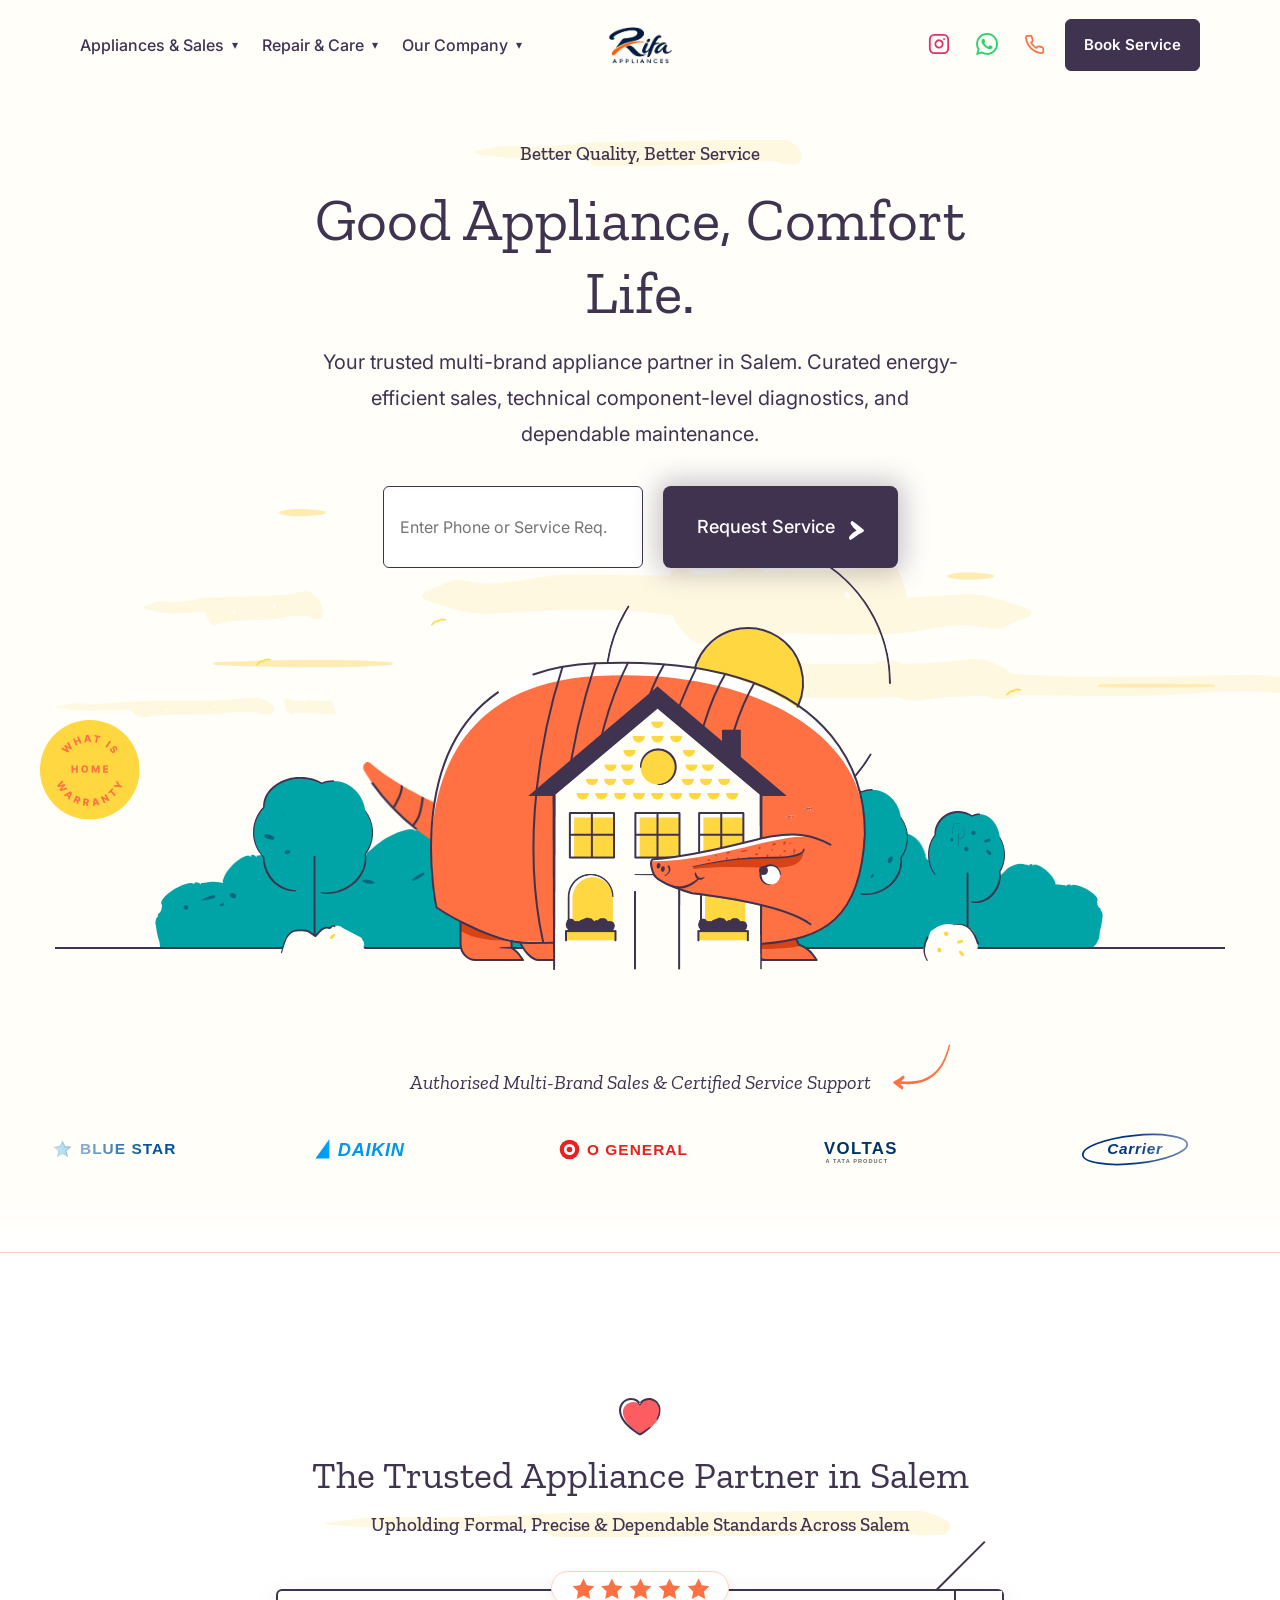
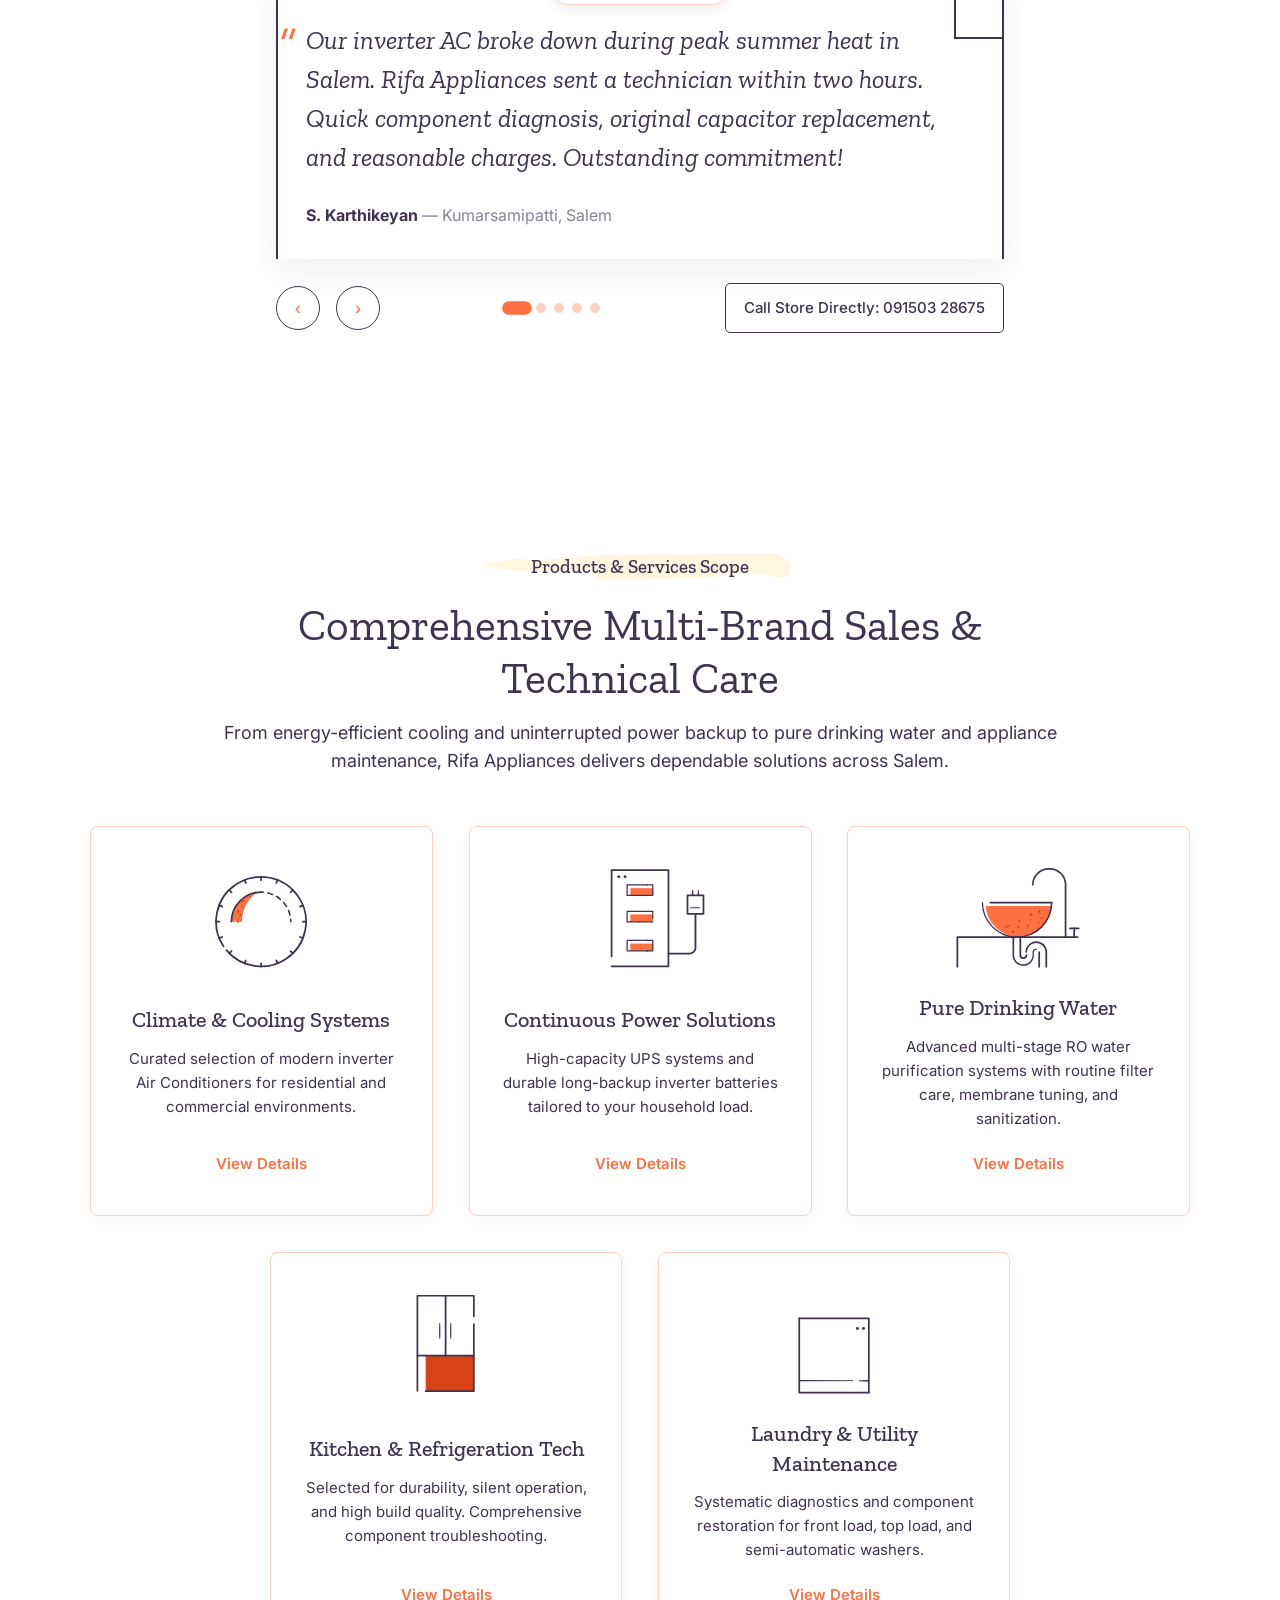
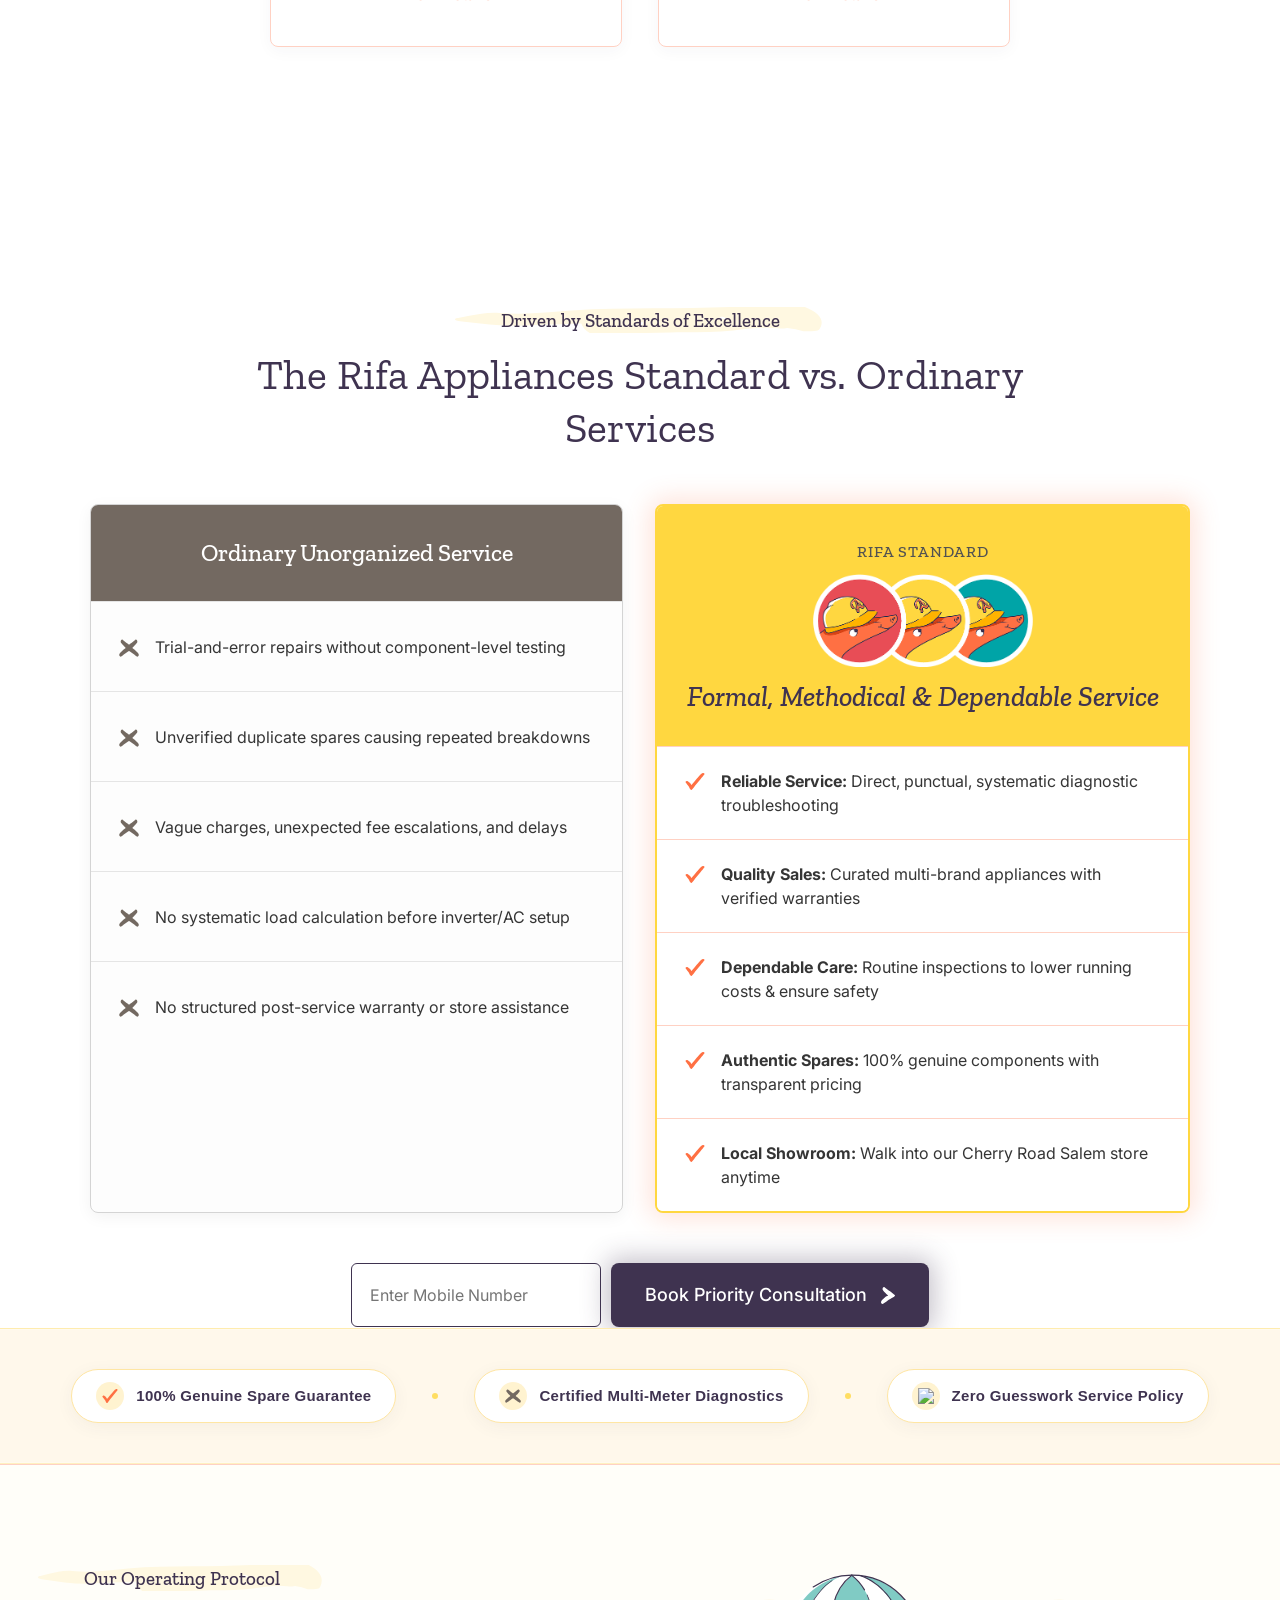
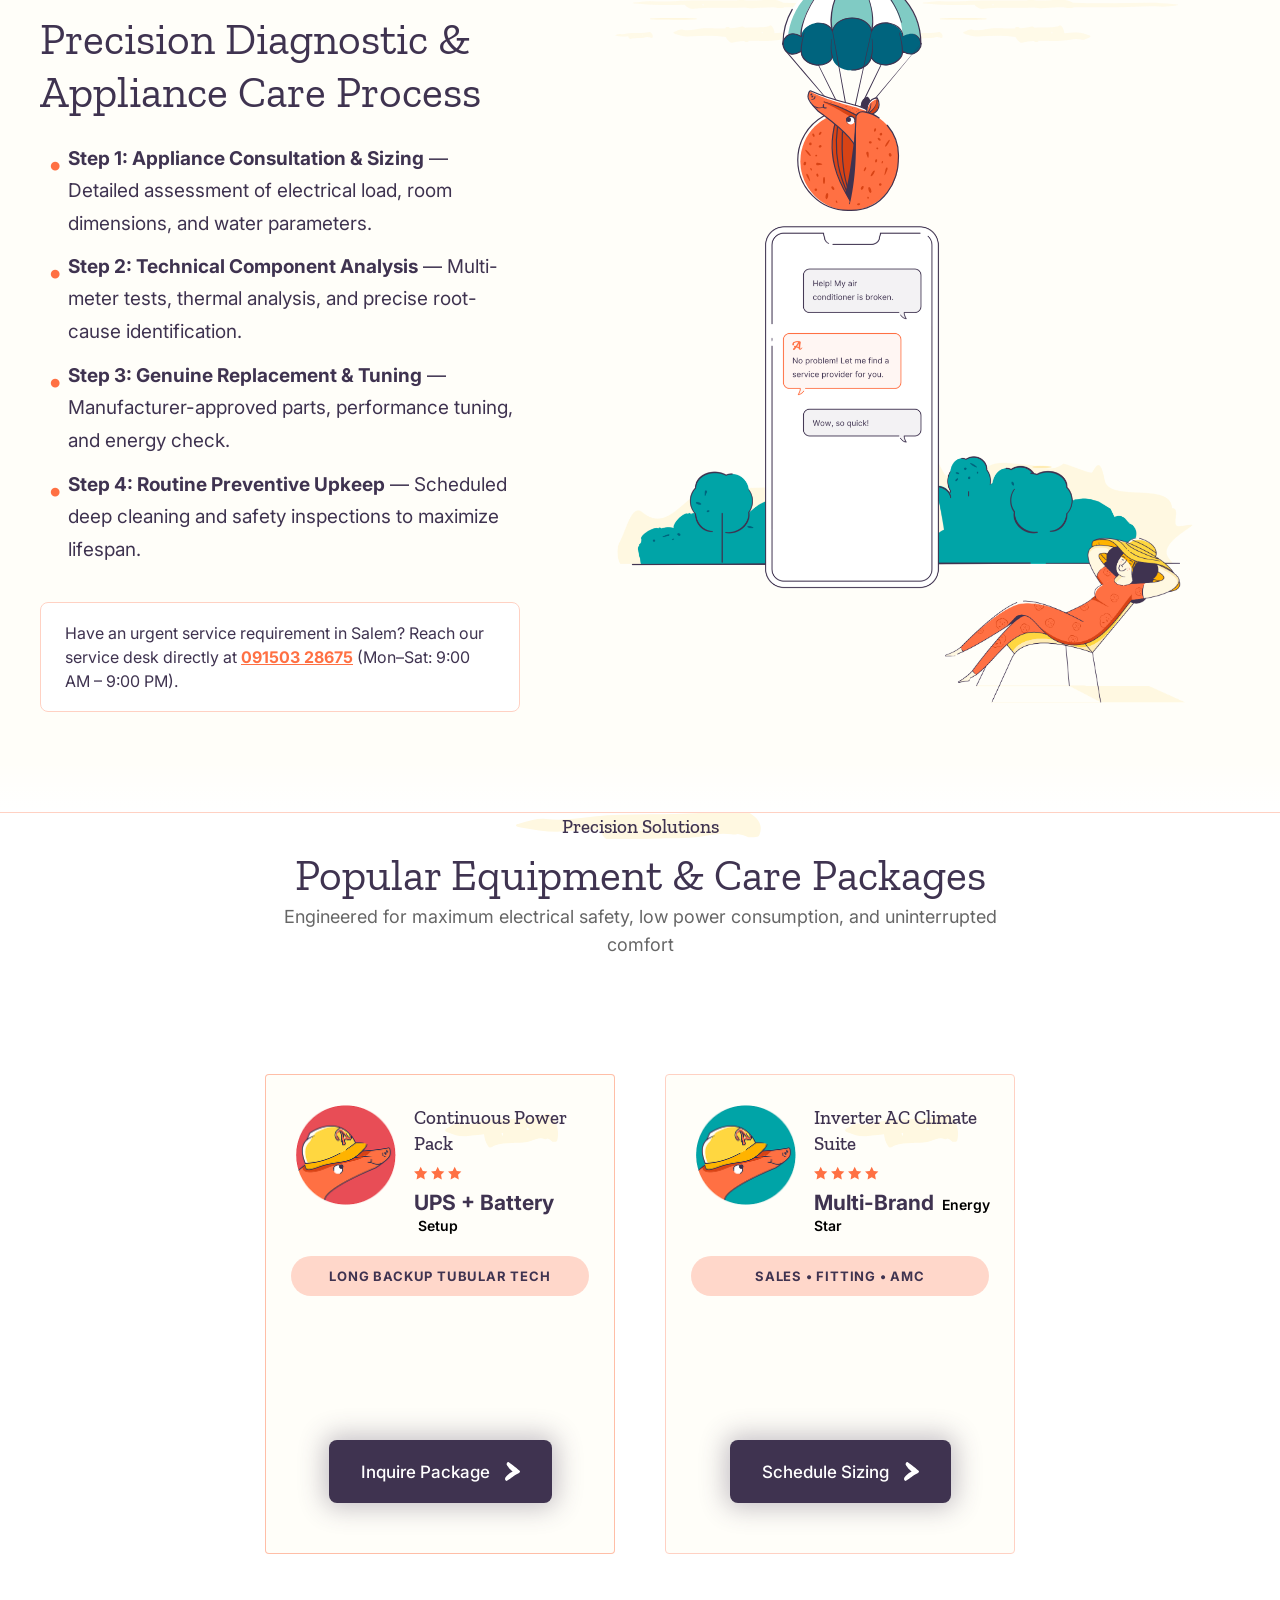
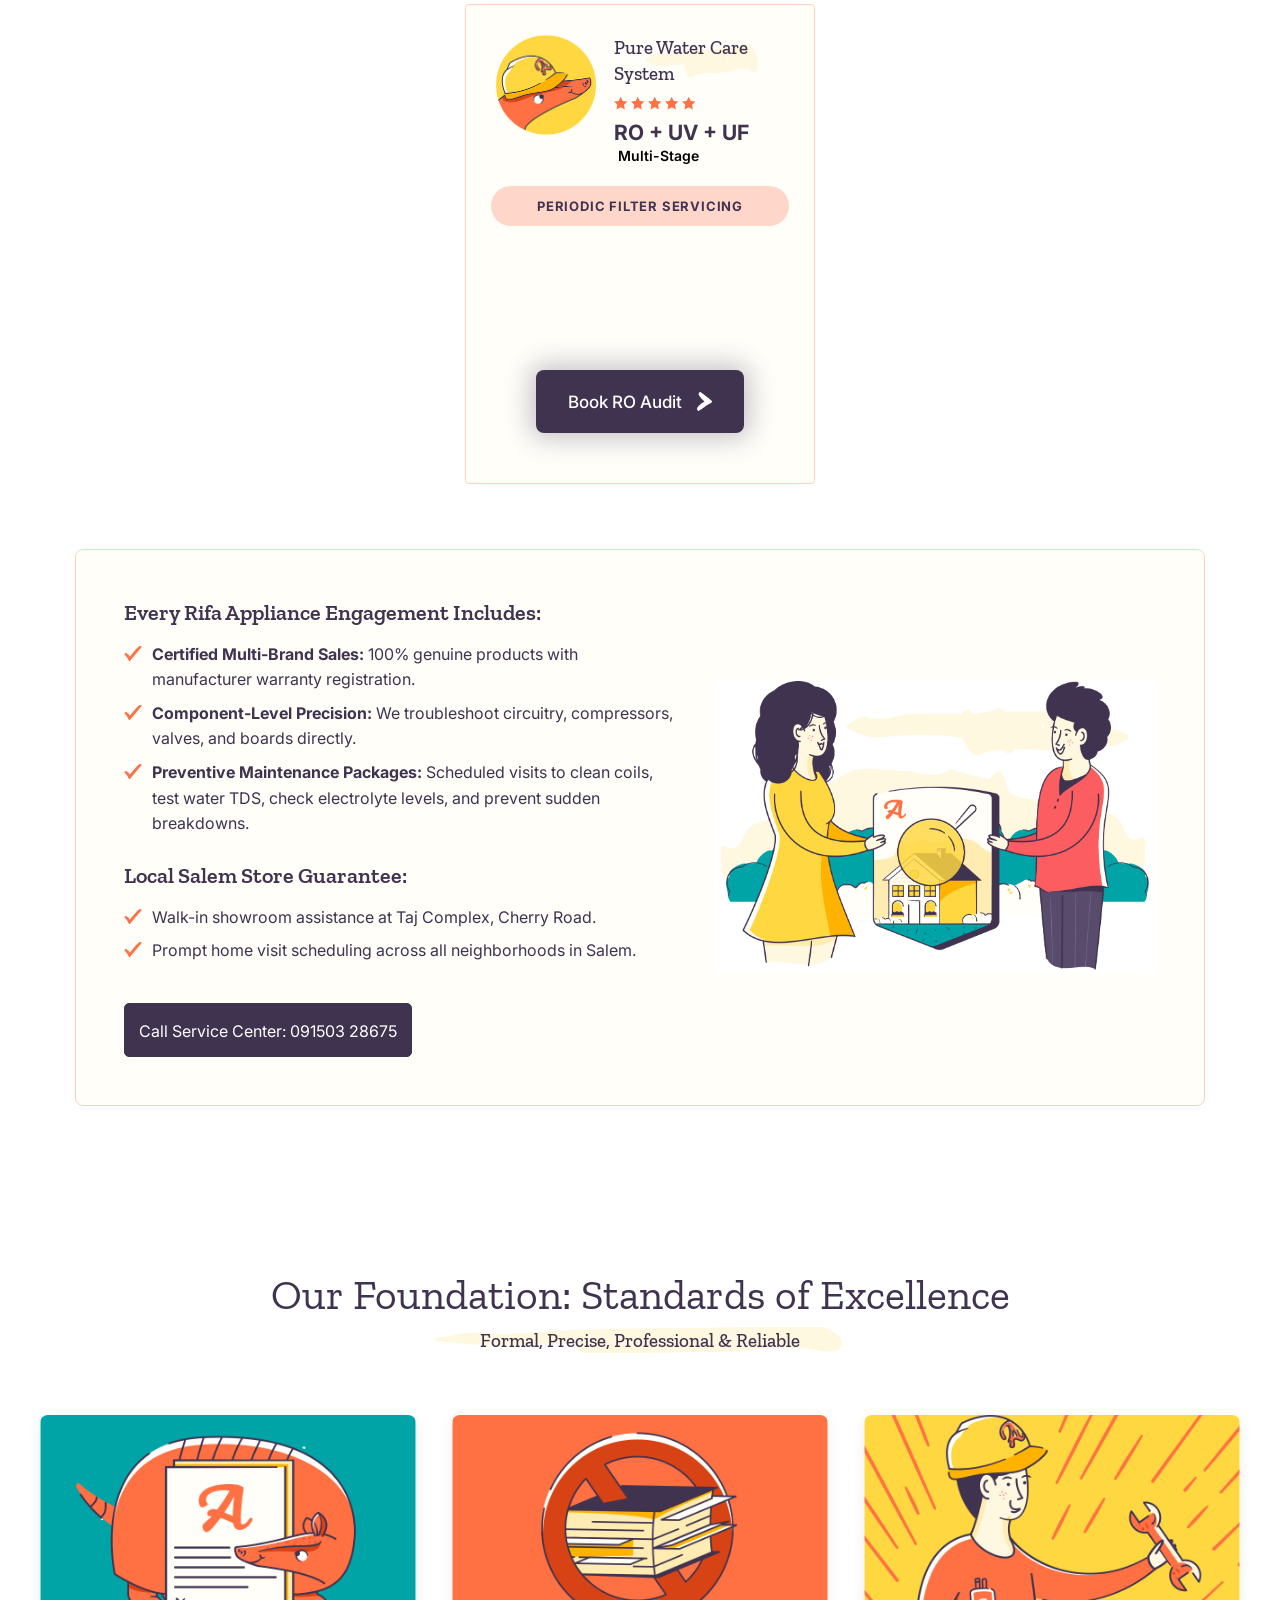
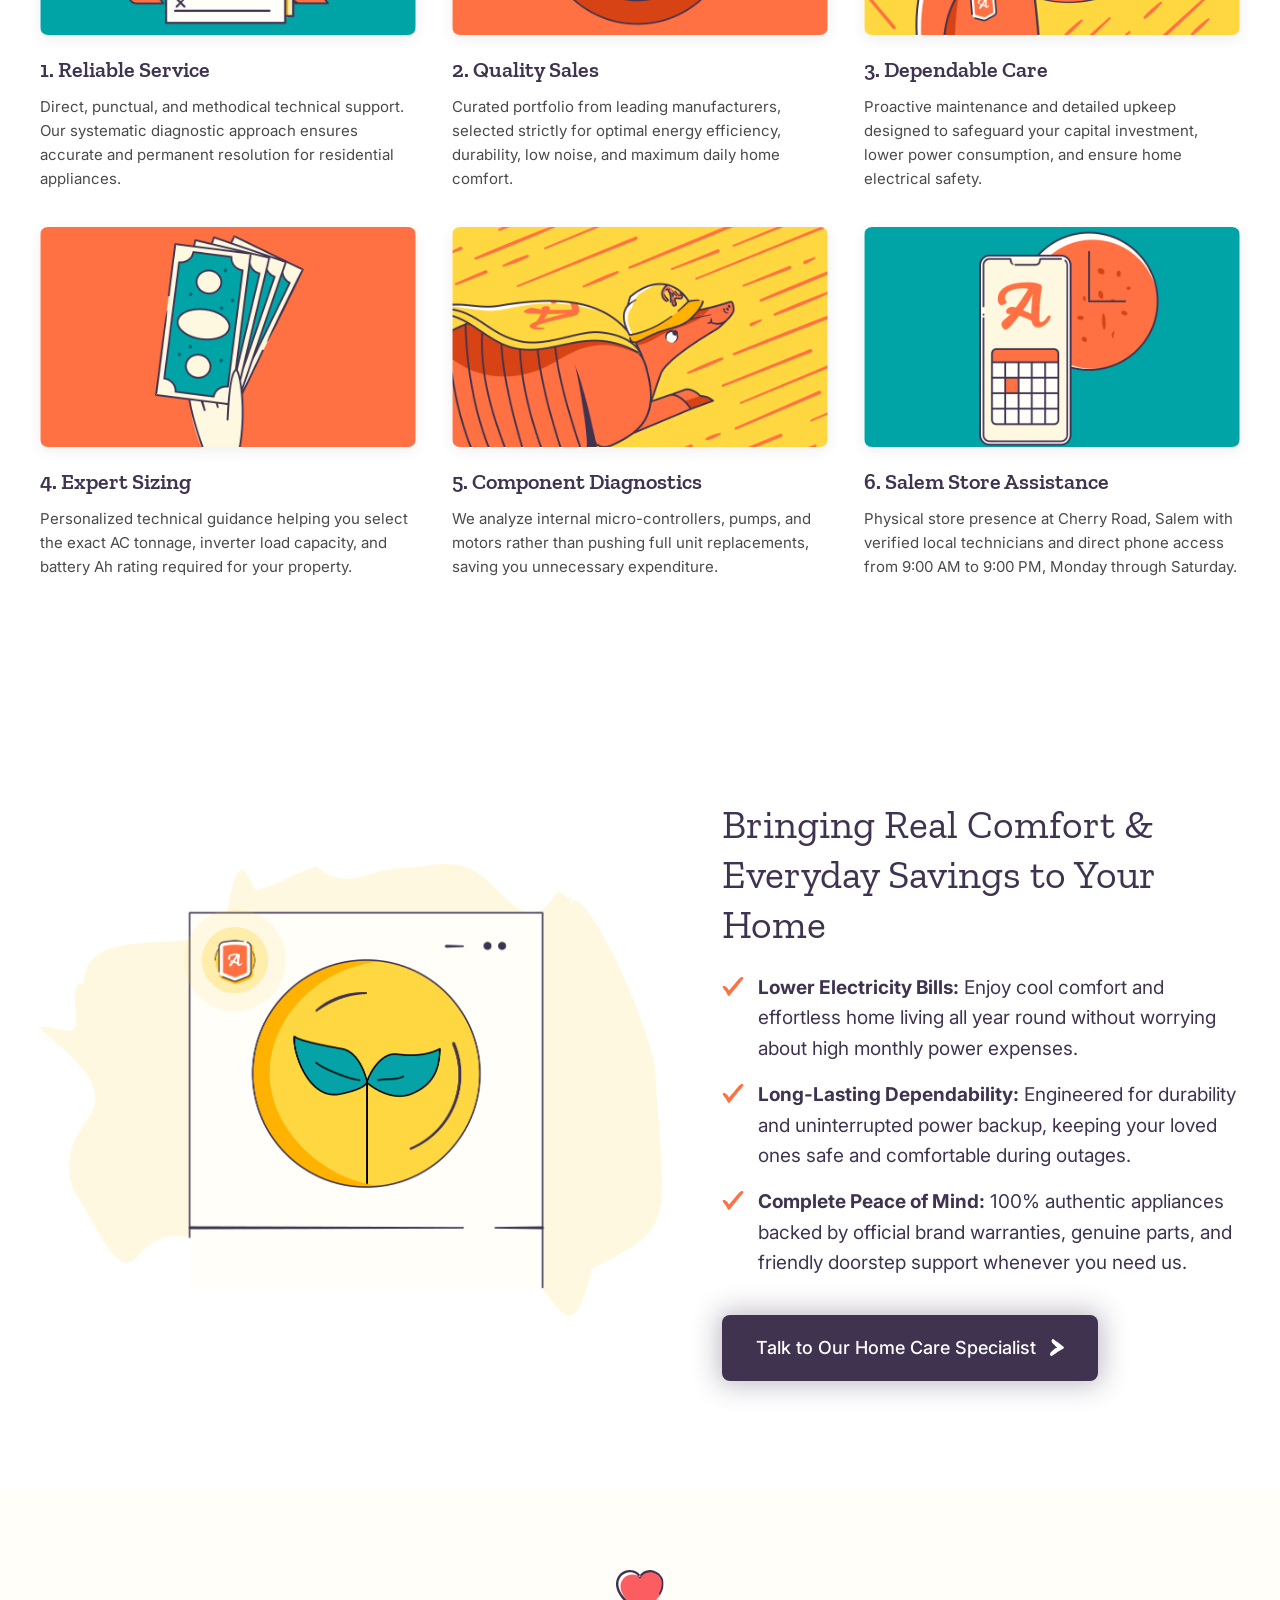
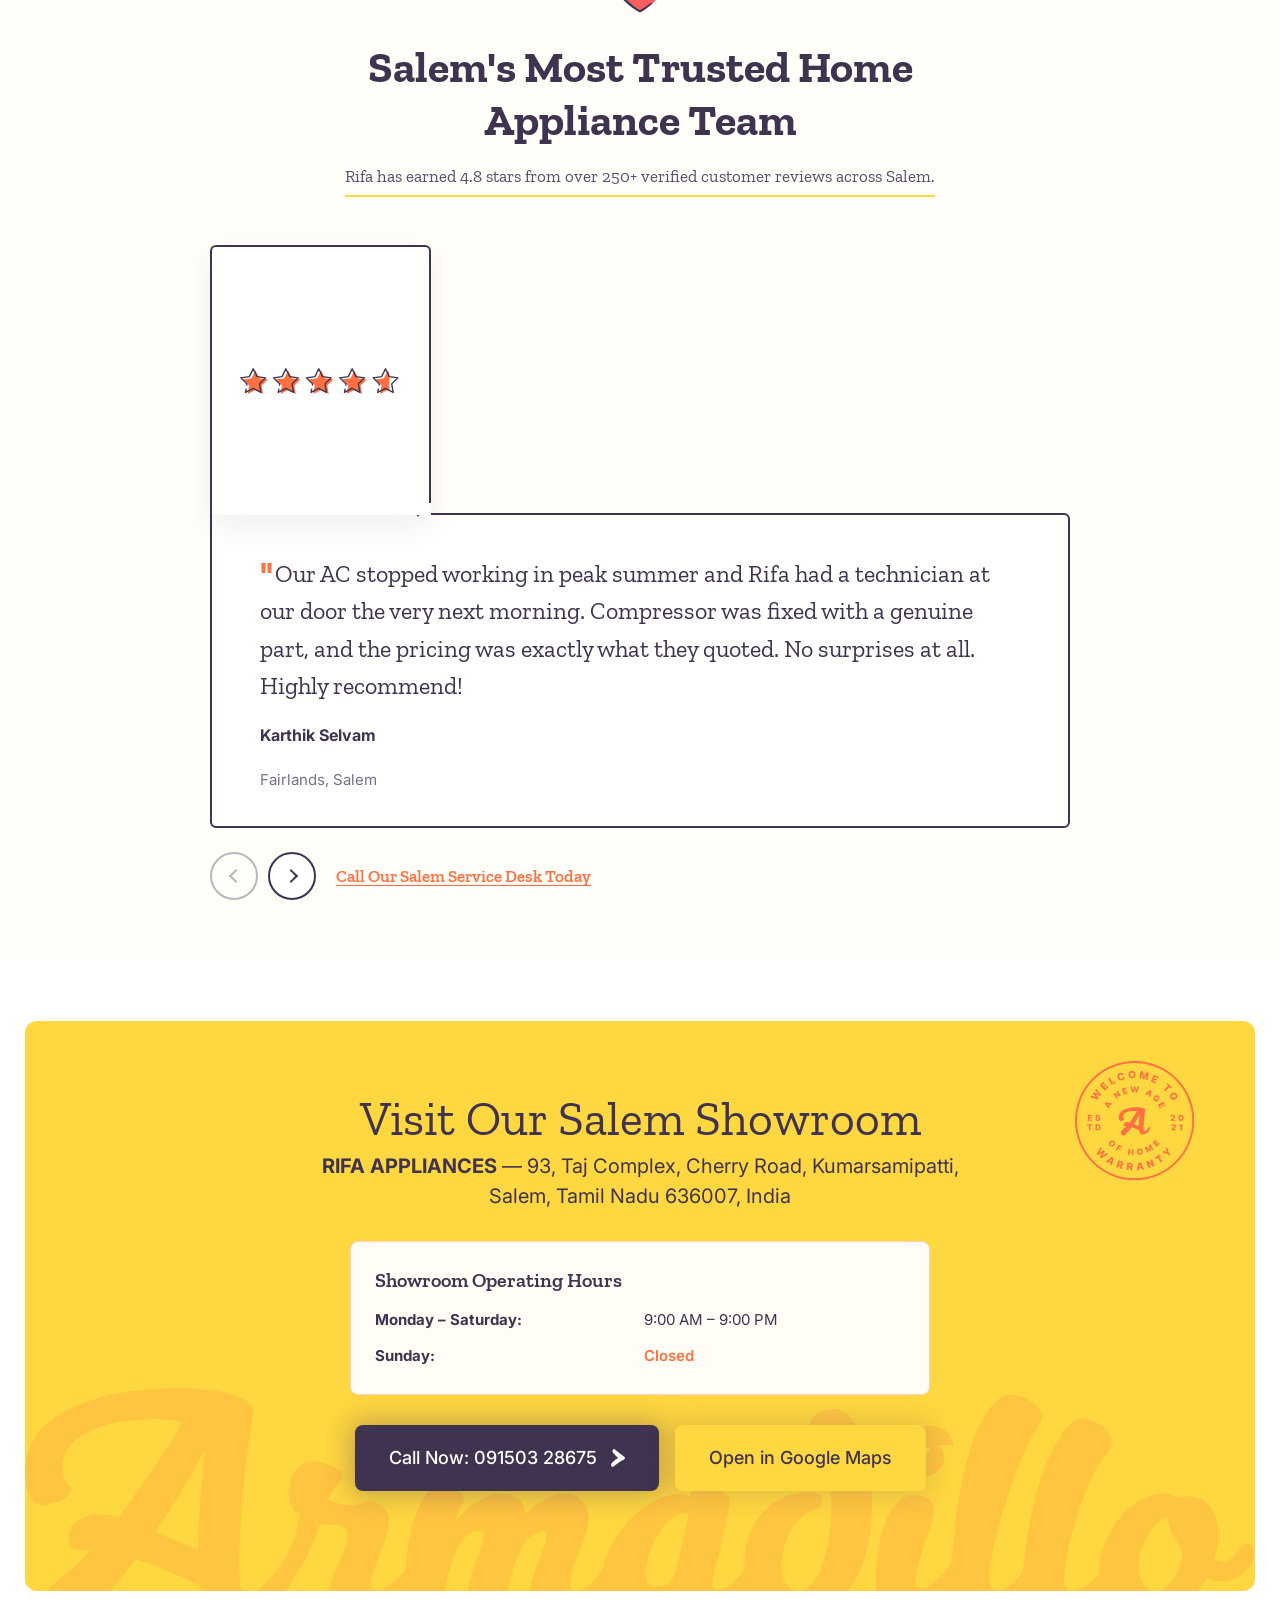
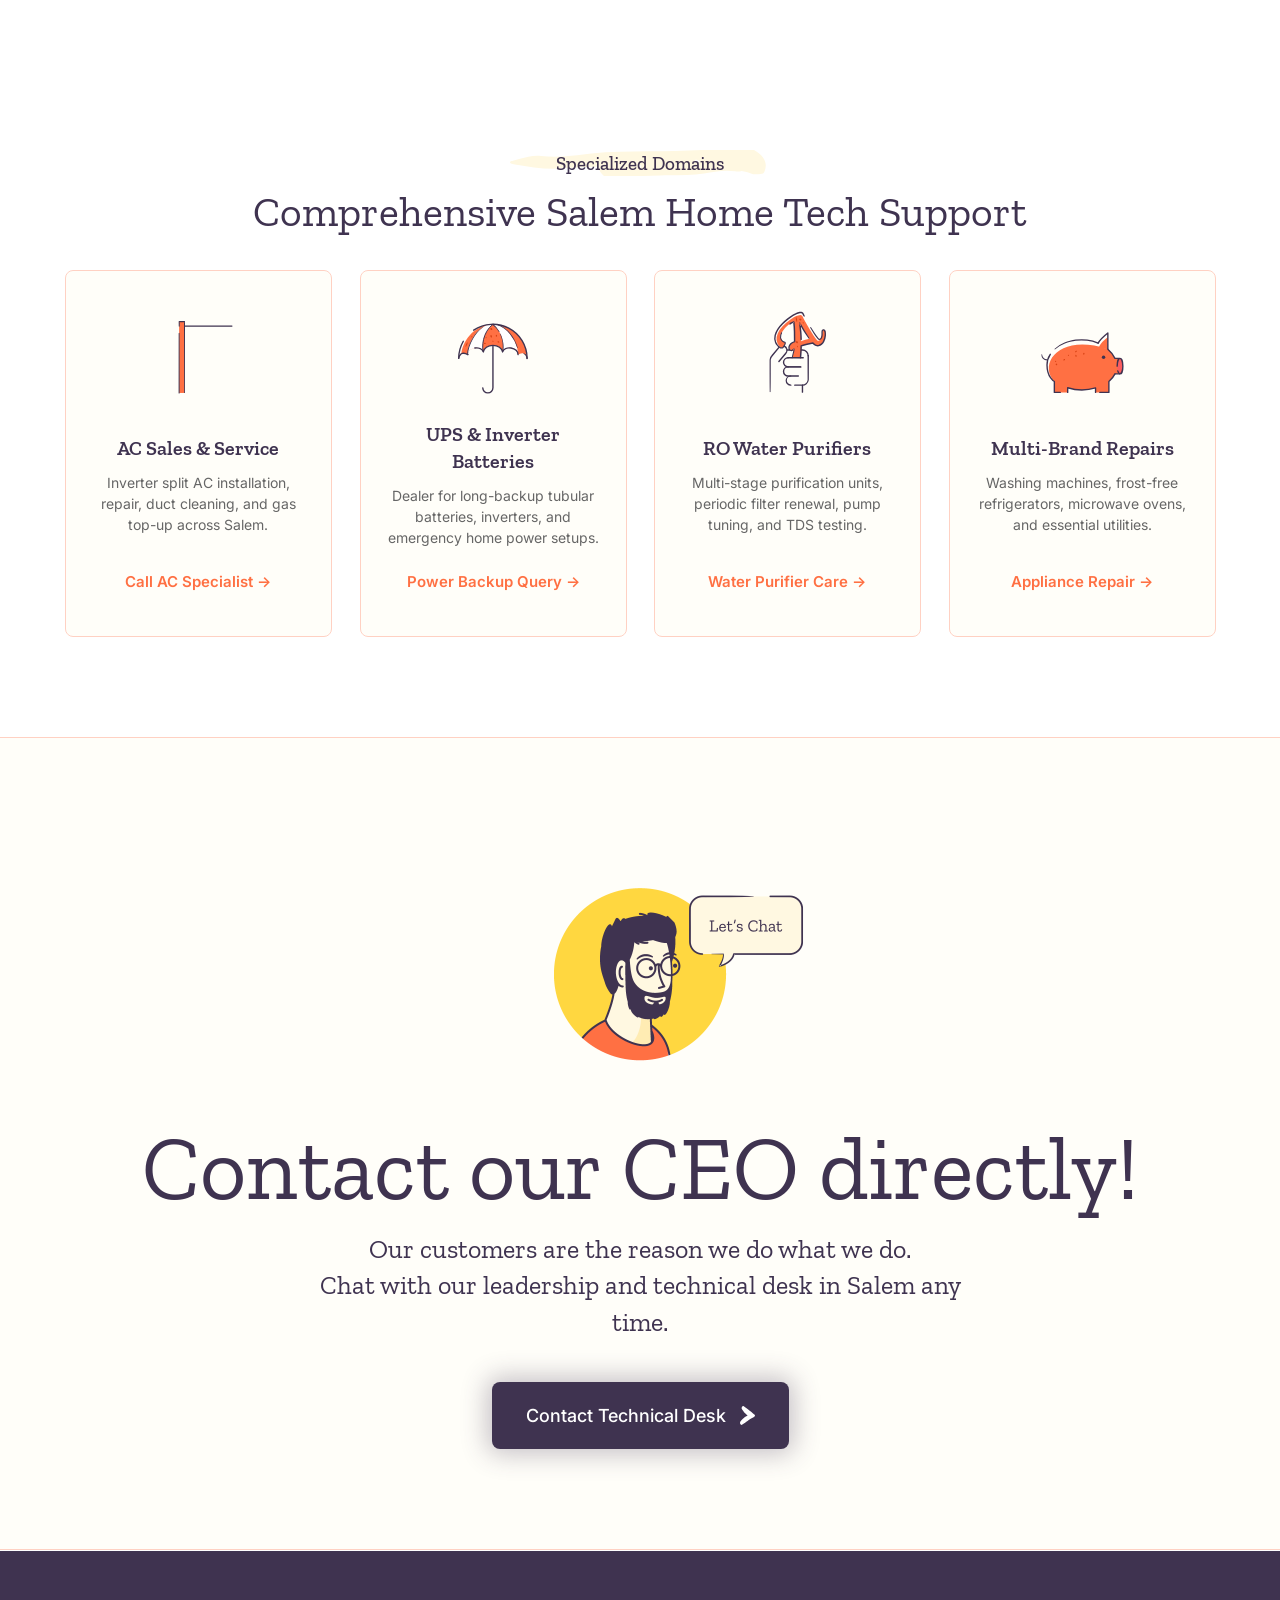
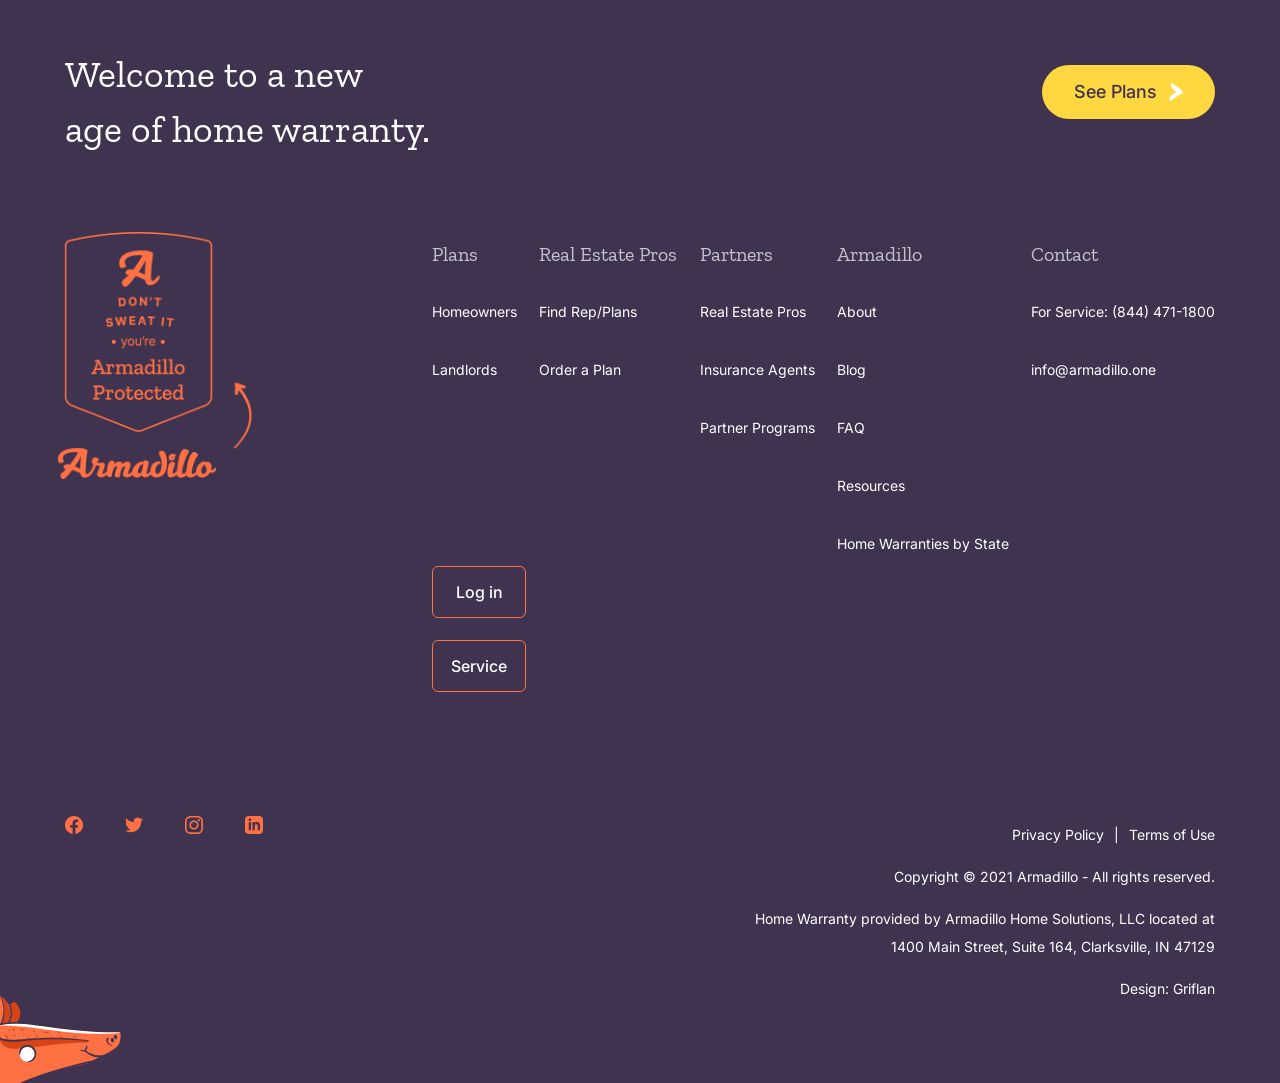
==== index.html @ e0434dd0 "Add Rifa Appliances website Co-authored-by: Copilot <223556219+Copilot@users.noreply.github.com>" ====
<!DOCTYPE html>
<html lang="en">

<head>
  <meta charset="utf-8">
  <meta name="viewport" content="width=device-width, initial-scale=1.0">
  <title>Rifa Appliances | Better Quality, Better Service &mdash; Sales, Repair & Maintenance Salem</title>
  <meta name="description"
    content="Rifa Appliances Salem: Multi-Brand Air Conditioners, UPS & Inverters, Inverter Batteries, RO Water Purification Systems sales, precision diagnostics, and preventive maintenance.">
  <meta name="keywords"
    content="Home appliances Salem, AC sales and service Salem, UPS battery dealer Salem, RO water purifier service Salem, multi-brand appliance repair Salem">
  <link rel="stylesheet" href="armadillo.css">
  <link rel="icon" type="image/png" href="assets/Navy and Orange RA Logo.png">
</head>

<body id="page-home-2" class="home">

  <!-- ================= 1. HEADER ================= -->
  <header role="banner" id="globalHeader" class="global hasSticky">
    <div class="sticky-bar"></div>
    <div class="header-inner">
      <!-- LEFT: MAIN NAVIGATION -->
      <nav class="main-menu" aria-label="Main Navigation">
        <ul class="top-nav-list">
          <li class="hasSub">
            <a href="#offerings" class="top-nav-link">Appliances &amp; Sales</a>
            <nav class="subnav">
              <div class="subnav-inner">
                <ul class="subnav-grid">
                  <li>
                    <h4>Air Conditioners</h4>
                    <p>Inverter ACs for residential &amp; commercial cooling.</p>
                    <a href="#cooling" class="subnav-hit" aria-label="Air Conditioners"></a>
                  </li>
                  <li>
                    <h4>UPS &amp; Inverters</h4>
                    <p>Continuous backup solutions &amp; durable batteries.</p>
                    <a href="#power" class="subnav-hit" aria-label="UPS and Inverters"></a>
                  </li>
                  <li>
                    <h4>RO Water Purifiers</h4>
                    <p>Multi-stage purification &amp; genuine filter care.</p>
                    <a href="#water" class="subnav-hit" aria-label="RO Water Purifiers"></a>
                  </li>
                  <li>
                    <h4>All-Brand Home Tech</h4>
                    <p>High-efficiency kitchen &amp; home electrical appliances.</p>
                    <a href="#home-appliances" class="subnav-hit" aria-label="All-Brand Home Tech"></a>
                  </li>
                </ul>
              </div>
            </nav>
          </li>

          <li class="hasSub">
            <a href="#services" class="top-nav-link">Repair &amp; Care</a>
            <nav class="subnav">
              <div class="subnav-inner">
                <ul class="subnav-grid">
                  <li>
                    <h4>Technical Diagnostics</h4>
                    <p>Component-level troubleshooting for all brands.</p>
                    <a href="#diagnostics" class="subnav-hit" aria-label="Technical Diagnostics"></a>
                  </li>
                  <li>
                    <h4>Preventive Care Packages</h4>
                    <p>Routine service, inspection &amp; safety tuning.</p>
                    <a href="#maintenance" class="subnav-hit" aria-label="Preventive Care Packages"></a>
                  </li>
                  <li>
                    <h4>Capacity &amp; Load Sizing</h4>
                    <p>Personalized guidance for home energy efficiency.</p>
                    <a href="#consultation" class="subnav-hit" aria-label="Capacity and Load Sizing"></a>
                  </li>
                </ul>
              </div>
            </nav>
          </li>

          <li class="hasSub">
            <a href="#our-standards" class="top-nav-link">Our Company</a>
            <nav class="subnav">
              <div class="subnav-inner">
                <ul class="subnav-grid">
                  <li>
                    <h4>Standards of Excellence</h4>
                    <p>Formal, precise, professional, and reliable service.</p>
                    <a href="#our-standards" class="subnav-hit" aria-label="Standards of Excellence"></a>
                  </li>
                  <li>
                    <h4>Salem Showroom &amp; Hours</h4>
                    <p>93, Taj Complex, Cherry Road &bull; Mon&ndash;Sat 9AM&ndash;9PM.</p>
                    <a href="#store-location" class="subnav-hit" aria-label="Salem Showroom & Hours"></a>
                  </li>
                  <li>
                    <h4>Contact Technical Desk</h4>
                    <p>Direct phone support at 091503 28675.</p>
                    <a href="#contact" class="subnav-hit" aria-label="Contact Technical Desk"></a>
                  </li>
                </ul>
              </div>
            </nav>
          </li>
        </ul>
      </nav>

      <!-- CENTER: BRAND LOGO -->
      <div class="logo-main sized">
        <a href="#page-home-2" aria-label="Rifa Appliances Home">
          <img src="assets/Rifa Appliances Logo with Orange Swoosh.png" alt="Rifa Appliances" class="logo-img">
        </a>
      </div>

      <!-- RIGHT: CTA MENU & BUTTONS -->
      <div class="cta-menu">
        <nav aria-label="Quick Actions">
          <ul class="cta-nav-list">
            <li>
              <a href="https://instagram.com/rifaappliances" target="_blank" rel="noopener noreferrer" class="nav-contact-item nav-item-insta" title="Instagram: @rifaappliances" aria-label="Instagram">
                <svg width="22" height="22" viewBox="0 0 24 24" fill="none" stroke="currentColor" stroke-width="2" stroke-linecap="round" stroke-linejoin="round">
                  <rect x="2" y="2" width="20" height="20" rx="5" ry="5"></rect>
                  <path d="M16 11.37A4 4 0 1 1 12.63 8 4 4 0 0 1 16 11.37z"></path>
                  <line x1="17.5" y1="6.5" x2="17.51" y2="6.5"></line>
                </svg>
              </a>
            </li>
            <li>
              <a href="https://wa.me/919150328675" target="_blank" rel="noopener noreferrer" class="nav-contact-item nav-item-whatsapp" title="WhatsApp: +91 91503 28675" aria-label="WhatsApp">
                <svg width="22" height="22" viewBox="0 0 24 24" fill="currentColor">
                  <path d="M.057 24l1.687-6.163c-1.041-1.804-1.588-3.849-1.587-5.946.003-6.556 5.338-11.891 11.893-11.891 3.181.001 6.167 1.24 8.413 3.488 2.245 2.248 3.481 5.236 3.48 8.414-.003 6.557-5.338 11.892-11.893 11.892-1.99-.001-3.951-.5-5.688-1.448l-6.305 1.654zm6.597-3.807c1.676.995 3.276 1.591 5.392 1.592 5.448 0 9.886-4.434 9.889-9.885.002-5.462-4.415-9.89-9.881-9.892-5.452 0-9.887 4.434-9.889 9.884-.001 2.225.651 3.891 1.746 5.634l-.999 3.648 3.742-.981zm11.387-5.464c-.074-.124-.272-.198-.57-.347-.297-.149-1.758-.868-2.031-.967-.272-.099-.47-.149-.669.149-.198.297-.768.967-.941 1.165-.173.198-.347.223-.644.074-.297-.149-1.255-.462-2.39-1.475-.883-.788-1.48-1.761-1.653-2.059-.173-.297-.018-.458.13-.606.134-.133.297-.347.446-.521.151-.172.2-.296.3-.495.099-.198.05-.372-.025-.521-.075-.148-.669-1.611-.916-2.206-.242-.579-.487-.501-.669-.51l-.57-.01c-.198 0-.52.074-.792.372s-1.04 1.016-1.04 2.479 1.065 2.876 1.213 3.074c.149.198 2.095 3.2 5.076 4.487.709.306 1.263.489 1.694.626.712.226 1.36.194 1.872.118.571-.085 1.758-.719 2.006-1.413.248-.695.248-1.29.173-1.414z"/>
                </svg>
              </a>
            </li>
            <li>
              <a href="tel:09150328675" class="nav-contact-item nav-item-phone" title="Call Direct: 091503 28675" aria-label="Phone">
                <svg width="21" height="21" viewBox="0 0 24 24" fill="none" stroke="currentColor" stroke-width="2" stroke-linecap="round" stroke-linejoin="round">
                  <path d="M22 16.92v3a2 2 0 0 1-2.18 2 19.79 19.79 0 0 1-8.63-3.07 19.5 19.5 0 0 1-6-6 19.79 19.79 0 0 1-3.07-8.67A2 2 0 0 1 4.11 2h3a2 2 0 0 1 2 1.72 12.84 12.84 0 0 0 .7 2.81 2 2 0 0 1-.45 2.11L8.09 9.91a16 16 0 0 0 6 6l1.27-1.27a2 2 0 0 1 2.11-.45 12.84 12.84 0 0 0 2.81.7A2 2 0 0 1 22 16.92z"></path>
                </svg>
              </a>
            </li>
            <li>
              <a href="#booking-form" class="box-btn rev">Book Service</a>
            </li>
          </ul>
        </nav>
      </div>

      <!-- HAMBURGER MENU BUTTON -->
      <button class="mobile-menu-btn" aria-label="Open mobile menu">
        <img src="assets/asset-051.svg" alt="menu" width="28" height="20">
      </button>
    </div>
  </header>

  <!-- SIDE FLOATING CTA -->
  <div class="side-cta-badge open-warranty-modal" title="View Store Hours &amp; Location">
    <img src="assets/asset-049.svg" alt="Rifa Appliances Storefront Info">
  </div>

  <main role="main">

    <!-- ================= 2. SECTION: HERO ================= -->
    <section id="home-hero" class="yellowbg hasAnim hasOpen on">
      <div class="contentContainer wide">
        <header class="hero-text hero-text--homepage"
          style="text-align: center; max-width: 650px; margin: 0 auto 20px; position: relative; z-index: 5;">
          <div class="h4-ribbon" style="margin-bottom: 16px;"><span>Better Quality, Better Service</span></div>
          <h1 class="hasBreak nobr font-heading" style="margin-bottom: 15px;">Good Appliance, Comfort Life.</h1>
          <h2 class="hasBreak nobr" style="font: 400 20px / 1.8 'Inter', sans-serif; margin-bottom: 24px;">Your trusted
            multi-brand appliance partner in Salem. Curated energy-efficient sales, technical component-level
            diagnostics, and dependable maintenance.</h2>
          <form class="hero-form quote-form" id="booking-form" method="GET"
            style="padding: 10px 0 0 0; display: inline-flex; align-items: center; justify-content: center; gap: 8px;">
            <input class="cta-text-input cta-text-input--narrow input" type="text" name="phoneOrQuery"
              aria-label="Enter Phone or Service Req." placeholder="Enter Phone or Service Req." required
              autocomplete="off"
              style="width: 260px; height: 82px; border: 1px solid #3f3350; border-radius: 6px; padding: 12px 16px; font-size: 16px; background-color: #ffffff; color: #3f3350; line-height: 82px; box-sizing: border-box; text-align: left;">
            <button type="submit" class="cta-btn cta-btn--narrow"
              style="height: 82px; display: inline-flex; align-items: center; justify-content: center; padding: 0 34px; border-radius: 8px; background-color: #3f3350; color: #ffffff; font-size: 18px; border: none; cursor: pointer; box-shadow: 0 0 26px 5px rgba(63, 51, 80, 0.3);">
              <span>Request Service</span>
              <span class="icon arr" style="margin-left: 14px; display: inline-flex; align-items: center;">
                <img src="assets/asset-052.svg" alt="chevron-right" width="15" height="19">
              </span>
            </button>
          </form>
        </header>

        <!-- EXACT ORIGINAL HERO SCENERY COMPONENT -->
        <div class="image-wrap hasScale">
          <img src="assets/asset-061.png" class="spacer sizer" alt="home hero spacer" fetchpriority="high" width="1170"
            height="520">
          <div class="background willScale">

            <div class="clouds">
              <div class="cloud-mover part"><img src="assets/asset-063.svg" alt="hero clouds" width="2600" height="226">
              </div>
            </div>
            <div class="reveal-wrap">
              <div class="sun part">
                <div class="sunglow-base"></div>
                <div class="sunglow" data-num="1">
                  <div></div>
                </div>
                <div class="sunglow" data-num="2">
                  <div></div>
                </div>
                <img src="assets/hero-sun.svg" class="spacer" alt="hero sun" width="286" height="286">
              </div>
              <div class="bird part" data-num="1">
                <div class="inner">
                  <div class="arm part lt"><img src="assets/hero-birdL.svg" alt="hero birdL" width="8" height="5"></div>
                  <div class="arm part rt"><img src="assets/hero-birdL.svg" alt="hero birdL" width="9" height="8"></div>
                </div>
              </div>
              <div class="bird part" data-num="2">
                <div class="inner">
                  <div class="arm part lt"><img src="assets/hero-birdL.svg" alt="hero birdL" width="9" height="6"></div>
                  <div class="arm part rt"><img src="assets/hero-birdL.svg" alt="hero birdL" width="9" height="7"></div>
                </div>
              </div>
              <div class="bird part" data-num="3">
                <div class="inner">
                  <div class="arm part lt"><img src="assets/hero-birdL.svg" alt="hero birdL" width="9" height="7"></div>
                  <div class="arm part rt"><img src="assets/hero-birdL.svg" alt="hero birdL" width="9" height="6"></div>
                </div>
              </div>
              <div class="bush part" data-num="1"><img src="assets/hero-bush1@2x.png" alt="hero bush1" width="393"
                  height="158"></div>
              <div class="bush part" data-num="2"><img src="assets/hero-bush2@2x.png" alt="hero bush2" width="322"
                  height="141"></div>
              <div class="tree part" data-num="3">
                <img src="assets/hero-tree3.svg" alt="hero tree3" width="77" height="136">
                <div class="leaf part" data-num="2">
                  <div class="inner"><img src="assets/hero-tree3.svg" alt="hero leaf2" width="13" height="8"></div>
                </div>
              </div>
              <div class="tree part" data-num="1">
                <img src="assets/hero-tree1.svg" alt="hero tree1" width="120" height="173">
                <div class="leaf part" data-num="1">
                  <div class="inner"><img src="assets/hero-tree1.svg" alt="hero leaf1" width="5" height="12"></div>
                </div>
              </div>
              <div class="tree part" data-num="2"><img src="assets/hero-tree2.svg" alt="hero tree2" width="109"
                  height="109"></div>
              <div class="ground">
                <div class="ground-line"></div>
              </div>
              <div class="frbush part" data-num="1"><img src="assets/hero-wbush1.svg" alt="hero wbush1" width="84"
                  height="61"></div>
              <div class="frbush part" data-num="2"><img src="assets/hero-wbush2.svg" alt="hero wbush2" width="56"
                  height="48"></div>
              <div class="armadillo part" data-num="1">
                <div class="tail part"><img src="assets/hero-tail.svg" alt="hero tail" width="307" height="244"></div>
                <img src="assets/hero-armadillo-body.svg" class="spacer" alt="hero armadillo body" width="500" height="300">
              </div>
              <div class="house part"><img src="assets/hero-house@2x.png" alt="hero house" width="259" height="284"></div>
              <div class="armadillo part" data-num="2">
                <div class="earL part"><img src="assets/hero-armadillo-head.svg" alt="earL" width="24" height="35"></div>
                <img src="assets/hero-armadillo-head.svg" class="spacer" alt="hero armadillo head" width="500" height="300">
                <div class="earR part"><img src="assets/hero-armadillo-head.svg" alt="earR" width="29" height="46"></div>
                <div class="eye-wrap">
                  <div class="eye"></div>
                </div>
              </div>
              <div class="ground-cover"></div>
            </div>
          </div>
        </div>

        <!-- TRUSTED BRANDS & MEDIA MARQUEE -->
        <div class="feature-logos feature-logos-2 hasAnim" id="anim0">
          <div class="logos-title">
            <span>
              <p>Authorised Multi-Brand Sales &amp; Certified Service Support</p>
              <img src="assets/asset-079.svg" class="arr" alt="arrow curve 2" width="58" height="46">
            </span>
          </div>
        </div>

        <div class="hero-logos-container">
          <div class="hero-logos-marq">
            <div class="logo-item"><img src="assets/brand-bluestar.svg" alt="Blue Star" class="marquee-logo" style="height:35px;" width="180" height="35"></div>
            <div class="logo-item"><img src="assets/brand-daikin.svg" alt="Daikin" class="marquee-logo" style="height:35px;" width="180" height="35"></div>
            <div class="logo-item"><img src="assets/brand-ogeneral.svg" alt="O General" class="marquee-logo" style="height:35px;" width="180" height="35"></div>
            <div class="logo-item"><img src="assets/brand-voltas.svg" alt="Voltas" class="marquee-logo" style="height:35px;" width="180" height="35"></div>
            <div class="logo-item"><img src="assets/brand-carrier.svg" alt="Carrier" class="marquee-logo" style="height:35px;" width="180" height="35"></div>
            <div class="logo-item"><img src="assets/brand-luminous.svg" alt="Luminous" class="marquee-logo" style="height:35px;" width="180" height="35"></div>
            <div class="logo-item"><img src="assets/brand-vguard.svg" alt="V-Guard" class="marquee-logo" style="height:35px;" width="180" height="35"></div>
            <div class="logo-item"><img src="assets/brand-amaron.svg" alt="Amaron" class="marquee-logo" style="height:35px;" width="180" height="35"></div>
            <div class="logo-item"><img src="assets/brand-exide.svg" alt="Exide" class="marquee-logo" style="height:35px;" width="180" height="35"></div>
            <div class="logo-item"><img src="assets/brand-kent.svg" alt="Kent Mineral RO" class="marquee-logo" style="height:35px;" width="180" height="35"></div>
          </div>
          <div class="hero-logos-marq">
            <div class="logo-item"><img src="assets/brand-bluestar.svg" alt="Blue Star" class="marquee-logo" style="height:35px;" width="180" height="35"></div>
            <div class="logo-item"><img src="assets/brand-daikin.svg" alt="Daikin" class="marquee-logo" style="height:35px;" width="180" height="35"></div>
            <div class="logo-item"><img src="assets/brand-ogeneral.svg" alt="O General" class="marquee-logo" style="height:35px;" width="180" height="35"></div>
            <div class="logo-item"><img src="assets/brand-voltas.svg" alt="Voltas" class="marquee-logo" style="height:35px;" width="180" height="35"></div>
            <div class="logo-item"><img src="assets/brand-carrier.svg" alt="Carrier" class="marquee-logo" style="height:35px;" width="180" height="35"></div>
            <div class="logo-item"><img src="assets/brand-luminous.svg" alt="Luminous" class="marquee-logo" style="height:35px;" width="180" height="35"></div>
            <div class="logo-item"><img src="assets/brand-vguard.svg" alt="V-Guard" class="marquee-logo" style="height:35px;" width="180" height="35"></div>
            <div class="logo-item"><img src="assets/brand-amaron.svg" alt="Amaron" class="marquee-logo" style="height:35px;" width="180" height="35"></div>
            <div class="logo-item"><img src="assets/brand-exide.svg" alt="Exide" class="marquee-logo" style="height:35px;" width="180" height="35"></div>
            <div class="logo-item"><img src="assets/brand-kent.svg" alt="Kent Mineral RO" class="marquee-logo" style="height:35px;" width="180" height="35"></div>
          </div>
        </div>
      </div>
    </section>

    <!-- ================= 3. SECTION: TESTIMONIALS & TRUST ================= -->
    <section id="testimonials" class="hasModSlider">
      <div class="contentContainer">
        <div class="testimonials-header">
          <img src="assets/asset-090.svg" class="heart-icon" alt="Heart ornament" width="41" height="37">
          <h2 class="font-heading">The Trusted Appliance Partner in Salem</h2>
          <div class="h4-ribbon">
            <span>Upholding Formal, Precise &amp; Dependable Standards Across Salem</span>
          </div>
        </div>

        <div class="quote-slider-box">
          <div class="star-rating-pill">
            <svg width="140" height="24" viewBox="0 0 161 27" fill="none">
              <path fill-rule="evenodd" clip-rule="evenodd"
                d="M11.6 10.3L3.1 11.5L9.3 17.6L7.8 26.1L15.5 22.1L23.2 26.1L21.7 17.6L27.9 11.5L19.3 10.3L15.5 2.5L11.6 10.3Z"
                fill="#FF7043"></path>
              <path fill-rule="evenodd" clip-rule="evenodd"
                d="M44.3 10.3L35.8 11.5L42 17.6L40.5 26.1L48.2 22.1L55.9 26.1L54.4 17.6L60.6 11.5L52 10.3L48.2 2.5L44.3 10.3Z"
                fill="#FF7043"></path>
              <path fill-rule="evenodd" clip-rule="evenodd"
                d="M77.2 10.3L68.6 11.5L74.8 17.6L73.4 26.1L81.1 22.1L88.7 26.1L87.3 17.6L93.5 11.5L84.9 10.3L81.1 2.5L77.2 10.3Z"
                fill="#FF7043"></path>
              <path fill-rule="evenodd" clip-rule="evenodd"
                d="M110.6 10.3L102 11.5L108.2 17.6L106.7 26.1L114.4 22.1L122.1 26.1L120.6 17.6L126.8 11.5L118.3 10.3L114.4 2.5L110.6 10.3Z"
                fill="#FF7043"></path>
              <path fill-rule="evenodd" clip-rule="evenodd"
                d="M143.9 10.3L135.4 11.5L141.6 17.6L140.1 26.1L147.8 22.1L155.5 26.1L154 17.6L160.2 11.5L151.6 10.3L147.8 2.5L143.9 10.3Z"
                fill="#FF7043"></path>
            </svg>
          </div>

          <div class="quote-frame">
            <div class="notch-corner"></div>

            <div class="quote-item active">
              <blockquote>Our inverter AC broke down during peak summer heat in Salem. Rifa Appliances sent a technician
                within two hours. Quick component diagnosis, original capacitor replacement, and reasonable charges.
                Outstanding commitment!</blockquote>
              <div class="quote-byline">S. Karthikeyan <span>&mdash; Kumarsamipatti, Salem</span></div>
            </div>

            <div class="quote-item">
              <blockquote>Purchased our home UPS and dual inverter batteries from Rifa Appliances. The team calculated
                our exact connected electrical load and provided the perfect backup setup. Professional delivery and
                installation.</blockquote>
              <div class="quote-byline">Dr. V. Meenakshi <span>&mdash; Cherry Road, Salem</span></div>
            </div>

            <div class="quote-item">
              <blockquote>Enrolled in their annual RO Water Purifier preventive maintenance package. Regular filter
                replacements, membrane cleaning, and water quality testing done systematically on schedule. Highly
                reliable care!</blockquote>
              <div class="quote-byline">M. Rajesh Kumar <span>&mdash; Hasthampatti, Salem</span></div>
            </div>

            <div class="quote-item">
              <blockquote>Rifa Appliances is our first call whenever our home appliances require attention.
                Straightforward diagnostics, zero unnecessary parts replacement, and polite technicians who know their
                craft thoroughly.</blockquote>
              <div class="quote-byline">Anand &amp; Priya <span>&mdash; Fairlands, Salem</span></div>
            </div>

            <div class="quote-item">
              <blockquote>Transparent pricing, genuine multi-brand stock, and prompt post-sales support right here in
                Salem. Their direct contact number is always answered promptly. 5 stars for authentic service!
              </blockquote>
              <div class="quote-byline">K. Subramanian <span>&mdash; Alagapuram, Salem</span></div>
            </div>
          </div>

          <div class="slider-bottom-bar">
            <div class="slider-arrows">
              <button class="slider-arrow-btn prev" aria-label="Previous quote">&lsaquo;</button>
              <button class="slider-arrow-btn next" aria-label="Next quote">&rsaquo;</button>
            </div>

            <div class="slider-dots">
              <span class="slider-dot active"></span>
              <span class="slider-dot"></span>
              <span class="slider-dot"></span>
              <span class="slider-dot"></span>
              <span class="slider-dot"></span>
            </div>

            <a href="tel:09150328675" class="slider-action-link">Call Store Directly: 091503 28675</a>
          </div>
        </div>
      </div>
    </section>

    <!-- ================= 4. SECTION: CORE PRODUCT & SERVICE OFFERINGS ================= -->
    <section id="offerings" class="hasIcons hasAnim">
      <div class="contentContainer">
        <div class="offerings-header">
          <div class="h4-ribbon"><span>Products &amp; Services Scope</span></div>
          <h2 class="font-heading">Comprehensive Multi-Brand Sales &amp; Technical Care</h2>
          <p>From energy-efficient cooling and uninterrupted power backup to pure drinking water and appliance
            maintenance, Rifa Appliances delivers dependable solutions across Salem.</p>
        </div>

        <div class="offerings-grid">
          <!-- CARD 1: CLIMATE & COOLING -->
          <div class="offering-card" id="cooling">
            <div class="offering-icon">
              <img src="assets/asset-091.svg" alt="Air Conditioners Salem" width="130" height="95">
            </div>
            <div>
              <h3>Climate &amp; Cooling Systems</h3>
              <p>Curated selection of modern inverter Air Conditioners for residential and commercial environments.</p>
            </div>
            <div>
              <a href="#" class="card-learn-toggle">View Details</a>
            </div>

            <div class="card-hover-checklist">
              <button class="close-checklist">&times;</button>
              <div>
                <h3>Cooling Capabilities</h3>
                <ul>
                  <li>Inverter Split &amp; Window AC Sales</li>
                  <li>Precise Room Capacity Sizing</li>
                  <li>PCB &amp; Compressor Diagnostics</li>
                  <li>Refrigerant Leak Test &amp; Gas Charging</li>
                  <li>Deep Coil Chemical Jet Cleaning</li>
                </ul>
              </div>
              <a href="tel:09150328675" class="cta-btn" style="padding: 14px 20px; font-size: 15px;">Inquire AC
                Sales</a>
            </div>
          </div>

          <!-- CARD 2: CONTINUOUS POWER -->
          <div class="offering-card" id="power">
            <div class="offering-icon">
              <img src="assets/asset-093.svg" alt="UPS & Inverter Batteries Salem" width="130" height="95">
            </div>
            <div>
              <h3>Continuous Power Solutions</h3>
              <p>High-capacity UPS systems and durable long-backup inverter batteries tailored to your household load.
              </p>
            </div>
            <div>
              <a href="#" class="card-learn-toggle">View Details</a>
            </div>

            <div class="card-hover-checklist">
              <button class="close-checklist">&times;</button>
              <div>
                <h3>Power Backup Scope</h3>
                <ul>
                  <li>Pure Sine Wave Home Inverters</li>
                  <li>Tubular Long-Backup Batteries</li>
                  <li>Load Calculation &amp; Sizing</li>
                  <li>Inverter Charging Circuit Repair</li>
                  <li>Battery Gravity &amp; Acid Health Checks</li>
                </ul>
              </div>
              <a href="tel:09150328675" class="cta-btn" style="padding: 14px 20px; font-size: 15px;">Book Power
                Audit</a>
            </div>
          </div>

          <!-- CARD 3: RO WATER PURIFICATION -->
          <div class="offering-card" id="water">
            <div class="offering-icon">
              <img src="assets/asset-097.svg" alt="RO Water Purifiers Salem" width="130" height="95">
            </div>
            <div>
              <h3>Pure Drinking Water</h3>
              <p>Advanced multi-stage RO water purification systems with routine filter care, membrane tuning, and
                sanitization.</p>
            </div>
            <div>
              <a href="#" class="card-learn-toggle">View Details</a>
            </div>

            <div class="card-hover-checklist">
              <button class="close-checklist">&times;</button>
              <div>
                <h3>Water Purification Scope</h3>
                <ul>
                  <li>Multi-Stage RO+UV+UF Systems</li>
                  <li>TDS Analysis &amp; Mineral Cartridge Setup</li>
                  <li>Booster Pump &amp; SMPS Replacement</li>
                  <li>Original Carbon &amp; Sediment Filters</li>
                  <li>Scheduled Filter Care &amp; Sanitization</li>
                </ul>
              </div>
              <a href="tel:09150328675" class="cta-btn" style="padding: 14px 20px; font-size: 15px;">Book RO Service</a>
            </div>
          </div>
        </div>

        <div class="offerings-grid bottom-row">
          <!-- CARD 4: REFRIGERATION & KITCHEN TECH -->
          <div class="offering-card" id="home-appliances">
            <div class="offering-icon">
              <img src="assets/asset-099.svg" alt="Kitchen Appliances Salem" width="130" height="95">
            </div>
            <div>
              <h3>Kitchen &amp; Refrigeration Tech</h3>
              <p>Selected for durability, silent operation, and high build quality. Comprehensive component
                troubleshooting.</p>
            </div>
            <div>
              <a href="#" class="card-learn-toggle">View Details</a>
            </div>

            <div class="card-hover-checklist">
              <button class="close-checklist">&times;</button>
              <div>
                <h3>Kitchen Equipment Care</h3>
                <ul>
                  <li>Single &amp; Double Door Refrigerators</li>
                  <li>Inverter Frost-Free Tech Repairs</li>
                  <li>Built-in Ovens &amp; Microwaves</li>
                  <li>Thermostat &amp; Relay Replacement</li>
                  <li>High-Efficiency Daily Utilities</li>
                </ul>
              </div>
              <a href="tel:09150328675" class="cta-btn" style="padding: 14px 20px; font-size: 15px;">Request
                Inspection</a>
            </div>
          </div>

          <!-- CARD 5: LAUNDRY & UTILITY SYSTEMS -->
          <div class="offering-card" id="maintenance">
            <div class="offering-icon">
              <img src="assets/asset-101.svg" alt="Washing Machine Care Salem" width="130" height="95">
            </div>
            <div>
              <h3>Laundry &amp; Utility Maintenance</h3>
              <p>Systematic diagnostics and component restoration for front load, top load, and semi-automatic washers.
              </p>
            </div>
            <div>
              <a href="#" class="card-learn-toggle">View Details</a>
            </div>

            <div class="card-hover-checklist">
              <button class="close-checklist">&times;</button>
              <div>
                <h3>Laundry Care Scope</h3>
                <ul>
                  <li>Motor &amp; Drum Bearing Restoration</li>
                  <li>Drain Pump &amp; Inlet Valve Replacement</li>
                  <li>Control Board (PCB) Repair</li>
                  <li>Deep Drum De-scaling &amp; Sanitization</li>
                  <li>Vibration Dampening &amp; Leveling</li>
                </ul>
              </div>
              <a href="tel:09150328675" class="cta-btn" style="padding: 14px 20px; font-size: 15px;">Book Washer
                Repair</a>
            </div>
          </div>
        </div>
      </div>
    </section>

    <!-- ================= 5. SECTION: OUR FOUNDATION & DIFFERENCE ================= -->
    <section id="our-standards" class="hasAnim hasIcons">
      <div class="contentContainer">
        <div class="comparison-header">
          <div class="h4-ribbon"><span>Driven by Standards of Excellence</span></div>
          <h2 class="font-heading" style="margin-top: 14px;">The Rifa Appliances Standard vs. Ordinary Services</h2>
        </div>

        <div class="comparison-tables-flex">
          <!-- ORDINARY SERVICES -->
          <div class="compare-column">
            <div class="compare-th traditional">
              <h3 style="color: #ffffff; font-size: 24px;">Ordinary Unorganized Service</h3>
            </div>
            <div class="compare-row">
              <p class="bullet-x">Trial-and-error repairs without component-level testing</p>
            </div>
            <div class="compare-row">
              <p class="bullet-x">Unverified duplicate spares causing repeated breakdowns</p>
            </div>
            <div class="compare-row">
              <p class="bullet-x">Vague charges, unexpected fee escalations, and delays</p>
            </div>
            <div class="compare-row">
              <p class="bullet-x">No systematic load calculation before inverter/AC setup</p>
            </div>
            <div class="compare-row">
              <p class="bullet-x">No structured post-service warranty or store assistance</p>
            </div>
          </div>

          <!-- RIFA APPLIANCES -->
          <div class="compare-column armadillo-column">
            <div class="compare-th armadillo">
              <div class="armadillo-badge">Rifa Standard</div>
              <img src="assets/asset-103.png" alt="Rifa Appliances Standards" class="armadillo-mascot-img">
              <h3>Formal, Methodical &amp; Dependable Service</h3>
            </div>
            <div class="compare-row">
              <p class="bullet-check"><strong>Reliable Service:</strong> Direct, punctual, systematic diagnostic
                troubleshooting</p>
            </div>
            <div class="compare-row">
              <p class="bullet-check"><strong>Quality Sales:</strong> Curated multi-brand appliances with verified
                warranties</p>
            </div>
            <div class="compare-row">
              <p class="bullet-check"><strong>Dependable Care:</strong> Routine inspections to lower running costs &amp;
                ensure safety</p>
            </div>
            <div class="compare-row">
              <p class="bullet-check"><strong>Authentic Spares:</strong> 100% genuine components with transparent
                pricing</p>
            </div>
            <div class="compare-row">
              <p class="bullet-check"><strong>Local Showroom:</strong> Walk into our Cherry Road Salem store anytime</p>
            </div>
          </div>
        </div>

        <div class="compare-cta-center">
          <form class="hero-quote-form quote-form">
            <input class="input" type="text" name="phoneOrQuery" placeholder="Enter Mobile Number" pattern="[0-9]{10}"
              maxlength="10" required autocomplete="off" style="width: 250px;">
            <button type="submit" class="cta-btn">
              <span>Book Priority Consultation</span>
              <span class="arr-icon"><img src="assets/asset-052.svg" alt="&rarr;" width="14" height="18"></span>
            </button>
          </form>
        </div>
      </div>
    </section>

    <!-- ================= 5.5 SECTION: BRAND TRANSITION & PROTOCOL BRIDGE ================= -->
    <section class="section-transition-bridge hasAnim" aria-hidden="false">
      <div class="bridge-wave-top">
        <svg viewBox="0 0 1440 68" fill="none" xmlns="http://www.w3.org/2000/svg" preserveAspectRatio="none">
          <path d="M0,0 C320,55 720,70 1120,40 C1280,28 1380,12 1440,0 L1440,68 L0,68 Z" fill="#fffef9"></path>
        </svg>
      </div>
      <div class="contentContainer wide">
        <div class="bridge-inner">
          <div class="bridge-pill">
            <span class="bridge-pill-icon"><img src="assets/asset-001.svg" alt="Certified" width="20" height="20"></span>
            <span class="bridge-pill-text">100% Genuine Spare Guarantee</span>
          </div>
          <div class="bridge-divider-dot"></div>
          <div class="bridge-pill">
            <span class="bridge-pill-icon"><img src="assets/asset-002.svg" alt="Direct Response" width="20" height="20"></span>
            <span class="bridge-pill-text">Certified Multi-Meter Diagnostics</span>
          </div>
          <div class="bridge-divider-dot"></div>
          <div class="bridge-pill">
            <span class="bridge-pill-icon"><img src="assets/asset-003.svg" alt="Transparent" width="20" height="20"></span>
            <span class="bridge-pill-text">Zero Guesswork Service Policy</span>
          </div>
        </div>
      </div>
      <div class="bridge-wave-bottom">
        <svg viewBox="0 0 1440 60" fill="none" xmlns="http://www.w3.org/2000/svg" preserveAspectRatio="none">
          <path d="M0,0 L1440,0 C1320,40 1020,58 720,56 C420,54 120,32 0,10 Z" fill="#fffef9"></path>
        </svg>
      </div>
    </section>

    <!-- ================= 6. SECTION: HOW WE OPERATE ================= -->
    <section id="home-how" class="yellowbg hasAnim">
      <div class="contentContainer wide">
        <div class="how-container">
          <div class="how-text-side">
            <div class="h4-ribbon"><span>Our Operating Protocol</span></div>
            <h2 class="font-heading">Precision Diagnostic &amp; Appliance Care Process</h2>
            <div class="how-points-list">
              <p><strong>Step 1: Appliance Consultation &amp; Sizing</strong> &mdash; Detailed assessment of electrical load,
                room dimensions, and water parameters.</p>
              <p><strong>Step 2: Technical Component Analysis</strong> &mdash; Multi-meter tests, thermal analysis, and
                precise root-cause identification.</p>
              <p><strong>Step 3: Genuine Replacement &amp; Tuning</strong> &mdash; Manufacturer-approved parts, performance
                tuning, and energy check.</p>
              <p><strong>Step 4: Routine Preventive Upkeep</strong> &mdash; Scheduled deep cleaning and safety inspections to
                maximize lifespan.</p>
            </div>
            <div class="how-phone-callout">
              Have an urgent service requirement in Salem? Reach our service desk directly at <a
                href="tel:09150328675">091503 28675</a> (Mon&ndash;Sat: 9:00 AM &ndash; 9:00 PM).
            </div>
          </div>

          <div class="how-illustration-side">
            <img src="assets/asset-106.svg" class="how-clouds" alt="Clouds">
            <div class="parachute-armadillo">
              <div class="chute">
                <img src="assets/asset-107.svg" alt="Rifa Rapid Response" width="172" height="292">
                <div class="eye-wrap">
                  <div class="inner">
                    <div class="eye"></div>
                  </div>
                </div>
              </div>
            </div>
            <img src="assets/home-how-base@2x.png" class="spacer sp-e1 how-base-landscape" alt="home how base" width="768" height="794">
            <img src="assets/asset-109.png" class="how-girl" alt="Customer Support">
          </div>
        </div>
      </div>
    </section>

    <!-- ================= 7. SECTION: CORE PRODUCT PACKAGES ================= -->
    <section id="choose_the_plan_module">
      <div class="contentContainer">
        <div class="choose-step-header">
          <div class="h4-ribbon"><span>Precision Solutions</span></div>
          <h2 class="font-heading">Popular Equipment &amp; Care Packages</h2>
          <p>Engineered for maximum electrical safety, low power consumption, and uninterrupted comfort</p>
        </div>

        <div class="plans_module_cards sp-e1">
          <!-- CARD 1: CONTINUOUS POWER PACK -->
          <div class="plan_card sp-e2">
            <div class="plan_card_header sp-e3">
              <div class="plan_card_header_icon sp-e4">
                <img src="assets/asset-111.png" alt="Inverter &amp; Battery Package" class="sp-e5" width="100" height="100">
              </div>
              <div class="plan_card_header_name sp-e6">
                <h3 class="h4 plan_card_header_name_title hasBreak sp-e7">
                  <span class="plan_card_header_name_title_text sp-e8">Continuous Power Pack</span>
                  <svg width="114" height="35" viewBox="0 0 114 35" fill="none" xmlns="http://www.w3.org/2000/svg" class="sp-e9">
                    <path fill-rule="evenodd" clip-rule="evenodd" d="M58.0633 19.4346L56.9345 19.4556C56.8284 19.4586 56.7217 19.4606 56.615 19.4636C56.7531 20.6126 56.9057 21.5836 57.3043 21.9286C58.2058 22.7076 58.0463 21.1206 58.0633 19.4346M81.7148 16.7036L82.4995 16.6076C82.9873 16.5446 83.4751 16.4806 83.9635 16.4136C83.7306 15.3696 83.445 14.5256 82.8856 14.1946C81.6991 13.4926 81.647 14.4836 81.6884 15.8826L81.6966 16.1336C81.7029 16.3196 81.7098 16.5096 81.7148 16.7036M42.6777 31.9266C40.6418 28.5236 39.422 24.8546 39.0473 20.6396C34.9184 21.0536 30.7926 21.5416 26.6669 22.0526L23.3108 22.4726C22.7508 22.5426 22.1914 22.6146 21.6321 22.6846C15.407 23.4716 8.77958 21.0796 2.31912 18.6556C-0.659059 17.5386 0.0566076 16.1276 0.830658 15.3916L0.907874 15.3206C1.12697 15.1246 1.34104 14.9856 1.46848 14.9256C2.25069 14.5526 3.026 14.1096 3.79942 13.6436L4.57347 13.1716C7.53972 11.3536 10.5198 9.46159 13.8734 10.3256C21.6528 12.3276 28.9501 9.68159 36.059 7.95459C44.357 5.93859 52.6123 6.05459 60.9718 5.75559C72.3609 5.34859 83.9101 5.35959 94.9364 2.70259C99.0559 1.70859 102.056 -2.26541 106.474 2.72659C112.093 9.07559 114.157 16.2456 112.492 25.6436C112.072 28.0186 111.626 28.3306 107.431 28.3626C105.892 26.7536 104.211 25.7486 102.432 25.1036C101.48 25.6246 100.504 25.8496 99.4803 25.4666C94.7512 23.6956 90.2419 25.9976 85.8625 27.4966C80.7499 29.2456 75.6994 29.1256 70.578 29.3696C69.9132 29.4016 69.2478 29.4296 68.5823 29.4566L66.5835 29.5386C60.9171 29.7746 55.2376 30.1076 49.7389 31.9726C47.2015 32.8336 45.2993 36.3106 42.6777 31.9266" fill="#FFF8E1" class="sp-e10"></path>
                  </svg>
                </h3>
                <div class="plan_card_header_stars sp-e11">
                  <svg width="14" height="14" viewBox="0 0 14 14" fill="none" xmlns="http://www.w3.org/2000/svg" class="sp-e12">
                    <path fill-rule="evenodd" clip-rule="evenodd" d="M6.70508 11.2402L2.59058 13.4034L3.37638 8.82179L0.0476825 5.57712L4.64783 4.90867L6.70508 0.740234L8.76233 4.90867L13.3625 5.57712L10.0338 8.82179L10.8196 13.4034L6.70508 11.2402Z" fill="#FF7043" class="sp-e13"></path>
                  </svg>
                  <svg width="14" height="14" viewBox="0 0 14 14" fill="none" xmlns="http://www.w3.org/2000/svg" class="sp-e12">
                    <path fill-rule="evenodd" clip-rule="evenodd" d="M6.70508 11.2402L2.59058 13.4034L3.37638 8.82179L0.0476825 5.57712L4.64783 4.90867L6.70508 0.740234L8.76233 4.90867L13.3625 5.57712L10.0338 8.82179L10.8196 13.4034L6.70508 11.2402Z" fill="#FF7043" class="sp-e13"></path>
                  </svg>
                  <svg width="14" height="14" viewBox="0 0 14 14" fill="none" xmlns="http://www.w3.org/2000/svg" class="sp-e12">
                    <path fill-rule="evenodd" clip-rule="evenodd" d="M6.70508 11.2402L2.59058 13.4034L3.37638 8.82179L0.0476825 5.57712L4.64783 4.90867L6.70508 0.740234L8.76233 4.90867L13.3625 5.57712L10.0338 8.82179L10.8196 13.4034L6.70508 11.2402Z" fill="#FF7043" class="sp-e13"></path>
                  </svg>
                </div>
                <div class="plan_card_header_price sp-e14">
                  <span class="plan_card_header_price_value sp-e15">UPS + Battery</span>
                  <span class="plan_card_header_price_label sp-e16">Setup</span>
                </div>
              </div>
            </div>
            <div class="plan_card_coverage sp-e17">
              <div class="plan_card_coverage-item sp-e18">
                <p class="sp-e19">Long Backup Tubular Tech</p>
              </div>
            </div>
            <div class="plan_card_content sp-e20">
              <div class="plan_card_content_list sp-e21"></div>
            </div>
            <div class="plan_card_footer sp-e22">
              <div class="plan_card_footer_cta sp-e23">
                <a href="tel:09150328675" class="cta-btn sp-e24">
                  <span class="sp-e25">Inquire Package</span>
                  <span class="icon arr sp-e26"><img src="assets/chevron-right.svg" alt="chevron-right" class="sp-e27" width="15" height="19"></span>
                </a>
              </div>
            </div>
          </div>

          <!-- CARD 2: INVERTER AC CLIMATE SUITE -->
          <div class="plan_card sp-e2">
            <div class="plan_card_header sp-e3">
              <div class="plan_card_header_icon sp-e4">
                <img src="assets/asset-112.png" alt="Inverter AC Package" class="sp-e5" width="100" height="100">
              </div>
              <div class="plan_card_header_name sp-e28">
                <h3 class="h4 plan_card_header_name_title hasBreak sp-e29">
                  <span class="plan_card_header_name_title_text sp-e8">Inverter AC Climate Suite</span>
                  <svg width="114" height="35" viewBox="0 0 114 35" fill="none" xmlns="http://www.w3.org/2000/svg" class="sp-e30">
                    <path fill-rule="evenodd" clip-rule="evenodd" d="M58.0633 19.4346L56.9345 19.4556C56.8284 19.4586 56.7217 19.4606 56.615 19.4636C56.7531 20.6126 56.9057 21.5836 57.3043 21.9286C58.2058 22.7076 58.0463 21.1206 58.0633 19.4346M81.7148 16.7036L82.4995 16.6076C82.9873 16.5446 83.4751 16.4806 83.9635 16.4136C83.7306 15.3696 83.445 14.5256 82.8856 14.1946C81.6991 13.4926 81.647 14.4836 81.6884 15.8826L81.6966 16.1336C81.7029 16.3196 81.7098 16.5096 81.7148 16.7036M42.6777 31.9266C40.6418 28.5236 39.422 24.8546 39.0473 20.6396C34.9184 21.0536 30.7926 21.5416 26.6669 22.0526L23.3108 22.4726C22.7508 22.5426 22.1914 22.6146 21.6321 22.6846C15.407 23.4716 8.77958 21.0796 2.31912 18.6556C-0.659059 17.5386 0.0566076 16.1276 0.830658 15.3916L0.907874 15.3206C1.12697 15.1246 1.34104 14.9856 1.46848 14.9256C2.25069 14.5526 3.026 14.1096 3.79942 13.6436L4.57347 13.1716C7.53972 11.3536 10.5198 9.46159 13.8734 10.3256C21.6528 12.3276 28.9501 9.68159 36.059 7.95459C44.357 5.93859 52.6123 6.05459 60.9718 5.75559C72.3609 5.34859 83.9101 5.35959 94.9364 2.70259C99.0559 1.70859 102.056 -2.26541 106.474 2.72659C112.093 9.07559 114.157 16.2456 112.492 25.6436C112.072 28.0186 111.626 28.3306 107.431 28.3626C105.892 26.7536 104.211 25.7486 102.432 25.1036C101.48 25.6246 100.504 25.8496 99.4803 25.4666C94.7512 23.6956 90.2419 25.9976 85.8625 27.4966C80.7499 29.2456 75.6994 29.1256 70.578 29.3696C69.9132 29.4016 69.2478 29.4296 68.5823 29.4566L66.5835 29.5386C60.9171 29.7746 55.2376 30.1076 49.7389 31.9726C47.2015 32.8336 45.2993 36.3106 42.6777 31.9266" fill="#FFF8E1" class="sp-e10"></path>
                  </svg>
                </h3>
                <div class="plan_card_header_stars sp-e31">
                  <svg width="14" height="14" viewBox="0 0 14 14" fill="none" xmlns="http://www.w3.org/2000/svg" class="sp-e12">
                    <path fill-rule="evenodd" clip-rule="evenodd" d="M6.70508 11.2402L2.59058 13.4034L3.37638 8.82179L0.0476825 5.57712L4.64783 4.90867L6.70508 0.740234L8.76233 4.90867L13.3625 5.57712L10.0338 8.82179L10.8196 13.4034L6.70508 11.2402Z" fill="#FF7043" class="sp-e13"></path>
                  </svg>
                  <svg width="14" height="14" viewBox="0 0 14 14" fill="none" xmlns="http://www.w3.org/2000/svg" class="sp-e12">
                    <path fill-rule="evenodd" clip-rule="evenodd" d="M6.70508 11.2402L2.59058 13.4034L3.37638 8.82179L0.0476825 5.57712L4.64783 4.90867L6.70508 0.740234L8.76233 4.90867L13.3625 5.57712L10.0338 8.82179L10.8196 13.4034L6.70508 11.2402Z" fill="#FF7043" class="sp-e13"></path>
                  </svg>
                  <svg width="14" height="14" viewBox="0 0 14 14" fill="none" xmlns="http://www.w3.org/2000/svg" class="sp-e12">
                    <path fill-rule="evenodd" clip-rule="evenodd" d="M6.70508 11.2402L2.59058 13.4034L3.37638 8.82179L0.0476825 5.57712L4.64783 4.90867L6.70508 0.740234L8.76233 4.90867L13.3625 5.57712L10.0338 8.82179L10.8196 13.4034L6.70508 11.2402Z" fill="#FF7043" class="sp-e13"></path>
                  </svg>
                  <svg width="14" height="14" viewBox="0 0 14 14" fill="none" xmlns="http://www.w3.org/2000/svg" class="sp-e12">
                    <path fill-rule="evenodd" clip-rule="evenodd" d="M6.70508 11.2402L2.59058 13.4034L3.37638 8.82179L0.0476825 5.57712L4.64783 4.90867L6.70508 0.740234L8.76233 4.90867L13.3625 5.57712L10.0338 8.82179L10.8196 13.4034L6.70508 11.2402Z" fill="#FF7043" class="sp-e13"></path>
                  </svg>
                </div>
                <div class="plan_card_header_price sp-e32">
                  <span class="plan_card_header_price_value sp-e15">Multi-Brand</span>
                  <span class="plan_card_header_price_label sp-e16">Energy Star</span>
                </div>
              </div>
            </div>
            <div class="plan_card_coverage sp-e17">
              <div class="plan_card_coverage-item sp-e18">
                <p class="sp-e19">Sales &bull; Fitting &bull; AMC</p>
              </div>
            </div>
            <div class="plan_card_content sp-e20">
              <div class="plan_card_content_list sp-e21"></div>
            </div>
            <div class="plan_card_footer sp-e22">
              <div class="plan_card_footer_cta sp-e23">
                <a href="tel:09150328675" class="cta-btn sp-e24">
                  <span class="sp-e25">Schedule Sizing</span>
                  <span class="icon arr sp-e26"><img src="assets/chevron-right.svg" alt="chevron-right" class="sp-e27" width="15" height="19"></span>
                </a>
              </div>
            </div>
          </div>

          <!-- CARD 3: PURE WATER CARE SYSTEM -->
          <div class="plan_card sp-e2">
            <div class="plan_card_header sp-e3">
              <div class="plan_card_header_icon sp-e4">
                <img src="assets/asset-113.png" alt="RO Water Purifier Package" class="sp-e5" width="100" height="100">
              </div>
              <div class="plan_card_header_name sp-e33">
                <h3 class="h4 plan_card_header_name_title hasBreak sp-e34">
                  <span class="plan_card_header_name_title_text sp-e8">Pure Water Care System</span>
                  <svg width="114" height="35" viewBox="0 0 114 35" fill="none" xmlns="http://www.w3.org/2000/svg" class="sp-e35">
                    <path fill-rule="evenodd" clip-rule="evenodd" d="M58.0633 19.4346L56.9345 19.4556C56.8284 19.4586 56.7217 19.4606 56.615 19.4636C56.7531 20.6126 56.9057 21.5836 57.3043 21.9286C58.2058 22.7076 58.0463 21.1206 58.0633 19.4346M81.7148 16.7036L82.4995 16.6076C82.9873 16.5446 83.4751 16.4806 83.9635 16.4136C83.7306 15.3696 83.445 14.5256 82.8856 14.1946C81.6991 13.4926 81.647 14.4836 81.6884 15.8826L81.6966 16.1336C81.7029 16.3196 81.7098 16.5096 81.7148 16.7036M42.6777 31.9266C40.6418 28.5236 39.422 24.8546 39.0473 20.6396C34.9184 21.0536 30.7926 21.5416 26.6669 22.0526L23.3108 22.4726C22.7508 22.5426 22.1914 22.6146 21.6321 22.6846C15.407 23.4716 8.77958 21.0796 2.31912 18.6556C-0.659059 17.5386 0.0566076 16.1276 0.830658 15.3916L0.907874 15.3206C1.12697 15.1246 1.34104 14.9856 1.46848 14.9256C2.25069 14.5526 3.026 14.1096 3.79942 13.6436L4.57347 13.1716C7.53972 11.3536 10.5198 9.46159 13.8734 10.3256C21.6528 12.3276 28.9501 9.68159 36.059 7.95459C44.357 5.93859 52.6123 6.05459 60.9718 5.75559C72.3609 5.34859 83.9101 5.35959 94.9364 2.70259C99.0559 1.70859 102.056 -2.26541 106.474 2.72659C112.093 9.07559 114.157 16.2456 112.492 25.6436C112.072 28.0186 111.626 28.3306 107.431 28.3626C105.892 26.7536 104.211 25.7486 102.432 25.1036C101.48 25.6246 100.504 25.8496 99.4803 25.4666C94.7512 23.6956 90.2419 25.9976 85.8625 27.4966C80.7499 29.2456 75.6994 29.1256 70.578 29.3696C69.9132 29.4016 69.2478 29.4296 68.5823 29.4566L66.5835 29.5386C60.9171 29.7746 55.2376 30.1076 49.7389 31.9726C47.2015 32.8336 45.2993 36.3106 42.6777 31.9266" fill="#FFF8E1" class="sp-e10"></path>
                  </svg>
                </h3>
                <div class="plan_card_header_stars sp-e36">
                  <svg width="14" height="14" viewBox="0 0 14 14" fill="none" xmlns="http://www.w3.org/2000/svg" class="sp-e12">
                    <path fill-rule="evenodd" clip-rule="evenodd" d="M6.70508 11.2402L2.59058 13.4034L3.37638 8.82179L0.0476825 5.57712L4.64783 4.90867L6.70508 0.740234L8.76233 4.90867L13.3625 5.57712L10.0338 8.82179L10.8196 13.4034L6.70508 11.2402Z" fill="#FF7043" class="sp-e13"></path>
                  </svg>
                  <svg width="14" height="14" viewBox="0 0 14 14" fill="none" xmlns="http://www.w3.org/2000/svg" class="sp-e12">
                    <path fill-rule="evenodd" clip-rule="evenodd" d="M6.70508 11.2402L2.59058 13.4034L3.37638 8.82179L0.0476825 5.57712L4.64783 4.90867L6.70508 0.740234L8.76233 4.90867L13.3625 5.57712L10.0338 8.82179L10.8196 13.4034L6.70508 11.2402Z" fill="#FF7043" class="sp-e13"></path>
                  </svg>
                  <svg width="14" height="14" viewBox="0 0 14 14" fill="none" xmlns="http://www.w3.org/2000/svg" class="sp-e12">
                    <path fill-rule="evenodd" clip-rule="evenodd" d="M6.70508 11.2402L2.59058 13.4034L3.37638 8.82179L0.0476825 5.57712L4.64783 4.90867L6.70508 0.740234L8.76233 4.90867L13.3625 5.57712L10.0338 8.82179L10.8196 13.4034L6.70508 11.2402Z" fill="#FF7043" class="sp-e13"></path>
                  </svg>
                  <svg width="14" height="14" viewBox="0 0 14 14" fill="none" xmlns="http://www.w3.org/2000/svg" class="sp-e12">
                    <path fill-rule="evenodd" clip-rule="evenodd" d="M6.70508 11.2402L2.59058 13.4034L3.37638 8.82179L0.0476825 5.57712L4.64783 4.90867L6.70508 0.740234L8.76233 4.90867L13.3625 5.57712L10.0338 8.82179L10.8196 13.4034L6.70508 11.2402Z" fill="#FF7043" class="sp-e13"></path>
                  </svg>
                  <svg width="14" height="14" viewBox="0 0 14 14" fill="none" xmlns="http://www.w3.org/2000/svg" class="sp-e12">
                    <path fill-rule="evenodd" clip-rule="evenodd" d="M6.70508 11.2402L2.59058 13.4034L3.37638 8.82179L0.0476825 5.57712L4.64783 4.90867L6.70508 0.740234L8.76233 4.90867L13.3625 5.57712L10.0338 8.82179L10.8196 13.4034L6.70508 11.2402Z" fill="#FF7043" class="sp-e13"></path>
                  </svg>
                </div>
                <div class="plan_card_header_price sp-e37">
                  <span class="plan_card_header_price_value sp-e15">RO + UV + UF</span>
                  <span class="plan_card_header_price_label sp-e16">Multi-Stage</span>
                </div>
              </div>
            </div>
            <div class="plan_card_coverage sp-e17">
              <div class="plan_card_coverage-item sp-e18">
                <p class="sp-e19">Periodic Filter Servicing</p>
              </div>
            </div>
            <div class="plan_card_content sp-e20">
              <div class="plan_card_content_list sp-e21"></div>
            </div>
            <div class="plan_card_footer sp-e22">
              <div class="plan_card_footer_cta sp-e23">
                <a href="tel:09150328675" class="cta-btn sp-e24">
                  <span class="sp-e25">Book RO Audit</span>
                  <span class="icon arr sp-e26"><img src="assets/chevron-right.svg" alt="chevron-right" class="sp-e27" width="15" height="19"></span>
                </a>
              </div>
            </div>
          </div>
        </div>

        <!-- ALL EQUIPMENT INCLUDES -->
        <div class="all-plans-include-box">
          <div class="all-plans-content">
            <h3 class="font-heading">Every Rifa Appliance Engagement Includes:</h3>
            <ul>
              <li><strong>Certified Multi-Brand Sales:</strong> 100% genuine products with manufacturer warranty
                registration.</li>
              <li><strong>Component-Level Precision:</strong> We troubleshoot circuitry, compressors, valves, and boards
                directly.</li>
              <li><strong>Preventive Maintenance Packages:</strong> Scheduled visits to clean coils, test water TDS,
                check electrolyte levels, and prevent sudden breakdowns.</li>
            </ul>

            <h3 class="font-heading">Local Salem Store Guarantee:</h3>
            <ul>
              <li>Walk-in showroom assistance at Taj Complex, Cherry Road.</li>
              <li>Prompt home visit scheduling across all neighborhoods in Salem.</li>
            </ul>

            <a href="tel:09150328675" class="button-style-2" style="margin-top: 15px;">Call Service Center: 091503
              28675</a>
          </div>

          <div class="all-plans-image">
            <img src="assets/asset-114.png" alt="Rifa Appliances Core Standards">
          </div>
        </div>
      </div>
    </section>

    <!-- ================= 8. SECTION: WHY RIFA APPLIANCES (6 CORE PILLARS) ================= -->
    <section id="home-why">
      <div class="contentContainer wide">
        <div class="why-header">
          <h2 class="font-heading">Our Foundation: Standards of Excellence</h2>
          <div class="h4-ribbon"><span>Formal, Precise, Professional &amp; Reliable</span></div>
        </div>

        <div class="why-cards-grid">
          <div class="why-card">
            <div class="why-card-img"><img src="assets/asset-115.png" alt="Reliable Service"></div>
            <h3 class="font-heading">1. Reliable Service</h3>
            <p>Direct, punctual, and methodical technical support. Our systematic diagnostic approach ensures accurate
              and permanent resolution for residential appliances.</p>
          </div>

          <div class="why-card">
            <div class="why-card-img"><img src="assets/asset-116.png" alt="Quality Sales"></div>
            <h3 class="font-heading">2. Quality Sales</h3>
            <p>Curated portfolio from leading manufacturers, selected strictly for optimal energy efficiency,
              durability, low noise, and maximum daily home comfort.</p>
          </div>

          <div class="why-card">
            <div class="why-card-img"><img src="assets/asset-117.png" alt="Dependable Care"></div>
            <h3 class="font-heading">3. Dependable Care</h3>
            <p>Proactive maintenance and detailed upkeep designed to safeguard your capital investment, lower power
              consumption, and ensure home electrical safety.</p>
          </div>

          <div class="why-card">
            <div class="why-card-img"><img src="assets/asset-118.png" alt="Consultation and Sizing"></div>
            <h3 class="font-heading">4. Expert Sizing</h3>
            <p>Personalized technical guidance helping you select the exact AC tonnage, inverter load capacity, and
              battery Ah rating required for your property.</p>
          </div>

          <div class="why-card">
            <div class="why-card-img"><img src="assets/asset-119.png" alt="Component Diagnostics"></div>
            <h3 class="font-heading">5. Component Diagnostics</h3>
            <p>We analyze internal micro-controllers, pumps, and motors rather than pushing full unit replacements,
              saving you unnecessary expenditure.</p>
          </div>

          <div class="why-card">
            <div class="why-card-img"><img src="assets/asset-120.png" alt="Local Showroom Assistance"></div>
            <h3 class="font-heading">6. Salem Store Assistance</h3>
            <p>Physical store presence at Cherry Road, Salem with verified local technicians and direct phone access
              from 9:00 AM to 9:00 PM, Monday through Saturday.</p>
          </div>
        </div>
      </div>
    </section>

    <!-- ================= 9. SECTION: ENERGY EFFICIENCY INCENTIVE ================= -->
    <section id="home-green-incentive">
      <div class="contentContainer wide">
        <div class="green-incentive-box">
          <div class="green-incentive-img">
            <img src="assets/asset-121.png" alt="Multi-Brand Energy-Efficient Appliance Sales">
          </div>

          <div class="green-incentive-text">
            <h2 class="font-heading">Bringing Real Comfort &amp; Everyday Savings to Your Home</h2>
            <ul>
              <li><strong>Lower Electricity Bills:</strong> Enjoy cool comfort and effortless home living all year round without worrying about high monthly power expenses.</li>
              <li><strong>Long-Lasting Dependability:</strong> Engineered for durability and uninterrupted power backup, keeping your loved ones safe and comfortable during outages.</li>
              <li><strong>Complete Peace of Mind:</strong> 100% authentic appliances backed by official brand warranties, genuine parts, and friendly doorstep support whenever you need us.</li>
            </ul>
            <a href="tel:09150328675" class="cta-btn">
              <span>Talk to Our Home Care Specialist</span>
              <span class="arr-icon"><img src="assets/asset-052.svg" alt="&rarr;" width="14" height="18"></span>
            </a>
          </div>
        </div>
      </div>
    </section>

    <!-- ================= 9.5. SECTION: CUSTOMER TESTIMONIALS ================= -->
    <section id="home-testimonials">
      <div class="contentContainer">
        <div class="testimonials-landing">
          <div class="testimonials-landing-icon">
            <img src="assets/ornament-heart.svg" alt="ornament heart">
          </div>
          <h2 class="hasBreak">Salem's Most Trusted Home Appliance Team</h2>
          <h3 class="hasLine h4"><span>Rifa has earned 4.8 stars from over 250+ verified customer reviews across Salem.</span></h3>
        </div>

        <div class="quote-slider-wrap" data-width="728" data-gap="95" data-gap-mob="30">
          <div class="frame-wrap">
            <div class="quote-frame">
              <div class="full-stars">
                <svg width="161" height="27" viewBox="0 0 161 27" fill="none" xmlns="http://www.w3.org/2000/svg">
                  <path fill-rule="evenodd" clip-rule="evenodd" d="M11.6387 10.2719L3.05371 11.5186L9.26636 17.5748L7.79987 26.1244L15.4775 22.0879L23.1567 26.1244L21.6902 17.5748L27.9014 11.5186L19.3178 10.2719L15.4775 2.49243L11.6387 10.2719Z" fill="#FF7043"></path>
                  <path d="M6.77763 17.0502L6.97828 15.8832L0.765625 9.8269L9.35062 8.58024L13.1894 0.800781L17.0298 8.58024L25.6148 9.8269L19.4021 15.8832L20.8686 24.4328L13.1894 20.3962L5.51179 24.4328L6.06799 21.1855" stroke="#3F3350" stroke-width="1.366" stroke-linecap="round" stroke-linejoin="round"></path>
                  <path fill-rule="evenodd" clip-rule="evenodd" d="M44.3457 10.2719L35.7607 11.5186L41.9734 17.5748L40.5054 26.1244L48.1846 22.0879L55.8637 26.1244L54.3972 17.5748L60.6084 11.5186L52.0249 10.2719L48.1846 2.49243L44.3457 10.2719Z" fill="#FF7043"></path>
                  <path d="M39.4847 17.0502L39.6853 15.8832L33.4727 9.8269L42.0577 8.58024L45.8965 0.800781L49.7368 8.58024L58.3218 9.8269L52.1091 15.8832L53.5756 24.4328L45.8965 20.3962L38.2188 24.4328L38.775 21.1855" stroke="#3F3350" stroke-width="1.366" stroke-linecap="round" stroke-linejoin="round"></path>
                  <path fill-rule="evenodd" clip-rule="evenodd" d="M77.2159 10.2719L68.6309 11.5186L74.842 17.5748L73.3755 26.1244L81.0547 22.0879L88.7338 26.1244L87.2659 17.5748L93.4785 11.5186L84.8935 10.2719L81.0547 2.49243L77.2159 10.2719Z" fill="#FF7043"></path>
                  <path d="M72.3558 17.0502L72.5564 15.8832L66.3438 9.8269L74.9287 8.58024L78.7676 0.800781L82.6079 8.58024L91.1929 9.8269L84.9802 15.8832L86.4467 24.4328L78.7676 20.3962L71.0899 24.4328L71.6461 21.1855" stroke="#3F3350" stroke-width="1.366" stroke-linecap="round" stroke-linejoin="round"></path>
                  <path fill-rule="evenodd" clip-rule="evenodd" d="M110.578 10.2719L101.993 11.5186L108.206 17.5748L106.738 26.1244L114.417 22.0879L122.096 26.1244L120.63 17.5748L126.841 11.5186L118.257 10.2719L114.417 2.49243L110.578 10.2719Z" fill="#FF7043"></path>
                  <path d="M105.717 17.0502L105.918 15.8832L99.7051 9.8269L108.29 8.58024L112.129 0.800781L115.969 8.58024L124.554 9.8269L118.342 15.8832L119.808 24.4328L112.129 20.3962L104.451 24.4328L105.007 21.1855" stroke="#3F3350" stroke-width="1.366" stroke-linecap="round" stroke-linejoin="round"></path>
                  <path fill-rule="evenodd" clip-rule="evenodd" d="M143.939 10.2719L135.355 11.5186L141.567 17.5748L140.1 26.1244L147.779 22.0879L155.457 26.1244L153.99 17.5748L160.203 11.5186L151.618 10.2719L147.779 2.49243L143.939 10.2719Z" fill="#FF7043"></path>
                  <rect x="149.375" y="2.28687" width="11.2637" height="24.53" fill="white"></rect>
                  <path d="M139.079 17.0502L139.28 15.8832L133.067 9.8269L141.652 8.58024L145.491 0.800781L149.332 8.58024L157.917 9.8269L151.704 15.8832L153.17 24.4328L145.491 20.3962L137.814 24.4328L138.37 21.1855" stroke="#3F3350" stroke-width="1.366" stroke-linecap="round" stroke-linejoin="round"></path>
                </svg>
              </div>
              <div class="line-bot"></div>
              <div class="right-cover"></div>
              <div class="notch">
                <div class="line-diag"></div>
              </div>
            </div>
          </div>

          <div class="quote-slider mod-slider" id="mod-swiper">
            <div class="quote-slide mod-slide on" data-num="0">
              <div class="quote-contents">
                <div class="txt">
                  <blockquote><span class="openq">"</span>Our AC stopped working in peak summer and Rifa had a technician at our door the very next morning. Compressor was fixed with a genuine part, and the pricing was exactly what they quoted. No surprises at all. Highly recommend!</blockquote>
                  <div class="byline"><p><strong>Karthik Selvam</strong><br>Fairlands, Salem</p></div>
                </div>
              </div>
            </div>
            <div class="quote-slide mod-slide" data-num="1">
              <div class="quote-contents">
                <div class="txt">
                  <blockquote><span class="openq">"</span>Bought an inverter AC and a UPS battery set from Rifa. They did a proper load calculation before recommending the tonnage and battery capacity &mdash; something no other dealer in Salem bothered to do. Professional and thorough.</blockquote>
                  <div class="byline"><p><strong>Priya Mohan</strong><br>Shevapet, Salem</p></div>
                </div>
              </div>
            </div>
            <div class="quote-slide mod-slide" data-num="2">
              <div class="quote-contents">
                <div class="txt">
                  <blockquote><span class="openq">"</span>My RO water purifier had a TDS issue for months. Other services changed parts randomly and charged heavily. Rifa ran a proper diagnostic, replaced the membrane and SMPS with original components, and it works perfectly now.</blockquote>
                  <div class="byline"><p><strong>Vijayalakshmi R.</strong><br>Suramangalam, Salem</p></div>
                </div>
              </div>
            </div>
            <div class="quote-slide mod-slide" data-num="3">
              <div class="quote-contents">
                <div class="txt">
                  <blockquote><span class="openq">"</span>Excellent service and communication throughout. The technician explained every step before starting. The bill was transparent with a proper breakdown. This is how home service should be done.</blockquote>
                  <div class="byline"><p><strong>Murugesan P.</strong><br>Ammapet, Salem</p></div>
                </div>
              </div>
            </div>
            <div class="quote-slide mod-slide" data-num="4">
              <div class="quote-contents">
                <div class="txt">
                  <blockquote><span class="openq">"</span>Rifa's preventive maintenance visit for our inverter battery extended its life by at least two more years. They tested electrolyte levels, cleaned the terminals, and gave us a servicing schedule going forward. Outstanding care.</blockquote>
                  <div class="byline"><p><strong>Anand Kumar</strong><br>Hasthampatti, Salem</p></div>
                </div>
              </div>
            </div>
            <div class="quote-slide mod-slide" data-num="5">
              <div class="quote-contents">
                <div class="txt">
                  <blockquote><span class="openq">"</span>Walked into the Cherry Road showroom without an appointment and was attended to immediately. Got expert advice on the right washing machine for our usage. Delivered, installed, and demo done same day. 5 stars!</blockquote>
                  <div class="byline"><p><strong>Deepa Ravichandran</strong><br>Swarnapuri, Salem</p></div>
                </div>
              </div>
            </div>
          </div>
        </div>

        <div class="slide-controls slide-controls-2">
          <div class="slide-controls-inner">
            <div class="arrow-btn left off" id="quote-prev">
              <div class="icon icon-chevron-left"></div>
            </div>
            <div class="arrow-btn right" id="quote-next">
              <div class="icon icon-chevron-right"></div>
            </div>
          </div>
          <div class="slide-link">
            <a href="tel:09150328675" class="slide-link-inner">Call Our Salem Service Desk Today</a>
          </div>
        </div>
      </div>
    </section>

    <!-- ================= 10. SECTION: SHOWROOM & LOCATION BANNER ================= -->

    <section id="store-location" style="padding: 60px 0;">
      <div class="contentContainer wide">
        <div class="big-cta-banner">
          <img src="assets/asset-123.svg" class="big-cta-watermark" alt="Rifa Appliances Watermark">
          <img src="assets/asset-124.svg" class="big-cta-seal" alt="Certified Standards">

          <div class="big-cta-content">
            <h2 class="font-heading">Visit Our Salem Showroom</h2>
            <p><strong>RIFA APPLIANCES</strong> &mdash; 93, Taj Complex, Cherry Road, Kumarsamipatti, Salem, Tamil Nadu
              636007, India</p>

            <div
              style="background: rgba(255,255,255,0.95); border-radius: 8px; padding: 24px; margin: 24px auto 30px; max-width: 580px; text-align: left; border: 1px solid #ffd1c3; color: #3f3350;">
              <h4
                style="font-family:'Zilla Slab',serif; font-size: 20px; font-weight: 600; margin-bottom: 12px; color:#3f3350;">
                Showroom Operating Hours</h4>
              <div style="display: grid; grid-template-columns: 1fr 1fr; gap: 8px; font-size: 15px;">
                <div><strong>Monday &ndash; Saturday:</strong></div>
                <div>9:00 AM &ndash; 9:00 PM</div>
                <div><strong>Sunday:</strong></div>
                <div style="color: #ff7043; font-weight: 600;">Closed</div>
              </div>
            </div>

            <div style="display: flex; gap: 16px; justify-content: center; flex-wrap: wrap;">
              <a href="tel:09150328675" class="cta-btn" style="background-color: #3f3350;">
                <span>Call Now: 091503 28675</span>
                <span class="arr-icon"><img src="assets/asset-052.svg" alt="&rarr;" width="14" height="18"></span>
              </a>
              <a href="https://maps.google.com/?q=RIFA+APPLIANCES+93+Taj+Complex+Cherry+Road+Kumarsamipatti+Salem+Tamil+Nadu+636007"
                target="_blank" rel="noopener noreferrer" class="cta-btn cta-btn-yellow">
                <span>Open in Google Maps</span>
              </a>
            </div>
          </div>
        </div>
      </div>
    </section>

    <!-- ================= 11. SECTION: TARGET DOMAINS & SPECIALIZATIONS ================= -->
    <section id="home-partners" class="hasIcons hasAnim">
      <div class="contentContainer">
        <div class="partners-header">
          <div class="h4-ribbon"><span>Specialized Domains</span></div>
          <h2 class="font-heading">Comprehensive Salem Home Tech Support</h2>
        </div>

        <div class="partners-grid">
          <div class="partner-box">
            <div class="partner-icon"><img src="assets/asset-043.svg" alt="AC Sales & Service Salem"></div>
            <div>
              <h3 class="font-heading">AC Sales &amp; Service</h3>
              <p>Inverter split AC installation, repair, duct cleaning, and gas top-up across Salem.</p>
            </div>
            <a href="tel:09150328675">Call AC Specialist &rarr;</a>
          </div>

          <div class="partner-box">
            <div class="partner-icon"><img src="assets/asset-040.svg" alt="UPS Battery Dealer Salem"></div>
            <div>
              <h3 class="font-heading">UPS &amp; Inverter Batteries</h3>
              <p>Dealer for long-backup tubular batteries, inverters, and emergency home power setups.</p>
            </div>
            <a href="tel:09150328675">Power Backup Query &rarr;</a>
          </div>

          <div class="partner-box">
            <div class="partner-icon"><img src="assets/asset-045.svg" alt="RO Water Purifier Service"></div>
            <div>
              <h3 class="font-heading">RO Water Purifiers</h3>
              <p>Multi-stage purification units, periodic filter renewal, pump tuning, and TDS testing.</p>
            </div>
            <a href="tel:09150328675">Water Purifier Care &rarr;</a>
          </div>

          <div class="partner-box">
            <div class="partner-icon"><img src="assets/asset-046.svg" alt="Multi-Brand Appliance Repair"></div>
            <div>
              <h3 class="font-heading">Multi-Brand Repairs</h3>
              <p>Washing machines, frost-free refrigerators, microwave ovens, and essential utilities.</p>
            </div>
            <a href="tel:09150328675">Appliance Repair &rarr;</a>
          </div>
        </div>
      </div>
    </section>

    <!-- ================= 12. SECTION: DIRECT STORE CONTACT ================= -->
    <section id="home-chat" class="hasAnim on">
      <div class="contentContainer">
        <header>
          <div class="person">
            <img src="assets/asset-125.png" class="spacer" alt="ceo person" width="173" height="173">
            <div class="chat-bubble part"><img src="assets/asset-126.png" alt="ceo chat" width="134" height="129"></div>
          </div>
          <h2>Contact our CEO directly!</h2>
          <p class="hasBreak nobr">Our customers are the reason we do what we do. <br>
            Chat with our leadership and technical desk in Salem any time.</p>
          <a href="tel:09150328675" class="cta-btn">
            <span>Contact Technical Desk</span>
            <span class="icon arr"><img src="assets/asset-052.svg" alt="chevron-right" width="15" height="19"></span>
          </a>
        </header>
      </div>
    </section>

  </main>

  <!-- ================= 13. FOOTER ================= -->
  <!-- ================= 13. FOOTER ================= -->
  <footer id="globalFooter" class="global">
    <div class="contentContainer">
      <div class="row callout">
        <div class="lockup mob"><img src="assets/asset-127.png" alt="Don't sweat it you're Armadillo protected" class="spacer" width="221" height="256"></div>
        <nav class="social-links mob">
          <ul>
            <li><a href="https://www.facebook.com/Armadillo-Home-112894610991056" target="_blank" rel="noopener noreferrer" aria-label="fa-facebook"><span class="icon fa fa-facebook"><svg width="18" height="18" viewBox="0 0 24 24" fill="currentColor"><path d="M24 12.073c0-6.627-5.373-12-12-12s-12 5.373-12 12c0 5.99 4.388 10.954 10.125 11.854v-8.385H7.078v-3.47h3.047V9.43c0-3.007 1.792-4.669 4.533-4.669 1.312 0 2.686.235 2.686.235v2.953H15.83c-1.491 0-1.956.925-1.956 1.874v2.25h3.328l-.532 3.47h-2.796v8.385C19.612 23.027 24 18.062 24 12.073z"/></svg></span></a></li>
            <li><a href="https://twitter.com/Armadillo_Home" target="_blank" rel="noopener noreferrer" aria-label="fa-twitter"><span class="icon fa fa-twitter"><svg width="18" height="18" viewBox="0 0 24 24" fill="currentColor"><path d="M23.953 4.57a10 10 0 01-2.825.775 4.958 4.958 0 002.163-2.723c-.951.555-2.005.959-3.127 1.184a4.92 4.92 0 00-8.384 4.482C7.69 8.095 4.067 6.13 1.64 3.162a4.822 4.822 0 00-.666 2.475c0 1.71.87 3.213 2.188 4.096a4.904 4.904 0 01-2.228-.616v.06a4.923 4.923 0 003.946 4.827 4.996 4.996 0 01-2.212.085 4.936 4.936 0 004.604 3.417 9.867 9.867 0 01-6.102 2.105c-.39 0-.779-.023-1.17-.067a13.995 13.995 0 007.557 2.209c9.053 0 13.998-7.496 13.998-13.985 0-.21 0-.42-.015-.63A9.936 9.936 0 0024 4.59z"/></svg></span></a></li>
            <li><a href="https://www.instagram.com/armadillo_home/" target="_blank" rel="noopener noreferrer" aria-label="fa-instagram"><span class="icon fa fa-instagram"><svg width="18" height="18" viewBox="0 0 24 24" fill="currentColor"><path d="M12 2.163c3.204 0 3.584.012 4.85.07 3.252.148 4.771 1.691 4.919 4.919.058 1.265.069 1.645.069 4.849 0 3.205-.012 3.584-.069 4.849-.149 3.225-1.664 4.771-4.919 4.919-1.266.058-1.644.07-4.85.07-3.204 0-3.584-.012-4.849-.07-3.26-.149-4.771-1.699-4.919-4.92-.058-1.265-.07-1.644-.07-4.849 0-3.204.013-3.583.07-4.849.149-3.227 1.664-4.771 4.919-4.919 1.266-.057 1.645-.069 4.849-.069zm0-2.163c-3.259 0-3.667.014-4.947.072-4.358.2-6.78 2.618-6.98 6.98-.059 1.281-.073 1.689-.073 4.948 0 3.259.014 3.668.072 4.948.2 4.358 2.618 6.78 6.98 6.98 1.281.058 1.689.072 4.948.072 3.259 0 3.668-.014 4.948-.072 4.354-.2 6.782-2.618 6.979-6.98.059-1.28.073-1.689.073-4.948 0-3.259-.014-3.667-.072-4.947-.196-4.354-2.617-6.78-6.979-6.98-1.281-.059-1.69-.073-4.949-.073zm0 5.838c-3.403 0-6.162 2.759-6.162 6.162s2.759 6.163 6.162 6.163 6.162-2.759 6.162-6.163c0-3.403-2.759-6.162-6.162-6.162zm0 10.162c-2.209 0-4-1.79-4-4 0-2.209 1.791-4 4-4s4 1.791 4 4c0 2.21-1.791 4-4 4zm6.406-11.845c-.796 0-1.441.645-1.441 1.44s.645 1.44 1.441 1.44c.795 0 1.439-.645 1.439-1.44s-.644-1.44-1.439-1.44z"/></svg></span></a></li>
            <li><a href="https://www.linkedin.com/company/armadillohome" target="_blank" rel="noopener noreferrer" aria-label="fa-linkedin"><span class="icon fa fa-linkedin"><svg width="18" height="18" viewBox="0 0 24 24" fill="currentColor"><path d="M19 0h-14c-2.761 0-5 2.239-5 5v14c0 2.761 2.239 5 5 5h14c2.762 0 5-2.239 5-5v-14c0-2.761-2.238-5-5-5zm-11 19h-3v-11h3v11zm-1.5-12.268c-.966 0-1.75-.79-1.75-1.764s.784-1.764 1.75-1.764 1.75.79 1.75 1.764-.783 1.764-1.75 1.764zm13.5 12.268h-3v-5.604c0-3.368-4-3.113-4 0v5.604h-3v-11h3v1.765c1.396-2.586 7-2.777 7 2.476v6.759z"/></svg></span></a></li>
          </ul>
        </nav>
        <h2>Welcome to a new <br>
          age of home warranty.</h2>
        <a href="#choose_the_plan_module" class="cta-btn"><span>See Plans</span>
          <span class="icon arr"><img src="assets/asset-052.svg" alt="&rarr;" width="14" height="18"></span></a>
      </div>
      <div class="row main">
        <div class="col left"><img src="assets/asset-127.png" alt="Don't sweat it you're Armadillo protected" class="spacer lockup dsk" width="221" height="256"></div>
        <div class="col right menu">
          <div class="col" data-num="1">
            <nav>
              <ul>
                <li class="title">Plans</li>
                <li><a href="#choose_the_plan_module">Homeowners</a></li>
                <li><a href="#choose_the_plan_module">Landlords</a></li>
              </ul>
            </nav>
          </div>
          <div class="col" data-num="2">
            <nav>
              <ul>
                <li class="title">Real Estate Pros</li>
                <li><a href="#our-standards">Find Rep/Plans</a></li>
                <li><a href="#booking-form">Order a Plan</a></li>
              </ul>
            </nav>
          </div>
          <div class="col" data-num="3">
            <nav>
              <ul>
                <li class="title">Partners</li>
                <li><a href="#partners">Real Estate Pros</a></li>
                <li><a href="#partners">Insurance Agents</a></li>
                <li><a href="#partners">Partner Programs</a></li>
              </ul>
            </nav>
          </div>
          <div class="col" data-num="4">
            <nav>
              <ul>
                <li class="title">Armadillo</li>
                <li><a href="#our-standards">About</a></li>
                <li><a href="#offerings">Blog</a></li>
                <li><a href="#warrantyModal" class="open-warranty-modal">FAQ</a></li>
                <li><a href="#home-how">Resources</a></li>
                <li><a href="#choose_the_plan_module">Home Warranties by State</a></li>
              </ul>
            </nav>
          </div>
          <div class="col" data-num="5">
            <nav>
              <ul>
                <li class="title">Contact</li>
                <li><a href="tel:09150328675">For Service: (844) 471-1800</a></li>
                <li><a href="mailto:info@armadillo.one">info@armadillo.one</a></li>
              </ul>
            </nav>
          </div>
          <div class="col ctas">
            <nav>
              <ul>
                <li><a href="#booking-form" class="box-btn">Log in</a></li>
                <li><a href="tel:09150328675" class="box-btn">Service</a></li>
              </ul>
            </nav>
          </div>
        </div>
      </div>
      <div class="row social">
        <div class="col left">
          <nav class="social-links dsk">
            <ul>
              <li><a href="https://www.facebook.com/Armadillo-Home-112894610991056" target="_blank" rel="noopener noreferrer" aria-label="fa-facebook"><span class="icon fa fa-facebook"><svg width="18" height="18" viewBox="0 0 24 24" fill="currentColor"><path d="M24 12.073c0-6.627-5.373-12-12-12s-12 5.373-12 12c0 5.99 4.388 10.954 10.125 11.854v-8.385H7.078v-3.47h3.047V9.43c0-3.007 1.792-4.669 4.533-4.669 1.312 0 2.686.235 2.686.235v2.953H15.83c-1.491 0-1.956.925-1.956 1.874v2.25h3.328l-.532 3.47h-2.796v8.385C19.612 23.027 24 18.062 24 12.073z"/></svg></span></a></li>
              <li><a href="https://twitter.com/Armadillo_Home" target="_blank" rel="noopener noreferrer" aria-label="fa-twitter"><span class="icon fa fa-twitter"><svg width="18" height="18" viewBox="0 0 24 24" fill="currentColor"><path d="M23.953 4.57a10 10 0 01-2.825.775 4.958 4.958 0 002.163-2.723c-.951.555-2.005.959-3.127 1.184a4.92 4.92 0 00-8.384 4.482C7.69 8.095 4.067 6.13 1.64 3.162a4.822 4.822 0 00-.666 2.475c0 1.71.87 3.213 2.188 4.096a4.904 4.904 0 01-2.228-.616v.06a4.923 4.923 0 003.946 4.827 4.996 4.996 0 01-2.212.085 4.936 4.936 0 004.604 3.417 9.867 9.867 0 01-6.102 2.105c-.39 0-.779-.023-1.17-.067a13.995 13.995 0 007.557 2.209c9.053 0 13.998-7.496 13.998-13.985 0-.21 0-.42-.015-.63A9.936 9.936 0 0024 4.59z"/></svg></span></a></li>
              <li><a href="https://www.instagram.com/armadillo_home/" target="_blank" rel="noopener noreferrer" aria-label="fa-instagram"><span class="icon fa fa-instagram"><svg width="18" height="18" viewBox="0 0 24 24" fill="currentColor"><path d="M12 2.163c3.204 0 3.584.012 4.85.07 3.252.148 4.771 1.691 4.919 4.919.058 1.265.069 1.645.069 4.849 0 3.205-.012 3.584-.069 4.849-.149 3.225-1.664 4.771-4.919 4.919-1.266.058-1.644.07-4.85.07-3.204 0-3.584-.012-4.849-.07-3.26-.149-4.771-1.699-4.919-4.92-.058-1.265-.07-1.644-.07-4.849 0-3.204.013-3.583.07-4.849.149-3.227 1.664-4.771 4.919-4.919 1.266-.057 1.645-.069 4.849-.069zm0-2.163c-3.259 0-3.667.014-4.947.072-4.358.2-6.78 2.618-6.98 6.98-.059 1.281-.073 1.689-.073 4.948 0 3.259.014 3.668.072 4.948.2 4.358 2.618 6.78 6.98 6.98 1.281.058 1.689.072 4.948.072 3.259 0 3.668-.014 4.948-.072 4.354-.2 6.782-2.618 6.979-6.98.059-1.28.073-1.689.073-4.948 0-3.259-.014-3.667-.072-4.947-.196-4.354-2.617-6.78-6.979-6.98-1.281-.059-1.69-.073-4.949-.073zm0 5.838c-3.403 0-6.162 2.759-6.162 6.162s2.759 6.163 6.162 6.163 6.162-2.759 6.162-6.163c0-3.403-2.759-6.162-6.162-6.162zm0 10.162c-2.209 0-4-1.79-4-4 0-2.209 1.791-4 4-4s4 1.791 4 4c0 2.21-1.791 4-4 4zm6.406-11.845c-.796 0-1.441.645-1.441 1.44s.645 1.44 1.441 1.44c.795 0 1.439-.645 1.439-1.44s-.644-1.44-1.439-1.44z"/></svg></span></a></li>
              <li><a href="https://www.linkedin.com/company/armadillohome" target="_blank" rel="noopener noreferrer" aria-label="fa-linkedin"><span class="icon fa fa-linkedin"><svg width="18" height="18" viewBox="0 0 24 24" fill="currentColor"><path d="M19 0h-14c-2.761 0-5 2.239-5 5v14c0 2.761 2.239 5 5 5h14c2.762 0 5-2.239 5-5v-14c0-2.761-2.238-5-5-5zm-11 19h-3v-11h3v11zm-1.5-12.268c-.966 0-1.75-.79-1.75-1.764s.784-1.764 1.75-1.764 1.75.79 1.75 1.764-.783 1.764-1.75 1.764zm13.5 12.268h-3v-5.604c0-3.368-4-3.113-4 0v5.604h-3v-11h3v1.765c1.396-2.586 7-2.777 7 2.476v6.759z"/></svg></span></a></li>
            </ul>
          </nav>
        </div>
        <div class="col right legal">
          <p class="links">
            <a href="https://www.armadillo.one/privacy-policy/" target="_blank" rel="noopener noreferrer">Privacy Policy</a><span class="vdiv">|</span><a href="https://www.armadillo.one/terms-of-use/" target="_blank" rel="noopener noreferrer">Terms of Use</a>
          </p>
          <p>Copyright &copy; 2021 Armadillo - All rights reserved.</p>
          <p>Home Warranty provided by Armadillo Home Solutions, LLC located at 1400 Main Street, Suite 164, Clarksville, IN 47129</p>
          <p>Design: <a href="https://griflan.com" target="_blank" rel="noopener noreferrer">Griflan</a></p>
        </div>
      </div>
    </div>
    <div id="footer-armadillo" class="armadillo-wrap hasAnim hasArmadillo">
      <div class="armadillo lt part">
        <div class="earL part"><img src="assets/asset-128.svg" alt="earL solid" width="32" height="25"></div>
        <img src="assets/asset-129.svg" class="spacer" alt="footer armadillo" width="184" height="200">
        <div class="earR part"><img src="assets/asset-056.svg" class="flipX" alt="earR" width="40" height="30"></div>
        <div class="eye-wrap">
          <div class="inner">
            <div class="eye"></div>
          </div>
        </div>
      </div>
    </div>
  </footer>

  <!-- ================= 14. MODAL: STOREFRONT & SERVICE INFO ================= -->
  <div id="warrantyModal" class="modal-overlay">
    <div class="modal-card">
      <button class="modal-close-btn" aria-label="Close modal">&times;</button>
      <header>
        <h2 class="font-heading">RIFA APPLIANCES &mdash; Salem Showroom</h2>
        <p><strong>Tagline:</strong> Better Quality, Better Service &bull; <em>Good Appliance, Comfort Life</em></p>
        <p style="margin-top: 8px;">We uphold formal, precise, and dependable standards across every home service
          engagement and appliance sale.</p>
      </header>

      <div class="modal-comparison-grid">
        <div class="modal-comp-item">
          <img src="assets/asset-130.png" alt="Showroom Location">
          <div>
            <h4 class="font-heading">Storefront &amp; Location</h4>
            <p><strong>Address:</strong> RIFA APPLIANCES, 93, Taj Complex, Cherry Road, Kumarsamipatti, Salem, Tamil
              Nadu, 636007, India</p>
            <p style="margin-top: 6px;"><strong>Direct Line:</strong> 091503 28675</p>
          </div>
        </div>

        <div class="modal-comp-item" style="border: 2px solid #3f3350;">
          <img src="assets/asset-131.png" alt="Operating Hours">
          <div>
            <h4 class="font-heading">Operating Hours</h4>
            <p><strong>Monday &ndash; Saturday:</strong> 9:00 AM &ndash; 9:00 PM</p>
            <p style="margin-top: 4px; color: #ff7043;"><strong>Sunday:</strong> Closed</p>
            <p style="margin-top: 6px; font-size: 12px; color: #666;">Air Conditioners &bull; UPS &amp; Inverters &bull; Batteries
              &bull; RO Systems &bull; All Major Home Appliances</p>
          </div>
        </div>
      </div>

      <div class="modal-card-bottom">
        <a href="tel:09150328675" class="cta-btn modal-close-btn-cta" style="background-color: #3f3350;">
          <span>Call Showroom Direct: 091503 28675</span>
          <span class="arr-icon"><img src="assets/asset-052.svg" alt="&rarr;" width="14" height="18"></span>
        </a>
      </div>
    </div>
  </div>

  <!-- MOBILE MENU DRAWER -->
  <div id="mobileDrawer" class="mobile-drawer">
    <div class="mobile-drawer-header">
      <img src="assets/Navy and Orange RA Logo.png" alt="RA Logo" style="height: 40px; width: auto;">
      <button class="mobile-drawer-close" aria-label="Close menu">&times;</button>
    </div>
    <div class="mobile-drawer-body">
      <nav class="mobile-nav">
        <a href="#offerings" class="mobile-nav-link">Appliances &amp; Sales</a>
        <a href="#services" class="mobile-nav-link">Repair &amp; Care</a>
        <a href="#our-standards" class="mobile-nav-link">Standards of Excellence</a>
        <a href="#choose_the_plan_module" class="mobile-nav-link">Equipment Packages</a>
        <a href="#store-location" class="mobile-nav-link">Showroom &amp; Operating Hours</a>
        <a href="#home-chat" class="mobile-nav-link">Contact Service Desk</a>
      </nav>
      <div style="margin-top: 25px; display: flex; flex-direction: column; gap: 10px;">
        <a href="tel:09150328675" class="cta-btn" style="text-align: center; justify-content: center; gap: 8px;">
          <svg width="18" height="18" viewBox="0 0 24 24" fill="none" stroke="currentColor" stroke-width="2" stroke-linecap="round" stroke-linejoin="round" style="vertical-align: middle;"><path d="M22 16.92v3a2 2 0 0 1-2.18 2 19.79 19.79 0 0 1-8.63-3.07 19.5 19.5 0 0 1-6-6 19.79 19.79 0 0 1-3.07-8.67A2 2 0 0 1 4.11 2h3a2 2 0 0 1 2 1.72 12.84 12.84 0 0 0 .7 2.81 2 2 0 0 1-.45 2.11L8.09 9.91a16 16 0 0 0 6 6l1.27-1.27a2 2 0 0 1 2.11-.45 12.84 12.84 0 0 0 2.81.7A2 2 0 0 1 22 16.92z"></path></svg>
          Call: 091503 28675
        </a>
        <a href="https://wa.me/919150328675" target="_blank" rel="noopener noreferrer" class="box-btn" style="text-align: center; justify-content: center; gap: 8px; border-color: #25d366; color: #25d366; background-color: rgba(37, 211, 102, 0.06);">
          <svg width="18" height="18" viewBox="0 0 24 24" fill="currentColor" style="vertical-align: middle;"><path d="M.057 24l1.687-6.163c-1.041-1.804-1.588-3.849-1.587-5.946.003-6.556 5.338-11.891 11.893-11.891 3.181.001 6.167 1.24 8.413 3.488 2.245 2.248 3.481 5.236 3.48 8.414-.003 6.557-5.338 11.892-11.893 11.892-1.99-.001-3.951-.5-5.688-1.448l-6.305 1.654zm6.597-3.807c1.676.995 3.276 1.591 5.392 1.592 5.448 0 9.886-4.434 9.889-9.885.002-5.462-4.415-9.89-9.881-9.892-5.452 0-9.887 4.434-9.889 9.884-.001 2.225.651 3.891 1.746 5.634l-.999 3.648 3.742-.981zm11.387-5.464c-.074-.124-.272-.198-.57-.347-.297-.149-1.758-.868-2.031-.967-.272-.099-.47-.149-.669.149-.198.297-.768.967-.941 1.165-.173.198-.347.223-.644.074-.297-.149-1.255-.462-2.39-1.475-.883-.788-1.48-1.761-1.653-2.059-.173-.297-.018-.458.13-.606.134-.133.297-.347.446-.521.151-.172.2-.296.3-.495.099-.198.05-.372-.025-.521-.075-.148-.669-1.611-.916-2.206-.242-.579-.487-.501-.669-.51l-.57-.01c-.198 0-.52.074-.792.372s-1.04 1.016-1.04 2.479 1.065 2.876 1.213 3.074c.149.198 2.095 3.2 5.076 4.487.709.306 1.263.489 1.694.626.712.226 1.36.194 1.872.118.571-.085 1.758-.719 2.006-1.413.248-.695.248-1.29.173-1.414z"/></svg>
          WhatsApp: +91 91503 28675
        </a>
        <a href="https://instagram.com/rifaappliances" target="_blank" rel="noopener noreferrer" class="box-btn" style="text-align: center; justify-content: center; gap: 8px; border-color: #e1306c; color: #e1306c; background-color: rgba(225, 48, 108, 0.06);">
          <svg width="18" height="18" viewBox="0 0 24 24" fill="none" stroke="currentColor" stroke-width="2" stroke-linecap="round" stroke-linejoin="round" style="vertical-align: middle;"><rect x="2" y="2" width="20" height="20" rx="5" ry="5"></rect><path d="M16 11.37A4 4 0 1 1 12.63 8 4 4 0 0 1 16 11.37z"></path><line x1="17.5" y1="6.5" x2="17.51" y2="6.5"></line></svg>
          Instagram: @rifaappliances
        </a>
        <a href="#store-location" class="button-style-1" style="text-align: center; justify-content: center;">93, Taj Complex, Cherry Road, Salem</a>
      </div>
    </div>
  </div>

  <script src="armadillo.js"></script>
</body>

</html>
---- armadillo.css ----
@import url('https://fonts.googleapis.com/css2?family=Inter:wght@400;500;600;700&family=Zilla+Slab:ital,wght@0,400;0,500;0,700;1,400&display=swap');

@font-face {
  font-family: 'icomoon';
  src: url('assets/asset-024.woff2') format('woff2'),
    url('assets/asset-025.ttf') format('truetype'),
    url('assets/asset-026.woff') format('woff');
  font-weight: normal;
  font-style: normal;
  font-display: block;
}

@font-face {
  font-family: 'FontAwesome';
  src: url('assets/asset-029.woff2') format('woff2'),
    url('assets/asset-030.woff') format('woff'),
    url('assets/asset-035.ttf') format('truetype');
  font-weight: normal;
  font-style: normal;
  font-display: swap;
}

:root {
  --wp-block-synced-color: #7a00df;
  --wp-block-synced-color--rgb: 122, 0, 223;
  --wp-bound-block-color: var(--wp-block-synced-color);
  --wp-editor-canvas-background: #ddd;
  --wp-admin-theme-color: #007cba;
  --wp-admin-theme-color--rgb: 0, 124, 186;
  --wp-admin-theme-color-darker-10: #006ba1;
  --wp-admin-theme-color-darker-10--rgb: 0, 107, 160.5;
  --wp-admin-theme-color-darker-20: #005a87;
  --wp-admin-theme-color-darker-20--rgb: 0, 90, 135;
  --wp-admin-border-width-focus: 2px;
  --wp--preset--font-size--normal: 16px;
  --wp--preset--font-size--huge: 42px;
  --wp-admin--admin-bar--position-offset: var(--wp-admin--admin-bar--height, 0px);

  /* Design Tokens */
  --color-primary: #3f3350;
  --color-orange: #ff7043;
  --color-yellow: #ffd740;
  --color-peach: #ffd7ca;
  --color-cream: #fffef9;
  --color-white: #ffffff;
  --color-gray-border: #ffd1c3;
  --color-text-dark: #353535;

  /* Shadows */
  --shadow-primary: rgba(63, 51, 80, 0.3) 0px 0px 26px 5px;
  --shadow-orange: rgba(255, 112, 67, 0.2) 0px 0px 26px 5px;
  --shadow-subtle: rgba(0, 0, 0, 0.2) 0px 1px 3px 0px;
  --shadow-deep: rgba(0, 0, 0, 0.2) 0px 10px 30px 0px;

  /* Radii */
  --radius-sm: 5px;
  --radius-md: 6px;
  --radius-lg: 8px;
  --radius-xl: 15px;
  --radius-pill: 30px;
}

/* CSS RESET & BASE */
*,
*::before,
*::after {
  box-sizing: border-box;
  margin: 0;
  padding: 0;
}

html {
  line-height: 1.15;
  -webkit-text-size-adjust: 100%;
  scroll-behavior: smooth;
}

body {
  font-family: 'Inter', sans-serif;
  font-size: 16px;
  font-weight: 400;
  letter-spacing: normal;
  line-height: 28px;
  text-transform: none;
  color: #3f3350;
  background-color: #ffffff;
  -webkit-font-smoothing: antialiased;
  overflow-x: hidden;
}

body ::selection {
  background: #3f3350;
  color: #ffffff;
}

a {
  color: #3f3350;
  text-decoration: none;
  transition: all 0.2s ease;
}

a:hover {
  text-decoration: none;
  opacity: 0.85;
}

img {
  max-width: 100%;
  height: auto;
  display: block;
}

ul,
ol {
  list-style: none;
}

/* TYPOGRAPHY */
h1,
h2,
h3,
h4,
.font-heading {
  font-family: 'Zilla Slab', serif;
}

h1,
.heading-xl {
  font-family: "Zilla Slab", serif;
  font-size: 60px;
  font-weight: 400;
  letter-spacing: normal;
  line-height: 73.2px;
  text-transform: none;
  color: #3f3350;
}

h2,
.subheading {
  font-family: "Zilla Slab", serif;
  font-size: 26px;
  font-weight: 400;
  letter-spacing: normal;
  line-height: 35.88px;
  text-transform: none;
  color: #3f3350;
}

h3 {
  font-size: 19px;
  font-weight: 500;
  line-height: 1.35;
  color: #3f3350;
}

.h4-ribbon {
  font-family: 'Zilla Slab', serif;
  font-size: 19px;
  font-weight: 500;
  color: #3f3350;
  padding: 0 44px;
  line-height: 1.35;
  min-width: 180px;
  display: inline-block;
  position: relative;
}

.h4-ribbon::before {
  content: "";
  width: 100%;
  height: 100%;
  position: absolute;
  left: -2px;
  top: -1px;
  background: url("assets/asset-019.svg") left center / 100% 34px no-repeat;
  pointer-events: none;
}

.h4-ribbon span {
  position: relative;
  z-index: 2;
}

/* BUTTONS & INPUTS */
.button-primary {
  background: #3f3350;
  color: #ffffff;
  border: 0.8px solid #3f3350;
  border-radius: 5px;
  padding: 13px 14px 11px;
  font-family: 'Inter', sans-serif;
  font-size: 18px;
  font-weight: 400;
  letter-spacing: normal;
  line-height: 18px;
  text-transform: none;
  cursor: pointer;
  display: inline-flex;
  align-items: center;
  justify-content: center;
  transition: all 0.2s linear;
  text-decoration: none;
}

.button-primary:hover {
  background: #2a2236;
  border-color: #2a2236;
  color: #ffffff;
}

.button-style-1 {
  background: transparent;
  color: #3f3350;
  border-radius: 5px;
  padding: 13px 14px 11px;
  font-size: 16px;
  font-weight: 400;
  border: 0.8px solid #3f3350;
  cursor: pointer;
  display: inline-flex;
  align-items: center;
  justify-content: center;
  transition: all 0.2s ease;
  font-family: 'Inter', sans-serif;
  text-decoration: none;
}

.button-style-1:hover {
  background: #3f3350;
  color: #ffffff;
}

.button-style-2 {
  background: #3f3350;
  color: #ffffff;
  border-radius: 5px;
  padding: 13px 14px 11px;
  font-size: 16px;
  font-weight: 400;
  border: 0.8px solid #3f3350;
  cursor: pointer;
  display: inline-flex;
  align-items: center;
  justify-content: center;
  transition: all 0.2s ease;
  font-family: 'Inter', sans-serif;
  text-decoration: none;
}

.button-style-2:hover {
  background: #ff7043;
  border-color: #ff7043;
  color: #ffffff;
}

.input {
  background: #ffffff;
  color: #000000;
  border: 0.8px solid #3f3350;
  border-radius: 6px;
  padding: 12px 16px;
  font-size: 16px;
  outline: none;
  font-family: 'Inter', sans-serif;
  transition: border-color 0.2s ease;
}

.input:focus {
  border-color: #ff7043;
}

.cta-btn {
  display: inline-flex;
  align-items: center;
  justify-content: center;
  padding: 24px 34px;
  border-radius: 8px;
  background-color: #3f3350;
  color: #ffffff;
  border: none;
  font-family: 'Inter', sans-serif;
  font-size: 18px;
  font-weight: 500;
  letter-spacing: normal;
  line-height: 18px;
  text-transform: none;
  cursor: pointer;
  text-decoration: none;
  box-shadow: rgba(63, 51, 80, 0.3) 0px 0px 26px 5px;
  transition: all 0.2s linear;
}

.cta-btn:hover {
  background-color: #ff7043;
  box-shadow: rgba(255, 112, 67, 0.35) 0px 0px 30px 6px;
  color: #ffffff;
  transform: translateY(-2px);
}

.cta-btn .arr-icon {
  margin-left: 14px;
  display: inline-block;
  transition: transform 0.2s ease;
}

.cta-btn:hover .arr-icon {
  transform: translateX(4px);
}

.cta-btn-yellow {
  background-color: #ffd740;
  color: #3f3350;
  box-shadow: rgba(63, 51, 80, 0.15) 0px 0px 26px 5px;
}

.cta-btn-yellow:hover {
  background-color: #3f3350;
  color: #ffffff;
}

/* LAYOUT CONTAINERS */
.contentContainer {
  position: relative;
  z-index: 1;
  width: 100%;
  max-width: 1200px;
  margin: 0 auto;
  padding: 0 25px;
}

.contentContainer.wide {
  max-width: 1400px;
}

.contentContainer.narrow {
  max-width: 728px;
}

.yellowbg {
  background-color: #fffef9;
  border-top: 1px solid #ffd1c3;
  border-bottom: 1px solid #ffd1c3;
}

/* BULLETS */
.bullet-check {
  position: relative;
  padding-left: 36px;
  line-height: 1.75;
  background: url("assets/asset-001.svg") 0px 4px / 20px auto no-repeat;
}

.bullet-x {
  position: relative;
  padding-left: 36px;
  line-height: 1.75;
  background: url("assets/asset-002.svg") 0px 4px / 20px auto no-repeat;
}

/* KEYFRAME ANIMATIONS */
@keyframes scrollLogos {
  0% {
    transform: translateX(0%);
  }

  100% {
    transform: translateX(-50%);
  }
}

@keyframes slideLeft {
  0% {
    transform: translateX(0%);
  }

  100% {
    transform: translateX(-50%);
  }
}

@keyframes slideRight {
  0% {
    transform: translateX(-50%);
  }

  100% {
    transform: translateX(0%);
  }
}

@keyframes vertScroll {
  0% {
    transform: translateY(-50%);
  }

  100% {
    transform: translateY(0%);
  }
}

@keyframes floatY {
  0% {
    transform: translateY(-8px);
  }

  50% {
    transform: translateY(8px);
  }

  100% {
    transform: translateY(-8px);
  }
}

@keyframes floatY2 {
  0% {
    transform: translateY(-20px);
  }

  50% {
    transform: translateY(5px);
  }

  100% {
    transform: translateY(-20px);
  }
}

@keyframes glowAnim {
  0% {
    opacity: 0.35;
    transform: scale(0.95);
  }

  50% {
    opacity: 1;
    transform: scale(1.05);
  }

  100% {
    opacity: 0.35;
    transform: scale(0.95);
  }
}

@keyframes spinner {
  0% {
    transform: rotate(0deg);
  }

  100% {
    transform: rotate(360deg);
  }
}

@keyframes earWiggle {

  0%,
  100% {
    transform: rotate(0deg);
  }

  25% {
    transform: rotate(-8deg);
  }

  75% {
    transform: rotate(8deg);
  }
}

@keyframes sparkMove {
  0% {
    transform: scale(0.8) translate(0, 0);
    opacity: 0.4;
  }

  50% {
    transform: scale(1.2) translate(-2px, -3px);
    opacity: 1;
  }

  100% {
    transform: scale(0.8) translate(0, 0);
    opacity: 0.4;
  }
}

@keyframes cloudDrift {
  0% {
    transform: translateX(0);
  }

  50% {
    transform: translateX(-40px);
  }

  100% {
    transform: translateX(0);
  }
}

/* 1. HEADER (ARMADILLO EXACT 3-ZONE LAYOUT) */
header.global {
  display: block;
  position: fixed;
  top: 0;
  left: 0;
  width: 100%;
  max-width: none;
  height: 90px;
  z-index: 100;
  background: transparent;
  padding-top: 0px;
  padding-bottom: 0px;
  padding-left: 50px;
  padding-right: 50px;
  gap: normal;
  transition: all 0.3s ease-in;
}

main {
  display: block;
  width: 100%;
  max-width: none;
  padding-top: 0px;
  padding-bottom: 0px;
  padding-left: 0px;
  padding-right: 0px;
  gap: normal;
}

header.global .sticky-bar {
  position: absolute;
  top: 0;
  left: 0;
  width: 100%;
  height: 100%;
  background-color: #ffffff;
  border-bottom: 0.8px solid #ffd1c3;
  opacity: 0;
  transform: translateY(-100%);
  transition: opacity 0.3s ease, transform 0.3s ease;
  z-index: 1;
}

header.global.sticky {
  height: 74px;
  box-shadow: 0 4px 20px rgba(63, 51, 80, 0.08);
}

header.global.sticky .sticky-bar {
  opacity: 0.98;
  backdrop-filter: blur(8px);
  transform: translateY(0);
}

.header-inner {
  position: relative;
  z-index: 2;
  display: flex;
  align-items: center;
  justify-content: space-between;
  height: 100%;
  width: 100%;
  padding: 0 50px;
}

/* ZONE 1 (LEFT): MAIN MENU */
.main-menu {
  display: flex;
  align-items: center;
  flex: 1 1 0%;
  max-width: 480px;
}

.top-nav-list {
  display: flex;
  align-items: center;
  gap: 24px;
  list-style: none;
  margin: 0;
  padding: 0;
}

.top-nav-list>li {
  position: relative;
}

.top-nav-link {
  font-family: 'Inter', sans-serif;
  font-size: 16px;
  font-weight: 500;
  color: #3f3350;
  text-decoration: none;
  padding: 12px 0;
  display: inline-flex;
  align-items: center;
  gap: 4px;
  transition: color 0.2s ease;
  white-space: nowrap;
}

.hasSub>.top-nav-link::after {
  content: '\25be';
  font-size: 12px;
  margin-left: 4px;
  transition: transform 0.2s ease;
}

.top-nav-link:hover,
.hasSub:hover>.top-nav-link {
  color: #ff7043;
}

.hasSub:hover>.top-nav-link::after {
  transform: translateY(2px);
}

/* SUBNAV DROPDOWN */
.subnav {
  position: absolute;
  top: 100%;
  left: -20px;
  padding-top: 14px;
  opacity: 0;
  visibility: hidden;
  transform: translateY(8px);
  transition: opacity 0.25s ease, transform 0.25s ease, visibility 0.25s ease;
  z-index: 120;
}

.hasSub:hover .subnav {
  opacity: 1;
  visibility: visible;
  transform: translateY(0);
}

.subnav-inner {
  background: #ffffff;
  border: 1px solid #ffd1c3;
  border-radius: 8px;
  box-shadow: rgba(255, 112, 67, 0.18) 0px 8px 30px 4px;
  padding: 24px 28px;
  min-width: 320px;
}

.subnav-grid {
  list-style: none;
  margin: 0;
  padding: 0;
  display: flex;
  flex-direction: column;
  gap: 16px;
}

.subnav-grid li {
  position: relative;
  padding: 6px 10px;
  border-radius: 6px;
  transition: background-color 0.2s ease;
}

.subnav-grid li:hover {
  background-color: #fffef9;
}

.subnav-grid h4 {
  font-family: 'Zilla Slab', serif;
  font-size: 17px;
  font-weight: 600;
  color: #3f3350;
  margin-bottom: 2px;
  transition: color 0.2s ease;
}

.subnav-grid li:hover h4 {
  color: #ff7043;
}

.subnav-grid p {
  font-size: 13px;
  color: #666666;
  line-height: 1.4;
  margin: 0;
}

.subnav-hit {
  position: absolute;
  inset: 0;
  z-index: 2;
}

/* ZONE 2 (CENTER): LOGO */
.logo-main {
  position: absolute;
  left: 50%;
  top: 50%;
  transform: translate(-50%, -50%);
  display: flex;
  align-items: center;
  justify-content: center;
  pointer-events: auto;
}

.logo-main a {
  display: inline-block;
  line-height: 0;
}

.logo-main .logo-img {
  height: 48px;
  width: auto;
  max-width: 220px;
  object-fit: contain;
  transition: height 0.3s ease, transform 0.3s ease;
}

header.global.sticky .logo-main .logo-img {
  height: 40px;
}

/* ZONE 3 (RIGHT): CTA BUTTONS */
.cta-menu {
  display: flex;
  align-items: center;
  justify-content: flex-end;
  flex: 1 1 0%;
}

.cta-nav-list {
  display: flex;
  align-items: center;
  gap: 14px;
  list-style: none;
  margin: 0;
  padding: 0;
}

.nav-contact-item {
  display: inline-flex;
  align-items: center;
  justify-content: center;
  background: none;
  border: none;
  text-decoration: none;
  padding: 6px;
  line-height: 1;
  cursor: pointer;
  transition: transform 0.22s ease, opacity 0.22s ease;
}

.nav-contact-item svg {
  display: block;
  flex-shrink: 0;
  transition: transform 0.22s ease, filter 0.22s ease;
}

.nav-contact-item:hover {
  transform: translateY(-2px);
}

.nav-contact-item:hover svg {
  transform: scale(1.18);
}

/* Instagram specific style */
.nav-item-insta {
  color: #e1306c;
}

.nav-item-insta:hover svg {
  filter: drop-shadow(0 2px 8px rgba(225, 48, 108, 0.45));
}

/* WhatsApp specific style */
.nav-item-whatsapp {
  color: #25d366;
}

.nav-item-whatsapp:hover svg {
  filter: drop-shadow(0 2px 8px rgba(37, 211, 102, 0.45));
}

/* Phone specific style */
.nav-item-phone {
  color: #ff7043;
}

.nav-item-phone:hover svg {
  filter: drop-shadow(0 2px 8px rgba(255, 112, 67, 0.45));
}

.box-btn {
  display: inline-flex;
  align-items: center;
  justify-content: center;
  padding: 11px 18px;
  font-family: 'Inter', sans-serif;
  font-size: 15px;
  font-weight: 500;
  color: #3f3350;
  background-color: transparent;
  border: 1px solid #3f3350;
  border-radius: 6px;
  text-decoration: none;
  white-space: nowrap;
  transition: all 0.25s ease;
  cursor: pointer;
}

.box-btn:hover {
  background-color: rgba(63, 51, 80, 0.05);
  border-color: #ff7043;
  color: #ff7043;
}

.box-btn.rev {
  background-color: #3f3350;
  border-color: #3f3350;
  color: #ffffff;
  font-weight: 600;
}

.box-btn.rev:hover {
  background-color: #ff7043;
  border-color: #ff7043;
  color: #ffffff;
}

/* MOBILE TOGGLE BUTTON */
.mobile-menu-btn {
  display: none;
  background: none;
  border: none;
  cursor: pointer;
  padding: 8px;
  line-height: 0;
}

.mobile-menu-btn img {
  display: block;
}

/* SIDE CTA BADGE */
.side-cta-badge {
  position: fixed;
  left: 40px;
  bottom: 80px;
  width: 100px;
  height: 100px;
  cursor: pointer;
  z-index: 90;
  opacity: 1;
  visibility: visible;
  transform: scale(1) translateY(0);
  transition: transform 0.4s cubic-bezier(0.16, 1, 0.3, 1), opacity 0.4s ease, visibility 0.4s ease;
  will-change: transform, opacity;
}

.side-cta-badge:hover {
  transform: scale(1.08) rotate(3deg);
}

.side-cta-badge.is-hidden {
  opacity: 0 !important;
  visibility: hidden !important;
  pointer-events: none !important;
  transform: scale(0.6) translateY(30px) !important;
}

.side-cta-badge img {
  width: 100%;
  height: 100%;
}

/* 2. SECTION: HERO (EXACT ORIGINAL ARMADILLO STRUCTURE & BEHAVIOR) */
#home-hero {
  display: block;
  width: 100%;
  max-width: none;
  padding-top: 140px;
  padding-bottom: 85px;
  padding-left: 0px;
  padding-right: 0px;
  gap: normal;
  border-top: none;
  position: relative;
  overflow: hidden;
}

#home-hero h1 {
  margin-bottom: 15px;
  font: 400 60px / 1.22 'Zilla Slab', serif;
  color: #3f3350;
}

#home-hero h2 {
  font: 400 20px / 1.8 'Inter', sans-serif;
  color: #3f3350;
}

#home-hero header {
  margin-bottom: 20px;
  position: relative;
  z-index: 2;
  text-align: center;
}

.hero-text--homepage,
#home-hero header.hero-text {
  display: block;
  max-width: 580px;
  margin: 0 auto 20px;
  padding-top: 0px;
  padding-bottom: 0px;
  padding-left: 0px;
  padding-right: 0px;
  gap: normal;
}

.hero-form {
  padding: 10px 0 0 0;
  display: inline-flex;
  align-items: center;
  justify-content: center;
  gap: 12px;
}

.hero-form .cta-text-input {
  padding: 12px 16px;
  font-size: 16px;
  border: 1px solid #3f3350;
  border-radius: 6px;
  width: 260px;
  max-width: 100%;
  box-sizing: border-box;
  margin-right: 12px;
  height: 82px;
  background-color: #fff;
  line-height: 82px;
  position: relative;
  z-index: 10;
  color: #3f3350;
}

.hero-form .cta-btn {
  height: 82px;
  display: inline-flex;
  align-items: center;
  justify-content: center;
  padding: 0 34px;
  border-radius: 8px;
  background-color: #3f3350;
  color: #fff;
  font-size: 18px;
  line-height: 1;
  box-shadow: 0 0 26px 5px rgba(63, 51, 80, 0.3);
  position: relative;
  cursor: pointer;
  border: none;
  z-index: 10;
}

.hero-form .cta-btn span {
  display: inline-block;
  vertical-align: middle;
}

.hero-form .cta-btn .arr {
  width: 15px;
  margin-left: 15px;
  position: relative;
  top: 3px;
}

/* HERO SCENERY - EXACT ARMADILLO CONTAINER & LAYERS */
#home-hero .image-wrap {
  width: 100%;
  max-width: 1170px;
  margin: 0 auto;
  position: relative;
  margin-top: -80px;
  height: auto;
}

.sizer {
  visibility: hidden;
  width: 100%;
  height: auto;
  display: block;
  position: relative;
}

#home-hero .image-wrap .background {
  width: 1170px;
  height: 520px;
  transform-origin: left top;
  position: absolute;
  left: 0;
  top: 0;
  z-index: 0;
  overflow: visible;
}

#home-hero .image-wrap .reveal-wrap {
  width: 100%;
  height: 100%;
  position: absolute;
  left: 0;
  top: 0;
  overflow: hidden;
}

.part {
  position: absolute;
  left: 0;
  top: 0;
}

.part img {
  width: 100%;
  height: auto;
  display: block;
  position: relative;
}

.spacer {
  width: 100%;
  height: auto;
  display: block;
  position: relative;
  z-index: 3;
  transform: translateZ(0);
}

#home-hero .bg {
  transform-origin: center bottom;
}

/* CLOUDS */
#home-hero .clouds {
  position: absolute;
  left: 0;
  top: 0;
  width: 1170px;
  height: 226px;
  overflow: visible;
  transform: translateZ(0);
}

#home-hero .clouds .cloud-mover {
  width: 2600px;
  animation: marq 40s linear infinite;
}

/* SUN & SUNGLOW */
#home-hero .sun {
  position: absolute;
  left: 550px;
  top: 32px;
  width: 286px;
  height: 286px;
  border-radius: 286px;
  overflow: hidden;
  z-index: 0;
}

#home-hero .sun>.spacer {
  z-index: 3;
  transform: translateZ(0);
}

#home-hero .sun .sunglow-base {
  position: absolute;
  left: 1px;
  top: 1px;
  width: 284px;
  height: 284px;
  border-radius: 284px;
  background-color: #ffd740;
  transform: scale(0.38);
  z-index: 3;
}

#home-hero .sun .sunglow {
  position: absolute;
  left: 1px;
  top: 1px;
  width: 284px;
  height: 284px;
}

#home-hero .sun .sunglow>div {
  position: absolute;
  left: 0;
  top: 0;
  width: 284px;
  height: 284px;
  border-radius: 284px;
  background-color: #ffd740;
  transform: scale(0.38);
}

/* BIRDS */
#home-hero .bird {
  position: absolute;
  width: 12px;
}

#home-hero .bird .arm {
  width: 8px;
}

#home-hero .bird .arm.lt {
  transform-origin: right bottom;
}

#home-hero .bird .arm.rt {
  left: 6px;
  transform-origin: left bottom;
}

#home-hero .bird .arm.rt img {
  transform: scaleX(-1);
}

#home-hero .bird[data-num='1'] {
  left: 250px;
  top: 170px;
}

#home-hero .bird[data-num='2'] {
  left: 425px;
  top: 130px;
}

#home-hero .bird[data-num='3'] {
  left: 1000px;
  top: 200px;
}

/* BUSHES */
#home-hero .bush {
  position: absolute;
  transform-origin: center bottom;
}

#home-hero .bush[data-num='1'] {
  width: 393px;
  left: 100px;
  top: 319px;
}

#home-hero .bush[data-num='2'] {
  width: 322px;
  left: 726px;
  top: 321px;
}

/* TREES & LEAVES */
#home-hero .tree {
  position: absolute;
  transform-origin: center bottom;
}

#home-hero .tree[data-num='1'] {
  width: 120px;
  left: 198px;
  top: 269px;
}

#home-hero .tree[data-num='2'] {
  width: 109px;
  left: 744px;
  top: 278px;
}

#home-hero .tree[data-num='3'] {
  width: 77px;
  left: 873px;
  top: 303px;
}

#home-hero .leaf[data-num='1'] {
  left: 28px;
  top: 34px;
  width: 5px;
}

#home-hero .leaf[data-num='1'] img {
  animation-direction: reverse;
}

#home-hero .leaf[data-num='2'] {
  left: 24px;
  top: 12px;
  width: 13px;
}

#home-hero .leaf img {
  animation: leafFloat 3s ease-in-out infinite;
}

/* GROUND */
#home-hero .ground {
  position: absolute;
  left: 0;
  top: 439px;
  width: 100%;
  height: 80px;
  background-color: #fffef9;
}

#home-hero .ground-line {
  position: absolute;
  left: 0;
  top: 0;
  width: 100%;
  height: 2px;
  background-color: #3f3350;
}

#home-hero .ground-cover {
  position: absolute;
  left: 0;
  top: 462px;
  width: 100%;
  height: 80px;
  background-color: #fffef9;
  z-index: 4;
}

/* FOREGROUND BUSHES */
#home-hero .frbush {
  position: absolute;
  transform-origin: center bottom;
}

#home-hero .frbush[data-num='1'] {
  width: 84px;
  left: 226px;
  top: 417px;
}

#home-hero .frbush[data-num='2'] {
  width: 56px;
  left: 868px;
  top: 416px;
}

/* ARMADILLO BODY & TAIL */
#home-hero .armadillo {
  position: absolute;
  width: 500px;
  left: 312px;
  top: 153px;
  z-index: 1;
}

#home-hero .armadillo[data-num='2'] {
  z-index: 3;
}

#home-hero .armadillo .tail {
  position: absolute;
  top: 30px;
  left: -17px;
  width: 307px;
  transform-origin: right bottom;
}

/* HOUSE */
#home-hero .house {
  position: absolute;
  width: 259px;
  left: 473px;
  top: 178px;
  transform-origin: center bottom;
  z-index: 2;
}

/* ARMADILLO HEAD, EARS & EYE */
#home-hero .armadillo .earL {
  position: absolute;
  left: 405px;
  top: 146px;
  width: 24px;
}

#home-hero .armadillo .earR {
  position: absolute;
  left: 420px;
  top: 136px;
  width: 29px;
}

#home-hero .armadillo .eye-wrap {
  position: absolute;
  left: 395px;
  top: 205px;
  width: 17px;
  height: 17px;
  border-radius: 17px;
  overflow: visible;
  z-index: 5;
}

#home-hero .armadillo .eye {
  position: absolute;
  left: -3px;
  top: 0;
  width: 9px;
  height: 9px;
  border-radius: 9px;
  background-color: #3f3350;
}

/* ANIMATIONS ON HERO ACTIVATION */
#home-hero.on .sunglow {
  animation: sunFade infinite 6s linear forwards;
}

#home-hero.on .sunglow>div {
  animation: sunGrow infinite 6s linear forwards;
}

#home-hero.on .sunglow[data-num='2'],
#home-hero.on .sunglow[data-num='2']>div {
  animation-delay: -3s;
}

#home-hero.on .bird {
  animation: birdFloatX infinite 14s ease-in-out forwards;
}

#home-hero.on .bird .inner {
  animation: birdFloatY infinite 6s ease-in-out forwards;
}

#home-hero.on .bird .arm.lt {
  animation: birdFlapL infinite 3s ease-in-out forwards;
}

#home-hero.on .bird .arm.rt {
  animation: birdFlapR infinite 3s ease-in-out forwards;
}

#home-hero.on .bird[data-num='1'] {
  animation-delay: -9s;
}

#home-hero.on .bird[data-num='2'] .inner {
  animation-delay: -3s;
}

#home-hero.on .bird[data-num='2'] .arm {
  animation-delay: -1.25s;
}

#home-hero.on .bird[data-num='3'] {
  animation-delay: -15s;
}

#home-hero.on .bird[data-num='3'] .inner {
  animation-delay: -6s;
}

#home-hero.on .bird[data-num='3'] .arm {
  animation-delay: -0.5s;
}

#home-hero.on .eye-wrap {
  animation: eyeMover infinite 16s ease-in-out forwards;
}

#home-hero.on .earL,
#home-hero.on .earR {
  animation: earWiggle infinite 8s ease-in-out forwards;
}

#home-hero.on .tail {
  animation: tailWag infinite 4s ease-in-out forwards;
}

/* KEYFRAMES FOR HERO */
@keyframes sunGrow {
  0% {
    transform: scale(0.38);
    background-color: #ffd740;
  }

  100% {
    transform: scale(1);
    background-color: #fff8e1;
  }
}

@keyframes sunFade {
  0% {
    opacity: 0;
    z-index: 2;
  }

  10% {
    opacity: 1;
    z-index: 2;
  }

  50% {
    opacity: 1;
    z-index: 1;
  }

  90% {
    opacity: 1;
    z-index: 0;
  }

  100% {
    opacity: 0;
    z-index: 0;
  }
}

@keyframes tailWag {
  0% {
    transform: rotate(-2deg);
  }

  50% {
    transform: rotate(2deg);
  }

  100% {
    transform: rotate(-2deg);
  }
}

@keyframes birdFlapL {
  0% {
    transform: rotate(-30deg);
  }

  50% {
    transform: rotate(10deg);
  }

  100% {
    transform: rotate(-30deg);
  }
}

@keyframes birdFlapR {
  0% {
    transform: rotate(30deg);
  }

  50% {
    transform: rotate(-10deg);
  }

  100% {
    transform: rotate(30deg);
  }
}

@keyframes birdFloatX {
  0% {
    transform: translateX(-50px);
  }

  50% {
    transform: translateX(50px);
  }

  100% {
    transform: translateX(-50px);
  }
}

@keyframes birdFloatY {
  0% {
    transform: translateY(-20px) rotate(-20deg);
  }

  50% {
    transform: translateY(20px) rotate(20deg);
  }

  100% {
    transform: translateY(-20px) rotate(-20deg);
  }
}

@keyframes eyeMover {
  0% {
    transform: translate(0, 0);
  }

  25% {
    transform: translate(4px, 2px);
  }

  50% {
    transform: translate(-2px, -3px);
  }

  75% {
    transform: translate(3px, -1px);
  }

  100% {
    transform: translate(0, 0);
  }
}

@keyframes leafFloat {
  0% {
    transform: translateX(0px);
  }

  20% {
    transform: translateX(20px);
  }

  35% {
    transform: translateX(-20px);
  }

  55% {
    transform: translateX(20px);
  }

  100% {
    transform: translateX(0px);
  }
}

/* MARQUEE LOGOS CONTAINER (EXACT ARMADILLO CSS) */
.feature-logos {
  margin-top: 27px;
  padding-left: 50px;
  padding-right: 50px;
}

.feature-logos-2 {
  margin-top: 40px;
}

.feature-logos .logos-title {
  position: relative;
  width: 100%;
  text-align: center;
}

.feature-logos .logos-title span {
  display: inline-block;
  position: relative;
}

.feature-logos .logos-title span p {
  font-family: 'Zilla Slab', serif;
  font-size: 20px;
  color: #3f3350;
  font-style: italic;
  margin: 0;
}

.feature-logos-2 .logos-title .arr {
  position: absolute;
  right: -80px;
  top: -24px;
}

.hero-logos-container {
  max-width: 100vw;
  min-width: 0rem;
  display: flex;
  position: relative;
  margin-top: 35px;
  overflow: hidden;
  mask-image: linear-gradient(to right, transparent, black 10%, black 90%, transparent);
}

.hero-logos-marq {
  display: flex;
  animation: marq 30s linear infinite;
  align-items: center;
  flex-shrink: 0;
}

.hero-logos-marq .logo-item {
  width: 180px;
  height: 35px;
  margin-right: 75px;
  display: flex;
  align-items: center;
  justify-content: center;
}

.hero-logos-marq .logo-item img {
  width: 100%;
  height: 100%;
  object-fit: contain;
}

@keyframes marq {
  0% {
    transform: translateX(0);
  }

  100% {
    transform: translateX(-100%);
  }
}

/* RESPONSIVE SCALING FOR HERO SCENERY */
@media screen and (max-width: 1170px) {
  #home-hero .image-wrap .background {
    transform: scale(calc(100vw / 1170));
    transform-origin: center top;
    left: 50%;
    margin-left: -585px;
  }
}

@media screen and (max-width: 650px) {
  #home-hero {
    padding-top: 72px;
    padding-bottom: 45px;
  }

  #home-hero .image-wrap {
    height: 300px;
    margin-top: -40px;
  }

  #home-hero .image-wrap .background {
    transform: scale(0.6);
    transform-origin: center top;
    left: 50%;
    top: 2px;
    margin-left: -585px;
  }

  #home-hero .feature-logos {
    margin-top: 40px;
  }
}

/* 3. SECTION: TESTIMONIALS */
#testimonials {
  display: block;
  width: 100%;
  max-width: none;
  padding-top: 145px;
  padding-bottom: 120px;
  padding-left: 0px;
  padding-right: 0px;
  gap: normal;
  background: transparent;
  position: relative;
}

.testimonials-header {
  text-align: center;
  max-width: 728px;
  margin: 0 auto 50px;
}

.heart-icon {
  margin: 0 auto 16px;
  width: 42px;
  animation: floatY 3s ease-in-out infinite;
}

.testimonials-header h2 {
  font-size: 38px;
  line-height: 1.25;
  color: #3f3350;
  margin-bottom: 12px;
}

.testimonials-header h3 {
  font-size: 18px;
  font-weight: 400;
  color: #3f3350;
  line-height: 1.5;
}

/* TESTIMONIAL SLIDER FRAME */
.quote-slider-box {
  position: relative;
  max-width: 728px;
  margin: 0 auto;
}

.star-rating-pill {
  position: absolute;
  top: -18px;
  left: 50%;
  transform: translateX(-50%);
  background: #ffffff;
  padding: 4px 18px;
  border-radius: 20px;
  border: 1px solid #ffd1c3;
  box-shadow: 0 4px 12px rgba(63, 51, 80, 0.08);
  display: flex;
  align-items: center;
  gap: 6px;
  z-index: 10;
}

.star-rating-pill svg {
  display: block;
}

.quote-frame {
  border: 2px solid #3f3350;
  background: #ffffff;
  border-radius: 6px;
  padding: 48px 56px 40px;
  position: relative;
  min-height: 270px;
  box-shadow: rgba(63, 51, 80, 0.08) 0px 10px 30px;
}

/* The decorative corner notch */
.quote-frame .notch-corner {
  position: absolute;
  top: 0;
  right: 0;
  width: 48px;
  height: 48px;
  background: #ffffff;
  border-left: 2px solid #3f3350;
  border-bottom: 2px solid #3f3350;
}

.quote-frame .notch-corner::after {
  content: "";
  position: absolute;
  top: -2px;
  right: -2px;
  width: 68px;
  height: 2px;
  background: #3f3350;
  transform: rotate(-45deg);
  transform-origin: top left;
}

.quote-item {
  display: none;
  opacity: 0;
  transition: opacity 0.35s ease;
}

.quote-item.active {
  display: block;
  opacity: 1;
}

.quote-item blockquote {
  font-family: 'Zilla Slab', serif;
  font-style: italic;
  font-size: 26px;
  line-height: 1.5;
  color: #3f3350;
  margin-bottom: 24px;
  position: relative;
}

.quote-item blockquote::before {
  content: "\201c";
  font-size: 48px;
  color: #ff7043;
  position: absolute;
  left: -28px;
  top: -12px;
  font-family: 'Zilla Slab', serif;
}

.quote-byline {
  font-size: 16px;
  font-weight: 700;
  color: #3f3350;
}

.quote-byline span {
  font-weight: 400;
  color: #8c8299;
}

.slider-bottom-bar {
  display: flex;
  align-items: center;
  justify-content: space-between;
  margin-top: 24px;
}

.slider-arrows {
  display: flex;
  align-items: center;
  gap: 16px;
}

.slider-arrow-btn {
  width: 44px;
  height: 44px;
  border-radius: 50%;
  border: 1px solid #3f3350;
  background: #ffffff;
  color: #ff7043;
  display: inline-flex;
  align-items: center;
  justify-content: center;
  cursor: pointer;
  font-size: 18px;
  transition: all 0.2s ease;
}

.slider-arrow-btn:hover {
  background: #3f3350;
  color: #ffffff;
}

.slider-dots {
  display: flex;
  gap: 8px;
}

.slider-dot {
  width: 10px;
  height: 10px;
  border-radius: 50%;
  background: #ffd1c3;
  cursor: pointer;
  transition: all 0.2s ease;
}

.slider-dot.active {
  background: #ff7043;
  width: 22px;
  border-radius: 10px;
}

.slider-action-link {
  border: 1px solid #3f3350;
  border-radius: 5px;
  padding: 10px 18px;
  font-size: 15px;
  font-weight: 500;
  color: #3f3350;
  transition: all 0.2s ease;
}

.slider-action-link:hover {
  background: #3f3350;
  color: #ffffff;
}

/* 4. SECTION: OFFERINGS */
#offerings,
#home-offerings {
  display: block;
  width: 100%;
  max-width: none;
  padding-top: 100px;
  padding-bottom: 260px;
  padding-left: 50px;
  padding-right: 50px;
  gap: normal;
  background: transparent;
  position: relative;
}

.offerings-header,
#offerings header {
  display: block;
  max-width: 840px;
  margin: 0 auto 50px;
  padding-top: 0px;
  padding-bottom: 0px;
  padding-left: 0px;
  padding-right: 0px;
  gap: normal;
  text-align: center;
}

.offerings-header h2 {
  font-size: 44px;
  line-height: 1.2;
  color: #3f3350;
  margin: 18px 0 14px;
}

.offerings-header p {
  font-size: 18px;
  line-height: 1.6;
  color: #3f3350;
}

.offerings-grid {
  display: grid;
  grid-template-columns: repeat(3, 1fr);
  gap: 36px;
  max-width: 1100px;
  margin: 0 auto;
}

.offerings-grid.bottom-row {
  grid-template-columns: repeat(2, 1fr);
  max-width: 740px;
  margin-top: 36px;
}

.offering-card {
  background: #ffffff;
  border: 1px solid #ffd1c3;
  border-radius: 8px;
  padding: 36px 28px;
  text-align: center;
  position: relative;
  transition: all 0.3s ease;
  min-height: 380px;
  display: flex;
  flex-direction: column;
  justify-content: space-between;
  box-shadow: 0 4px 16px rgba(63, 51, 80, 0.04);
}

.offering-card:hover {
  transform: translateY(-6px);
  border-color: #ffd740;
  box-shadow: rgba(255, 112, 67, 0.16) 0px 12px 30px;
}

.offering-icon {
  width: 140px;
  height: 110px;
  margin: 0 auto 20px;
  position: relative;
  display: flex;
  align-items: center;
  justify-content: center;
}

.offering-icon img {
  max-height: 100px;
  width: auto;
}

.offering-card h3 {
  font-size: 22px;
  font-weight: 500;
  margin-bottom: 12px;
  color: #3f3350;
}

.offering-card p {
  font-size: 15px;
  line-height: 1.6;
  color: #3f3350;
  margin-bottom: 18px;
}

.card-learn-toggle {
  display: inline-block;
  font-size: 15px;
  font-weight: 600;
  color: #ff7043;
  cursor: pointer;
  border-bottom: 1px solid transparent;
  transition: border-color 0.2s ease;
}

.card-learn-toggle:hover {
  border-bottom-color: #ff7043;
}

.card-hover-checklist {
  display: flex;
  background: #ffd740;
  border-radius: 8px;
  position: absolute;
  top: 0;
  left: 0;
  width: 100%;
  height: 100%;
  padding: 30px 24px;
  text-align: left;
  z-index: 10;
  flex-direction: column;
  justify-content: space-between;
  opacity: 0;
  visibility: hidden;
  pointer-events: none;
  transform: translateY(12px) scale(0.98);
  transition: opacity 0.35s cubic-bezier(0.16, 1, 0.3, 1),
              transform 0.35s cubic-bezier(0.16, 1, 0.3, 1),
              visibility 0.35s ease;
  box-shadow: rgba(63, 51, 80, 0.18) 0px 14px 34px;
}

.offering-card:hover .card-hover-checklist,
.offering-card:focus-within .card-hover-checklist,
.offering-card.revealed .card-hover-checklist {
  opacity: 1;
  visibility: visible;
  pointer-events: auto;
  transform: translateY(0) scale(1);
}

.card-hover-checklist ul {
  margin-top: 15px;
}

.card-hover-checklist li {
  font-size: 15px;
  font-weight: 500;
  color: #3f3350;
  margin-bottom: 10px;
  padding-left: 28px;
  background: url("assets/asset-001.svg") 0 2px / 18px no-repeat;
}

.card-hover-checklist .close-checklist {
  position: absolute;
  top: 14px;
  right: 16px;
  background: none;
  border: none;
  font-size: 20px;
  cursor: pointer;
  color: #3f3350;
}

/* 5. SECTION: COMPARISON MODULE */
#comparison_module {
  padding: 110px 0;
  background: transparent;
  position: relative;
}

.comparison-header {
  text-align: center;
  max-width: 800px;
  margin: 0 auto 50px;
}

.comparison-header h2 {
  font-size: 42px;
  line-height: 1.25;
  color: #3f3350;
}

.comparison-tables-flex {
  display: flex;
  gap: 32px;
  max-width: 1100px;
  margin: 0 auto;
}

.compare-column {
  flex: 1;
  border: 1px solid #d4d4d4;
  background: #fdfdfd;
  border-radius: 8px;
  overflow: hidden;
  box-shadow: 0 4px 16px rgba(0, 0, 0, 0.05);
}

.compare-column.armadillo-column {
  border: 2px solid #ffd740;
  box-shadow: rgba(255, 112, 67, 0.2) 0px 0px 26px 5px;
}

.compare-th {
  padding: 32px 24px;
  text-align: center;
  color: #ffffff;
}

.compare-th.traditional {
  background-color: #736961;
}

.compare-th.armadillo {
  background-color: #ffd740;
  color: #3f3350;
  position: relative;
}

.compare-th.armadillo .armadillo-badge {
  font-family: 'Zilla Slab', serif;
  font-size: 16px;
  font-weight: 500;
  color: #525252;
  text-transform: uppercase;
  letter-spacing: 1px;
  margin-bottom: 8px;
}

.compare-th.armadillo .armadillo-mascot-img {
  width: 220px;
  margin: 0 auto 12px;
}

.compare-th.armadillo h3 {
  font-size: 28px;
  font-style: italic;
  color: #3f3350;
  line-height: 1.25;
}

.compare-row {
  padding: 22px 28px;
  border-top: 1px solid #e5e5e5;
  min-height: 90px;
  display: flex;
  align-items: center;
}

.compare-column.armadillo-column .compare-row {
  background: #ffffff;
  border-top-color: #ffd1c3;
}

.compare-row p {
  font-size: 16px;
  line-height: 1.5;
  color: #353535;
}

.compare-cta-center {
  text-align: center;
  margin-top: 50px;
}

.compare-cta-center .hero-quote-form {
  display: inline-flex;
  align-items: center;
  justify-content: center;
  gap: 10px;
  flex-wrap: wrap;
}

.compare-cta-center .hero-quote-form .input {
  height: 64px;
  border: 1px solid #3f3350;
  border-radius: 6px;
  padding: 12px 18px;
  font-size: 16px;
  color: #3f3350;
  box-sizing: border-box;
}

.compare-cta-center .hero-quote-form .cta-btn {
  height: 64px;
  padding: 0 34px;
  background-color: #3f3350;
  color: #ffffff;
  border-radius: 8px;
  border: none;
  font-size: 18px;
  font-weight: 500;
  box-shadow: rgba(63, 51, 80, 0.3) 0px 0px 26px 5px;
  cursor: pointer;
  display: inline-flex;
  align-items: center;
  justify-content: center;
  transition: all 0.2s linear;
}

.compare-cta-center .hero-quote-form .cta-btn:hover {
  background-color: #ff7043;
  box-shadow: rgba(255, 112, 67, 0.35) 0px 0px 30px 6px;
  color: #ffffff;
  transform: translateY(-2px);
}

/* 5.5 SECTION: BRAND TRANSITION BRIDGE (GAP & DIFFERENTIATOR) */
.section-transition-bridge {
  position: relative;
  background: #fff8eb;
  padding: 30px 0;
  overflow: hidden;
  border-top: 1px solid rgba(255, 215, 64, 0.35);
  border-bottom: 1px solid rgba(255, 215, 64, 0.25);
}

.bridge-wave-top,
.bridge-wave-bottom {
  position: absolute;
  left: 0;
  width: 100%;
  line-height: 0;
  pointer-events: none;
  z-index: 1;
}

.bridge-wave-top {
  top: 0;
  transform: translateY(-98%);
}

.bridge-wave-top svg,
.bridge-wave-bottom svg {
  display: block;
  width: 100%;
  height: 28px;
}

.bridge-wave-bottom {
  bottom: 0;
  transform: translateY(98%);
}

.bridge-inner {
  display: flex;
  align-items: center;
  justify-content: center;
  flex-wrap: wrap;
  gap: 20px 36px;
  position: relative;
  z-index: 2;
  padding: 10px 16px;
}

.bridge-pill {
  display: inline-flex;
  align-items: center;
  gap: 12px;
  background: #ffffff;
  padding: 12px 24px;
  border-radius: 999px;
  border: 1px solid #ffe6a3;
  box-shadow: 0 4px 18px rgba(63, 51, 80, 0.05);
  transition: transform 0.25s ease, box-shadow 0.25s ease, border-color 0.25s ease;
}

.bridge-pill:hover {
  transform: translateY(-2px);
  border-color: #ffd740;
  box-shadow: 0 6px 22px rgba(255, 112, 67, 0.15);
}

.bridge-pill-icon {
  display: flex;
  align-items: center;
  justify-content: center;
  width: 28px;
  height: 28px;
  background: #fff3d0;
  border-radius: 50%;
  flex-shrink: 0;
}

.bridge-pill-icon img {
  width: 16px;
  height: 16px;
  object-fit: contain;
}

.bridge-pill-text {
  font-family: 'Outfit', sans-serif;
  font-size: 15px;
  font-weight: 600;
  color: #3f3350;
  letter-spacing: 0.3px;
  white-space: nowrap;
}

.bridge-divider-dot {
  width: 6px;
  height: 6px;
  border-radius: 50%;
  background: #ffd740;
  opacity: 0.8;
}

@media (max-width: 860px) {
  .section-transition-bridge {
    padding: 24px 0;
  }
  .bridge-divider-dot {
    display: none;
  }
  .bridge-pill {
    padding: 10px 18px;
    width: 100%;
    max-width: 380px;
    justify-content: flex-start;
  }
}

/* 6. SECTION: HOW IT WORKS */
#home-how {
  padding: 100px 0;
  position: relative;
  overflow: hidden;
}

.how-container {
  display: flex;
  align-items: center;
  justify-content: space-between;
  gap: 50px;
  max-width: 1200px;
  margin: 0 auto;
}

.how-text-side {
  flex: 1;
  max-width: 480px;
}

.how-text-side h2 {
  font-size: 44px;
  line-height: 1.2;
  color: #3f3350;
  margin: 20px 0 24px;
}

.how-points-list p {
  font-size: 19px;
  line-height: 1.7;
  color: #3f3350;
  margin-bottom: 12px;
  padding-left: 28px;
  position: relative;
}

.how-points-list p::before {
  content: "\2022";
  color: #ff7043;
  font-size: 28px;
  position: absolute;
  left: 8px;
  top: -2px;
}

.how-phone-callout {
  margin-top: 36px;
  padding: 18px 24px;
  background: #ffffff;
  border: 1px solid #ffd1c3;
  border-radius: 8px;
  font-size: 16px;
  line-height: 1.5;
}

.how-phone-callout a {
  color: #ff7043;
  font-weight: 700;
  text-decoration: underline;
}

.how-illustration-side {
  flex: 1;
  position: relative;
  display: block;
  width: 100%;
  max-width: 580px;
  margin: 0 auto;
}

.how-base-landscape,
img:where(.sp-e1) {
  display: block;
  position: relative;
  box-sizing: border-box;
  overflow: clip;
  width: 100%;
  max-width: 580px;
  height: auto;
  aspect-ratio: auto 768 / 794;
  transform-origin: 550px 568px;
  z-index: 3;
  margin: 0 auto;
}

.parachute-armadillo {
  position: absolute;
  top: 0px;
  left: calc(40.8% - 70px);
  width: 140px;
  z-index: 2;
  pointer-events: none;
  animation: armaDrop 8s linear infinite;
}

.parachute-armadillo .chute {
  position: relative;
  width: 100%;
  transform-origin: center top;
  animation: armaChute 4s ease-in-out infinite;
}

.parachute-armadillo .chute img {
  display: block;
  width: 100%;
  height: auto;
}

.parachute-armadillo .eye-wrap {
  position: absolute;
  left: 46.5%;
  top: 60%;
  width: 9px;
  height: 9px;
  border-radius: 50%;
  pointer-events: none;
  animation: eyeMover 12s ease-in-out infinite;
  z-index: 5;
}

.parachute-armadillo .eye-wrap .inner {
  width: 100%;
  height: 100%;
  position: relative;
}

.parachute-armadillo .eye-wrap .eye {
  position: absolute;
  top: 0px;
  left: -1px;
  width: 5px;
  height: 5px;
  border-radius: 50%;
  background-color: #3f3350;
}

.how-clouds {
  position: absolute;
  top: 25px;
  left: 0;
  width: 100%;
  animation: slideLeft 20s linear infinite;
  opacity: 0.7;
  z-index: 1;
  pointer-events: none;
}

.how-girl {
  position: absolute;
  bottom: 0px;
  right: 10px;
  width: 240px;
  z-index: 4;
  pointer-events: none;
}

@keyframes armaDrop {
  0% {
    transform: translateY(-80px);
    opacity: 0;
  }

  8% {
    opacity: 1;
  }

  50% {
    transform: translateY(90px);
    opacity: 1;
  }

  65% {
    transform: translateY(170px);
    opacity: 1;
  }

  75% {
    transform: translateY(240px);
    opacity: 1;
  }

  82% {
    transform: translateY(300px);
    opacity: 0;
  }

  95% {
    transform: translateY(-80px);
    opacity: 0;
  }

  100% {
    transform: translateY(-80px);
    opacity: 0;
  }
}

@keyframes armaChute {
  0% {
    transform: rotate(-6deg);
  }

  50% {
    transform: rotate(6deg);
  }

  100% {
    transform: rotate(-6deg);
  }
}

@keyframes eyeMover {
  0% {
    transform: rotate(0deg);
  }

  10% {
    transform: rotate(0deg);
  }

  20% {
    transform: rotate(-80deg);
  }

  35% {
    transform: rotate(-80deg);
  }

  45% {
    transform: rotate(30deg);
  }

  60% {
    transform: rotate(30deg);
  }

  75% {
    transform: rotate(-110deg);
  }

  90% {
    transform: rotate(-110deg);
  }

  100% {
    transform: rotate(0deg);
  }
}

/* 7. SECTION: STEP 1 - CHOOSE PLAN */
#choose_the_plan_module {
  display: block;
  width: 100%;
  max-width: none;
  padding-top: 0px;
  padding-bottom: 62px;
  padding-left: 50px;
  padding-right: 50px;
  gap: normal;
  position: relative;
}

.choose-step-header {
  text-align: center;
  max-width: 760px;
  margin: 0 auto 50px;
}

.choose-step-header h2 {
  font-size: 44px;
  color: #3f3350;
  margin: 16px 0 10px;
}

.choose-step-header p {
  font-size: 18px;
  color: #666;
}

/* ==========================================================================
   PLANS MODULE CARDS (ARMADILLO.ONE PRECISE SOLUTIONS)
   ========================================================================== */
.plans_module_cards {
  display: flex;
  position: static;
  box-sizing: border-box;
  overflow: visible;
  color: rgb(63, 51, 80);
  background-color: rgba(0, 0, 0, 0);
  font-family: Inter, sans-serif;
  font-size: 16px;
  font-weight: 400;
  line-height: 18.4px;
  text-align: start;
  padding-top: 65px;
  padding-bottom: 65px;
  flex-direction: row;
  flex-wrap: wrap;
  justify-content: center;
  gap: 50px;
  row-gap: 50px;
  column-gap: 50px;
}

.plan_card {
  display: flex;
  flex-direction: column;
  position: static;
  box-sizing: border-box;
  color: rgb(63, 51, 80);
  background-color: rgb(255, 254, 249);
  border: 0.8px solid rgb(255, 209, 195);
  border-radius: 4px;
  font-family: Inter, sans-serif;
  font-size: 16px;
  font-weight: 400;
  line-height: 18.4px;
  max-width: 350px;
  width: 100%;
  min-height: 480px;
  transition: transform 0.25s ease, box-shadow 0.25s ease;
}

.plan_card:hover {
  transform: translateY(-4px);
  box-shadow: rgba(63, 51, 80, 0.08) 0px 10px 30px;
}

.plan_card_header {
  display: flex;
  position: static;
  box-sizing: border-box;
  padding: 30px 24px 20px 30px;
  gap: 18px;
  row-gap: 18px;
  column-gap: 18px;
  align-items: flex-start;
}

.plan_card_header_icon {
  display: block;
  box-sizing: border-box;
  flex-shrink: 0;
}

.plan_card_header_icon img {
  display: inline;
  width: 100px;
  height: 100px;
  object-fit: contain;
}

.plan_card_header_name {
  display: flex;
  flex-direction: column;
  align-items: flex-start;
  gap: 10px;
  row-gap: 10px;
  column-gap: 10px;
}

.plan_card_header_name_title {
  display: inline-block;
  position: relative;
  box-sizing: border-box;
  color: rgb(63, 51, 80);
  font-family: "Zilla Slab", serif;
  font-size: 19px;
  font-weight: 500;
  line-height: 25.65px;
  margin: 0;
}

.plan_card_header_name_title_text {
  display: inline;
  position: relative;
  z-index: 2;
  font-family: "Zilla Slab", serif;
  font-size: 19px;
  font-weight: 500;
  line-height: 25.65px;
  color: rgb(63, 51, 80);
}

.plan_card_header_name_title svg {
  display: block;
  position: absolute;
  top: 50%;
  left: 50%;
  transform: translate(-50%, -50%);
  overflow: hidden;
  z-index: 1;
  pointer-events: none;
}

.plan_card_header_stars {
  display: flex;
  gap: 3px;
  align-items: center;
}

.plan_card_header_stars svg {
  display: inline;
  width: 14px;
  height: 14px;
}

.plan_card_header_price {
  display: block;
  box-sizing: border-box;
}

.plan_card_header_price_value {
  display: inline;
  font-family: Inter, sans-serif;
  font-size: 21px;
  font-weight: 700;
  line-height: 26px;
  color: rgb(63, 51, 80);
}

.plan_card_header_price_label {
  display: inline;
  font-family: Inter, sans-serif;
  font-size: 14px;
  font-weight: 600;
  line-height: 18.3px;
  color: rgb(0, 0, 0);
  margin-left: 4px;
}

.plan_card_coverage {
  display: block;
  box-sizing: border-box;
  padding-right: 25px;
  padding-left: 25px;
}

.plan_card_coverage-item {
  display: flex;
  align-items: center;
  justify-content: center;
  background-color: rgb(255, 215, 202);
  border-radius: 22px;
  padding: 10px 14px;
}

.plan_card_coverage-item p {
  display: block;
  font-family: Inter, sans-serif;
  font-size: 13px;
  font-weight: 700;
  line-height: 20px;
  letter-spacing: 0.8px;
  text-align: center;
  text-transform: uppercase;
  color: rgb(63, 51, 80);
  margin: 0;
}

.plan_card_content {
  display: block;
  flex-grow: 1;
  padding: 25px;
}

.plan_card_footer {
  display: block;
  margin-top: auto;
}

.plan_card_footer_cta {
  display: flex;
  align-items: center;
  justify-content: center;
  padding-bottom: 50px;
}

.plan_card_footer_cta .cta-btn {
  display: inline-flex;
  position: relative;
  align-items: center;
  justify-content: center;
  color: rgb(255, 255, 255);
  background-color: rgb(63, 51, 80);
  font-family: Inter, sans-serif;
  font-size: 17px;
  font-weight: 500;
  line-height: 18px;
  padding: 22px 32px;
  border-radius: 8px;
  box-shadow: rgba(63, 51, 80, 0.3) 0px 0px 26px 5px;
  cursor: pointer;
  text-decoration: none;
  transition: background-color 0.2s ease, transform 0.2s ease;
}

.plan_card_footer_cta .cta-btn:hover {
  background-color: #2b2238;
  transform: translateY(-2px);
}

.plan_card_footer_cta .cta-btn .arr {
  display: inline-flex;
  align-items: center;
  margin-left: 15px;
}

.plan_card_footer_cta .cta-btn .arr img {
  display: inline;
  width: 15px;
  height: 19px;
}

/* Specific component classes provided */
:where(.sp-e1) {
  display: flex;
  position: static;
  box-sizing: border-box;
  color: rgb(63, 51, 80);
  background-color: rgba(0, 0, 0, 0);
  font-family: Inter, sans-serif;
  font-size: 16px;
  font-weight: 400;
  line-height: 18.4px;
  padding-top: 65px;
  padding-bottom: 65px;
  flex-direction: row;
  flex-wrap: wrap;
  justify-content: center;
  gap: 50px;
  row-gap: 50px;
  column-gap: 50px;
}

:where(.sp-e2) {
  display: flex;
  flex-direction: column;
  box-sizing: border-box;
  color: rgb(63, 51, 80);
  background-color: rgb(255, 254, 249);
  border: 0.8px solid rgb(255, 209, 195);
  border-radius: 4px;
  font-family: Inter, sans-serif;
  font-size: 16px;
  font-weight: 400;
  line-height: 18.4px;
  max-width: 350px;
  width: 100%;
  min-height: 480px;
}

:where(.sp-e3) {
  display: flex;
  box-sizing: border-box;
  padding: 30px 24px 20px 30px;
  gap: 18px;
  row-gap: 18px;
  column-gap: 18px;
  align-items: flex-start;
}

:where(.sp-e4) {
  display: block;
  box-sizing: border-box;
  flex-shrink: 0;
}

:where(.sp-e5) {
  display: inline;
  width: 100px;
  height: 100px;
  object-fit: contain;
}

:where(.sp-e6),
:where(.sp-e28),
:where(.sp-e33) {
  display: flex;
  box-sizing: border-box;
  flex-direction: column;
  align-items: flex-start;
  gap: 10px;
  row-gap: 10px;
  column-gap: 10px;
}

:where(.sp-e7),
:where(.sp-e29),
:where(.sp-e34) {
  display: inline-block;
  position: relative;
  box-sizing: border-box;
  color: rgb(63, 51, 80);
  font-family: "Zilla Slab", serif;
  font-size: 19px;
  font-weight: 500;
  line-height: 25.65px;
  margin: 0;
}

:where(.sp-e8) {
  display: inline;
  position: relative;
  z-index: 2;
  font-family: "Zilla Slab", serif;
  font-size: 19px;
  font-weight: 500;
  line-height: 25.65px;
  color: rgb(63, 51, 80);
}

:where(.sp-e9),
:where(.sp-e30),
:where(.sp-e35) {
  display: block;
  position: absolute;
  box-sizing: border-box;
  overflow: hidden;
  top: 50%;
  left: 50%;
  transform: translate(-50%, -50%);
  z-index: 1;
  pointer-events: none;
}

:where(.sp-e10) {
  display: inline;
  box-sizing: border-box;
}

:where(.sp-e11),
:where(.sp-e31),
:where(.sp-e36) {
  display: flex;
  gap: 3px;
  align-items: center;
}

:where(.sp-e12) {
  display: inline;
  width: 14px;
  height: 14px;
}

:where(.sp-e13) {
  display: inline;
}

:where(.sp-e14),
:where(.sp-e32),
:where(.sp-e37) {
  display: block;
  box-sizing: border-box;
}

:where(.sp-e15) {
  display: inline;
  font-family: Inter, sans-serif;
  font-size: 21px;
  font-weight: 700;
  line-height: 26px;
  color: rgb(63, 51, 80);
}

:where(.sp-e16) {
  display: inline;
  font-family: Inter, sans-serif;
  font-size: 14px;
  font-weight: 600;
  line-height: 18.3px;
  color: rgb(0, 0, 0);
  margin-left: 4px;
}

:where(.sp-e17) {
  display: block;
  box-sizing: border-box;
  padding-right: 25px;
  padding-left: 25px;
}

:where(.sp-e18) {
  display: flex;
  align-items: center;
  justify-content: center;
  background-color: rgb(255, 215, 202);
  border-radius: 22px;
  padding: 10px 14px;
}

:where(.sp-e19) {
  display: block;
  font-family: Inter, sans-serif;
  font-size: 13px;
  font-weight: 700;
  line-height: 20px;
  letter-spacing: 0.8px;
  text-align: center;
  text-transform: uppercase;
  color: rgb(63, 51, 80);
  margin: 0;
}

:where(.sp-e20) {
  display: block;
  flex-grow: 1;
  padding: 25px;
}

:where(.sp-e21) {
  display: block;
}

:where(.sp-e22) {
  display: block;
  margin-top: auto;
}

:where(.sp-e23) {
  display: flex;
  align-items: center;
  justify-content: center;
  padding-bottom: 50px;
}

:where(.sp-e24) {
  display: inline-flex;
  position: relative;
  align-items: center;
  justify-content: center;
  color: rgb(255, 255, 255);
  background-color: rgb(63, 51, 80);
  font-family: Inter, sans-serif;
  font-size: 17px;
  font-weight: 500;
  line-height: 18px;
  padding: 22px 32px;
  border-radius: 8px;
  box-shadow: rgba(63, 51, 80, 0.3) 0px 0px 26px 5px;
  cursor: pointer;
  text-decoration: none;
}

:where(.sp-e25) {
  display: inline-block;
  vertical-align: middle;
}

:where(.sp-e26) {
  display: inline-flex;
  align-items: center;
  margin-left: 15px;
}

:where(.sp-e27) {
  display: inline;
  width: 15px;
  height: 19px;
}

/* ALL PLANS INCLUDE CARD */
.all-plans-include-box {
  background: #fffef9;
  border: 1px solid #ffd1c3;
  border-radius: 8px;
  padding: 48px;
  display: flex;
  align-items: center;
  justify-content: space-between;
  gap: 40px;
  max-width: 1160px;
  margin: 0 auto;
}

.all-plans-content {
  flex: 1;
}

.all-plans-content h3 {
  font-size: 22px;
  font-weight: 600;
  margin-bottom: 14px;
}

.all-plans-content ul {
  margin-bottom: 24px;
}

.all-plans-content li {
  font-size: 16px;
  line-height: 1.6;
  padding-left: 28px;
  margin-bottom: 8px;
  background: url("assets/asset-001.svg") 0 4px / 18px no-repeat;
}

.all-plans-image {
  flex: 1;
  max-width: 440px;
}

/* 8. SECTION: WHY ARMADILLO (6 CARDS) */
#home-why {
  padding: 110px 0;
  background: transparent;
}

.why-header {
  text-align: center;
  max-width: 800px;
  margin: 0 auto 60px;
}

.why-header h2 {
  font-size: 42px;
  color: #3f3350;
  margin-bottom: 14px;
}

.why-cards-grid {
  display: grid;
  grid-template-columns: repeat(3, 1fr);
  gap: 36px;
  max-width: 1200px;
  margin: 0 auto;
}

.why-card {
  text-align: left;
}

.why-card-img {
  width: 100%;
  height: 220px;
  border-radius: 8px;
  overflow: hidden;
  margin-bottom: 20px;
  box-shadow: 0 4px 14px rgba(63, 51, 80, 0.08);
}

.why-card-img img {
  width: 100%;
  height: 100%;
  object-fit: cover;
  transition: transform 0.3s ease;
}

.why-card:hover .why-card-img img {
  transform: scale(1.04);
}

.why-card h3 {
  font-size: 22px;
  font-weight: 600;
  margin-bottom: 10px;
  color: #3f3350;
}

.why-card p {
  font-size: 15px;
  line-height: 1.6;
  color: #4a4a4a;
}

/* 9. SECTION: GREEN INCENTIVE */
#home-green-incentive {
  padding: 110px 0;
  background: transparent;
}

.green-incentive-box {
  display: flex;
  align-items: center;
  justify-content: space-between;
  gap: 60px;
  max-width: 1200px;
  margin: 0 auto;
}

.green-incentive-img {
  flex: 1.2;
}

.green-incentive-text {
  flex: 1;
}

.green-incentive-text h2 {
  font-size: 40px;
  line-height: 1.25;
  color: #3f3350;
  margin-bottom: 24px;
}

.green-incentive-text ul {
  margin-bottom: 36px;
}

.green-incentive-text li {
  font-size: 19px;
  line-height: 1.6;
  color: #3f3350;
  padding-left: 36px;
  margin-bottom: 16px;
  background: url("assets/asset-001.svg") 0 4px / 22px no-repeat;
}

/* 10. SECTION: BOTTOM BIG CTA */
#home-cta {
  padding: 60px 0;
}

.big-cta-banner {
  background-color: #ffd740;
  border-radius: 12px;
  padding: 80px 40px 100px;
  text-align: center;
  position: relative;
  overflow: hidden;
  max-width: 1300px;
  margin: 0 auto;
}

.big-cta-watermark {
  position: absolute;
  bottom: -40px;
  left: 50%;
  transform: translateX(-50%);
  width: 105%;
  opacity: 0.18;
  pointer-events: none;
}

.big-cta-seal {
  position: absolute;
  top: 40px;
  right: 60px;
  width: 120px;
  animation: spinner 25s linear infinite;
}

.big-cta-content {
  position: relative;
  z-index: 5;
  max-width: 700px;
  margin: 0 auto;
}

.big-cta-content h2 {
  font-size: 48px;
  color: #3f3350;
  margin-bottom: 14px;
}

.big-cta-content p {
  font-size: 20px;
  line-height: 1.5;
  color: #3f3350;
  margin-bottom: 30px;
}

/* 11. SECTION: PARTNERS */
#home-partners {
  padding: 100px 0;
  text-align: center;
}

.partners-header h2 {
  font-size: 42px;
  margin: 16px 0 40px;
}

.partners-grid {
  display: grid;
  grid-template-columns: repeat(4, 1fr);
  gap: 28px;
  max-width: 1200px;
  margin: 0 auto;
}

.partner-box {
  background: #fffef9;
  border: 1px solid #ffd1c3;
  border-radius: 8px;
  padding: 40px 24px;
  text-align: center;
  transition: all 0.25s ease;
  display: flex;
  flex-direction: column;
  justify-content: space-between;
}

.partner-box:hover {
  transform: translateY(-4px);
  border-color: #ffd740;
  box-shadow: 0 8px 24px rgba(63, 51, 80, 0.08);
}

.partner-icon {
  width: 90px;
  height: 90px;
  margin: 0 auto 20px;
}

.partner-box h3 {
  font-size: 20px;
  font-weight: 600;
  margin-bottom: 10px;
}

.partner-box p {
  font-size: 14px;
  line-height: 1.5;
  color: #666;
  margin-bottom: 20px;
}

.partner-box a {
  font-size: 15px;
  font-weight: 600;
  color: #ff7043;
}

/* 12. SECTION: CEO CHAT (EXACT ORIGINAL ARMADILLO STRUCTURE & STYLES) */
#home-chat {
  display: block;
  width: 100%;
  max-width: none;
  padding-top: 150px;
  padding-bottom: 100px;
  padding-left: 50px;
  padding-right: 50px;
  gap: normal;
  text-align: center;
  background: #fffef9;
  border-top: 1px solid #ffd1c3;
  border-bottom: 1px solid #ffd1c3;
  position: relative;
  overflow: visible;
}

#home-chat header {
  max-width: 1000px;
  margin: 0 auto;
  text-align: center;
  position: relative;
}

#home-chat .person {
  width: 100%;
  max-width: 173px;
  margin: 0 auto;
  position: relative;
  margin-bottom: 62px;
}

#home-chat .person img.spacer {
  width: 100%;
  height: auto;
  display: block;
}

#home-chat .chat-bubble {
  width: 115px;
  position: absolute;
  top: 7px;
  left: 135px;
  animation: floatY 4s ease-in-out infinite;
  z-index: 5;
}

#home-chat .chat-bubble img {
  width: 100%;
  height: auto;
  display: block;
}

#home-chat h2 {
  font: 400 90px / 1 'Zilla Slab', serif;
  color: #3f3350;
  margin: 0 auto;
}

#home-chat p {
  width: 100%;
  max-width: 675px;
  margin: 0 auto;
  margin-top: 18px;
  font-family: 'Zilla Slab', serif;
  font-size: 26px;
  line-height: 1.4;
  color: #3f3350;
}

#home-chat .cta-btn {
  margin-top: 42px;
  display: inline-flex;
  align-items: center;
  justify-content: center;
  padding: 24px 34px;
  border-radius: 8px;
  background-color: #3f3350;
  color: #ffffff;
  font-size: 18px;
  text-decoration: none;
  box-shadow: 0 0 26px 5px rgba(63, 51, 80, 0.3);
  transition: all 0.25s ease;
}

#home-chat .cta-btn:hover {
  background-color: #ff7043;
  color: #ffffff;
  transform: translateY(-2px);
}

#home-chat .cta-btn .icon.arr {
  margin-left: 14px;
  display: inline-flex;
  align-items: center;
}

@media screen and (max-width: 900px) {
  #home-chat {
    padding-bottom: 75px;
  }

  #home-chat h2 {
    font-size: 60px;
  }
}

@media screen and (max-width: 650px) {
  #home-chat .person {
    margin-bottom: 30px;
  }

  #home-chat .chat-bubble {
    width: 85px;
    left: 110px;
    top: 0px;
  }

  #home-chat h2 {
    font-size: 42px;
  }

  #home-chat p {
    font-size: 20px;
  }
}

/* 13. FOOTER (ORIGINAL ARMADILLO GLOBAL FOOTER) */
#globalFooter {
  padding-top: 96px;
  padding-bottom: 80px;
  background-color: #3f3350;
  color: #fff;
  z-index: 15;
  -webkit-transform: translateZ(0);
  transform: translateZ(0);
  position: relative;
  overflow: hidden;
}

#globalFooter h2 {
  font-size: 38px;
  line-height: 1.47;
  color: #fff;
}

#globalFooter .row {
  display: flex;
  flex-direction: row;
  flex-wrap: wrap;
  justify-content: space-between;
  align-items: stretch;
  align-content: stretch;
}

#globalFooter .row.callout {
  align-items: flex-start;
}

#globalFooter .row.callout .cta-btn {
  margin-top: 18px;
}

#globalFooter .row.main {
  margin-top: 74px;
}

#globalFooter .row.main a {
  color: #fff;
}

#globalFooter .row.main .col.left {
  width: 18.5%;
  max-width: 221px;
}

#globalFooter .row.main .col.right {
  width: 80%;
  max-width: 783px;
  display: flex;
  flex-direction: row;
  flex-wrap: wrap;
  justify-content: space-between;
  align-items: stretch;
  align-content: stretch;
  padding-top: 8px;
}

#globalFooter .row.main .lockup {
  margin-left: -7px;
}

#globalFooter .row.social {
  margin-top: 120px;
}

#globalFooter .row .legal {
  text-align: right;
  padding-top: 8px;
  width: 40%;
}

#globalFooter .row .box-btn {
  border-color: #ff7043;
}

#globalFooter .row .legal p {
  font-size: 14px;
  color: #fff;
}

#globalFooter .row .legal p + p {
  margin-top: 14px;
}

#globalFooter .row .legal a {
  color: #fff;
}

#globalFooter .row .legal a:hover {
  color: #ff7043;
}

#globalFooter .row .legal .links > * {
  display: inline-block;
  vertical-align: middle;
}

#globalFooter .row .legal .vdiv {
  padding: 0 10px;
}

#globalFooter .menu .col {
  display: inline-block;
}

#globalFooter .menu .col.ctas {
  padding-top: 8px;
}

#globalFooter .menu .col.ctas li + li {
  margin-top: 22px;
}

#globalFooter .menu .title {
  font-family: 'Zilla Slab', serif;
  font-size: 20px;
  opacity: 0.7;
}

#globalFooter .menu li + li {
  margin-top: 30px;
}

#globalFooter .menu a,
#globalFooter .menu p,
#globalFooter .menu li {
  font-size: 14px;
}

#globalFooter .menu a:hover {
  color: #ff7043;
}

#globalFooter .menu p {
  line-height: normal;
}

#globalFooter .menu .box-btn {
  display: block;
  min-width: 86px;
  font-size: 16px;
  text-align: center;
}

#globalFooter .cta-btn {
  box-shadow: none;
  background-color: #ffd740;
  color: #3f3350;
  border-radius: 999px;
  padding: 18px 32px;
  font-size: 18px;
  display: inline-flex;
  align-items: center;
  justify-content: center;
  gap: 12px;
  transition: all 0.2s linear;
}

#globalFooter .cta-btn:hover {
  background-color: #ff7043;
  color: #fff;
}

#globalFooter .cta-btn .icon {
  display: inline-flex;
  align-items: center;
  justify-content: center;
}

#globalFooter .cta-btn .icon img {
  width: 14px;
  height: 18px;
  display: block;
}

#globalFooter .social-links li {
  display: inline-block;
  vertical-align: middle;
  text-align: center;
}

#globalFooter .social-links li ~ li {
  margin-left: 38px;
}

#globalFooter .social-links li .icon {
  font-size: 24px;
  color: #ff7043;
  display: inline-flex;
  align-items: center;
  justify-content: center;
  transition: color 0.3s linear, transform 0.2s ease;
}

#globalFooter .social-links a {
  display: block;
  color: #ff7043;
}

#globalFooter .social-links a:hover .icon {
  color: #fff;
  transform: translateY(-2px);
}

#globalFooter .social-links.mob {
  display: none;
}

#globalFooter .lockup.mob {
  display: none;
}

#globalFooter .armadillo-wrap {
  position: absolute;
  left: -34px;
  top: auto;
  bottom: -17px;
  width: 162px;
  height: 119px;
  pointer-events: none;
}

#globalFooter .armadillo-wrap .armadillo {
  width: 162px;
  position: absolute;
  left: 0;
  bottom: 0;
  transform: translateY(0);
  transform-origin: left bottom;
  animation: footerArmadilloPeek 5s ease-in-out infinite;
}

@keyframes footerArmadilloPeek {
  0%, 100% {
    transform: translateY(12px) rotate(0deg);
  }
  50% {
    transform: translateY(0px) rotate(2deg);
  }
}

#footer-armadillo .earL {
  position: absolute;
  left: 38px;
  top: 19px;
  width: 18px;
  height: 34px;
  transform-origin: center bottom;
  animation: armaEarWiggle 4s ease-in-out infinite;
}

#footer-armadillo .earR {
  position: absolute;
  left: 24px;
  top: 13px;
  width: 22px;
  height: 36px;
  transform-origin: center bottom;
  animation: armaEarWiggle 4s ease-in-out infinite 0.3s;
}

@keyframes armaEarWiggle {
  0%, 100% { transform: rotate(0deg); }
  25% { transform: rotate(-8deg); }
  75% { transform: rotate(8deg); }
}

#footer-armadillo .eye-wrap {
  position: absolute;
  width: 15px;
  height: 15px;
  border-radius: 15px;
  left: 54px;
  top: 66px;
}

#footer-armadillo .eye-wrap .inner {
  width: 15px;
  height: 15px;
  transform: rotate(150deg);
  animation: eyeMover 6s ease-in-out infinite;
}

#footer-armadillo .eye {
  position: absolute;
  left: 0px;
  top: 0px;
  width: 8px;
  height: 8px;
  border-radius: 8px;
  background-color: #3f3350;
}

@media (max-width: 900px) {
  #globalFooter {
    padding: 58px 30px 80px;
  }
  #globalFooter h2 {
    font-size: 32px;
  }
  #globalFooter .row.callout {
    display: block;
    text-align: center;
  }
  #globalFooter .row.callout .cta-btn {
    margin-top: 24px;
  }
  #globalFooter .row.main {
    margin-top: 48px;
  }
  #globalFooter .row.main .col.left {
    display: none;
  }
  #globalFooter .row.main .col.right {
    width: 100%;
    max-width: none;
    gap: 32px;
  }
  #globalFooter .row.social {
    display: block;
    margin-top: 50px;
  }
  #globalFooter .row.social .col.left {
    display: none;
  }
  #globalFooter .row.social .legal {
    width: 100%;
    text-align: left;
    padding: 0;
  }
  #globalFooter .lockup.mob {
    display: block;
    width: 100%;
    max-width: 218px;
    margin: 0 auto 30px;
  }
  #globalFooter .social-links.dsk {
    display: none;
  }
  #globalFooter .social-links.mob {
    display: block;
    margin: 30px 0 24px;
  }
  #globalFooter .social-links.mob ul {
    display: flex;
    justify-content: center;
    gap: 20px;
  }
  #globalFooter .social-links.mob li ~ li {
    margin-left: 0;
  }
  #globalFooter .armadillo-wrap {
    transform: scaleX(-1);
    left: auto;
    right: -20px;
    bottom: -10px;
  }
}

/* 14. MODAL: WHAT IS HOME WARRANTY */
.modal-overlay {
  position: fixed;
  top: 0;
  left: 0;
  width: 100%;
  height: 100%;
  background: rgba(63, 51, 80, 0.7);
  backdrop-filter: blur(6px);
  z-index: 500;
  display: flex;
  align-items: center;
  justify-content: center;
  padding: 24px;
  opacity: 0;
  visibility: hidden;
  transition: all 0.3s ease;
}

.modal-overlay.open {
  opacity: 1;
  visibility: visible;
}

.modal-card {
  background: #ffd740;
  border-radius: 12px;
  padding: 56px 44px 44px;
  max-width: 900px;
  width: 100%;
  position: relative;
  transform: scale(0.92);
  transition: transform 0.3s ease;
  max-height: 90vh;
  overflow-y: auto;
  box-shadow: 0 20px 50px rgba(0, 0, 0, 0.3);
}

.modal-overlay.open .modal-card {
  transform: scale(1);
}

.modal-close-btn {
  position: absolute;
  top: 20px;
  right: 24px;
  background: none;
  border: none;
  font-size: 28px;
  cursor: pointer;
  color: #3f3350;
  font-weight: 700;
  line-height: 1;
}

.modal-card header {
  text-align: center;
  margin-bottom: 36px;
}

.modal-card h2 {
  font-size: 38px;
  color: #3f3350;
  margin-bottom: 14px;
}

.modal-card header p {
  font-size: 16px;
  line-height: 1.6;
  color: #3f3350;
}

.modal-comparison-grid {
  display: grid;
  grid-template-columns: 1fr 1fr;
  gap: 30px;
  margin-bottom: 36px;
}

.modal-comp-item {
  background: #ffffff;
  padding: 24px;
  border-radius: 8px;
  display: flex;
  gap: 16px;
  align-items: flex-start;
}

.modal-comp-item img {
  width: 70px;
  height: auto;
}

.modal-comp-item h4 {
  font-size: 18px;
  margin-bottom: 6px;
  color: #3f3350;
}

.modal-comp-item p {
  font-size: 14px;
  line-height: 1.5;
  color: #666;
}

.modal-card-bottom {
  text-align: center;
}

/* MOBILE RESPONSIVE QUERIES */
@media screen and (max-width: 1080px) {
  .main-menu {
    display: none;
  }

  .mobile-menu-btn {
    display: block;
  }

  .logo-main {
    position: static;
    transform: none;
  }

  .header-inner {
    padding: 0 30px;
  }

  .offerings-grid {
    grid-template-columns: repeat(2, 1fr);
  }

  .offerings-grid.bottom-row {
    grid-template-columns: 1fr;
  }

  .plans-cards-grid {
    grid-template-columns: 1fr;
    max-width: 480px;
  }

  .why-cards-grid {
    grid-template-columns: repeat(2, 1fr);
  }

  .partners-grid {
    grid-template-columns: repeat(2, 1fr);
  }

  .footer-main-grid {
    grid-template-columns: repeat(2, 1fr);
  }

  .how-container {
    flex-direction: column;
    text-align: center;
  }

  .green-incentive-box {
    flex-direction: column;
    text-align: center;
  }

  .all-plans-include-box {
    flex-direction: column;
    text-align: center;
  }
}

@media screen and (max-width: 768px) {
  h1 {
    font-size: 40px;
  }

  h2 {
    font-size: 28px;
  }

  .header-inner {
    padding: 0 20px;
  }

  .cta-menu {
    display: none;
  }

  .side-cta-badge {
    display: none;
  }

  .comparison-tables-flex {
    flex-direction: column;
  }

  .why-cards-grid {
    grid-template-columns: 1fr;
  }

  .partners-grid {
    grid-template-columns: 1fr;
  }

  .footer-top-callout {
    flex-direction: column;
    text-align: center;
    gap: 24px;
  }
}

/* MOBILE DRAWER */
.mobile-drawer {
  position: fixed;
  top: 0;
  left: 0;
  width: 100%;
  height: 100%;
  background: #fffef9;
  z-index: 600;
  padding: 30px 24px;
  transform: translateX(-100%);
  transition: transform 0.35s ease;
  display: flex;
  flex-direction: column;
  justify-content: space-between;
  overflow-y: auto;
}

.mobile-drawer.open {
  transform: translateX(0);
}

.mobile-drawer-header {
  display: flex;
  align-items: center;
  justify-content: space-between;
  padding-bottom: 24px;
  border-bottom: 1px solid #ffd1c3;
}

.mobile-drawer-close {
  background: none;
  border: none;
  font-size: 32px;
  color: #3f3350;
  cursor: pointer;
  line-height: 1;
}

.mobile-nav {
  display: flex;
  flex-direction: column;
  gap: 20px;
  margin-top: 30px;
}

.mobile-nav-link {
  font-family: 'Zilla Slab', serif;
  font-size: 24px;
  font-weight: 500;
  color: #3f3350;
  padding: 8px 0;
  border-bottom: 1px dashed rgba(63, 51, 80, 0.15);
}

.mobile-nav-link:hover {
  color: #ff7043;
}


/* ================================================================
   TESTIMONIALS / QUOTE SLIDER SECTION
   ================================================================ */

#home-testimonials {
  padding: 80px 0 60px;
  background-color: #fffef9;
  overflow: hidden;
}

/* --- Header --- */
.testimonials-landing {
  text-align: center;
  max-width: 680px;
  margin: 0 auto 48px;
}

.testimonials-landing-icon {
  margin-bottom: 20px;
}

.testimonials-landing-icon img {
  width: 48px;
  height: auto;
  display: inline-block;
}

.testimonials-landing h2 {
  font-family: 'Zilla Slab', serif;
  font-size: clamp(28px, 4vw, 44px);
  font-weight: 700;
  color: #3f3350;
  line-height: 1.2;
  margin-bottom: 16px;
}

.testimonials-landing .hasLine {
  font-size: 17px;
  font-weight: 400;
  color: #5a4d6b;
  line-height: 1.55;
  margin: 0;
}

.testimonials-landing .hasLine span {
  display: inline-block;
  border-bottom: 2px solid #ffd740;
  padding-bottom: 6px;
}

/* --- Slider Wrapper --- */
.quote-slider-wrap {
  position: relative;
  max-width: 860px;
  margin: 0 auto;
}

/* --- Quote Frame (star rating card) --- */
.frame-wrap {
  position: relative;
  z-index: 2;
  pointer-events: none;
  margin-bottom: -2px;
}

.quote-frame {
  display: inline-flex;
  align-items: center;
  gap: 0;
  position: relative;
  background: #fff;
  border: 2px solid #3f3350;
  border-bottom: none;
  padding: 18px 28px 18px 28px;
  border-radius: 6px 6px 0 0;
}

.quote-frame .full-stars {
  display: flex;
  align-items: center;
}

.quote-frame .line-bot {
  display: none;
}

.quote-frame .right-cover {
  position: absolute;
  right: -2px;
  bottom: -2px;
  width: 2px;
  height: 14px;
  background: #fff;
}

.quote-frame .notch {
  position: absolute;
  bottom: -14px;
  right: -2px;
  width: 14px;
  height: 14px;
  overflow: hidden;
}

.quote-frame .notch .line-diag {
  position: absolute;
  width: 200%;
  height: 2px;
  background: #3f3350;
  transform-origin: left center;
  transform: rotate(-45deg);
  top: 0;
  left: 0;
}

/* --- Quote Slider (the scrolling container) --- */
.quote-slider {
  border: 2px solid #3f3350;
  border-radius: 0 6px 6px 6px;
  background: #fff;
  overflow: hidden;
  position: relative;
  min-height: 200px;
}

/* --- Individual Quote Slides --- */
.quote-slide {
  display: none;
  opacity: 0;
  transition: opacity 0.4s ease;
  padding: 40px 48px 36px;
}

.quote-slide.on {
  display: block;
  opacity: 1;
}

.quote-slide.entering {
  display: block;
  animation: quoteFadeIn 0.4s ease forwards;
}

.quote-slide.leaving {
  display: block;
  animation: quoteFadeOut 0.3s ease forwards;
}

@keyframes quoteFadeIn {
  from {
    opacity: 0;
    transform: translateX(30px);
  }

  to {
    opacity: 1;
    transform: translateX(0);
  }
}

@keyframes quoteFadeOut {
  from {
    opacity: 1;
    transform: translateX(0);
  }

  to {
    opacity: 0;
    transform: translateX(-30px);
  }
}

/* --- Quote Text --- */
.quote-slide blockquote {
  font-family: 'Zilla Slab', serif;
  font-size: clamp(18px, 2.2vw, 24px);
  font-weight: 400;
  color: #3f3350;
  line-height: 1.55;
  margin: 0 0 20px;
  padding: 0;
  border: none;
}

.quote-slide .openq {
  font-size: 1.4em;
  color: #ff7043;
  font-weight: 700;
  margin-right: 2px;
  line-height: 1;
  vertical-align: -0.1em;
}

.quote-slide .byline p {
  font-size: 15px;
  font-weight: 400;
  color: #7a6e8a;
  margin: 0;
  line-height: 1.4;
}

.quote-slide .byline p strong {
  color: #3f3350;
  font-weight: 700;
  display: block;
  font-size: 16px;
  margin-bottom: 2px;
}

/* --- Slide Controls --- */
.slide-controls {
  display: flex;
  align-items: center;
  justify-content: space-between;
  max-width: 860px;
  margin: 24px auto 0;
  gap: 20px;
}

.slide-controls-inner {
  display: flex;
  gap: 10px;
  flex-shrink: 0;
}

.arrow-btn {
  width: 48px;
  height: 48px;
  border-radius: 50%;
  border: 2px solid #3f3350;
  display: flex;
  align-items: center;
  justify-content: center;
  cursor: pointer;
  transition: background 0.2s, color 0.2s, border-color 0.2s;
  background: #fff;
  flex-shrink: 0;
}

.arrow-btn:hover {
  background: #3f3350;
  color: #fff;
}

.arrow-btn:hover .icon {
  border-color: #fff;
}

.arrow-btn.off {
  opacity: 0.35;
  pointer-events: none;
}

.icon-chevron-left,
.icon-chevron-right {
  width: 10px;
  height: 10px;
  border-top: 2px solid #3f3350;
  border-right: 2px solid #3f3350;
  display: block;
}

.icon-chevron-left {
  transform: rotate(-135deg);
  margin-left: 3px;
}

.icon-chevron-right {
  transform: rotate(45deg);
  margin-right: 3px;
}

.arrow-btn:hover .icon-chevron-left,
.arrow-btn:hover .icon-chevron-right {
  border-color: #fff;
}

/* --- Slide Link (CTA below controls) --- */
.slide-link {
  flex: 1;
}

.slide-link-inner {
  font-family: 'Zilla Slab', serif;
  font-size: 17px;
  font-weight: 600;
  color: #ff7043;
  text-decoration: underline;
  text-underline-offset: 3px;
  transition: color 0.2s;
}

/* ================================================================
   FLUID & CONTINUOUS ANIMATION SYSTEM (HIGH-TECH DESIGN SYSTEM)
   ================================================================ */

/* --- 1. Fluid Scroll Reveal & Cascading Domino System --- */
.scroll-reveal {
  opacity: 0;
  transform: translate3d(0, 28px, 0);
  transition: opacity 0.85s cubic-bezier(0.16, 1, 0.3, 1),
    transform 0.85s cubic-bezier(0.16, 1, 0.3, 1);
  will-change: opacity, transform;
}

.scroll-reveal.is-visible {
  opacity: 1;
  transform: translate3d(0, 0, 0);
}

#home-hero.scroll-reveal {
  opacity: 1;
  transform: none;
}

#home-hero .hero-text.scroll-reveal {
  opacity: 1;
  transform: none;
  animation: heroTextEntrance 1s cubic-bezier(0.16, 1, 0.3, 1) both;
}

@keyframes heroTextEntrance {
  0% {
    opacity: 0;
    transform: translate3d(0, 24px, 0);
  }

  100% {
    opacity: 1;
    transform: translate3d(0, 0, 0);
  }
}

.cascade-item {
  opacity: 0;
  transform: translate3d(0, 24px, 0) scale(0.98);
  transition: opacity 0.75s cubic-bezier(0.16, 1, 0.3, 1),
    transform 0.75s cubic-bezier(0.16, 1, 0.3, 1),
    box-shadow 0.35s cubic-bezier(0.16, 1, 0.3, 1),
    border-color 0.35s ease;
  transition-delay: calc(var(--stagger, 0) * 0.085s);
  will-change: opacity, transform;
}

.cascade-item.is-visible {
  opacity: 1;
  transform: translate3d(0, 0, 0) scale(1);
}

/* --- 2. Weightless Continuous Ambient Suspension --- */
.offering-card:not(:hover):nth-child(odd) {
  animation: weightlessFloat1 6.5s ease-in-out infinite;
}

.offering-card:not(:hover):nth-child(even) {
  animation: weightlessFloat2 7.2s ease-in-out infinite;
}

.plan_card:not(:hover):nth-child(1) {
  animation: weightlessFloat1 6.8s ease-in-out infinite;
}

.plan_card:not(:hover):nth-child(2) {
  animation: weightlessFloat2 6.0s ease-in-out infinite;
}

.plan_card:not(:hover):nth-child(3) {
  animation: weightlessFloat1 7.5s ease-in-out infinite;
}

.partner-box:not(:hover):nth-child(odd) {
  animation: weightlessFloat1 6.6s ease-in-out infinite;
}

.partner-box:not(:hover):nth-child(even) {
  animation: weightlessFloat2 7.4s ease-in-out infinite;
}

@keyframes weightlessFloat1 {

  0%,
  100% {
    transform: translate3d(0, 0px, 0);
  }

  50% {
    transform: translate3d(0, -5px, 0);
  }
}

@keyframes weightlessFloat2 {

  0%,
  100% {
    transform: translate3d(0, 0px, 0);
  }

  50% {
    transform: translate3d(0, 5px, 0);
  }
}

/* --- 3. Interactive 3D Depth & Specular Radial Sheen on Cards --- */
.offering-card,
.plan_card,
.partner-box,
.quote-frame,
.green-incentive-box {
  position: relative;
  transition: transform 0.4s cubic-bezier(0.16, 1, 0.3, 1),
    box-shadow 0.4s cubic-bezier(0.16, 1, 0.3, 1),
    border-color 0.3s ease;
  transform-style: preserve-3d;
}

.offering-card::before,
.plan_card::before,
.partner-box::before {
  content: "";
  position: absolute;
  top: 0;
  left: 0;
  right: 0;
  bottom: 0;
  border-radius: inherit;
  background: radial-gradient(500px circle at var(--mouse-x, 50%) var(--mouse-y, 50%),
      rgba(255, 112, 67, 0.09),
      transparent 65%);
  opacity: 0;
  transition: opacity 0.35s ease;
  pointer-events: none;
  z-index: 2;
}

.offering-card:hover::before,
.plan_card:hover::before,
.partner-box:hover::before {
  opacity: 1;
}

.offering-card:hover,
.partner-box:hover {
  box-shadow: 0 18px 36px -10px rgba(63, 51, 80, 0.16), 0 0 0 1px rgba(255, 112, 67, 0.28);
}

.plan_card:hover {
  box-shadow: 0 22px 42px -12px rgba(63, 51, 80, 0.2), 0 0 0 1.5px rgba(255, 112, 67, 0.35);
}

/* Continuous amber energy aura for Popular Plan Card */
.plan_card:nth-child(1) {
  border-color: rgba(255, 112, 67, 0.45);
  animation: heroPlanAura 4s ease-in-out infinite alternate;
}

@keyframes heroPlanAura {
  0% {
    box-shadow: 0 4px 18px rgba(255, 112, 67, 0.1);
  }

  100% {
    box-shadow: 0 8px 28px rgba(255, 112, 67, 0.25);
  }
}

/* --- 4. Continuous Radiant Sheen on Primary Action Buttons --- */
.cta-btn,
.button-primary,
.box-btn.rev {
  position: relative;
  overflow: hidden;
}

.cta-btn::after,
.button-primary::after,
.box-btn.rev::after {
  content: "";
  position: absolute;
  top: -60%;
  left: -120%;
  width: 60%;
  height: 220%;
  background: linear-gradient(115deg,
      transparent 0%,
      rgba(255, 255, 255, 0.24) 48%,
      rgba(255, 255, 255, 0.4) 50%,
      rgba(255, 255, 255, 0.24) 52%,
      transparent 100%);
  transform: rotate(25deg);
  animation: ctaLightSheen 5s ease-in-out infinite;
  pointer-events: none;
}

@keyframes ctaLightSheen {
  0% {
    left: -120%;
  }

  25%,
  100% {
    left: 220%;
  }
}

/* Button ripple on click */
.ripple-wave {
  position: absolute;
  border-radius: 50%;
  background-color: rgba(255, 255, 255, 0.45);
  transform: scale(0);
  animation: rippleSpread 0.6s linear;
  pointer-events: none;
}

@keyframes rippleSpread {
  to {
    transform: scale(3.5);
    opacity: 0;
  }
}

/* --- 5. Icon Micro-Interactions (Hover Dynamics) --- */
.offering-icon img {
  transition: transform 0.4s cubic-bezier(0.16, 1, 0.3, 1), filter 0.4s ease;
}

.offering-card#cooling:hover .offering-icon img {
  animation: coolBreeze 2.5s ease-in-out infinite;
}

@keyframes coolBreeze {

  0%,
  100% {
    transform: rotate(0deg) scale(1.08);
  }

  25% {
    transform: rotate(-5deg) scale(1.1);
  }

  75% {
    transform: rotate(5deg) scale(1.1);
  }
}

.offering-card#power:hover .offering-icon img {
  animation: electricGlow 1.8s ease-in-out infinite;
}

@keyframes electricGlow {

  0%,
  100% {
    filter: drop-shadow(0 0 3px rgba(255, 215, 64, 0.5)) scale(1.05);
  }

  50% {
    filter: drop-shadow(0 0 14px rgba(255, 112, 67, 0.85)) scale(1.12);
  }
}

.offering-card#water:hover .offering-icon img {
  animation: waterBob 2s ease-in-out infinite;
}

@keyframes waterBob {

  0%,
  100% {
    transform: translateY(0) scale(1.06);
  }

  50% {
    transform: translateY(-7px) scale(1.1);
  }
}

.offering-card#home-appliances:hover .offering-icon img,
.offering-card#maintenance:hover .offering-icon img {
  animation: applianceVibe 2s ease-in-out infinite;
}

@keyframes applianceVibe {

  0%,
  100% {
    transform: scale(1.06);
  }

  50% {
    transform: scale(1.11) rotate(2.5deg);
  }
}

/* --- 6. Continuous Cardiac Pulse on Trust Badges & Hearts --- */
.heart-icon,
.testimonials-landing-icon img {
  animation: cardiacPulse 2.8s cubic-bezier(0.25, 1, 0.5, 1) infinite;
  transform-origin: center center;
}

@keyframes cardiacPulse {

  0%,
  100% {
    transform: scale(1);
  }

  12% {
    transform: scale(1.18);
  }

  24% {
    transform: scale(1);
  }

  36% {
    transform: scale(1.12);
  }

  60% {
    transform: scale(1);
  }
}

/* --- 7. Rotating Certified Seal & Bobbing CEO Speech Bubble --- */
.big-cta-seal {
  animation: sealContinuousRotate 40s linear infinite;
  transform-origin: center center;
}

@keyframes sealContinuousRotate {
  from {
    transform: rotate(0deg);
  }

  to {
    transform: rotate(360deg);
  }
}

.chat-bubble.part {
  animation: ceoChatBob 3.5s ease-in-out infinite;
  transform-origin: bottom left;
}

@keyframes ceoChatBob {

  0%,
  100% {
    transform: translateY(0px) rotate(0deg);
  }

  50% {
    transform: translateY(-8px) rotate(-1.5deg);
  }
}

/* --- 8. Brand Logo Continuous Gliding Marquee Enhancement --- */
.hero-logos-container:hover .hero-logos-marq {
  animation-play-state: paused;
}

.hero-logos-marq .logo-item {
  transition: transform 0.3s cubic-bezier(0.16, 1, 0.3, 1), filter 0.3s ease;
}

.hero-logos-marq .logo-item:hover {
  transform: scale(1.15) translateY(-3px);
  filter: brightness(1.15) drop-shadow(0 4px 12px rgba(63, 51, 80, 0.15));
}

/* --- 9. Section 3 Quote Slider Smooth Crossfade --- */
#testimonials .quote-item {
  display: none;
  opacity: 0;
  transform: translateY(12px);
  transition: opacity 0.55s cubic-bezier(0.16, 1, 0.3, 1),
    transform 0.55s cubic-bezier(0.16, 1, 0.3, 1);
}

#testimonials .quote-item.active {
  display: block;
  opacity: 1;
  transform: translateY(0);
}

#testimonials .slider-dot {
  cursor: pointer;
  transition: transform 0.3s ease, background-color 0.3s ease;
}

#testimonials .slider-dot.active {
  background-color: #ff7043 !important;
  transform: scale(1.35);
}

/* --- 10. Navbar Frameless Contact Badges Magnetic Pulse --- */
.nav-contact-item {
  display: inline-flex;
  align-items: center;
  justify-content: center;
  transition: transform 0.3s cubic-bezier(0.175, 0.885, 0.32, 1.275),
    filter 0.3s ease;
}

.nav-item-whatsapp:hover {
  transform: scale(1.25) rotate(4deg);
  filter: drop-shadow(0 4px 14px rgba(37, 211, 102, 0.65));
}

.nav-item-insta:hover {
  transform: scale(1.25) rotate(-4deg);
  filter: drop-shadow(0 4px 14px rgba(225, 48, 108, 0.65));
}

.nav-item-phone:hover {
  transform: scale(1.25) rotate(6deg);
  filter: drop-shadow(0 4px 14px rgba(63, 51, 80, 0.55));
}

/* --- 11. Seamless Section Gradient Blending Bridges --- */
#home-hero {
  position: relative;
}

#home-hero::after {
  content: "";
  position: absolute;
  bottom: 0;
  left: 0;
  width: 100%;
  height: 50px;
  background: linear-gradient(to bottom, rgba(254, 244, 205, 0) 0%, #ffffff 100%);
  pointer-events: none;
  z-index: 10;
}

#home-how {
  position: relative;
}

#home-how::after {
  content: "";
  position: absolute;
  bottom: 0;
  left: 0;
  width: 100%;
  height: 50px;
  background: linear-gradient(to bottom, rgba(254, 244, 205, 0) 0%, #ffffff 100%);
  pointer-events: none;
  z-index: 10;
}

/* --- 12. Floating Mascot Peek in Footer --- */
.footer-mascot-peek {
  animation: mascotPeekBob 4s ease-in-out infinite;
  transform-origin: bottom right;
}

@keyframes mascotPeekBob {

  0%,
  100% {
    transform: translateY(0px) rotate(0deg);
  }

  50% {
    transform: translateY(-6px) rotate(1deg);
  }
}

/* ================================================================
   SYSTEMATIC TOKENS & RESPONSIVE CONDITIONS (ARMADILLO EXACT SPEC)
   ================================================================ */

:root {
  --shadow-armadillo: rgba(63, 51, 80, 0.3) 0px 0px 26px 5px;
  --radius-5: 5px;
  --radius-6: 6px;
  --radius-8: 8px;
  --radius-22: 22px;
  --radius-30: 30px;
  --duration-200: 0.2s;
  --duration-300: 0.3s;
  --ease-linear: linear;
  --ease-in: ease-in;
}

/* Responsive conditions */
@media screen and (min-width: 1025px) {
  .plans-grid {
    grid-template-columns: repeat(3, 1fr);
  }
}

@media screen and (max-width: 1300px) {
  header.global {
    padding-left: 30px;
    padding-right: 30px;
  }
}

@media screen and (max-width: 1200px) {

  #offerings,
  #home-offerings,
  #our-standards,
  #choose_the_plan_module,
  #home-chat {
    padding-left: 30px;
    padding-right: 30px;
  }
}

@media screen and (max-width: 1024px) {

  h1,
  .section-heading,
  #home-hero h1,
  .offerings-header h2,
  .plans-header h2,
  #home-chat h2 {
    font-size: 48px;
    line-height: 58px;
  }

  .plans-grid {
    grid-template-columns: 1fr;
  }
}

@media screen and (max-width: 900px) {
  .main-menu {
    display: none;
  }

  .mobile-menu-btn {
    display: block;
  }
}

@media screen and (max-width: 850px) {
  .how-container {
    flex-direction: column;
    text-align: center;
  }
}

@media screen and (max-width: 768px) {
  body {
    font-size: 15px;
    line-height: 24px;
  }

  h1,
  .section-heading,
  #home-hero h1,
  .offerings-header h2,
  .plans-header h2,
  #home-chat h2 {
    font-size: 38px;
    line-height: 48px;
  }

  h2,
  .subheading,
  #home-hero h2 {
    font-size: 22px;
    line-height: 30px;
  }

  #home-hero {
    padding-top: 100px;
    padding-bottom: 50px;
  }

  #offerings,
  #home-offerings {
    padding-top: 60px;
    padding-bottom: 120px;
    padding-left: 20px;
    padding-right: 20px;
  }

  #our-standards,
  #choose_the_plan_module {
    padding-bottom: 80px;
    padding-left: 20px;
    padding-right: 20px;
  }

  #home-chat {
    padding-top: 80px;
    padding-bottom: 60px;
    padding-left: 20px;
    padding-right: 20px;
  }
}

@media screen and (max-width: 750px) and (min-width: 650px) {
  .footer-main-grid {
    grid-template-columns: repeat(2, 1fr);
  }
}

@media screen and (max-width: 750px) {
  .hero-form {
    flex-direction: column;
    width: 100%;
  }
}

@media screen and (max-width: 650px) {
  header.global {
    padding-left: 15px;
    padding-right: 15px;
  }

  .compare-row {
    padding: 14px 16px;
  }
}

@media screen and (max-width: 600px) {
  .footer-top-callout {
    flex-direction: column;
    text-align: center;
    gap: 20px;
  }
}

@media screen and (min-width: 551px) {
  .quote-slide .byline {
    font-size: 16px;
  }
}

@media screen and (max-width: 550px) {

  .cta-btn,
  .button-primary {
    width: 100%;
    padding: 16px 20px;
  }
}

@media screen and (min-width: 480px) {
  .hero-zip-input {
    width: 260px;
  }
}

@media screen and (max-width: 480px) {

  h1,
  .section-heading,
  #home-hero h1,
  .offerings-header h2,
  .plans-header h2,
  #home-chat h2 {
    font-size: 32px;
    line-height: 40px;
  }

  .hero-zip-input {
    width: 100%;
  }

  .cta-btn,
  .button-primary {
    font-size: 16px;
    line-height: 16px;
  }
}

@media screen and (max-width: 450px) {
  .star-rating-pill {
    padding: 3px 12px;
  }
}

@media (-webkit-min-device-pixel-ratio: 2),
(min-resolution: 192dpi) {

  .hero-house,
  .hero-bush {
    image-rendering: -webkit-optimize-contrast;
  }
}

@media (prefers-reduced-motion: reduce) {

  *,
  *::before,
  *::after {
    animation-duration: 0.01ms !important;
    animation-iteration-count: 1 !important;
    transition-duration: 0.01ms !important;
    scroll-behavior: auto !important;
  }
}

@media print {

  header.global,
  footer#globalFooter,
  .slide-controls,
  .cta-btn,
  .sticky-bar {
    display: none !important;
  }

  body {
    background: #ffffff !important;
    color: #000000 !important;
    font-size: 12pt;
    line-height: 1.5;
  }
}
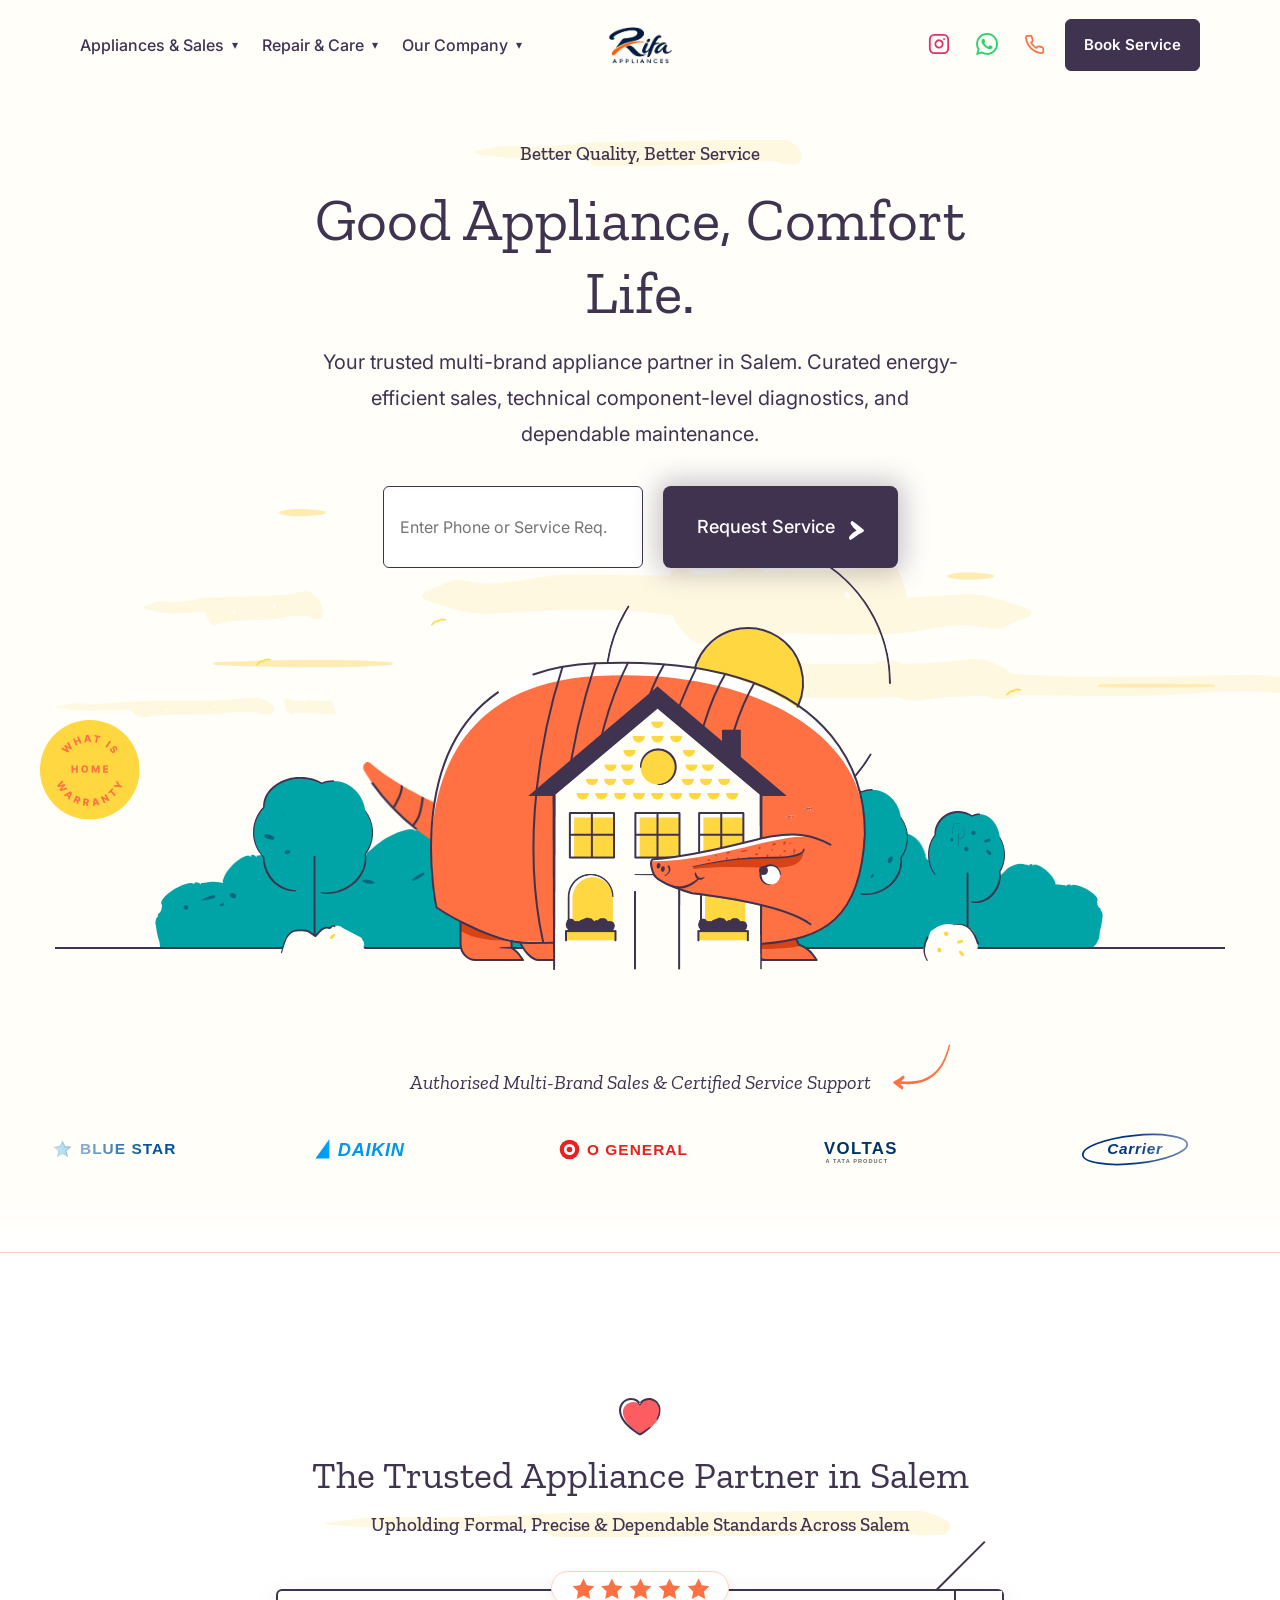
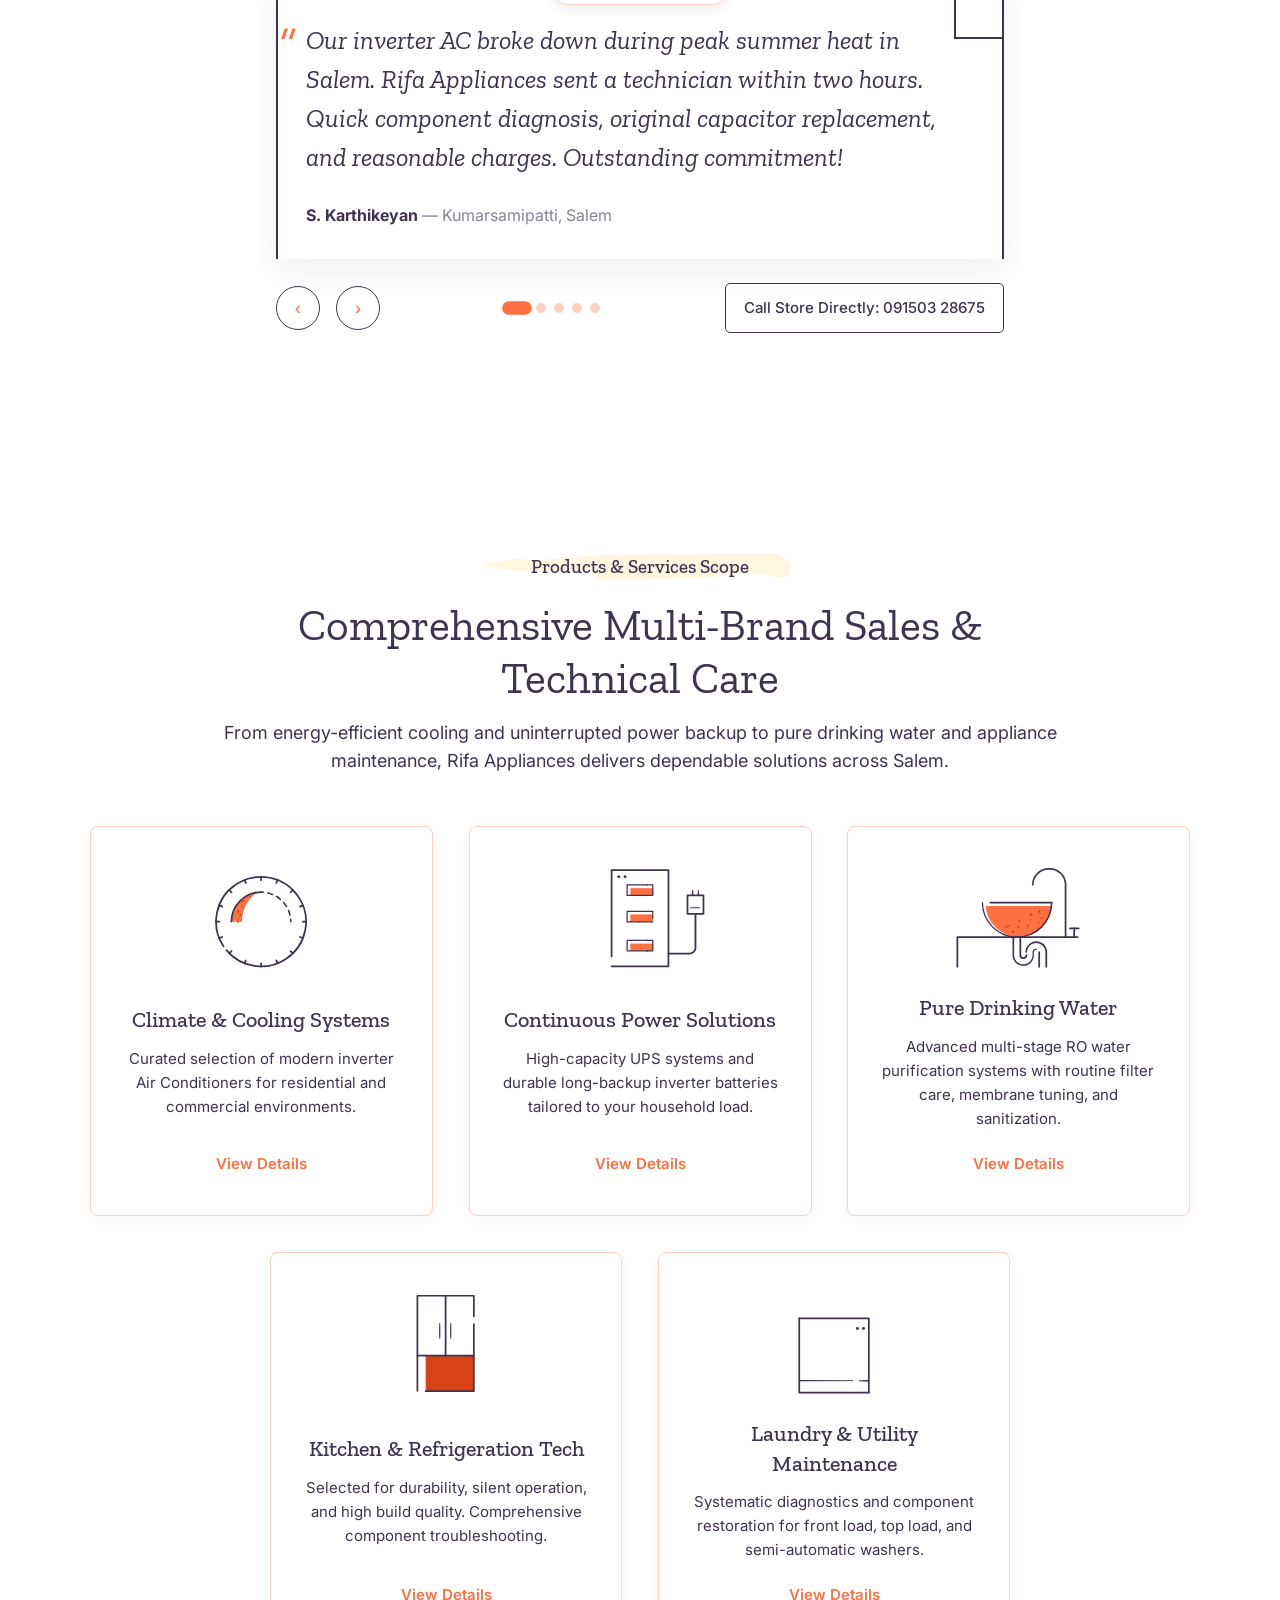
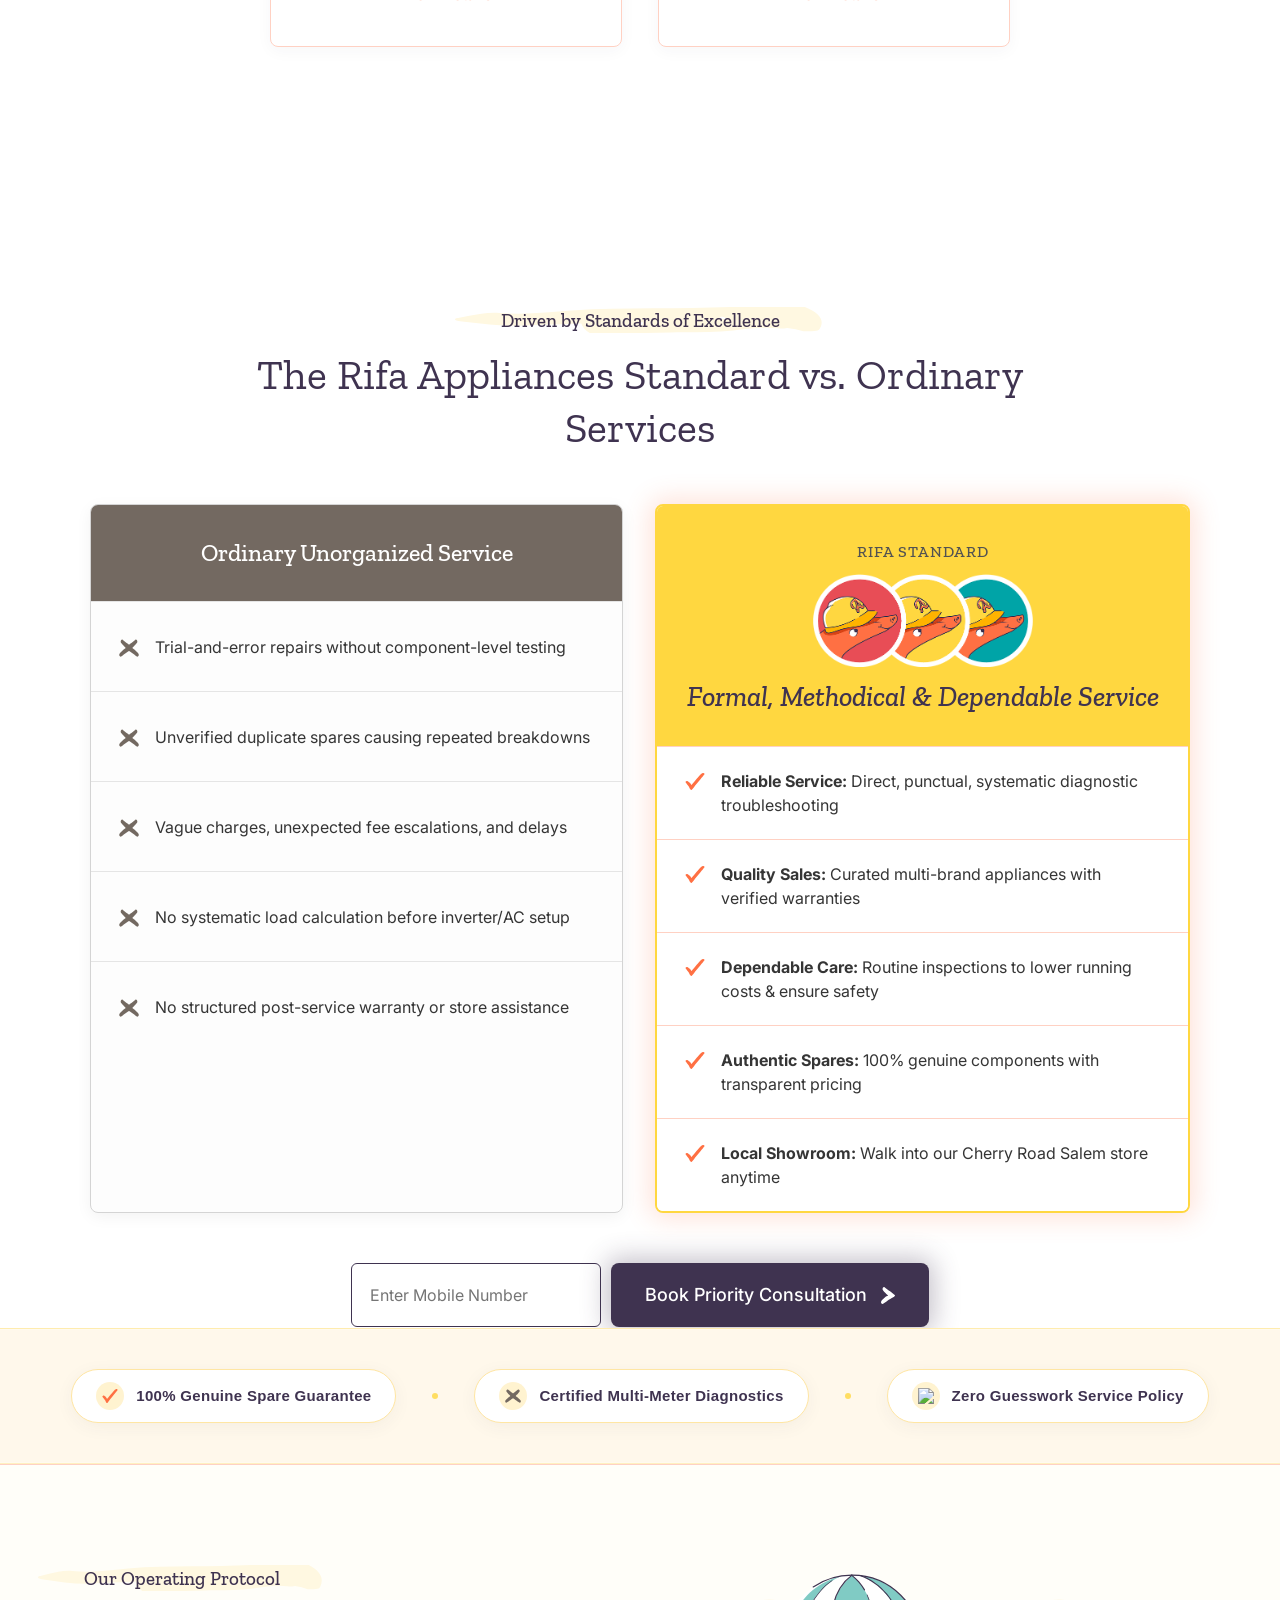
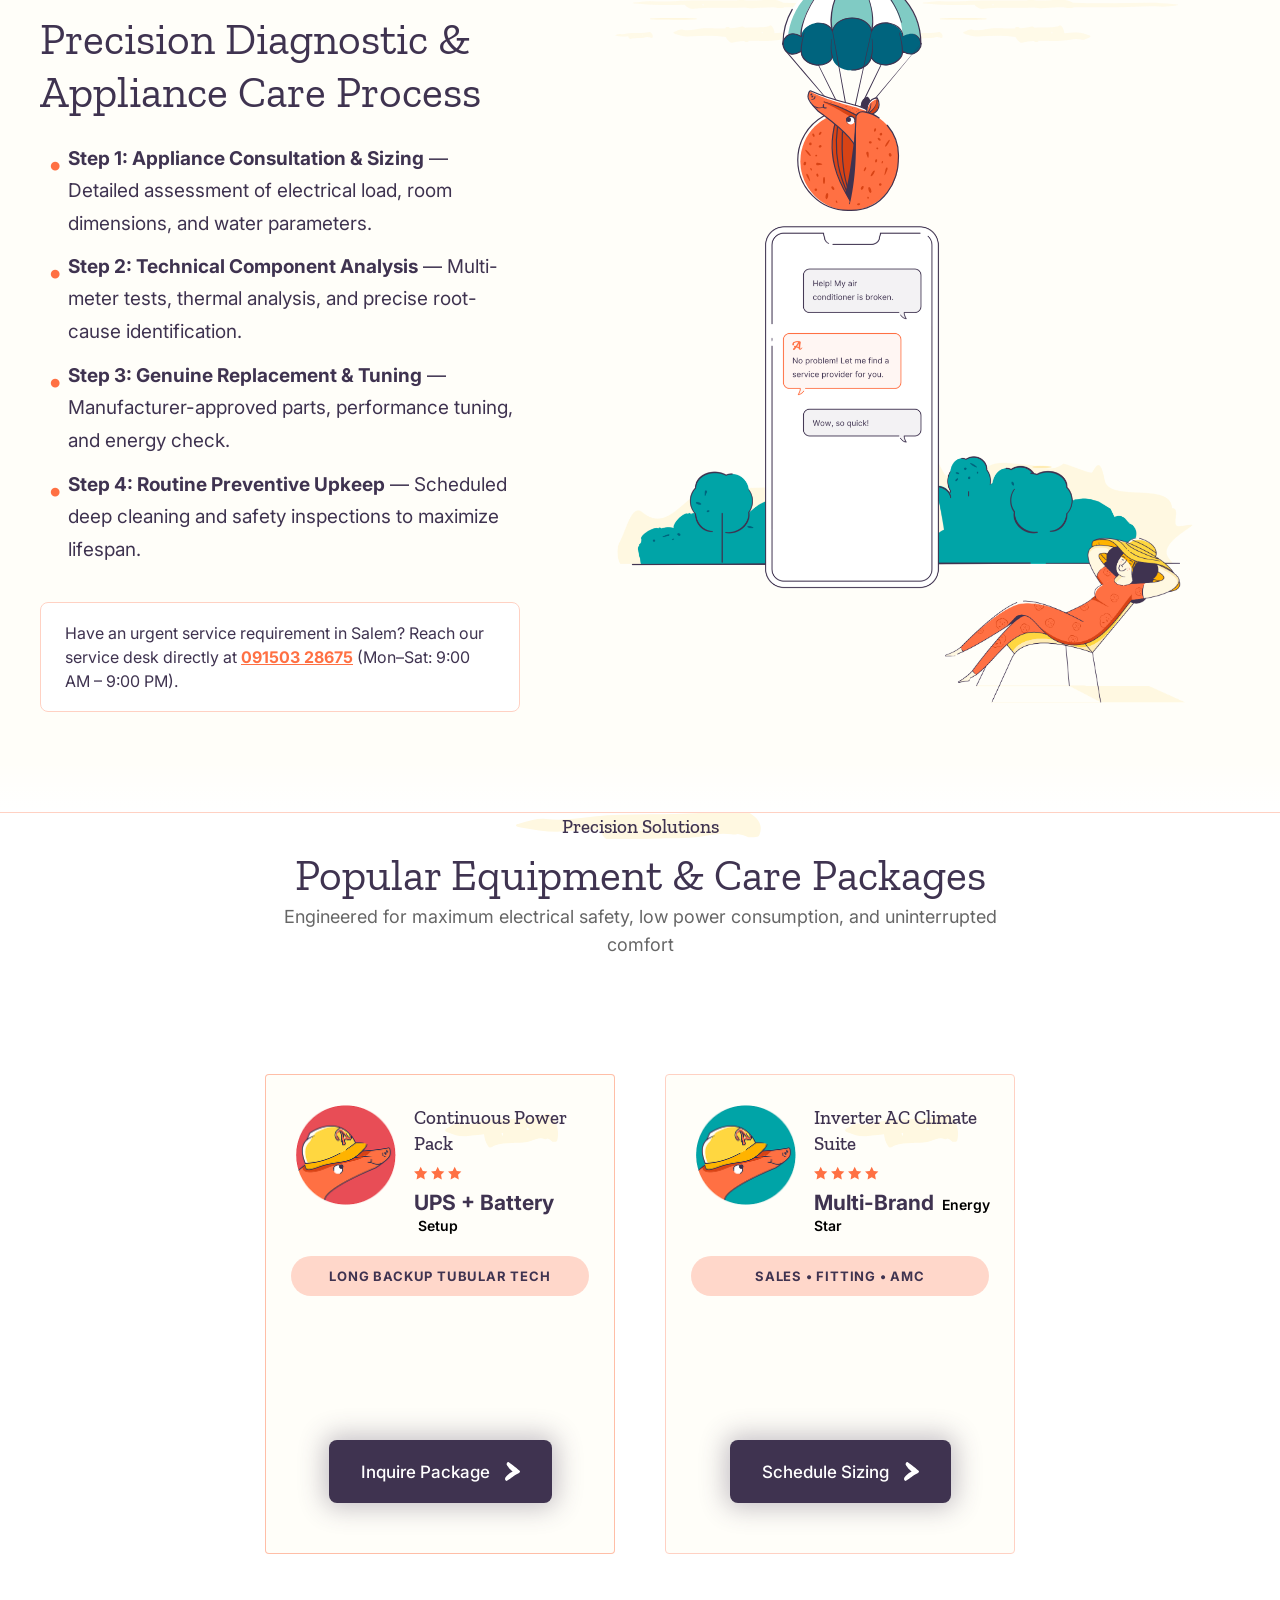
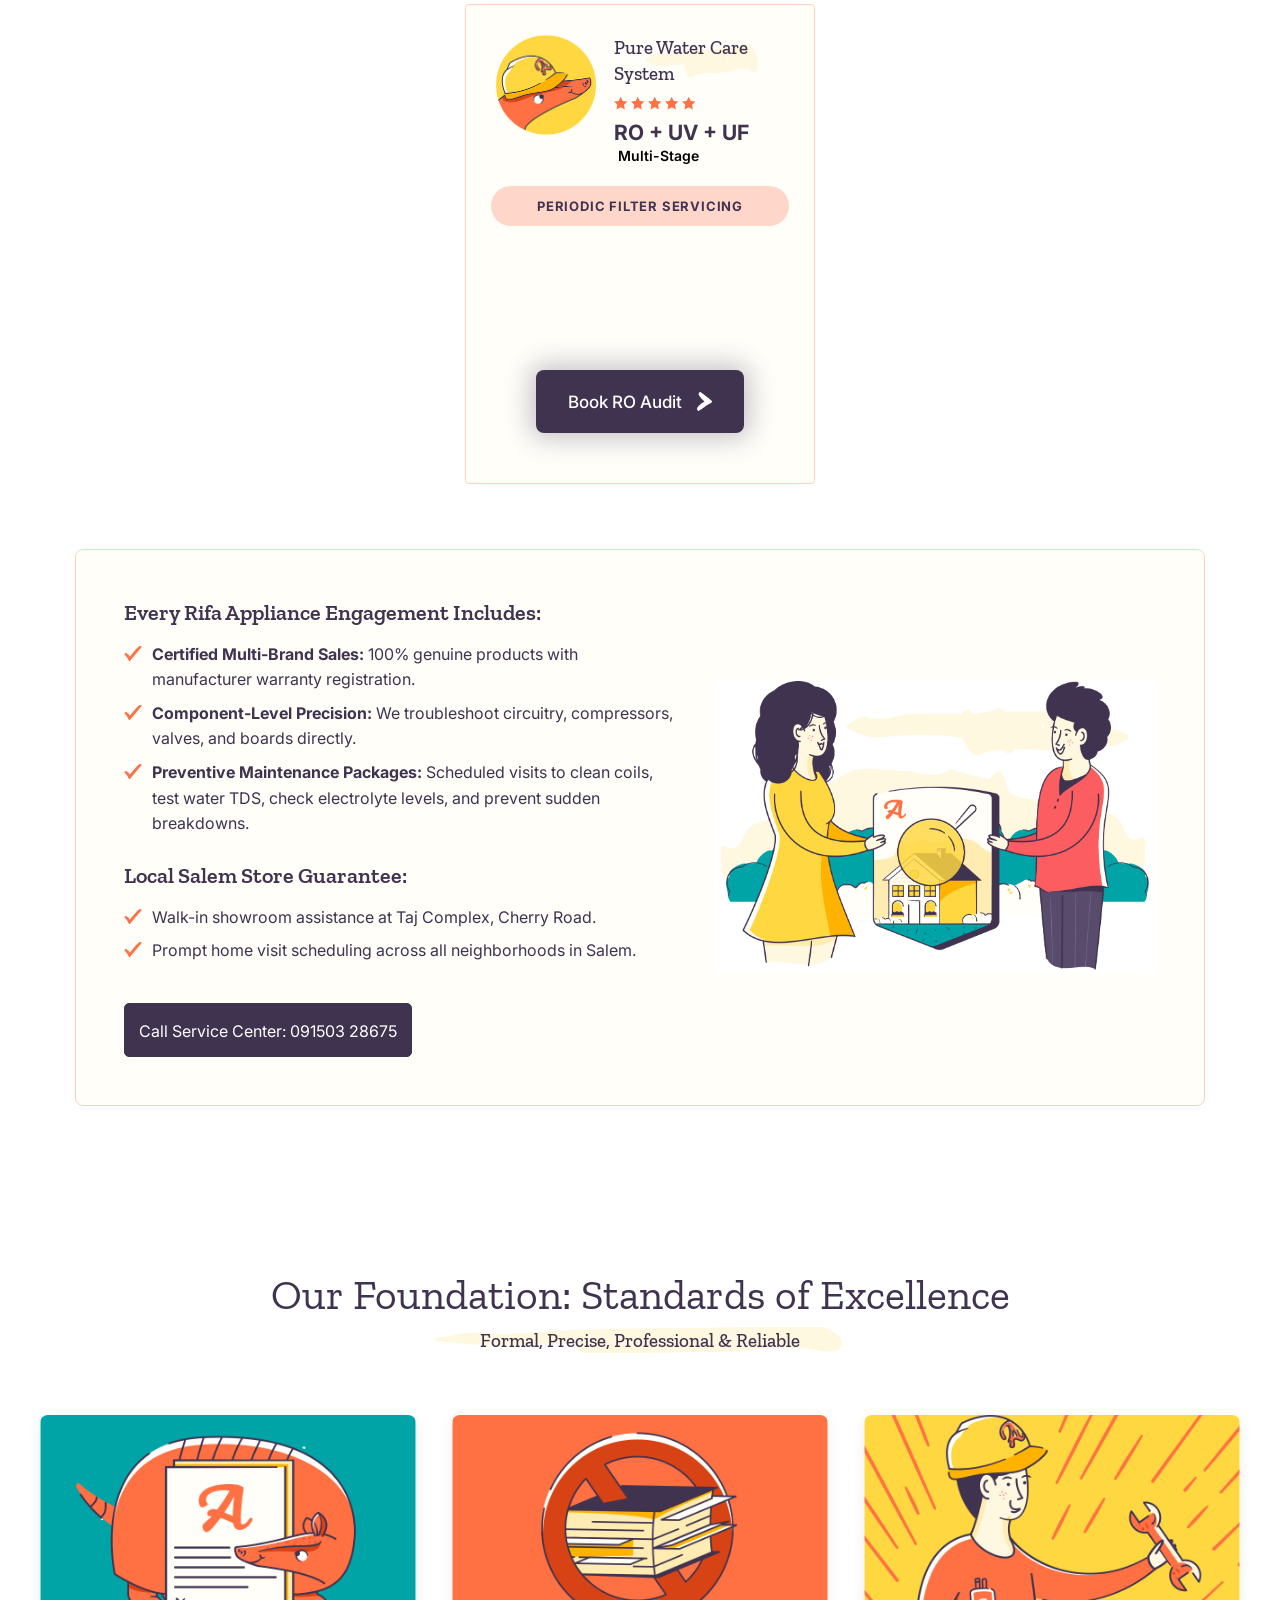
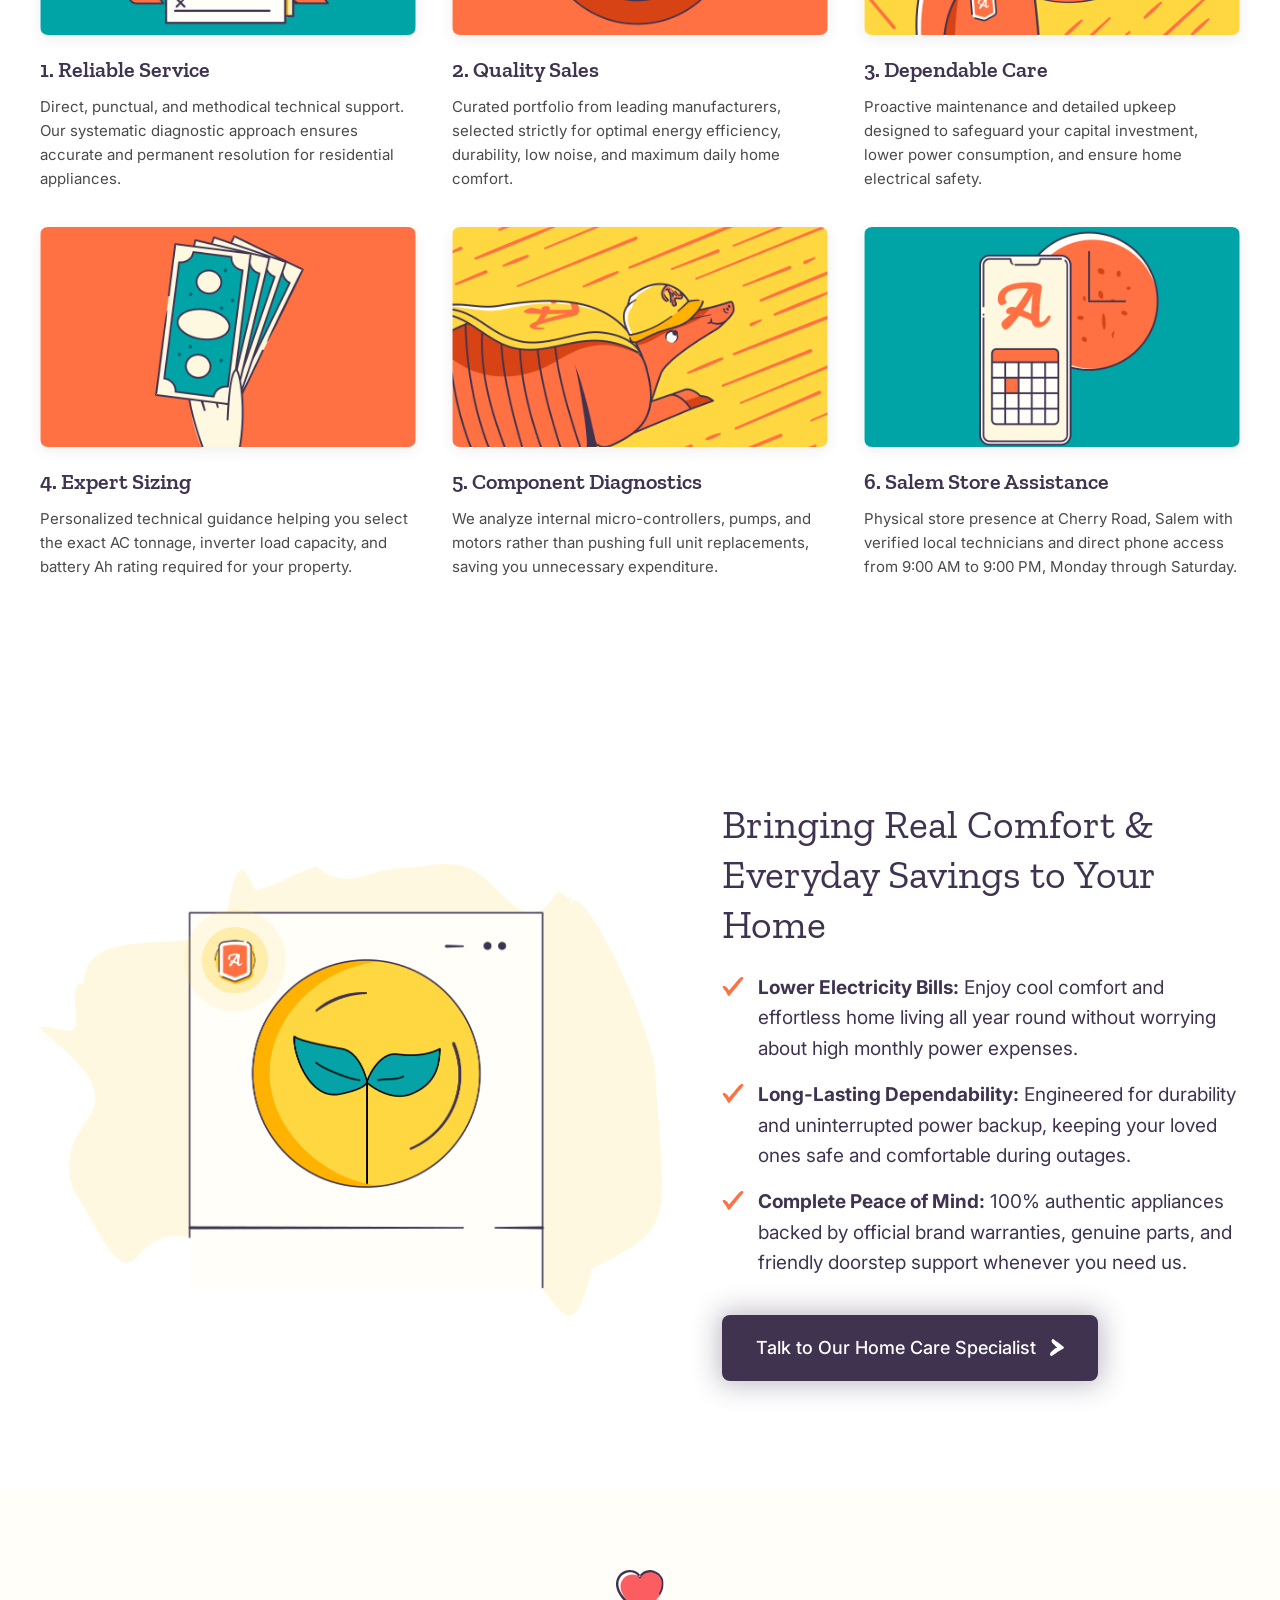
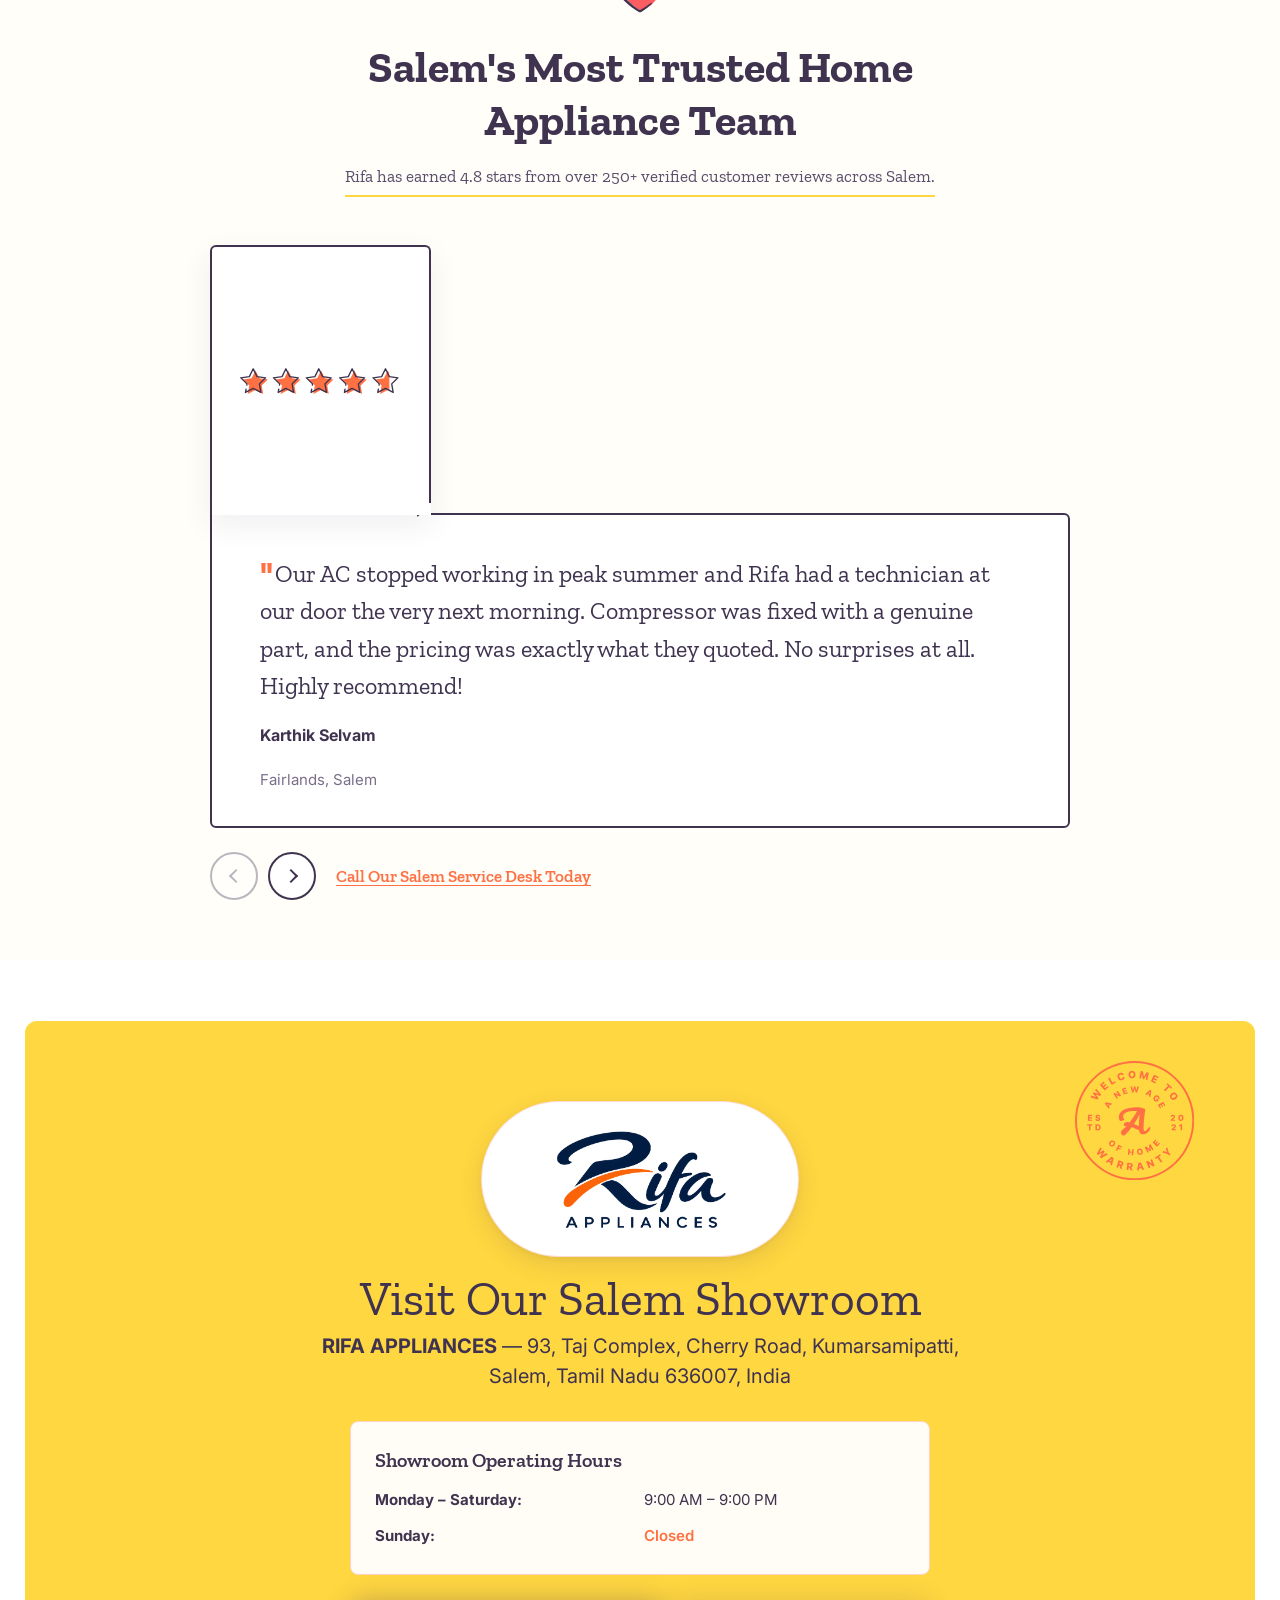
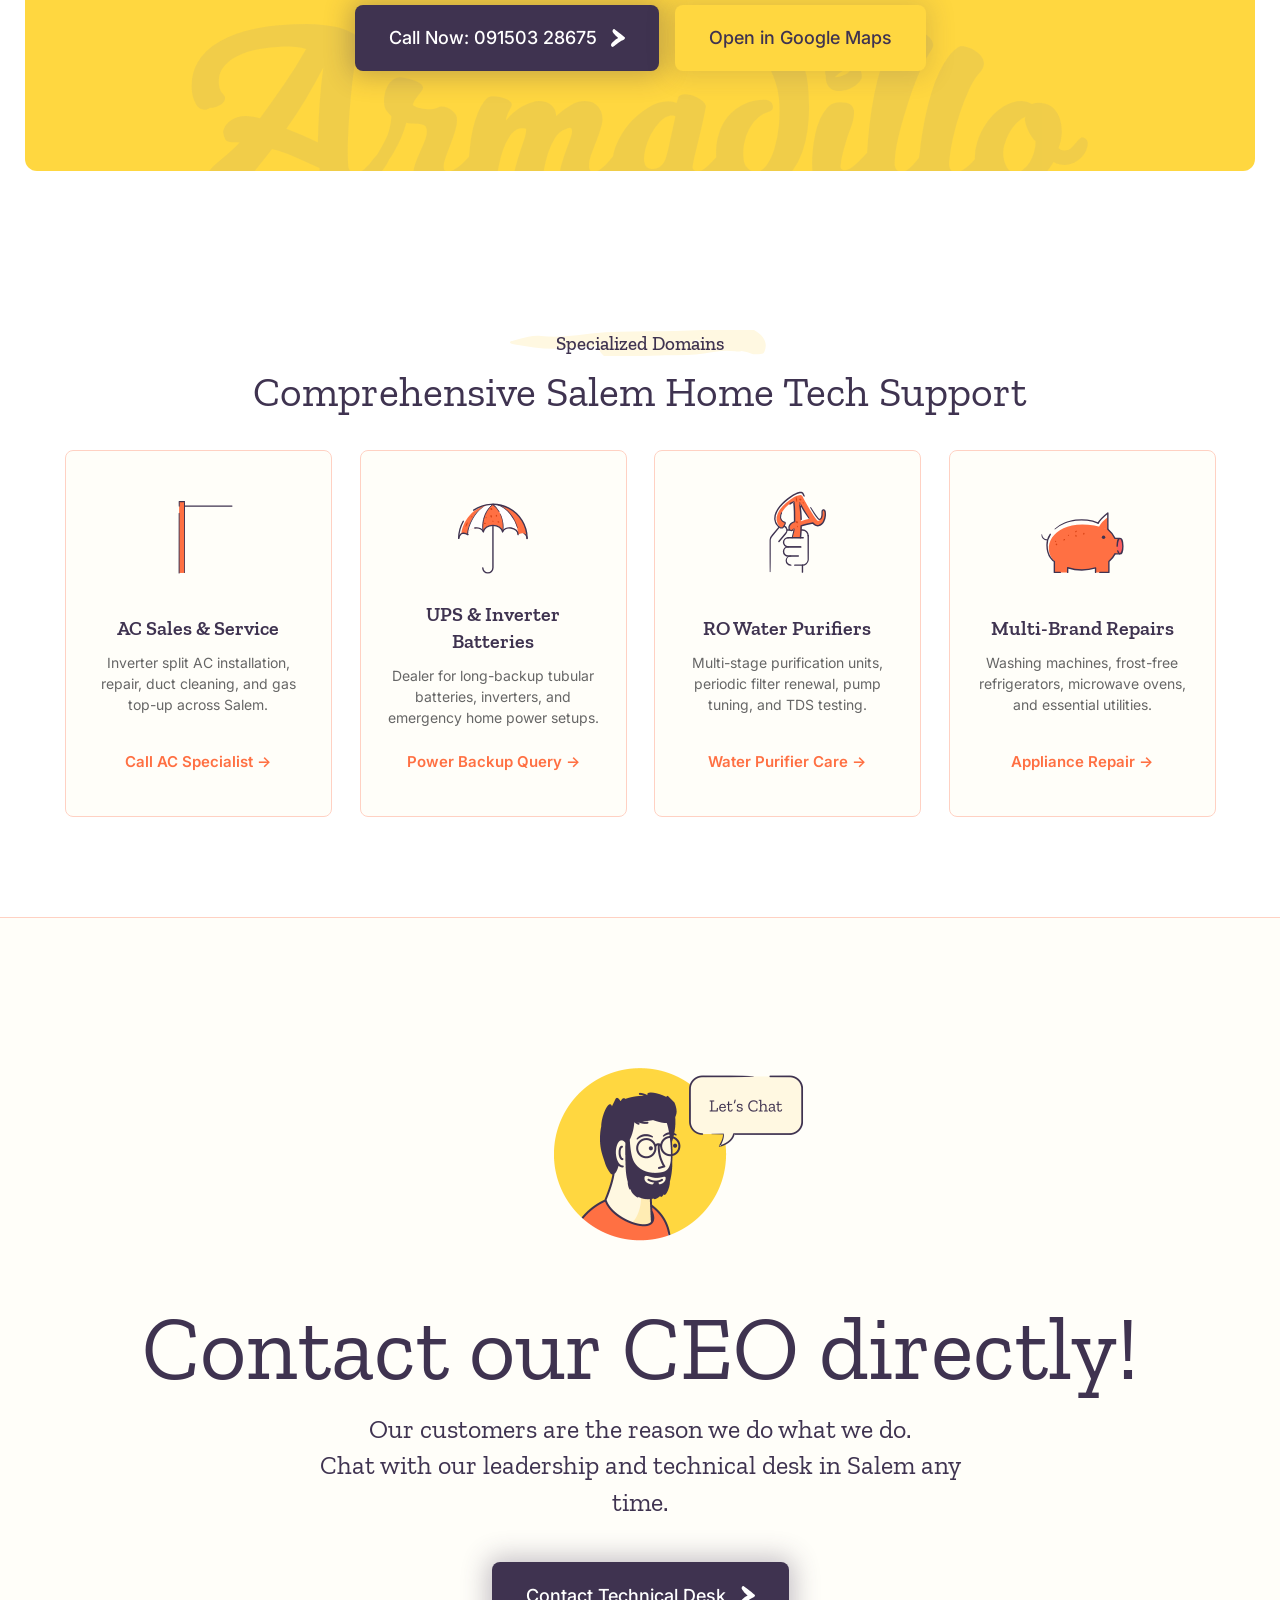
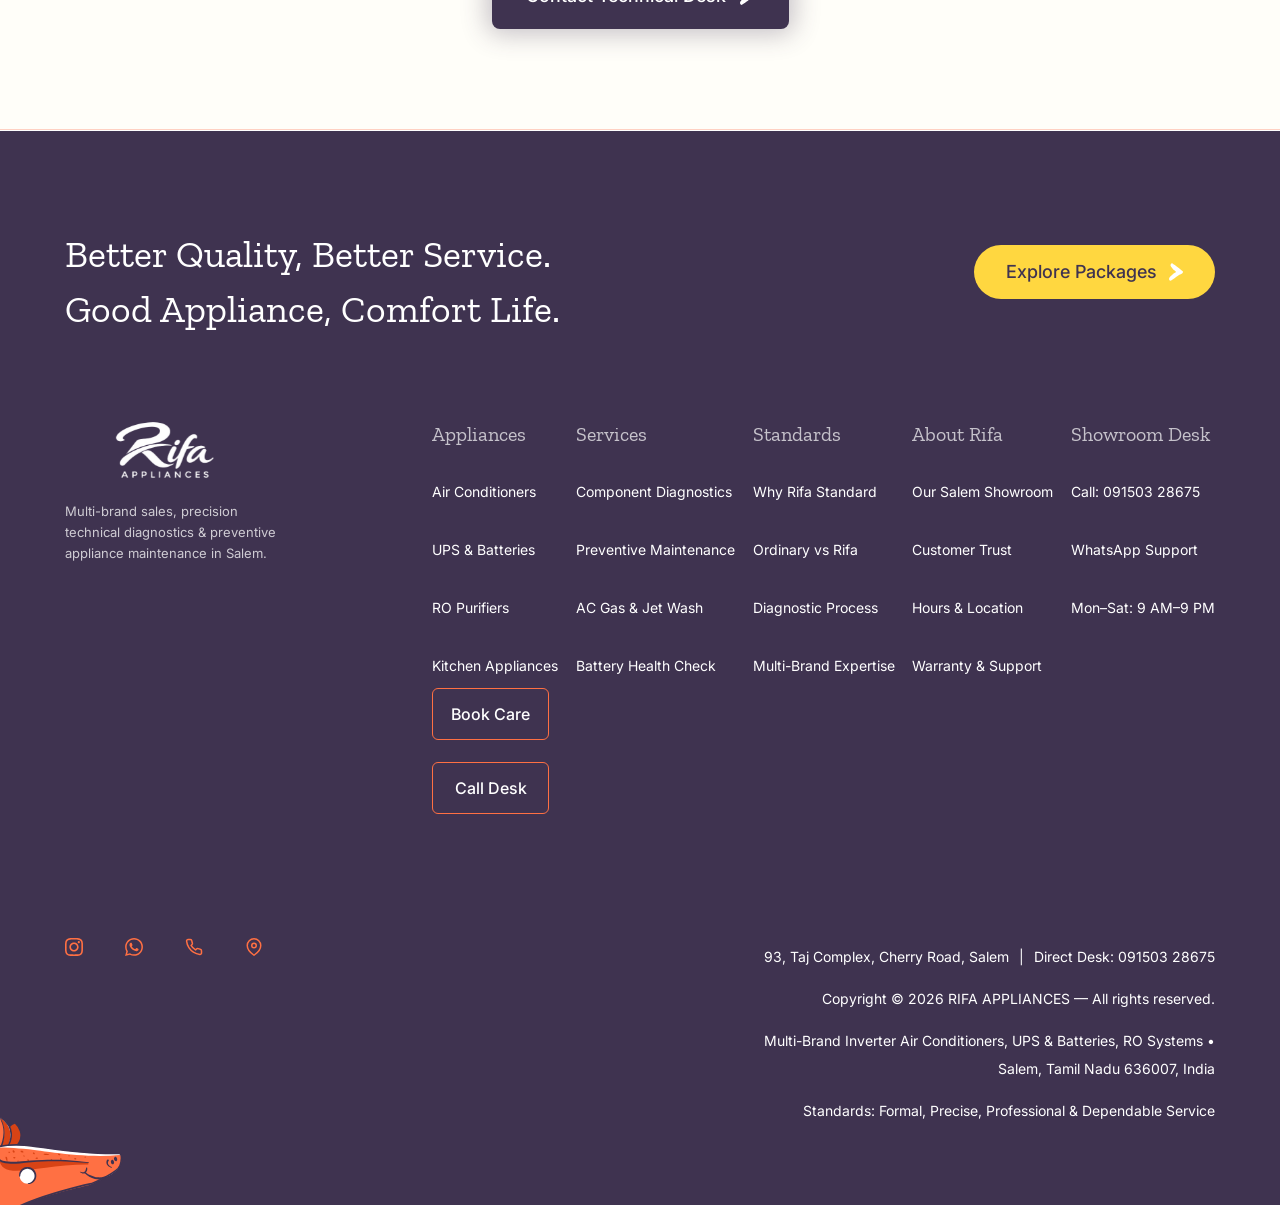
==== commit 780103e3: "Update Rifa Appliances website Co-authored-by: Copilot <223556219+Copilot@users.noreply.github.com>" ====
--- a/index.html
+++ b/index.html
@@ -1099,6 +1099,9 @@
           <img src="assets/asset-124.svg" class="big-cta-seal" alt="Certified Standards">
 
           <div class="big-cta-content">
+            <div class="big-cta-brand-badge">
+              <img src="assets/Rifa Appliances Logo with Orange Swoosh.png" alt="Rifa Appliances Salem" class="big-cta-logo">
+            </div>
             <h2 class="font-heading">Visit Our Salem Showroom</h2>
             <p><strong>RIFA APPLIANCES</strong> &mdash; 93, Taj Complex, Cherry Road, Kumarsamipatti, Salem, Tamil Nadu
               636007, India</p>
@@ -1201,81 +1204,90 @@
   </main>
 
   <!-- ================= 13. FOOTER ================= -->
-  <!-- ================= 13. FOOTER ================= -->
   <footer id="globalFooter" class="global">
     <div class="contentContainer">
       <div class="row callout">
-        <div class="lockup mob"><img src="assets/asset-127.png" alt="Don't sweat it you're Armadillo protected" class="spacer" width="221" height="256"></div>
+        <div class="lockup mob">
+          <img src="assets/Rifa Appliances Logo with Orange Swoosh.png" alt="Rifa Appliances Salem" class="spacer" width="221" height="70" style="filter: brightness(0) invert(1); object-fit: contain; max-height: 70px;">
+        </div>
         <nav class="social-links mob">
           <ul>
-            <li><a href="https://www.facebook.com/Armadillo-Home-112894610991056" target="_blank" rel="noopener noreferrer" aria-label="fa-facebook"><span class="icon fa fa-facebook"><svg width="18" height="18" viewBox="0 0 24 24" fill="currentColor"><path d="M24 12.073c0-6.627-5.373-12-12-12s-12 5.373-12 12c0 5.99 4.388 10.954 10.125 11.854v-8.385H7.078v-3.47h3.047V9.43c0-3.007 1.792-4.669 4.533-4.669 1.312 0 2.686.235 2.686.235v2.953H15.83c-1.491 0-1.956.925-1.956 1.874v2.25h3.328l-.532 3.47h-2.796v8.385C19.612 23.027 24 18.062 24 12.073z"/></svg></span></a></li>
-            <li><a href="https://twitter.com/Armadillo_Home" target="_blank" rel="noopener noreferrer" aria-label="fa-twitter"><span class="icon fa fa-twitter"><svg width="18" height="18" viewBox="0 0 24 24" fill="currentColor"><path d="M23.953 4.57a10 10 0 01-2.825.775 4.958 4.958 0 002.163-2.723c-.951.555-2.005.959-3.127 1.184a4.92 4.92 0 00-8.384 4.482C7.69 8.095 4.067 6.13 1.64 3.162a4.822 4.822 0 00-.666 2.475c0 1.71.87 3.213 2.188 4.096a4.904 4.904 0 01-2.228-.616v.06a4.923 4.923 0 003.946 4.827 4.996 4.996 0 01-2.212.085 4.936 4.936 0 004.604 3.417 9.867 9.867 0 01-6.102 2.105c-.39 0-.779-.023-1.17-.067a13.995 13.995 0 007.557 2.209c9.053 0 13.998-7.496 13.998-13.985 0-.21 0-.42-.015-.63A9.936 9.936 0 0024 4.59z"/></svg></span></a></li>
-            <li><a href="https://www.instagram.com/armadillo_home/" target="_blank" rel="noopener noreferrer" aria-label="fa-instagram"><span class="icon fa fa-instagram"><svg width="18" height="18" viewBox="0 0 24 24" fill="currentColor"><path d="M12 2.163c3.204 0 3.584.012 4.85.07 3.252.148 4.771 1.691 4.919 4.919.058 1.265.069 1.645.069 4.849 0 3.205-.012 3.584-.069 4.849-.149 3.225-1.664 4.771-4.919 4.919-1.266.058-1.644.07-4.85.07-3.204 0-3.584-.012-4.849-.07-3.26-.149-4.771-1.699-4.919-4.92-.058-1.265-.07-1.644-.07-4.849 0-3.204.013-3.583.07-4.849.149-3.227 1.664-4.771 4.919-4.919 1.266-.057 1.645-.069 4.849-.069zm0-2.163c-3.259 0-3.667.014-4.947.072-4.358.2-6.78 2.618-6.98 6.98-.059 1.281-.073 1.689-.073 4.948 0 3.259.014 3.668.072 4.948.2 4.358 2.618 6.78 6.98 6.98 1.281.058 1.689.072 4.948.072 3.259 0 3.668-.014 4.948-.072 4.354-.2 6.782-2.618 6.979-6.98.059-1.28.073-1.689.073-4.948 0-3.259-.014-3.667-.072-4.947-.196-4.354-2.617-6.78-6.979-6.98-1.281-.059-1.69-.073-4.949-.073zm0 5.838c-3.403 0-6.162 2.759-6.162 6.162s2.759 6.163 6.162 6.163 6.162-2.759 6.162-6.163c0-3.403-2.759-6.162-6.162-6.162zm0 10.162c-2.209 0-4-1.79-4-4 0-2.209 1.791-4 4-4s4 1.791 4 4c0 2.21-1.791 4-4 4zm6.406-11.845c-.796 0-1.441.645-1.441 1.44s.645 1.44 1.441 1.44c.795 0 1.439-.645 1.439-1.44s-.644-1.44-1.439-1.44z"/></svg></span></a></li>
-            <li><a href="https://www.linkedin.com/company/armadillohome" target="_blank" rel="noopener noreferrer" aria-label="fa-linkedin"><span class="icon fa fa-linkedin"><svg width="18" height="18" viewBox="0 0 24 24" fill="currentColor"><path d="M19 0h-14c-2.761 0-5 2.239-5 5v14c0 2.761 2.239 5 5 5h14c2.762 0 5-2.239 5-5v-14c0-2.761-2.238-5-5-5zm-11 19h-3v-11h3v11zm-1.5-12.268c-.966 0-1.75-.79-1.75-1.764s.784-1.764 1.75-1.764 1.75.79 1.75 1.764-.783 1.764-1.75 1.764zm13.5 12.268h-3v-5.604c0-3.368-4-3.113-4 0v5.604h-3v-11h3v1.765c1.396-2.586 7-2.777 7 2.476v6.759z"/></svg></span></a></li>
+            <li><a href="https://instagram.com/rifaappliances" target="_blank" rel="noopener noreferrer" aria-label="Instagram"><span class="icon fa fa-instagram"><svg width="18" height="18" viewBox="0 0 24 24" fill="currentColor"><path d="M12 2.163c3.204 0 3.584.012 4.85.07 3.252.148 4.771 1.691 4.919 4.919.058 1.265.069 1.645.069 4.849 0 3.205-.012 3.584-.069 4.849-.149 3.225-1.664 4.771-4.919 4.919-1.266.058-1.644.07-4.85.07-3.204 0-3.584-.012-4.849-.07-3.26-.149-4.771-1.699-4.919-4.92-.058-1.265-.07-1.644-.07-4.849 0-3.204.013-3.583.07-4.849.149-3.227 1.664-4.771 4.919-4.919 1.266-.057 1.645-.069 4.849-.069zm0-2.163c-3.259 0-3.667.014-4.947.072-4.358.2-6.78 2.618-6.98 6.98-.059 1.281-.073 1.689-.073 4.948 0 3.259.014 3.668.072 4.948.2 4.358 2.618 6.78 6.98 6.98 1.281.058 1.689.072 4.948.072 3.259 0 3.668-.014 4.948-.072 4.354-.2 6.782-2.618 6.979-6.98.059-1.28.073-1.689.073-4.948 0-3.259-.014-3.667-.072-4.947-.196-4.354-2.617-6.78-6.979-6.98-1.281-.059-1.69-.073-4.949-.073zm0 5.838c-3.403 0-6.162 2.759-6.162 6.162s2.759 6.163 6.162 6.163 6.162-2.759 6.162-6.163c0-3.403-2.759-6.162-6.162-6.162zm0 10.162c-2.209 0-4-1.79-4-4 0-2.209 1.791-4 4-4s4 1.791 4 4c0 2.21-1.791 4-4 4zm6.406-11.845c-.796 0-1.441.645-1.441 1.44s.645 1.44 1.441 1.44c.795 0 1.439-.645 1.439-1.44s-.644-1.44-1.439-1.44z"/></svg></span></a></li>
+            <li><a href="https://wa.me/919150328675" target="_blank" rel="noopener noreferrer" aria-label="WhatsApp"><span class="icon fa fa-whatsapp"><svg width="18" height="18" viewBox="0 0 24 24" fill="currentColor"><path d="M.057 24l1.687-6.163c-1.041-1.804-1.588-3.849-1.587-5.946.003-6.556 5.338-11.891 11.893-11.891 3.181.001 6.167 1.24 8.413 3.488 2.245 2.248 3.481 5.236 3.48 8.414-.003 6.557-5.338 11.892-11.893 11.892-1.99-.001-3.951-.5-5.688-1.448l-6.305 1.654zm6.597-3.807c1.676.995 3.276 1.591 5.392 1.592 5.448 0 9.886-4.434 9.889-9.885.002-5.462-4.415-9.89-9.881-9.892-5.452 0-9.887 4.434-9.889 9.884-.001 2.225.651 3.891 1.746 5.634l-.999 3.648 3.742-.981zm11.387-5.464c-.074-.124-.272-.198-.57-.347-.297-.149-1.758-.868-2.031-.967-.272-.099-.47-.149-.669.149-.198.297-.768.967-.941 1.165-.173.198-.347.223-.644.074-.297-.149-1.255-.462-2.39-1.475-.883-.788-1.48-1.761-1.653-2.059-.173-.297-.018-.458.13-.606.134-.133.297-.347.446-.521.151-.172.2-.296.3-.495.099-.198.05-.372-.025-.521-.075-.148-.669-1.611-.916-2.206-.242-.579-.487-.501-.669-.51l-.57-.01c-.198 0-.52.074-.792.372s-1.04 1.016-1.04 2.479 1.065 2.876 1.213 3.074c.149.198 2.095 3.2 5.076 4.487.709.306 1.263.489 1.694.626.712.226 1.36.194 1.872.118.571-.085 1.758-.719 2.006-1.413.248-.695.248-1.29.173-1.414z"/></svg></span></a></li>
+            <li><a href="tel:09150328675" aria-label="Phone"><span class="icon fa fa-phone"><svg width="18" height="18" viewBox="0 0 24 24" fill="none" stroke="currentColor" stroke-width="2" stroke-linecap="round" stroke-linejoin="round"><path d="M22 16.92v3a2 2 0 0 1-2.18 2 19.79 19.79 0 0 1-8.63-3.07 19.5 19.5 0 0 1-6-6 19.79 19.79 0 0 1-3.07-8.67A2 2 0 0 1 4.11 2h3a2 2 0 0 1 2 1.72 12.84 12.84 0 0 0 .7 2.81 2 2 0 0 1-.45 2.11L8.09 9.91a16 16 0 0 0 6 6l1.27-1.27a2 2 0 0 1 2.11-.45 12.84 12.84 0 0 0 2.81.7A2 2 0 0 1 22 16.92z"/></svg></span></a></li>
+            <li><a href="https://maps.google.com/?q=RIFA+APPLIANCES+93+Taj+Complex+Cherry+Road+Kumarsamipatti+Salem+Tamil+Nadu+636007" target="_blank" rel="noopener noreferrer" aria-label="Location"><span class="icon fa fa-map-marker"><svg width="18" height="18" viewBox="0 0 24 24" fill="none" stroke="currentColor" stroke-width="2" stroke-linecap="round" stroke-linejoin="round"><path d="M21 10c0 7-9 13-9 13s-9-6-9-13a9 9 0 0 1 18 0z"></path><circle cx="12" cy="10" r="3"></circle></svg></span></a></li>
           </ul>
         </nav>
-        <h2>Welcome to a new <br>
-          age of home warranty.</h2>
-        <a href="#choose_the_plan_module" class="cta-btn"><span>See Plans</span>
+        <h2>Better Quality, Better Service.<br>
+          Good Appliance, Comfort Life.</h2>
+        <a href="#choose_the_plan_module" class="cta-btn"><span>Explore Packages</span>
           <span class="icon arr"><img src="assets/asset-052.svg" alt="&rarr;" width="14" height="18"></span></a>
       </div>
       <div class="row main">
-        <div class="col left"><img src="assets/asset-127.png" alt="Don't sweat it you're Armadillo protected" class="spacer lockup dsk" width="221" height="256"></div>
+        <div class="col left">
+          <img src="assets/Rifa Appliances Logo with Orange Swoosh.png" alt="Rifa Appliances Salem" class="spacer lockup dsk" width="221" height="70" style="filter: brightness(0) invert(1); object-fit: contain; max-height: 75px; margin-bottom: 14px;">
+          <p style="font-size: 13px; line-height: 1.6; color: rgba(255,255,255,0.75);">Multi-brand sales, precision technical diagnostics &amp; preventive appliance maintenance in Salem.</p>
+        </div>
         <div class="col right menu">
           <div class="col" data-num="1">
             <nav>
               <ul>
-                <li class="title">Plans</li>
-                <li><a href="#choose_the_plan_module">Homeowners</a></li>
-                <li><a href="#choose_the_plan_module">Landlords</a></li>
+                <li class="title">Appliances</li>
+                <li><a href="#cooling">Air Conditioners</a></li>
+                <li><a href="#power">UPS &amp; Batteries</a></li>
+                <li><a href="#water">RO Purifiers</a></li>
+                <li><a href="#home-appliances">Kitchen Appliances</a></li>
               </ul>
             </nav>
           </div>
           <div class="col" data-num="2">
             <nav>
               <ul>
-                <li class="title">Real Estate Pros</li>
-                <li><a href="#our-standards">Find Rep/Plans</a></li>
-                <li><a href="#booking-form">Order a Plan</a></li>
+                <li class="title">Services</li>
+                <li><a href="#home-how">Component Diagnostics</a></li>
+                <li><a href="#maintenance">Preventive Maintenance</a></li>
+                <li><a href="#cooling">AC Gas &amp; Jet Wash</a></li>
+                <li><a href="#power">Battery Health Check</a></li>
               </ul>
             </nav>
           </div>
           <div class="col" data-num="3">
             <nav>
               <ul>
-                <li class="title">Partners</li>
-                <li><a href="#partners">Real Estate Pros</a></li>
-                <li><a href="#partners">Insurance Agents</a></li>
-                <li><a href="#partners">Partner Programs</a></li>
+                <li class="title">Standards</li>
+                <li><a href="#our-standards">Why Rifa Standard</a></li>
+                <li><a href="#our-standards">Ordinary vs Rifa</a></li>
+                <li><a href="#home-how">Diagnostic Process</a></li>
+                <li><a href="#home-partners">Multi-Brand Expertise</a></li>
               </ul>
             </nav>
           </div>
           <div class="col" data-num="4">
             <nav>
               <ul>
-                <li class="title">Armadillo</li>
-                <li><a href="#our-standards">About</a></li>
-                <li><a href="#offerings">Blog</a></li>
-                <li><a href="#warrantyModal" class="open-warranty-modal">FAQ</a></li>
-                <li><a href="#home-how">Resources</a></li>
-                <li><a href="#choose_the_plan_module">Home Warranties by State</a></li>
+                <li class="title">About Rifa</li>
+                <li><a href="#store-location">Our Salem Showroom</a></li>
+                <li><a href="#testimonials">Customer Trust</a></li>
+                <li><a href="#warrantyModal" class="open-warranty-modal">Hours &amp; Location</a></li>
+                <li><a href="#choose_the_plan_module">Warranty &amp; Support</a></li>
               </ul>
             </nav>
           </div>
           <div class="col" data-num="5">
             <nav>
               <ul>
-                <li class="title">Contact</li>
-                <li><a href="tel:09150328675">For Service: (844) 471-1800</a></li>
-                <li><a href="mailto:info@armadillo.one">info@armadillo.one</a></li>
+                <li class="title">Showroom Desk</li>
+                <li><a href="tel:09150328675">Call: 091503 28675</a></li>
+                <li><a href="https://wa.me/919150328675" target="_blank" rel="noopener noreferrer">WhatsApp Support</a></li>
+                <li><a href="#store-location">Mon–Sat: 9 AM–9 PM</a></li>
               </ul>
             </nav>
           </div>
           <div class="col ctas">
             <nav>
               <ul>
-                <li><a href="#booking-form" class="box-btn">Log in</a></li>
-                <li><a href="tel:09150328675" class="box-btn">Service</a></li>
+                <li><a href="#booking-form" class="box-btn">Book Care</a></li>
+                <li><a href="tel:09150328675" class="box-btn">Call Desk</a></li>
               </ul>
             </nav>
           </div>
@@ -1285,20 +1297,20 @@
         <div class="col left">
           <nav class="social-links dsk">
             <ul>
-              <li><a href="https://www.facebook.com/Armadillo-Home-112894610991056" target="_blank" rel="noopener noreferrer" aria-label="fa-facebook"><span class="icon fa fa-facebook"><svg width="18" height="18" viewBox="0 0 24 24" fill="currentColor"><path d="M24 12.073c0-6.627-5.373-12-12-12s-12 5.373-12 12c0 5.99 4.388 10.954 10.125 11.854v-8.385H7.078v-3.47h3.047V9.43c0-3.007 1.792-4.669 4.533-4.669 1.312 0 2.686.235 2.686.235v2.953H15.83c-1.491 0-1.956.925-1.956 1.874v2.25h3.328l-.532 3.47h-2.796v8.385C19.612 23.027 24 18.062 24 12.073z"/></svg></span></a></li>
-              <li><a href="https://twitter.com/Armadillo_Home" target="_blank" rel="noopener noreferrer" aria-label="fa-twitter"><span class="icon fa fa-twitter"><svg width="18" height="18" viewBox="0 0 24 24" fill="currentColor"><path d="M23.953 4.57a10 10 0 01-2.825.775 4.958 4.958 0 002.163-2.723c-.951.555-2.005.959-3.127 1.184a4.92 4.92 0 00-8.384 4.482C7.69 8.095 4.067 6.13 1.64 3.162a4.822 4.822 0 00-.666 2.475c0 1.71.87 3.213 2.188 4.096a4.904 4.904 0 01-2.228-.616v.06a4.923 4.923 0 003.946 4.827 4.996 4.996 0 01-2.212.085 4.936 4.936 0 004.604 3.417 9.867 9.867 0 01-6.102 2.105c-.39 0-.779-.023-1.17-.067a13.995 13.995 0 007.557 2.209c9.053 0 13.998-7.496 13.998-13.985 0-.21 0-.42-.015-.63A9.936 9.936 0 0024 4.59z"/></svg></span></a></li>
-              <li><a href="https://www.instagram.com/armadillo_home/" target="_blank" rel="noopener noreferrer" aria-label="fa-instagram"><span class="icon fa fa-instagram"><svg width="18" height="18" viewBox="0 0 24 24" fill="currentColor"><path d="M12 2.163c3.204 0 3.584.012 4.85.07 3.252.148 4.771 1.691 4.919 4.919.058 1.265.069 1.645.069 4.849 0 3.205-.012 3.584-.069 4.849-.149 3.225-1.664 4.771-4.919 4.919-1.266.058-1.644.07-4.85.07-3.204 0-3.584-.012-4.849-.07-3.26-.149-4.771-1.699-4.919-4.92-.058-1.265-.07-1.644-.07-4.849 0-3.204.013-3.583.07-4.849.149-3.227 1.664-4.771 4.919-4.919 1.266-.057 1.645-.069 4.849-.069zm0-2.163c-3.259 0-3.667.014-4.947.072-4.358.2-6.78 2.618-6.98 6.98-.059 1.281-.073 1.689-.073 4.948 0 3.259.014 3.668.072 4.948.2 4.358 2.618 6.78 6.98 6.98 1.281.058 1.689.072 4.948.072 3.259 0 3.668-.014 4.948-.072 4.354-.2 6.782-2.618 6.979-6.98.059-1.28.073-1.689.073-4.948 0-3.259-.014-3.667-.072-4.947-.196-4.354-2.617-6.78-6.979-6.98-1.281-.059-1.69-.073-4.949-.073zm0 5.838c-3.403 0-6.162 2.759-6.162 6.162s2.759 6.163 6.162 6.163 6.162-2.759 6.162-6.163c0-3.403-2.759-6.162-6.162-6.162zm0 10.162c-2.209 0-4-1.79-4-4 0-2.209 1.791-4 4-4s4 1.791 4 4c0 2.21-1.791 4-4 4zm6.406-11.845c-.796 0-1.441.645-1.441 1.44s.645 1.44 1.441 1.44c.795 0 1.439-.645 1.439-1.44s-.644-1.44-1.439-1.44z"/></svg></span></a></li>
-              <li><a href="https://www.linkedin.com/company/armadillohome" target="_blank" rel="noopener noreferrer" aria-label="fa-linkedin"><span class="icon fa fa-linkedin"><svg width="18" height="18" viewBox="0 0 24 24" fill="currentColor"><path d="M19 0h-14c-2.761 0-5 2.239-5 5v14c0 2.761 2.239 5 5 5h14c2.762 0 5-2.239 5-5v-14c0-2.761-2.238-5-5-5zm-11 19h-3v-11h3v11zm-1.5-12.268c-.966 0-1.75-.79-1.75-1.764s.784-1.764 1.75-1.764 1.75.79 1.75 1.764-.783 1.764-1.75 1.764zm13.5 12.268h-3v-5.604c0-3.368-4-3.113-4 0v5.604h-3v-11h3v1.765c1.396-2.586 7-2.777 7 2.476v6.759z"/></svg></span></a></li>
+              <li><a href="https://instagram.com/rifaappliances" target="_blank" rel="noopener noreferrer" aria-label="Instagram" title="Instagram: @rifaappliances"><span class="icon fa fa-instagram"><svg width="18" height="18" viewBox="0 0 24 24" fill="currentColor"><path d="M12 2.163c3.204 0 3.584.012 4.85.07 3.252.148 4.771 1.691 4.919 4.919.058 1.265.069 1.645.069 4.849 0 3.205-.012 3.584-.069 4.849-.149 3.225-1.664 4.771-4.919 4.919-1.266.058-1.644.07-4.85.07-3.204 0-3.584-.012-4.849-.07-3.26-.149-4.771-1.699-4.919-4.92-.058-1.265-.07-1.644-.07-4.849 0-3.204.013-3.583.07-4.849.149-3.227 1.664-4.771 4.919-4.919 1.266-.057 1.645-.069 4.849-.069zm0-2.163c-3.259 0-3.667.014-4.947.072-4.358.2-6.78 2.618-6.98 6.98-.059 1.281-.073 1.689-.073 4.948 0 3.259.014 3.668.072 4.948.2 4.358 2.618 6.78 6.98 6.98 1.281.058 1.689.072 4.948.072 3.259 0 3.668-.014 4.948-.072 4.354-.2 6.782-2.618 6.979-6.98.059-1.28.073-1.689.073-4.948 0-3.259-.014-3.667-.072-4.947-.196-4.354-2.617-6.78-6.979-6.98-1.281-.059-1.69-.073-4.949-.073zm0 5.838c-3.403 0-6.162 2.759-6.162 6.162s2.759 6.163 6.162 6.163 6.162-2.759 6.162-6.163c0-3.403-2.759-6.162-6.162-6.162zm0 10.162c-2.209 0-4-1.79-4-4 0-2.209 1.791-4 4-4s4 1.791 4 4c0 2.21-1.791 4-4 4zm6.406-11.845c-.796 0-1.441.645-1.441 1.44s.645 1.44 1.441 1.44c.795 0 1.439-.645 1.439-1.44s-.644-1.44-1.439-1.44z"/></svg></span></a></li>
+              <li><a href="https://wa.me/919150328675" target="_blank" rel="noopener noreferrer" aria-label="WhatsApp" title="WhatsApp: +91 91503 28675"><span class="icon fa fa-whatsapp"><svg width="18" height="18" viewBox="0 0 24 24" fill="currentColor"><path d="M.057 24l1.687-6.163c-1.041-1.804-1.588-3.849-1.587-5.946.003-6.556 5.338-11.891 11.893-11.891 3.181.001 6.167 1.24 8.413 3.488 2.245 2.248 3.481 5.236 3.48 8.414-.003 6.557-5.338 11.892-11.893 11.892-1.99-.001-3.951-.5-5.688-1.448l-6.305 1.654zm6.597-3.807c1.676.995 3.276 1.591 5.392 1.592 5.448 0 9.886-4.434 9.889-9.885.002-5.462-4.415-9.89-9.881-9.892-5.452 0-9.887 4.434-9.889 9.884-.001 2.225.651 3.891 1.746 5.634l-.999 3.648 3.742-.981zm11.387-5.464c-.074-.124-.272-.198-.57-.347-.297-.149-1.758-.868-2.031-.967-.272-.099-.47-.149-.669.149-.198.297-.768.967-.941 1.165-.173.198-.347.223-.644.074-.297-.149-1.255-.462-2.39-1.475-.883-.788-1.48-1.761-1.653-2.059-.173-.297-.018-.458.13-.606.134-.133.297-.347.446-.521.151-.172.2-.296.3-.495.099-.198.05-.372-.025-.521-.075-.148-.669-1.611-.916-2.206-.242-.579-.487-.501-.669-.51l-.57-.01c-.198 0-.52.074-.792.372s-1.04 1.016-1.04 2.479 1.065 2.876 1.213 3.074c.149.198 2.095 3.2 5.076 4.487.709.306 1.263.489 1.694.626.712.226 1.36.194 1.872.118.571-.085 1.758-.719 2.006-1.413.248-.695.248-1.29.173-1.414z"/></svg></span></a></li>
+              <li><a href="tel:09150328675" aria-label="Phone" title="Call Showroom: 091503 28675"><span class="icon fa fa-phone"><svg width="18" height="18" viewBox="0 0 24 24" fill="none" stroke="currentColor" stroke-width="2" stroke-linecap="round" stroke-linejoin="round"><path d="M22 16.92v3a2 2 0 0 1-2.18 2 19.79 19.79 0 0 1-8.63-3.07 19.5 19.5 0 0 1-6-6 19.79 19.79 0 0 1-3.07-8.67A2 2 0 0 1 4.11 2h3a2 2 0 0 1 2 1.72 12.84 12.84 0 0 0 .7 2.81 2 2 0 0 1-.45 2.11L8.09 9.91a16 16 0 0 0 6 6l1.27-1.27a2 2 0 0 1 2.11-.45 12.84 12.84 0 0 0 2.81.7A2 2 0 0 1 22 16.92z"/></svg></span></a></li>
+              <li><a href="https://maps.google.com/?q=RIFA+APPLIANCES+93+Taj+Complex+Cherry+Road+Kumarsamipatti+Salem+Tamil+Nadu+636007" target="_blank" rel="noopener noreferrer" aria-label="Location" title="Store Location: Cherry Road, Salem"><span class="icon fa fa-map-marker"><svg width="18" height="18" viewBox="0 0 24 24" fill="none" stroke="currentColor" stroke-width="2" stroke-linecap="round" stroke-linejoin="round"><path d="M21 10c0 7-9 13-9 13s-9-6-9-13a9 9 0 0 1 18 0z"></path><circle cx="12" cy="10" r="3"></circle></svg></span></a></li>
             </ul>
           </nav>
         </div>
         <div class="col right legal">
           <p class="links">
-            <a href="https://www.armadillo.one/privacy-policy/" target="_blank" rel="noopener noreferrer">Privacy Policy</a><span class="vdiv">|</span><a href="https://www.armadillo.one/terms-of-use/" target="_blank" rel="noopener noreferrer">Terms of Use</a>
+            <a href="#store-location">93, Taj Complex, Cherry Road, Salem</a><span class="vdiv">|</span><a href="tel:09150328675">Direct Desk: 091503 28675</a>
           </p>
-          <p>Copyright &copy; 2021 Armadillo - All rights reserved.</p>
-          <p>Home Warranty provided by Armadillo Home Solutions, LLC located at 1400 Main Street, Suite 164, Clarksville, IN 47129</p>
-          <p>Design: <a href="https://griflan.com" target="_blank" rel="noopener noreferrer">Griflan</a></p>
+          <p>Copyright &copy; 2026 RIFA APPLIANCES &mdash; All rights reserved.</p>
+          <p>Multi-Brand Inverter Air Conditioners, UPS &amp; Batteries, RO Systems &bull; Salem, Tamil Nadu 636007, India</p>
+          <p>Standards: Formal, Precise, Professional &amp; Dependable Service</p>
         </div>
       </div>
     </div>
--- a/armadillo.css
+++ b/armadillo.css
@@ -3222,12 +3222,15 @@
 
 .big-cta-watermark {
   position: absolute;
-  bottom: -40px;
+  bottom: -30px;
   left: 50%;
   transform: translateX(-50%);
-  width: 105%;
-  opacity: 0.18;
+  width: 85%;
+  max-width: 900px;
+  opacity: 0.12;
+  filter: grayscale(1) contrast(1.2);
   pointer-events: none;
+  object-fit: contain;
 }
 
 .big-cta-seal {
@@ -3243,6 +3246,31 @@
   z-index: 5;
   max-width: 700px;
   margin: 0 auto;
+}
+
+.big-cta-brand-badge {
+  display: inline-flex;
+  align-items: center;
+  justify-content: center;
+  background: #ffffff;
+  padding: 12px 28px;
+  border-radius: 9999px;
+  box-shadow: 0 8px 24px rgba(63, 51, 80, 0.12), 0 2px 6px rgba(0, 0, 0, 0.04);
+  margin-bottom: 24px;
+  border: 1px solid rgba(255, 112, 67, 0.25);
+  transition: transform 0.3s ease, box-shadow 0.3s ease;
+}
+
+.big-cta-brand-badge:hover {
+  transform: translateY(-2px);
+  box-shadow: 0 12px 28px rgba(63, 51, 80, 0.16);
+}
+
+.big-cta-logo {
+  max-width: 260px;
+  height: auto;
+  display: block;
+  object-fit: contain;
 }
 
 .big-cta-content h2 {
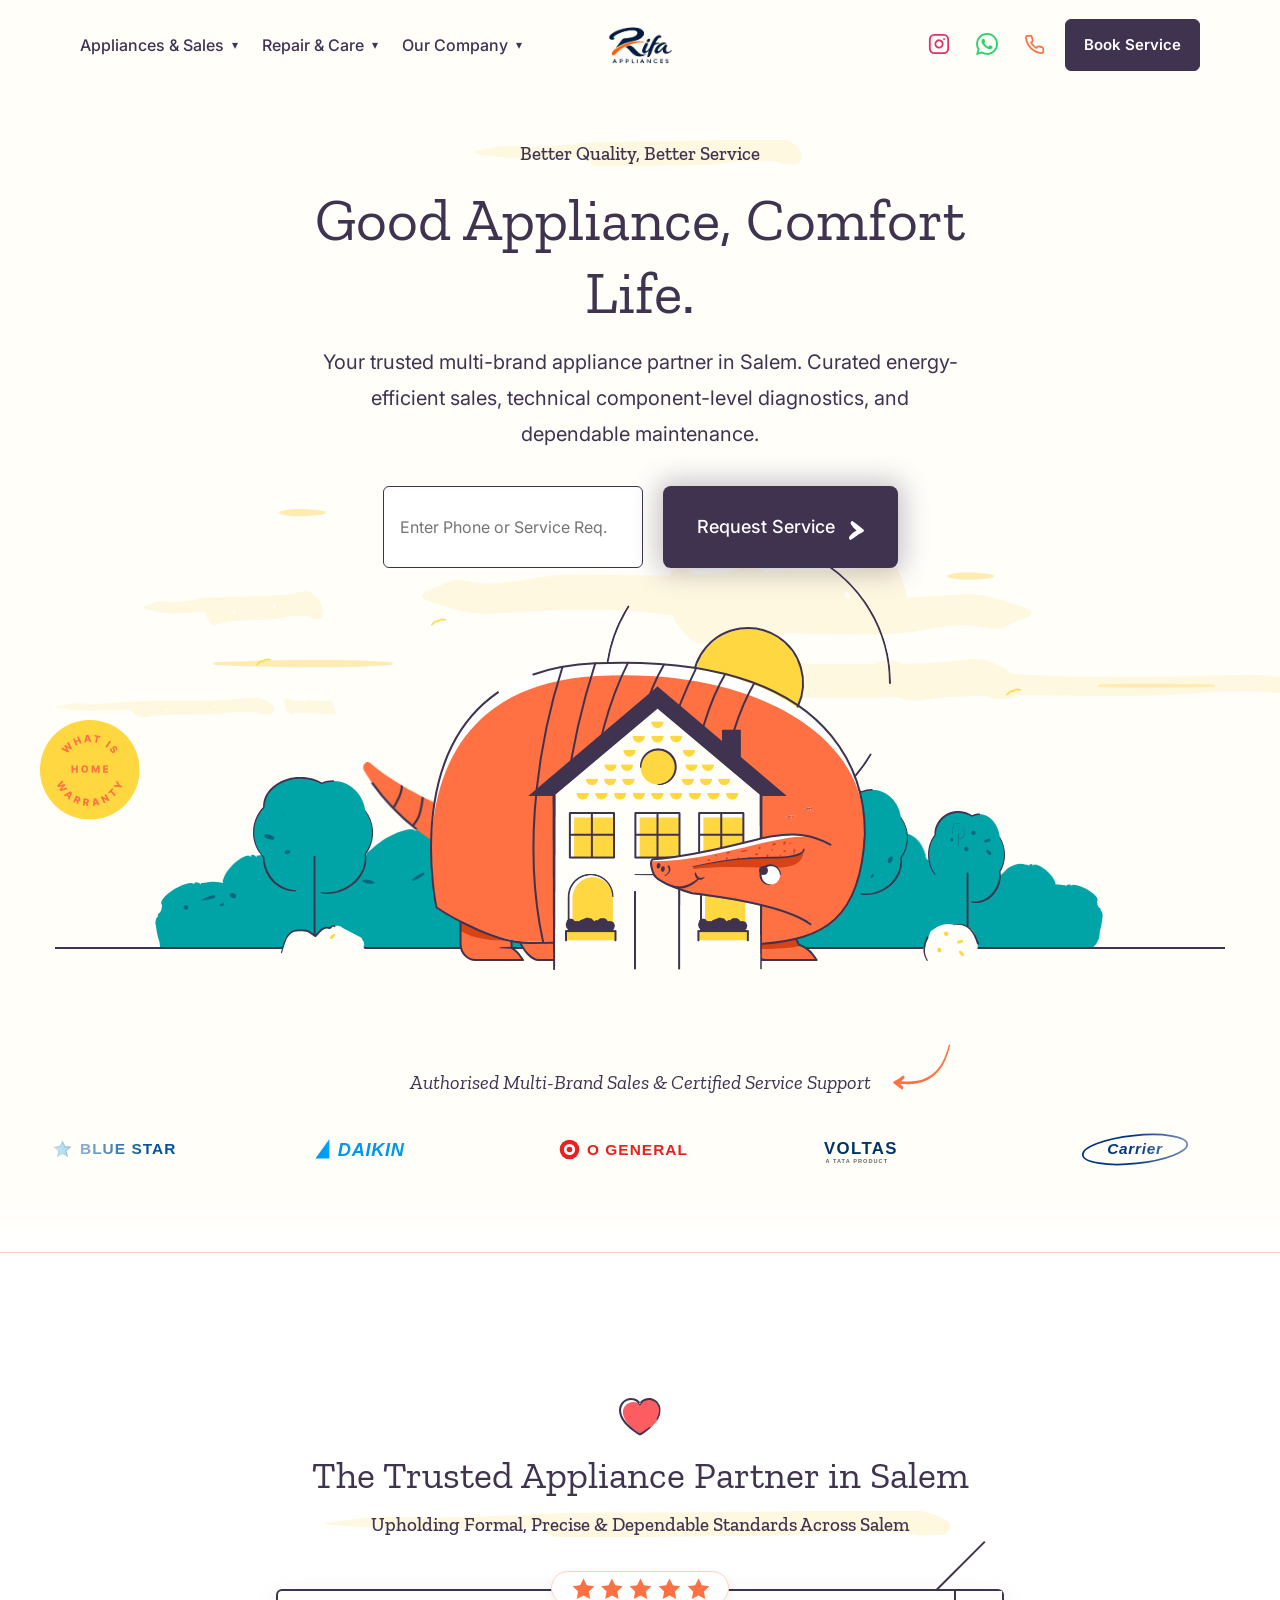
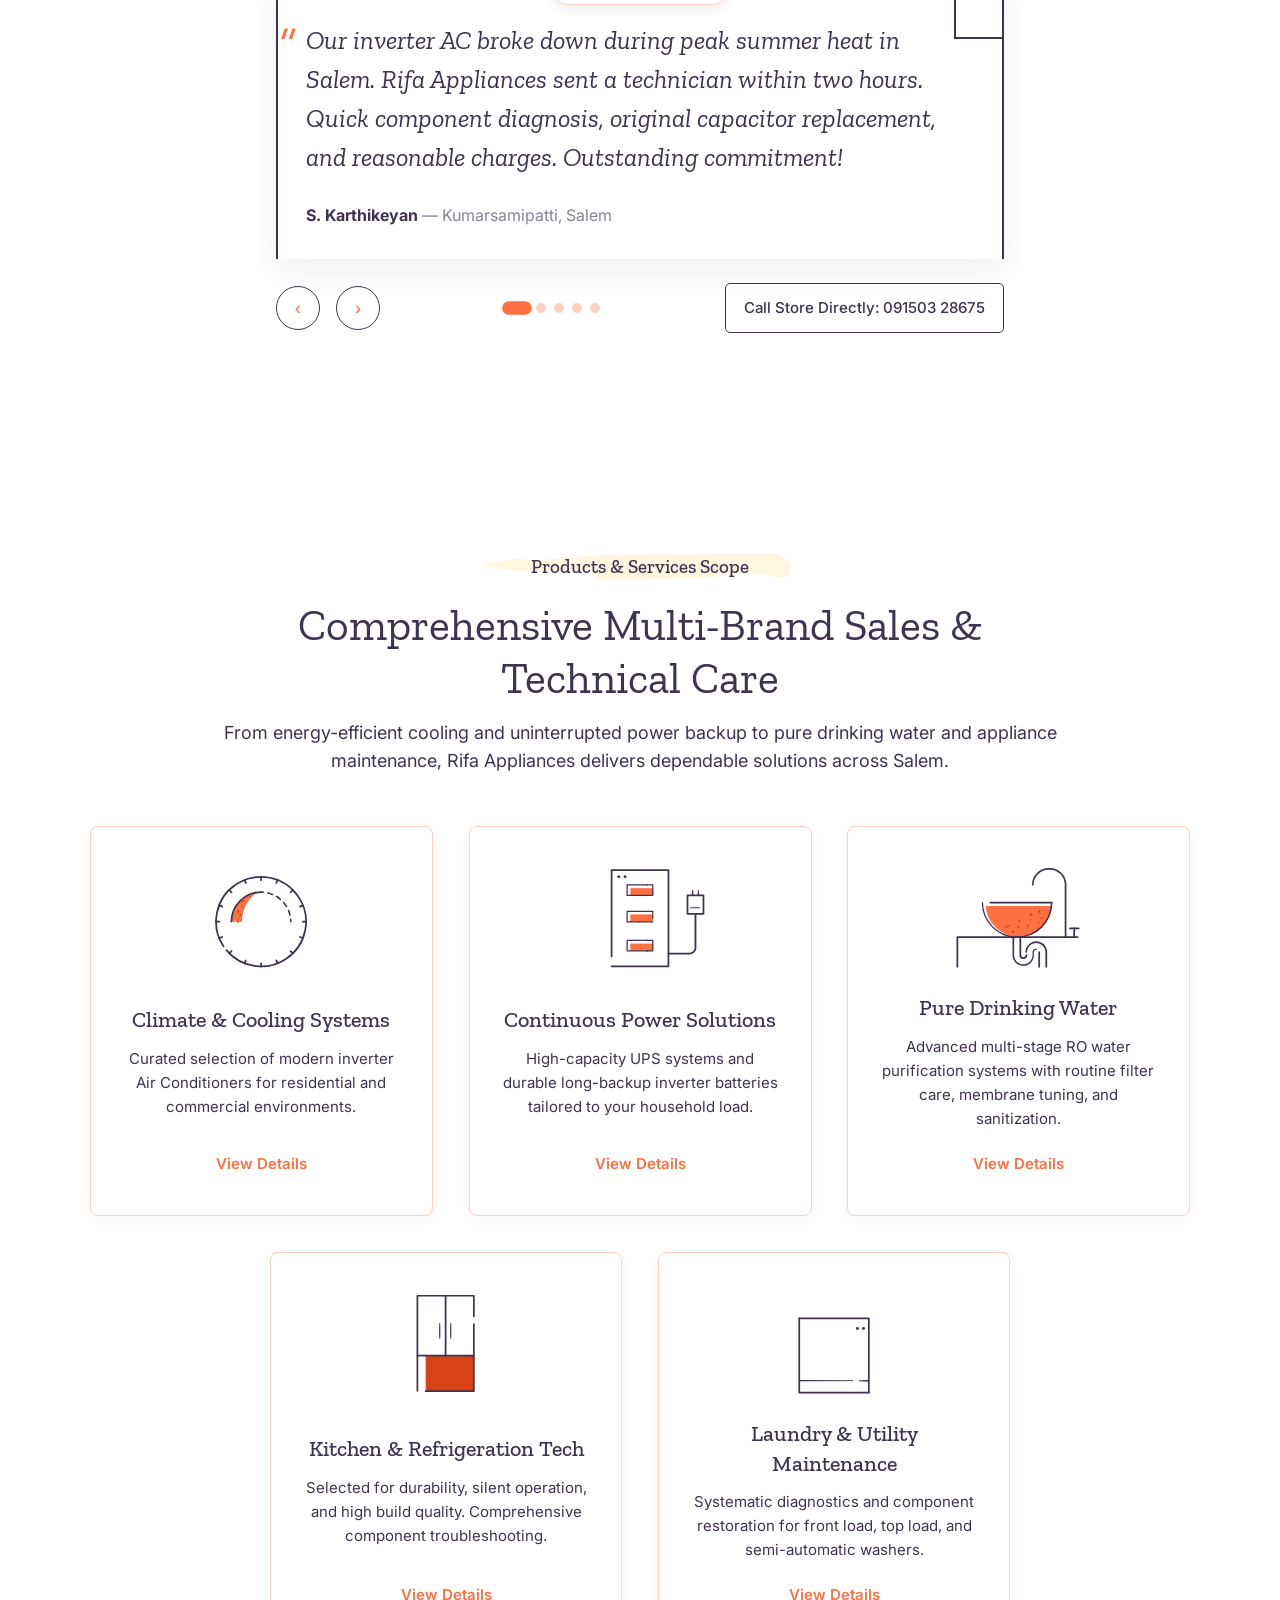
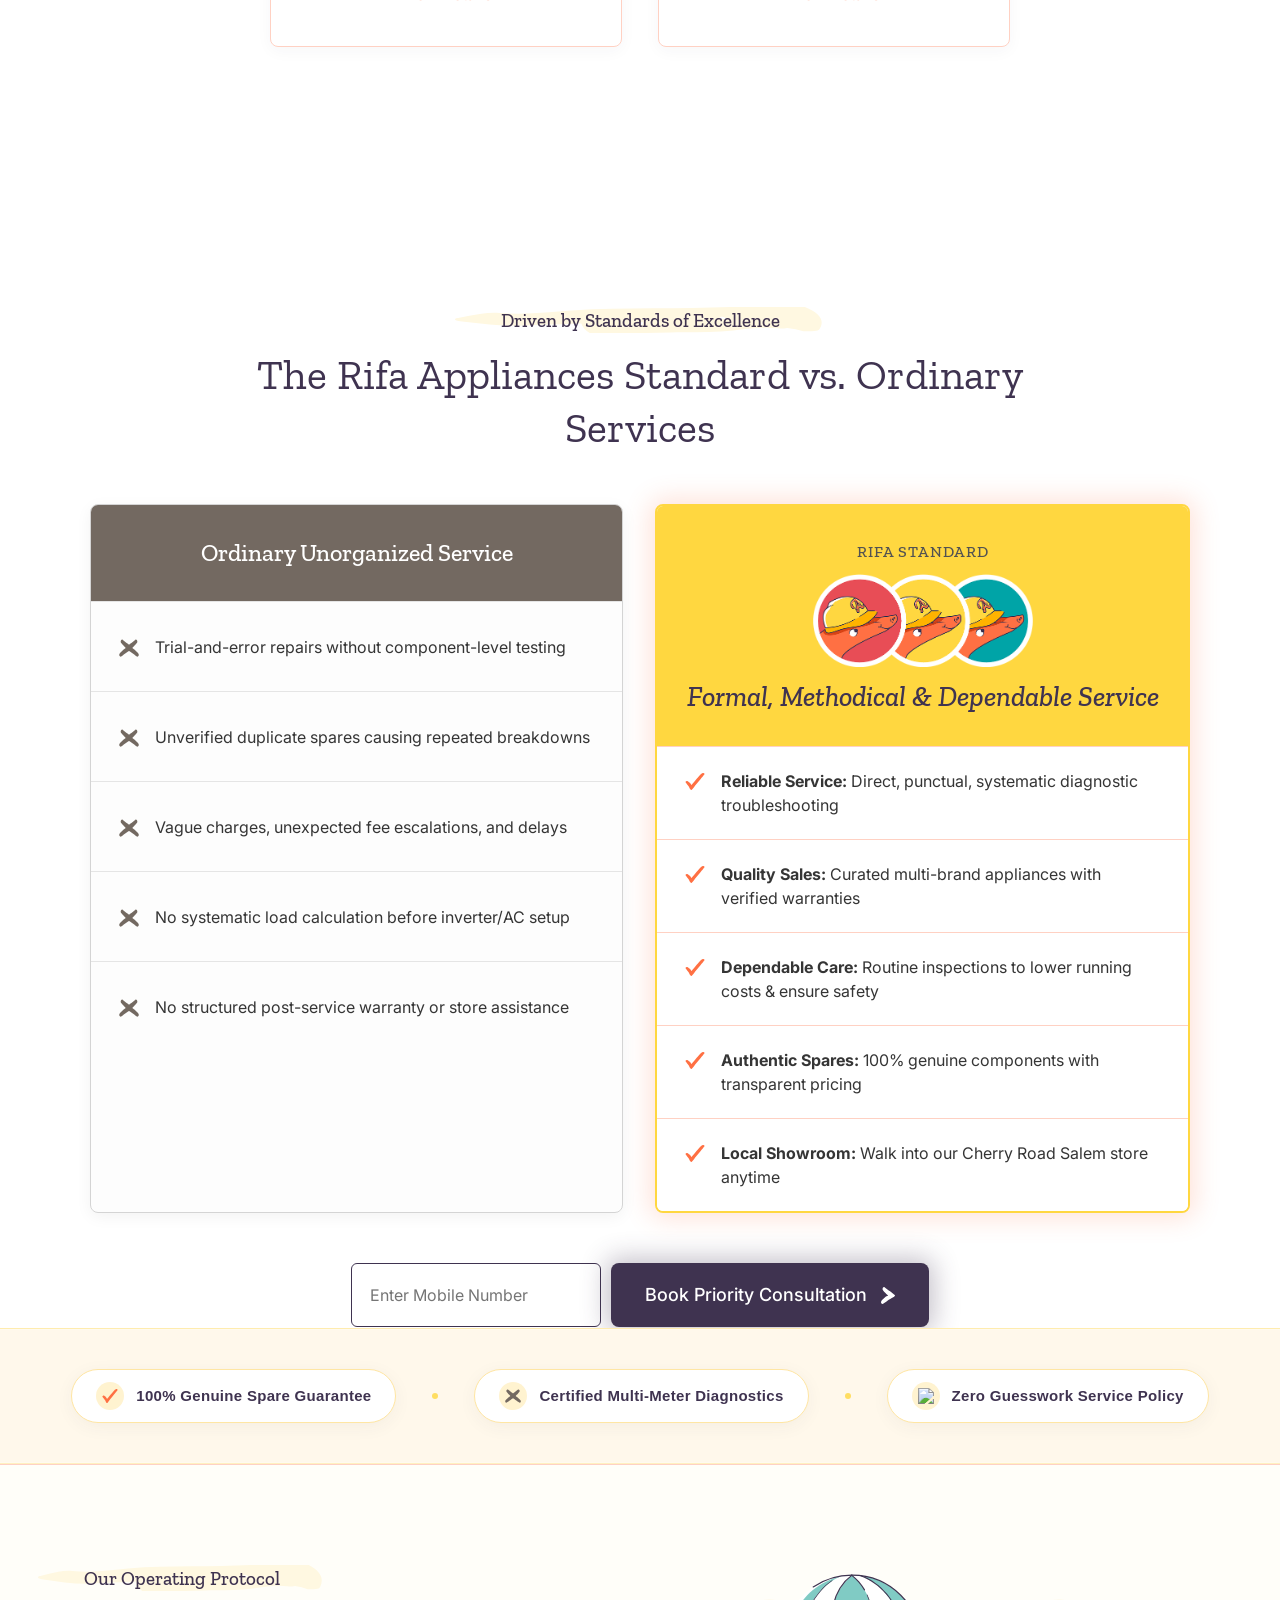
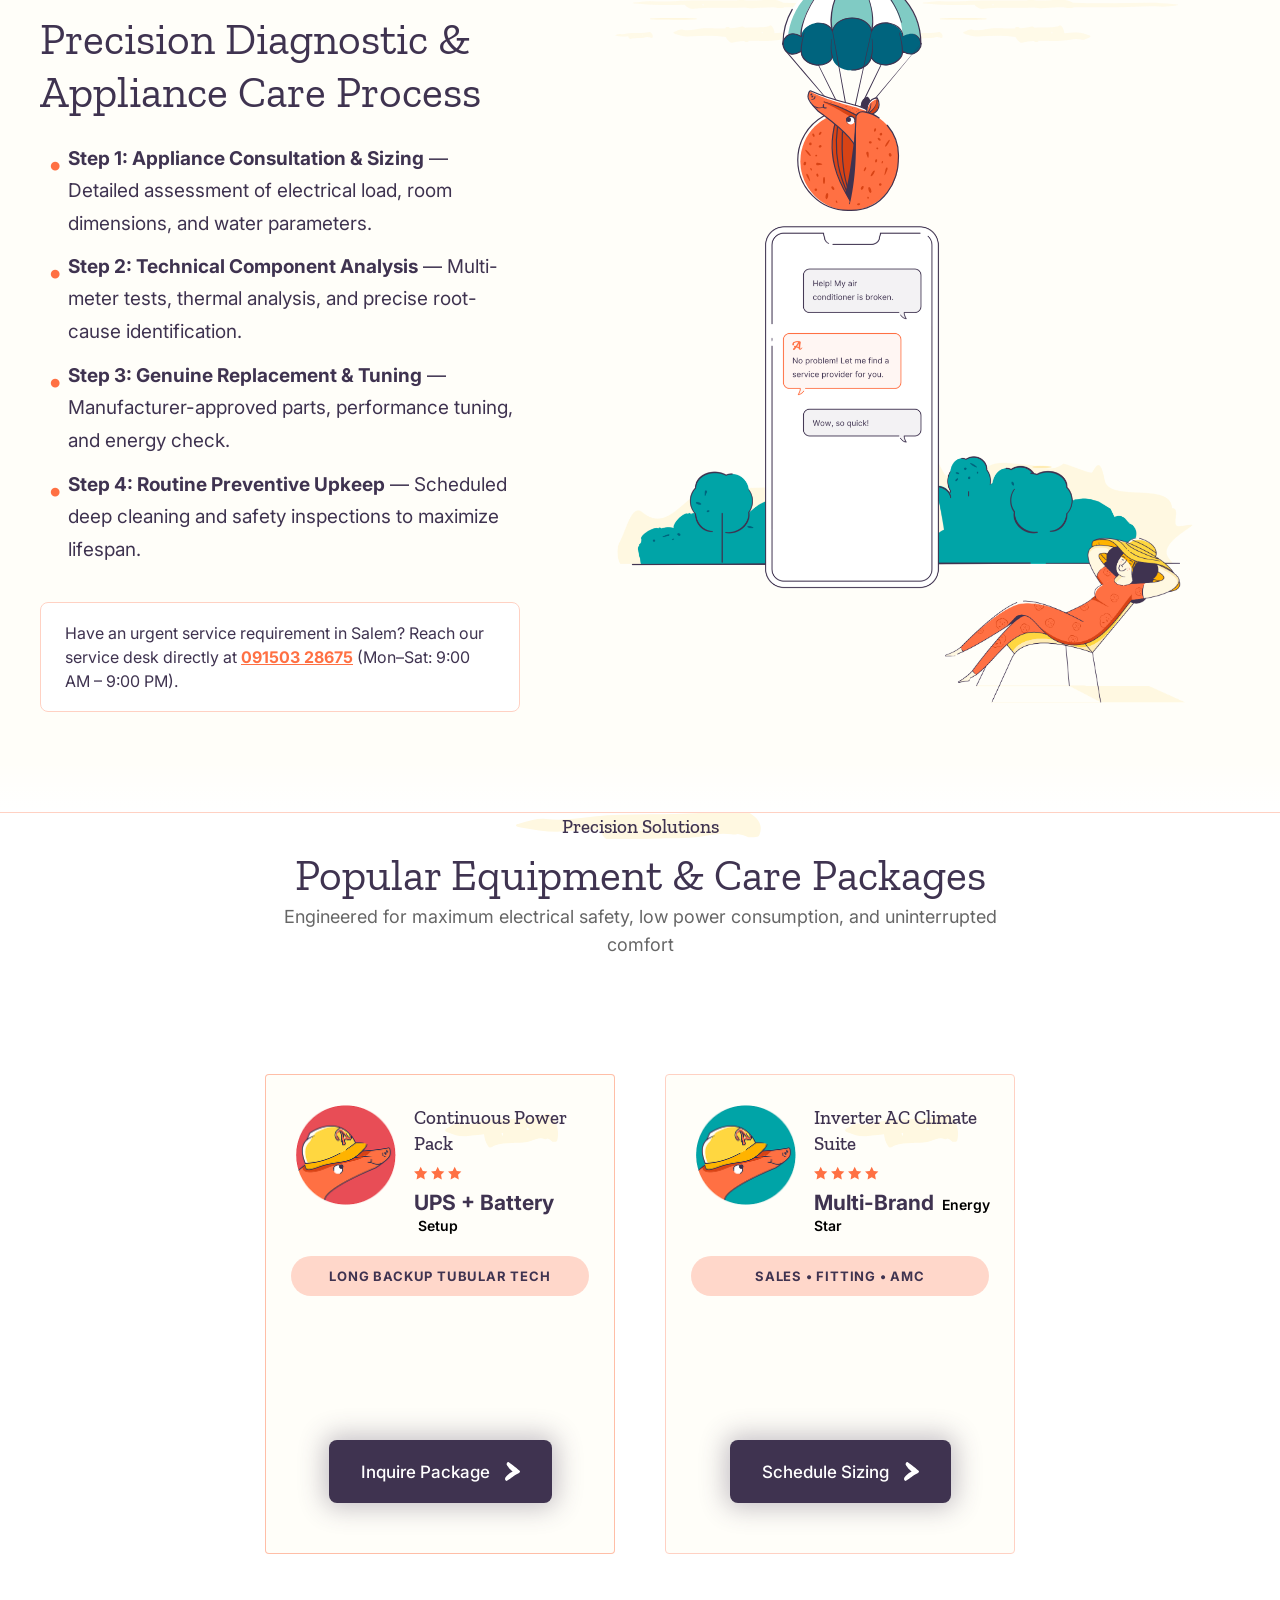
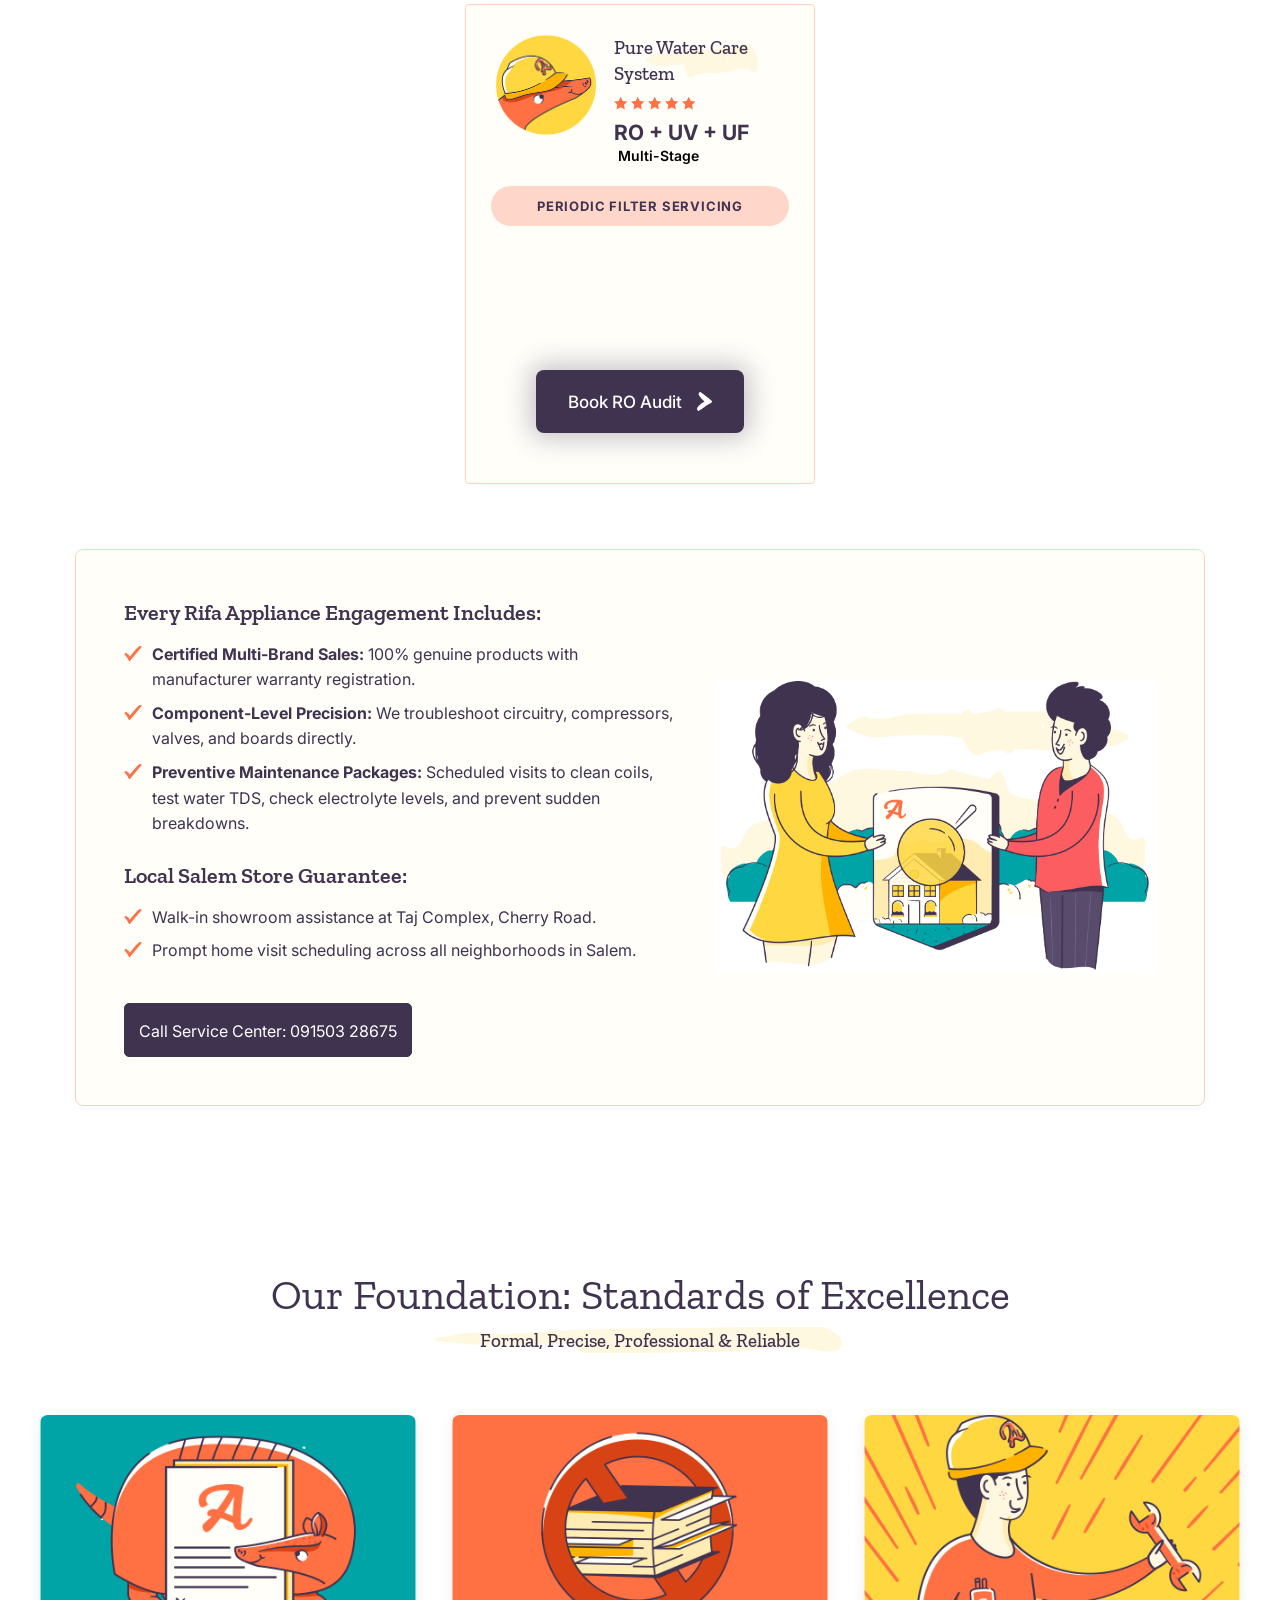
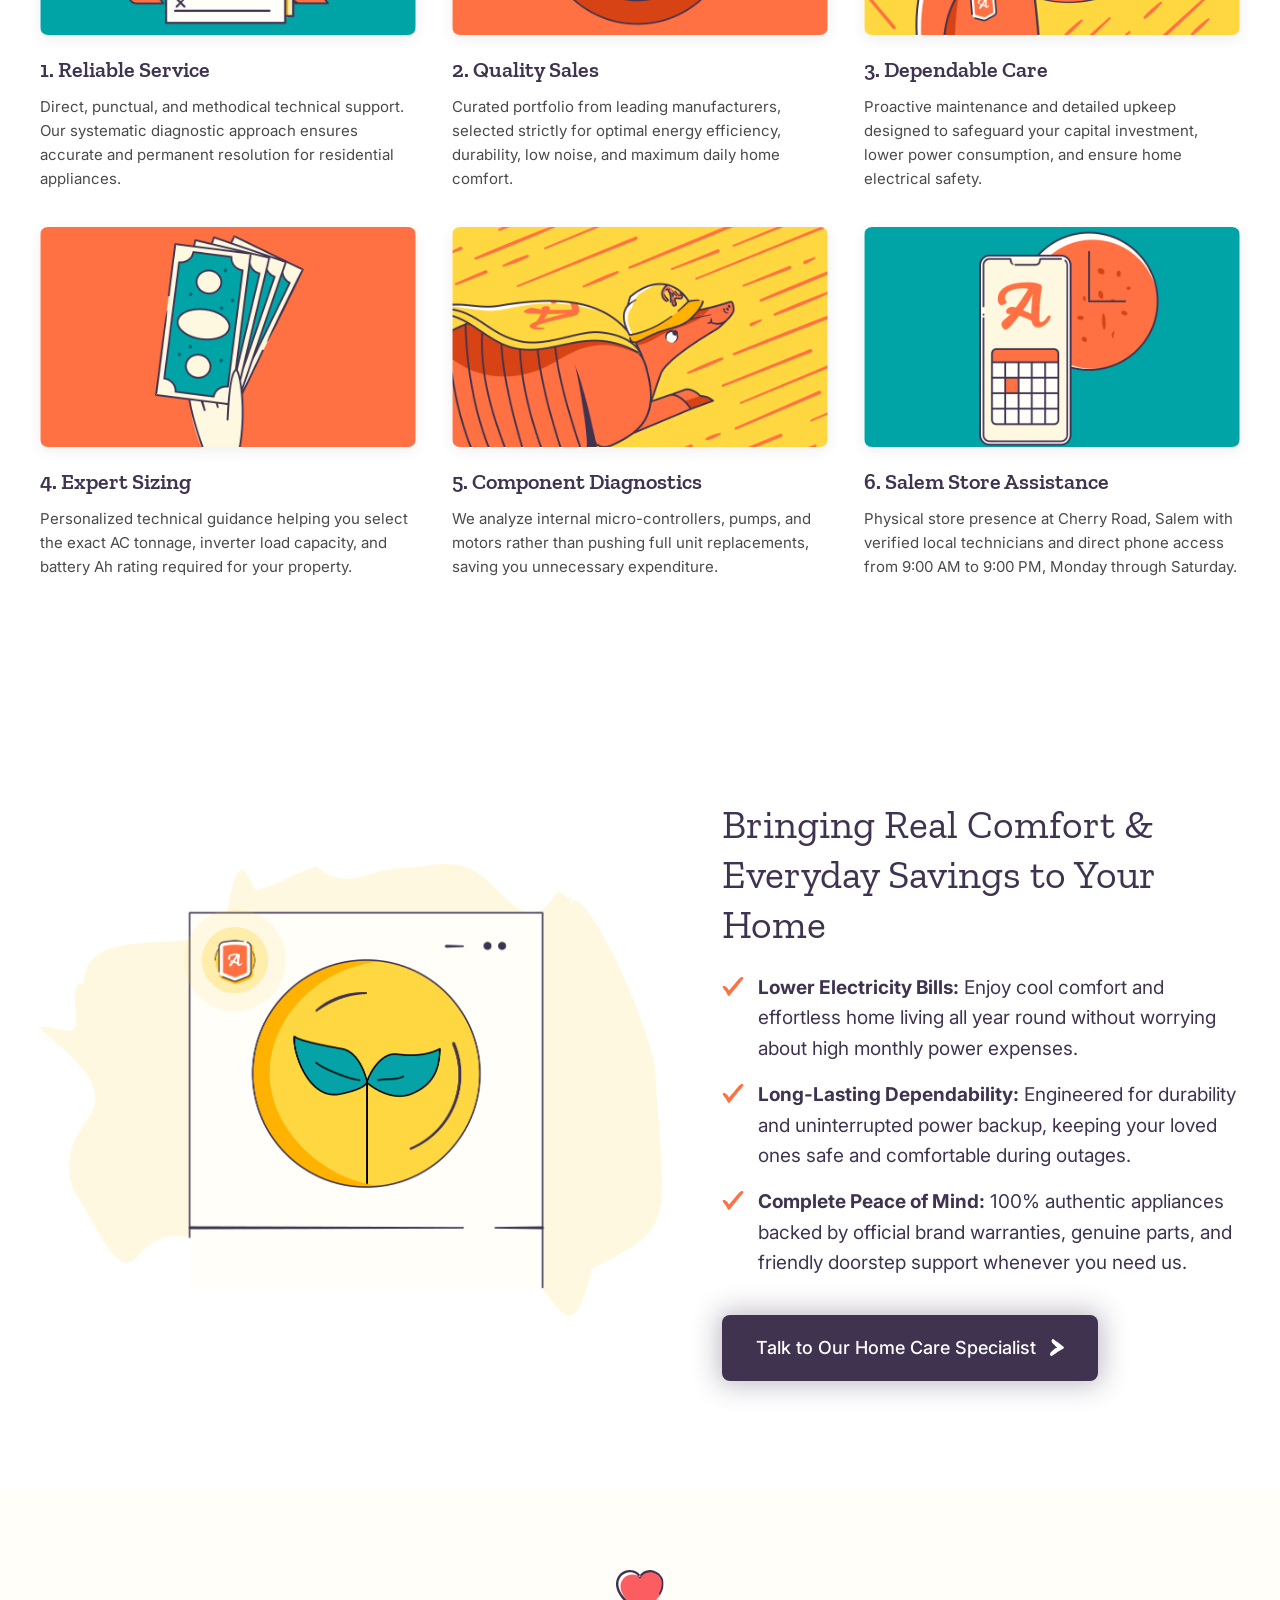
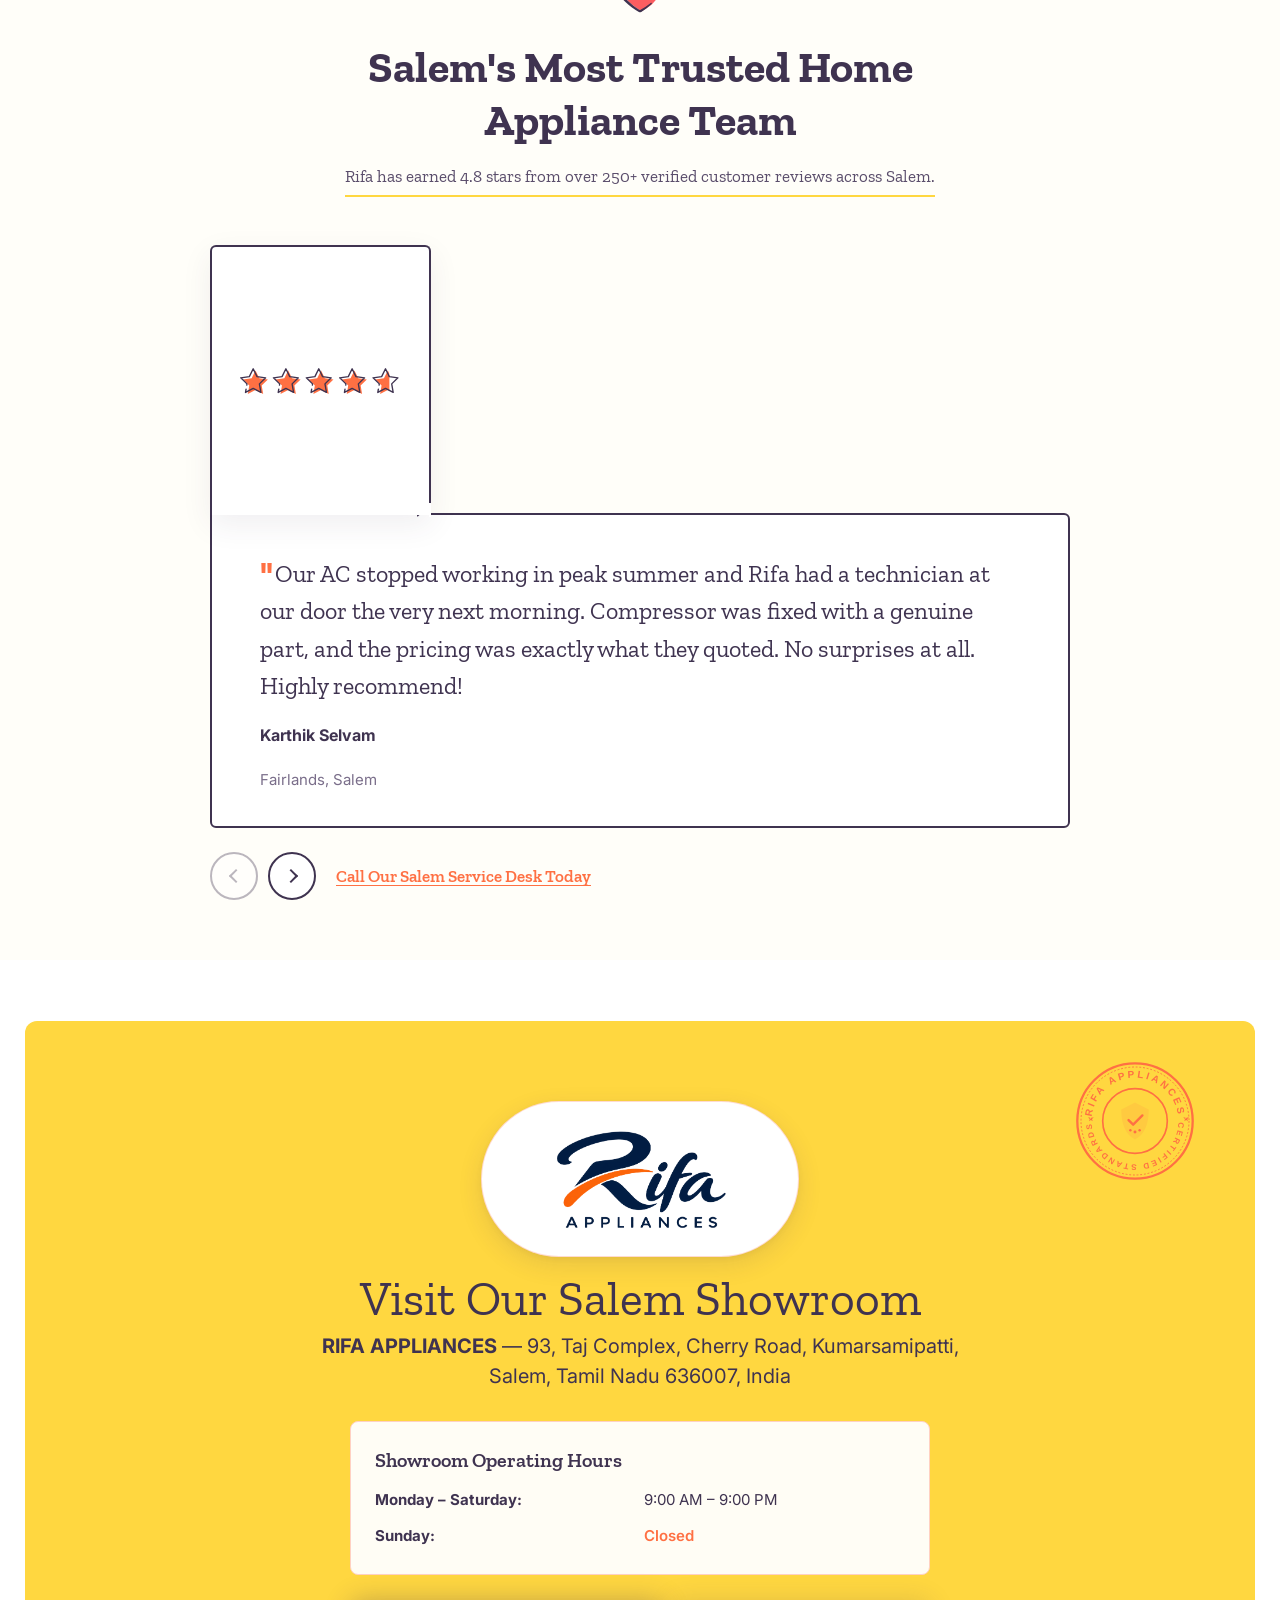
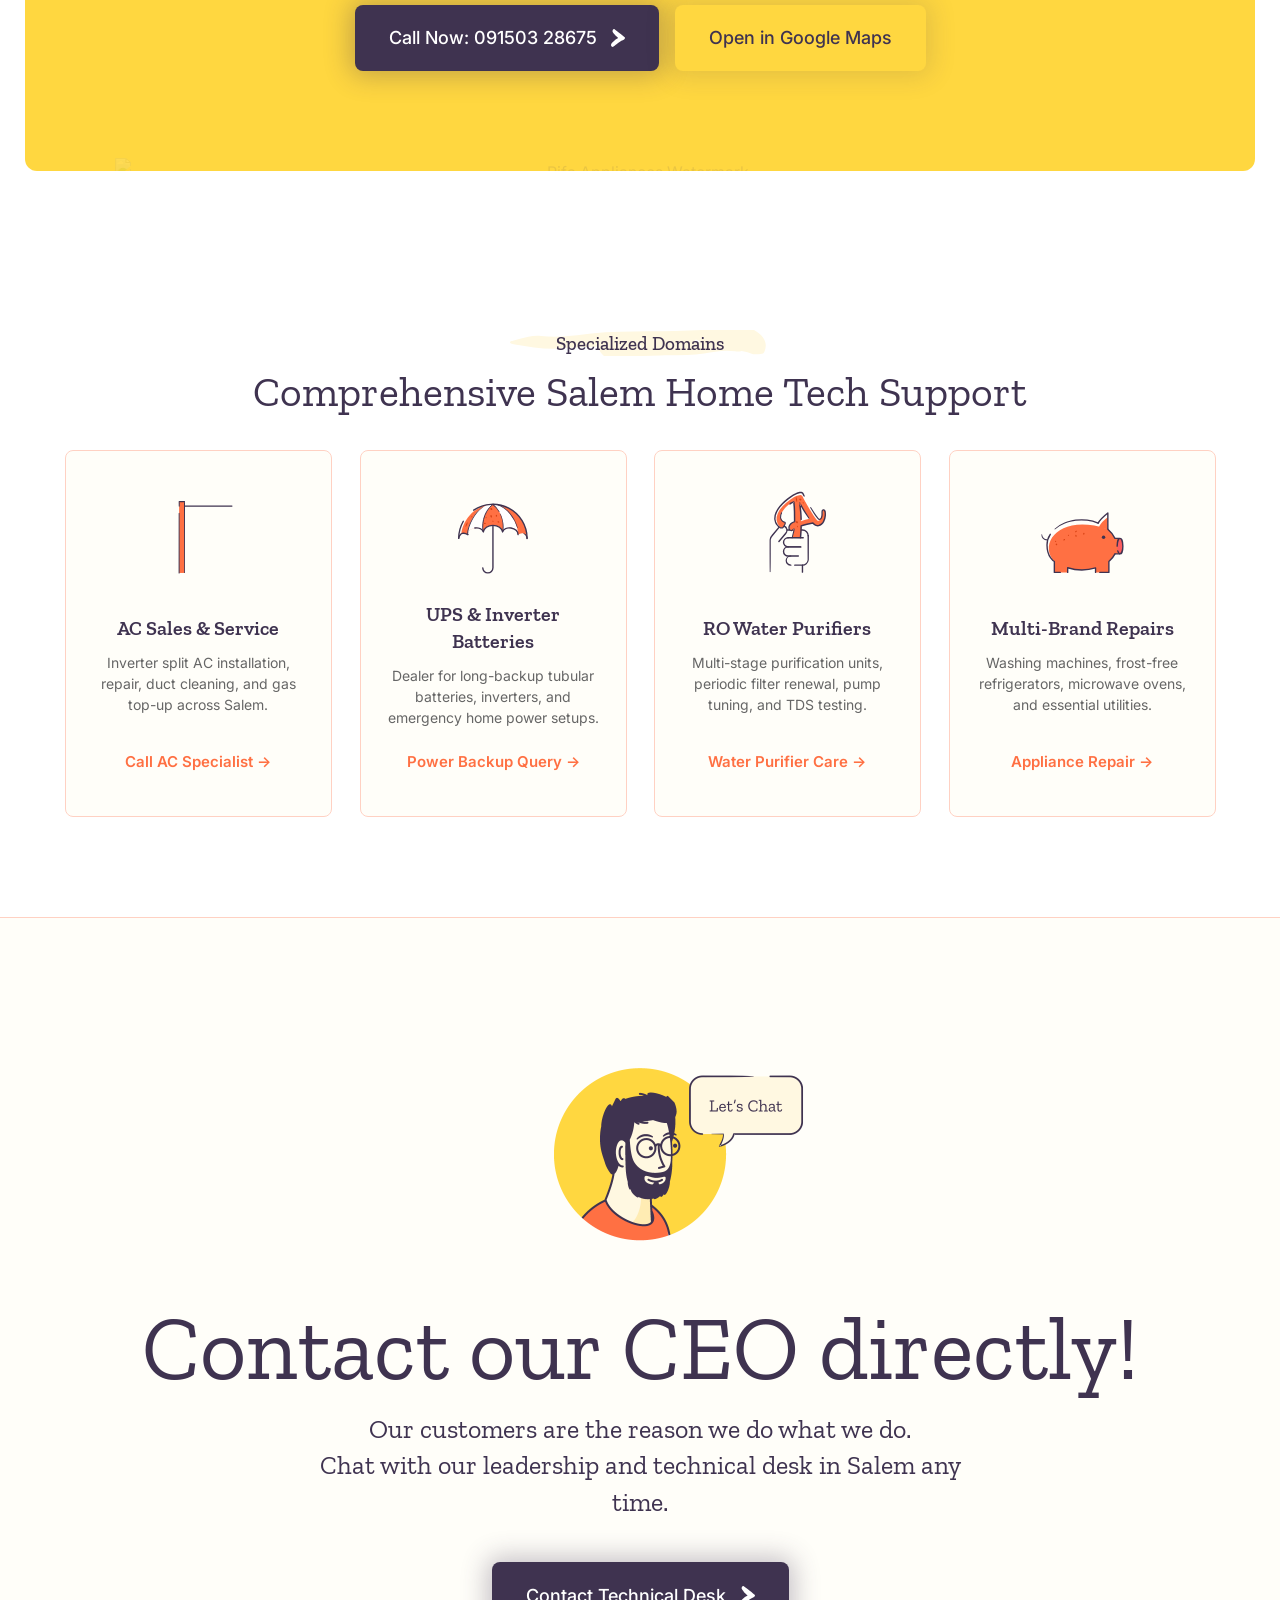
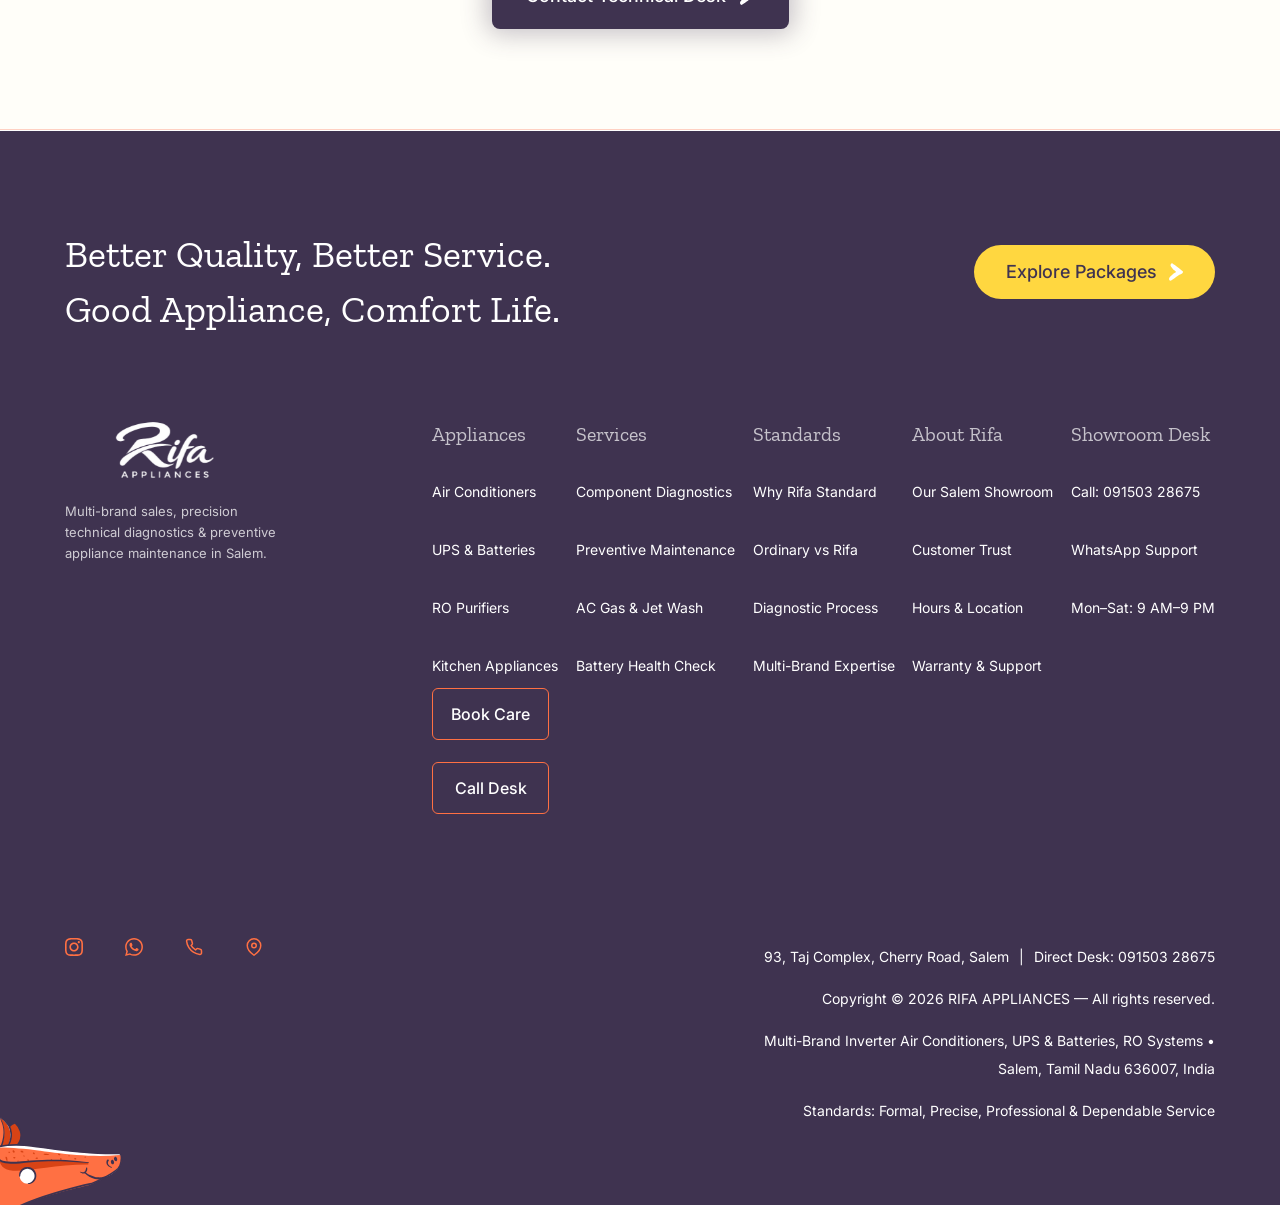
==== commit 90fbee19: "Refine Rifa Appliances website design Co-authored-by: Copilot <223556219+Copilot@users.noreply.githu" ====
--- a/index.html
+++ b/index.html
@@ -1095,8 +1095,8 @@
     <section id="store-location" style="padding: 60px 0;">
       <div class="contentContainer wide">
         <div class="big-cta-banner">
-          <img src="assets/asset-123.svg" class="big-cta-watermark" alt="Rifa Appliances Watermark">
-          <img src="assets/asset-124.svg" class="big-cta-seal" alt="Certified Standards">
+          <img src="assets/rifa-watermark.svg" class="big-cta-watermark" alt="Rifa Appliances Watermark">
+          <img src="assets/rifa-certified-seal.svg" class="big-cta-seal" alt="Rifa Appliances Certified Standards">
 
           <div class="big-cta-content">
             <div class="big-cta-brand-badge">
--- a/armadillo.css
+++ b/armadillo.css
@@ -3222,15 +3222,15 @@
 
 .big-cta-watermark {
   position: absolute;
-  bottom: -30px;
+  bottom: -15px;
   left: 50%;
   transform: translateX(-50%);
-  width: 85%;
-  max-width: 900px;
-  opacity: 0.12;
-  filter: grayscale(1) contrast(1.2);
+  width: 90%;
+  max-width: 1050px;
+  opacity: 0.10;
   pointer-events: none;
   object-fit: contain;
+  user-select: none;
 }
 
 .big-cta-seal {
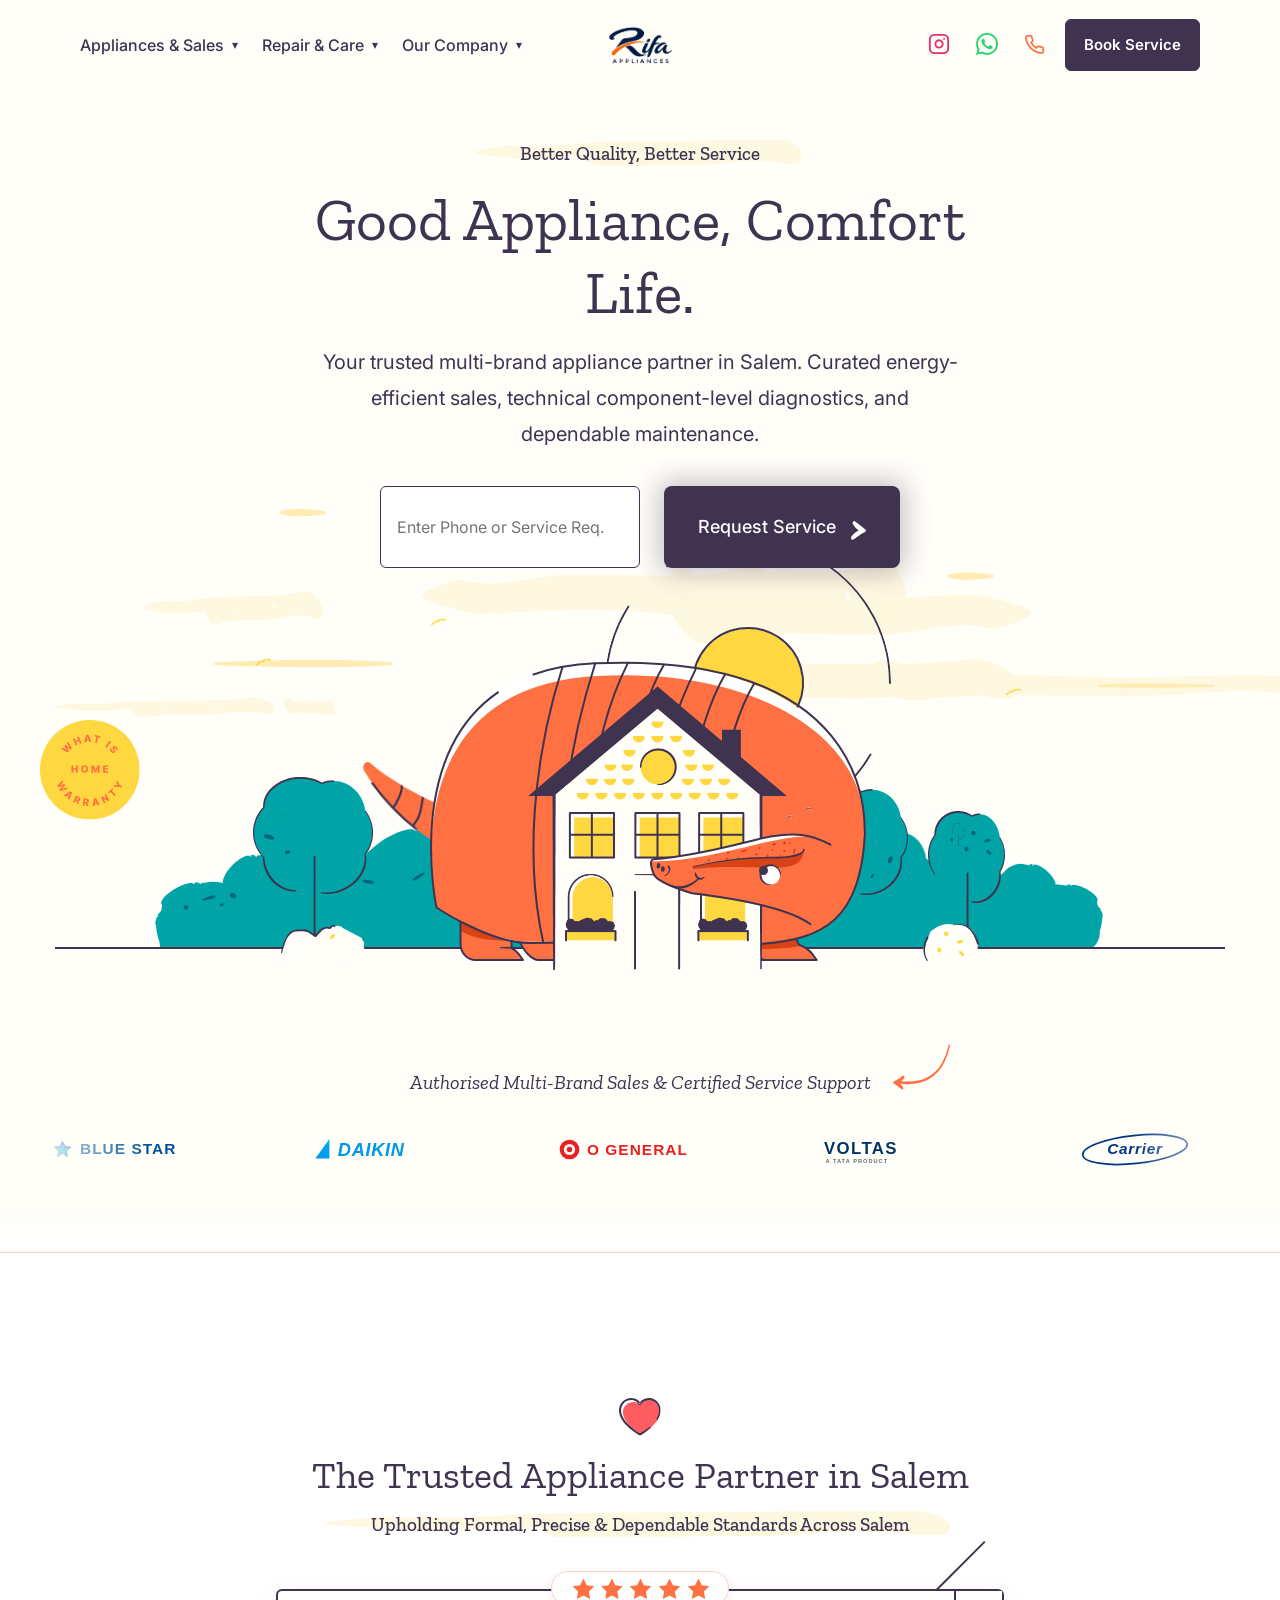
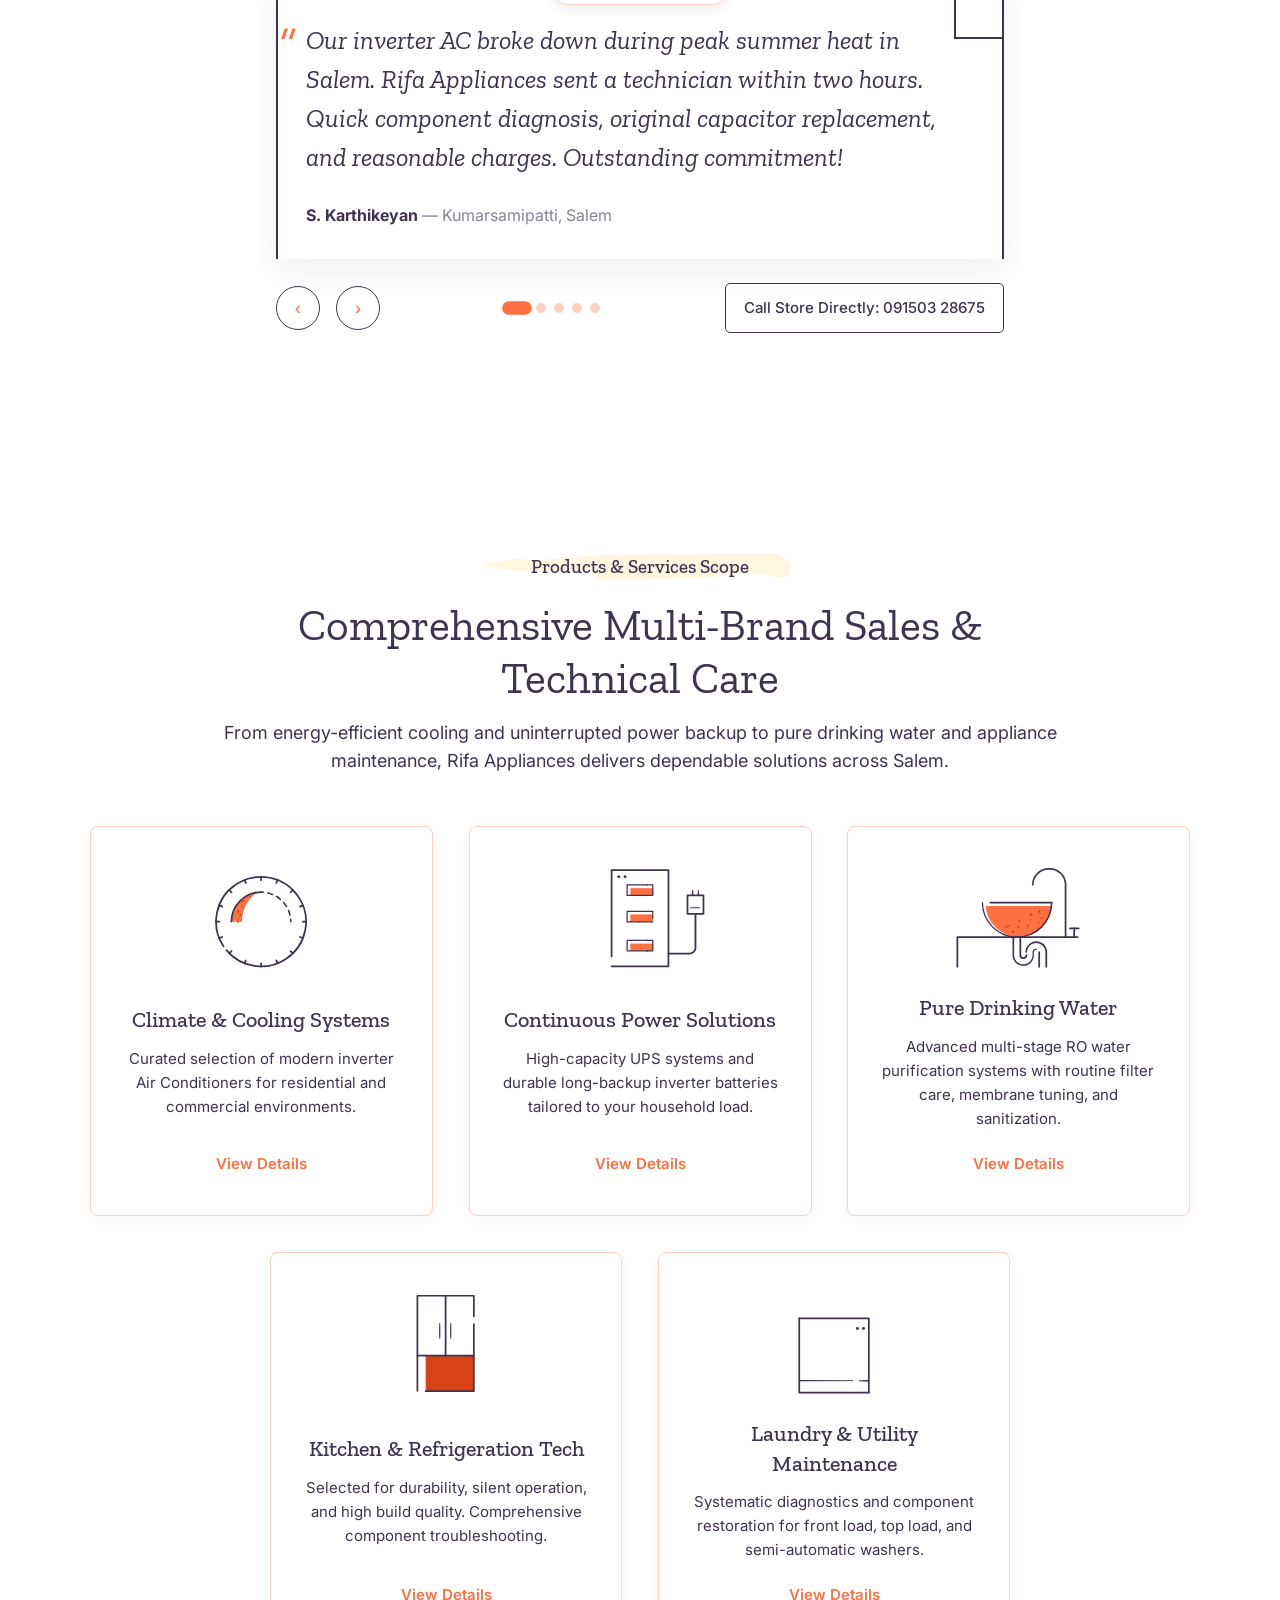
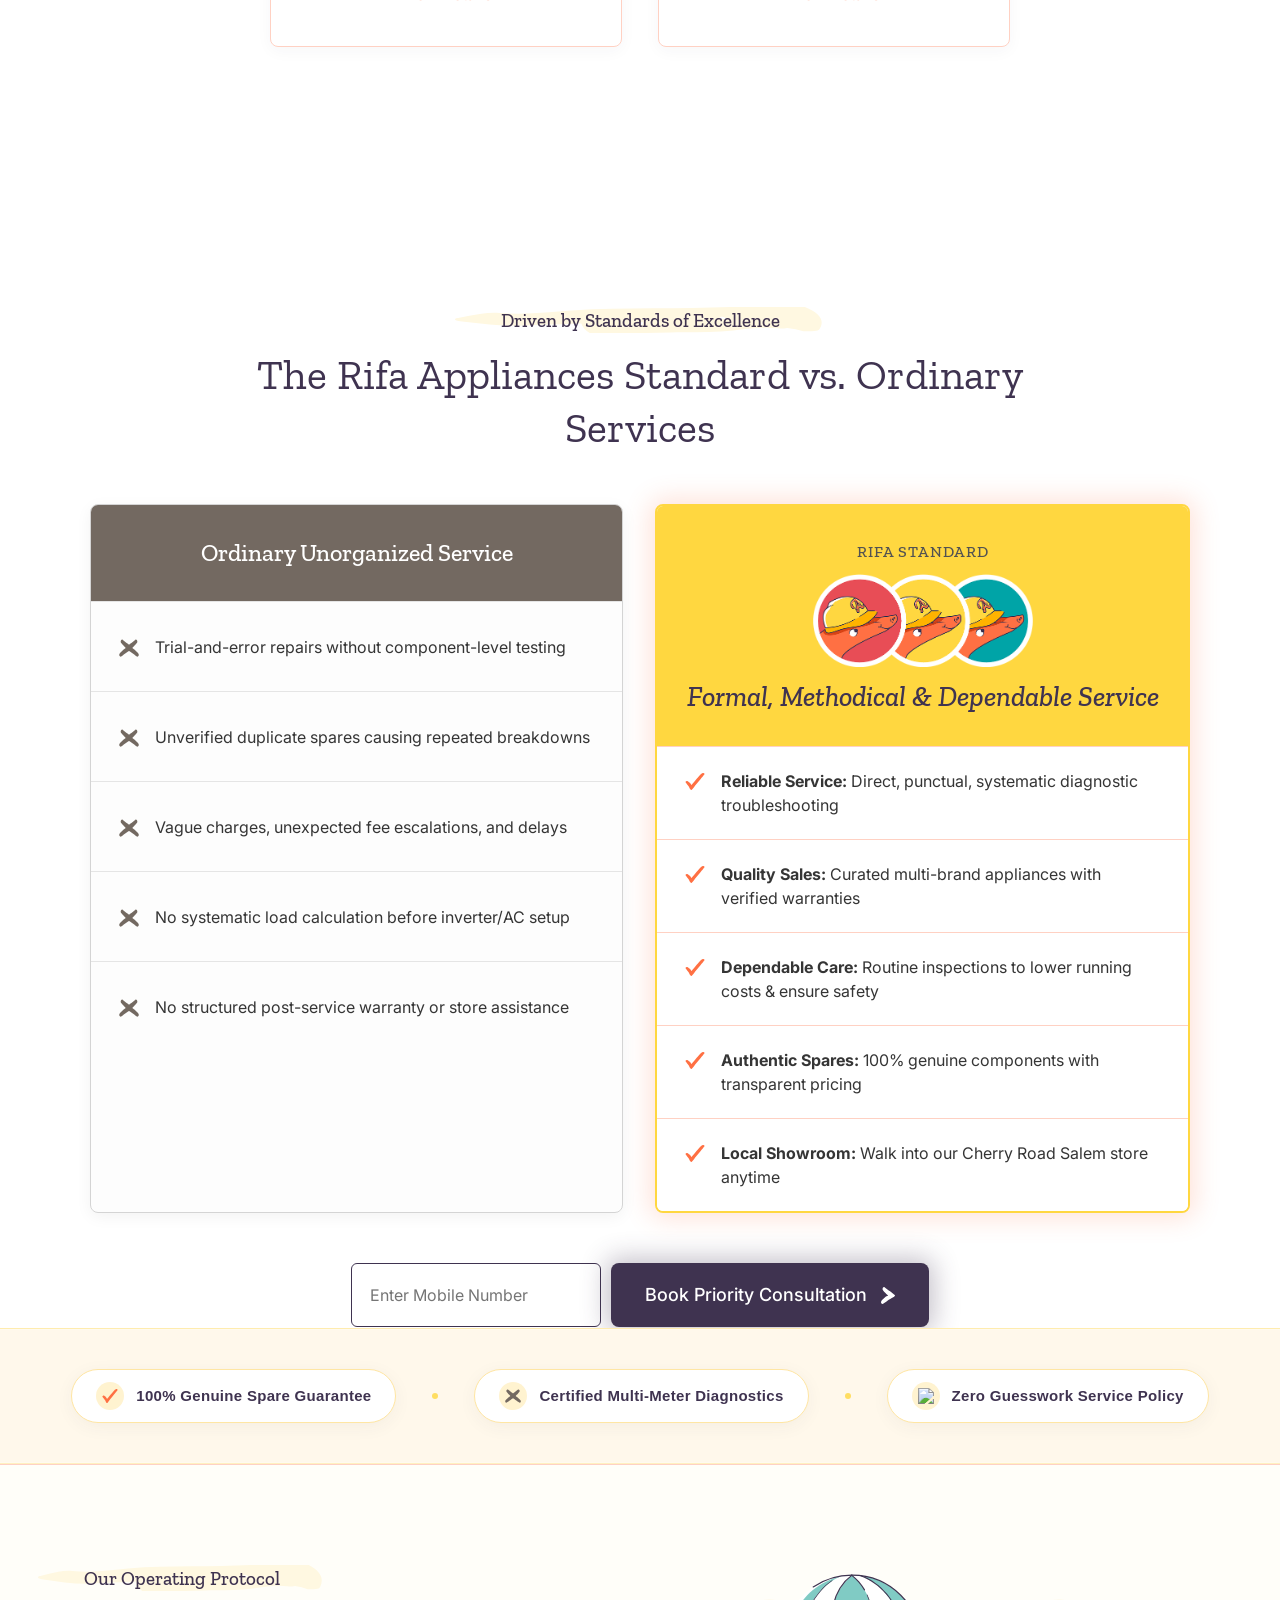
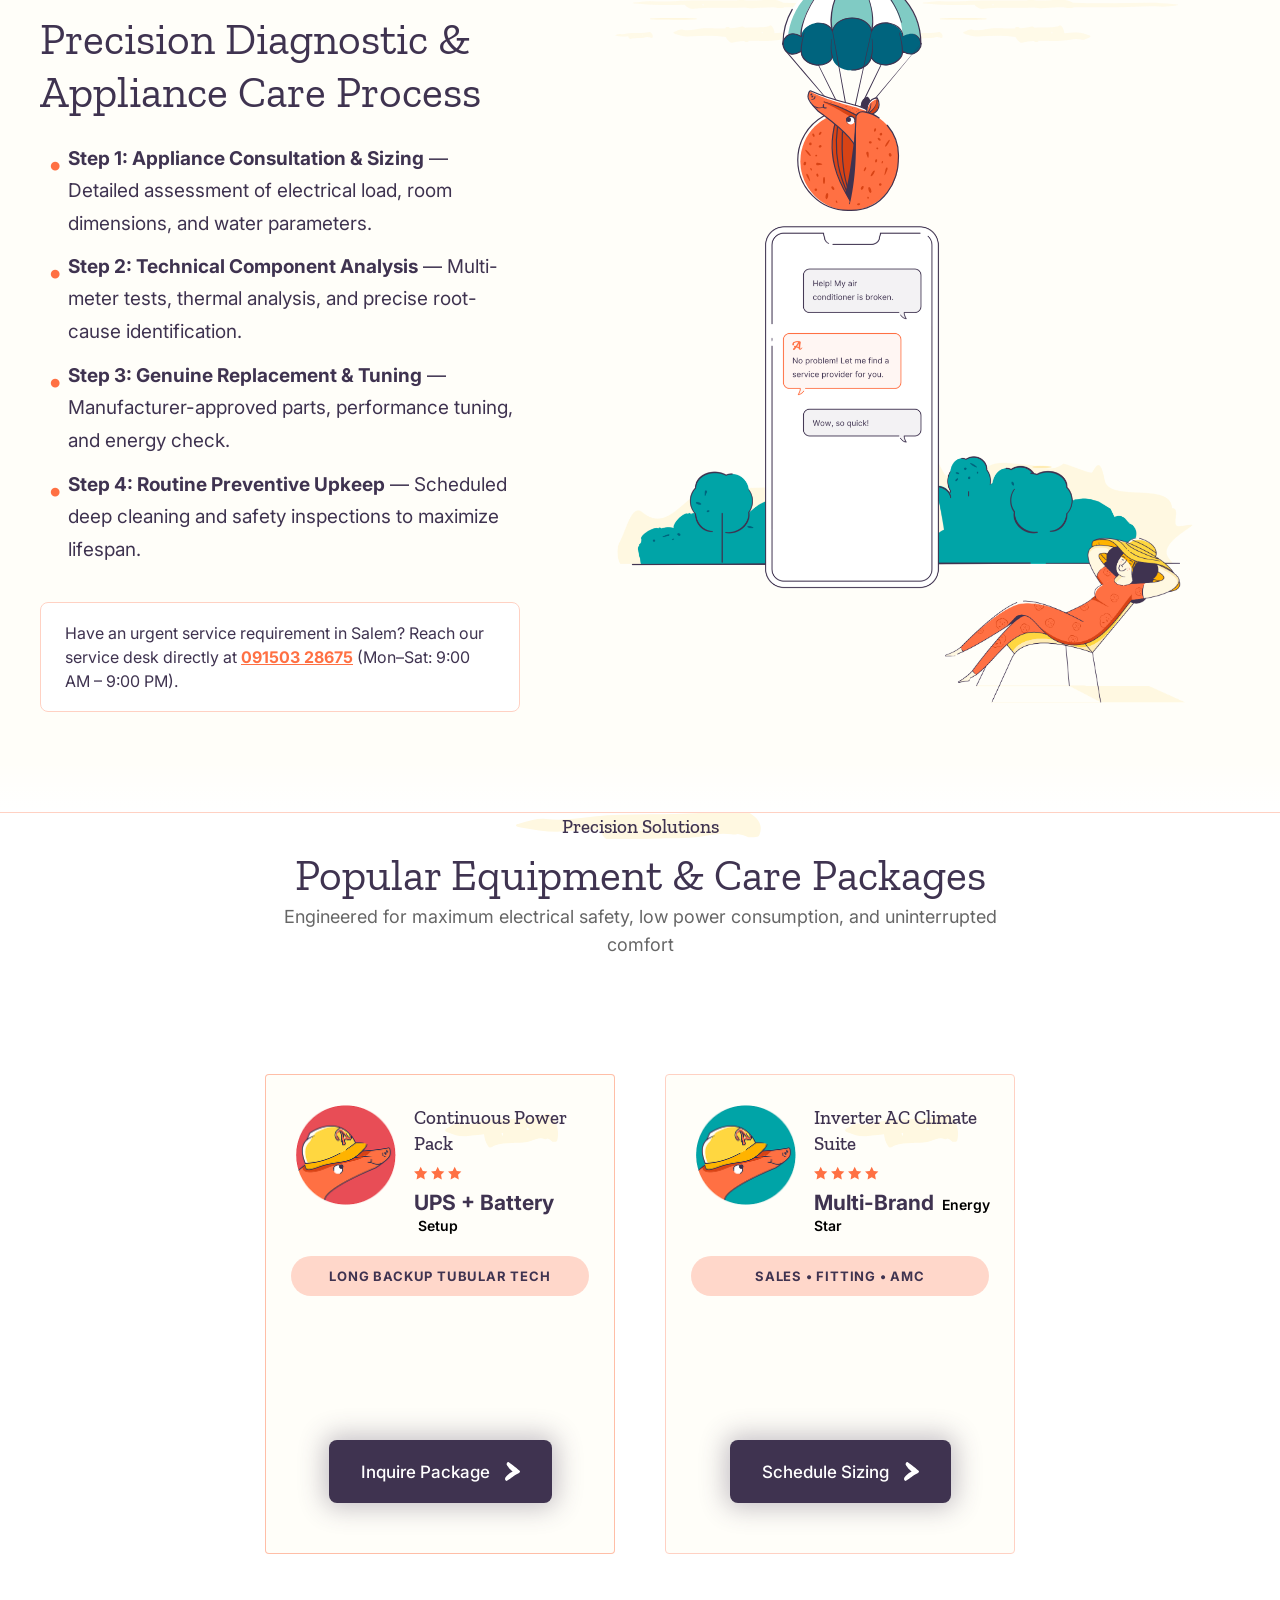
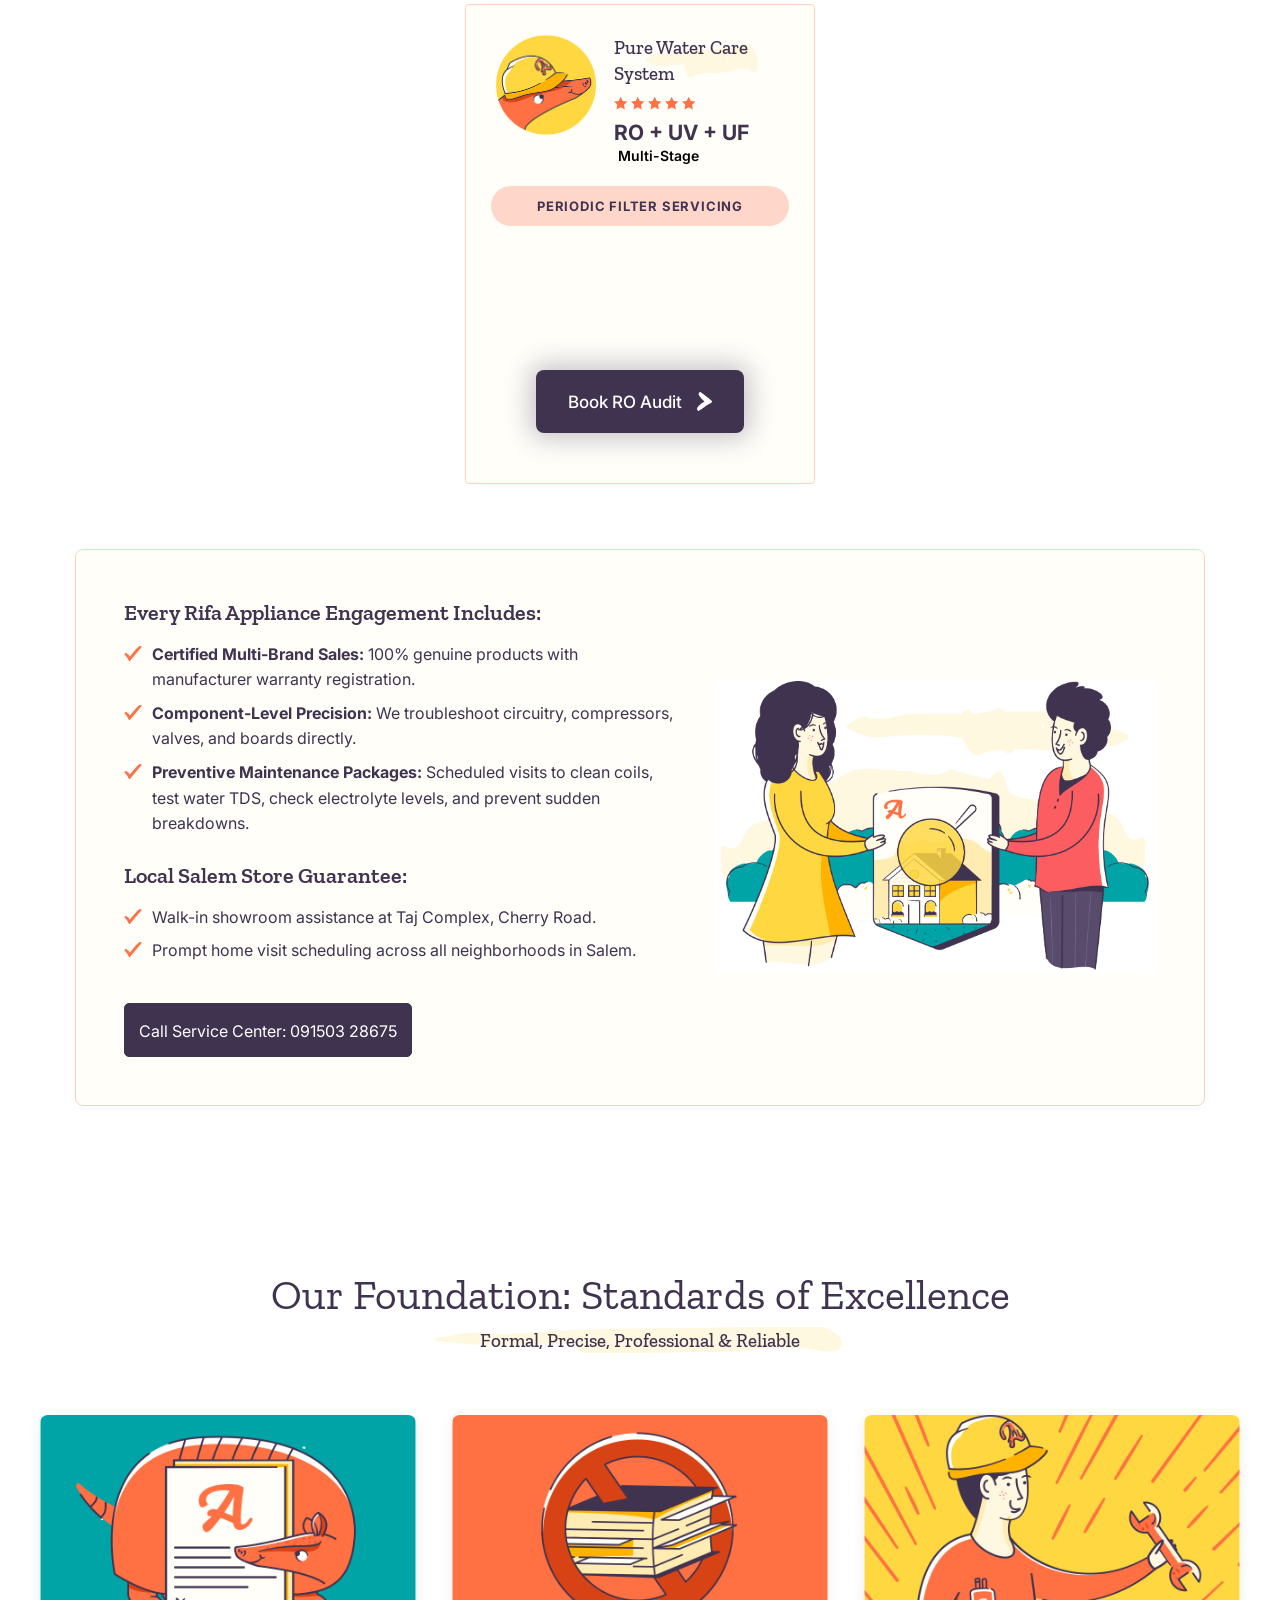
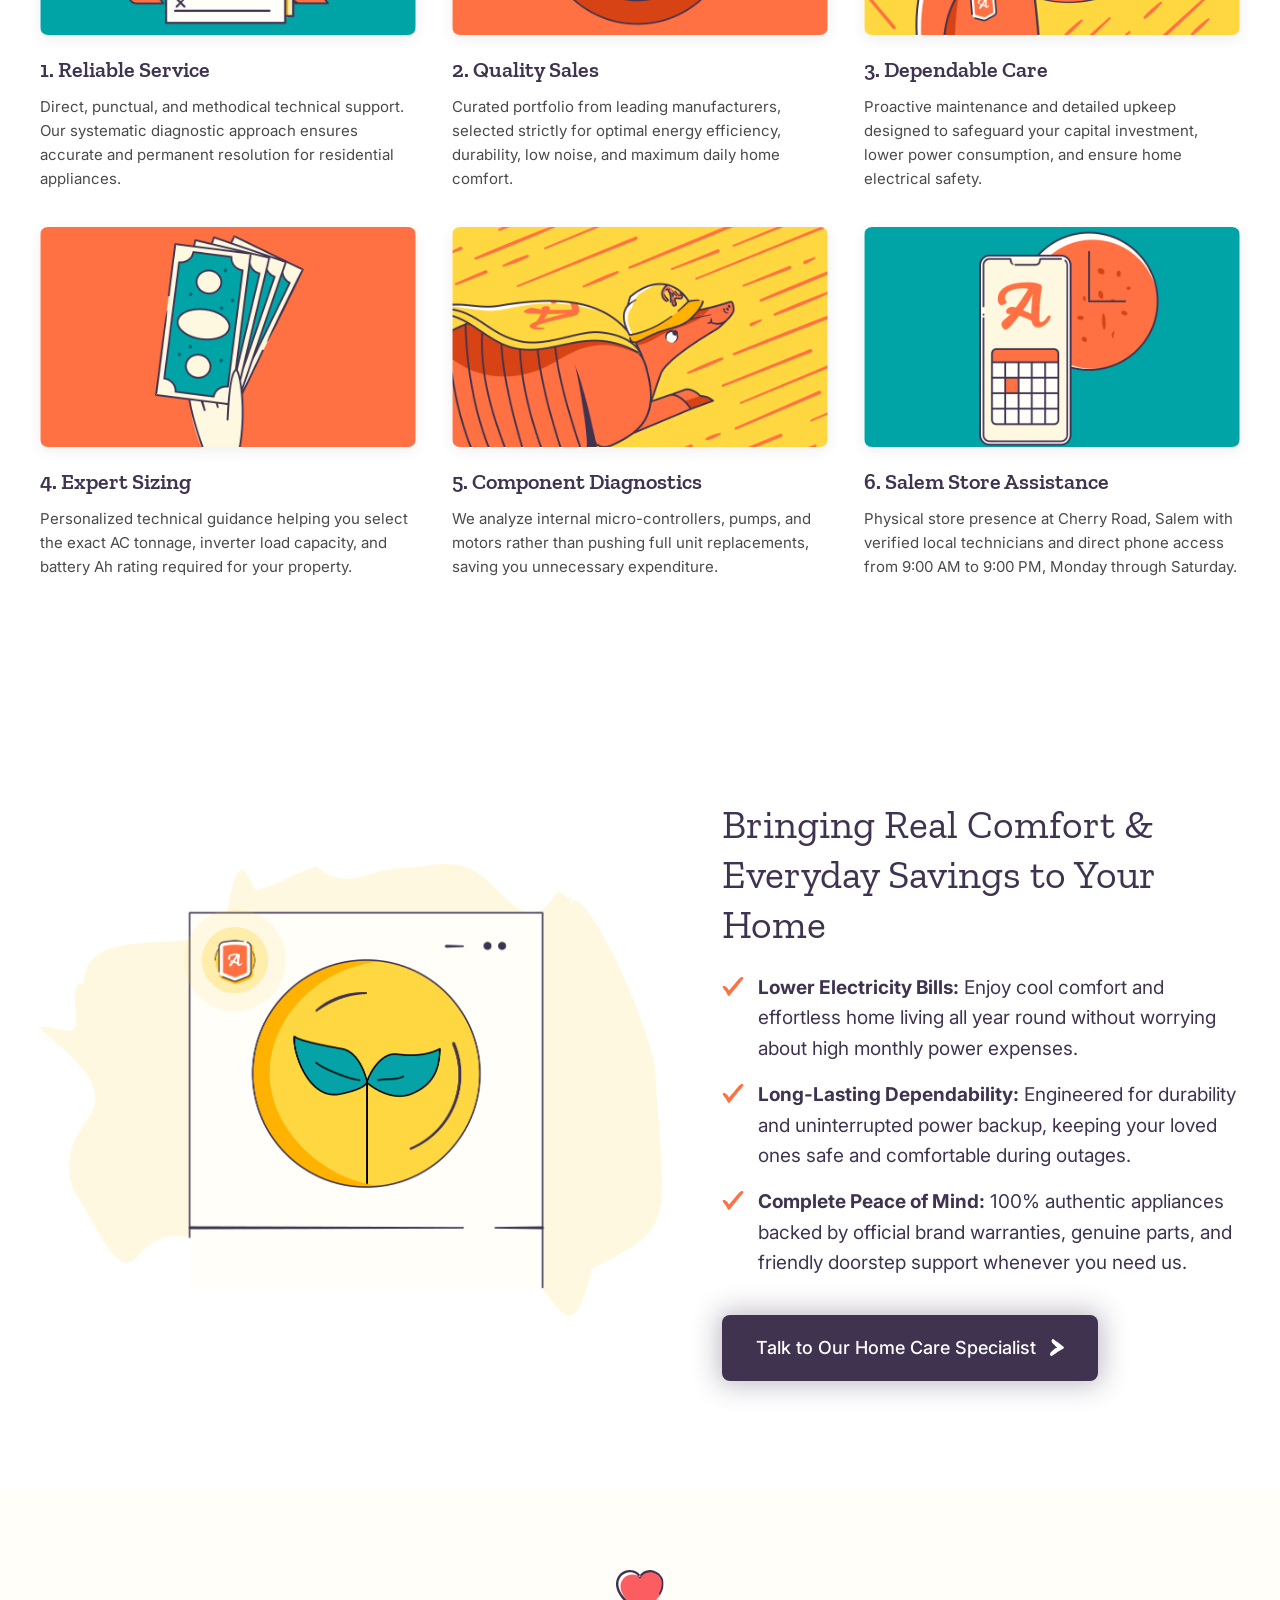
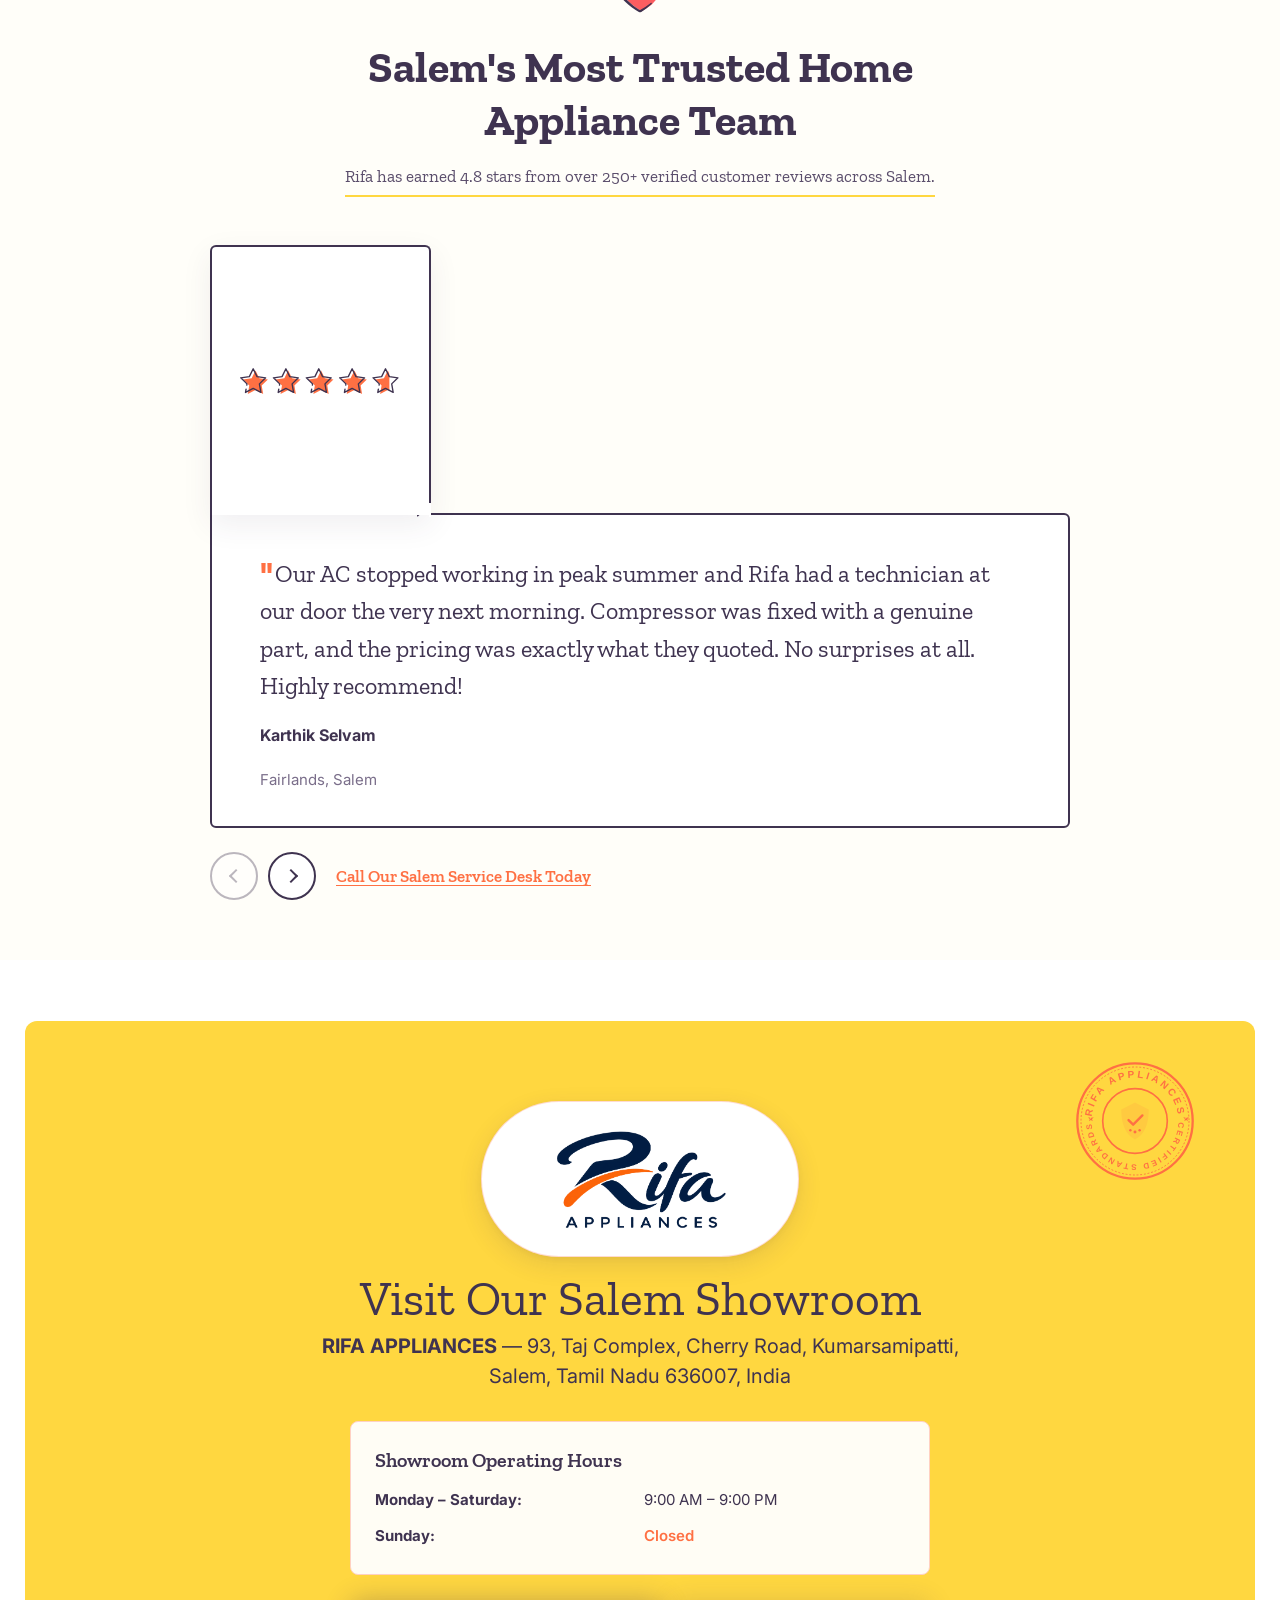
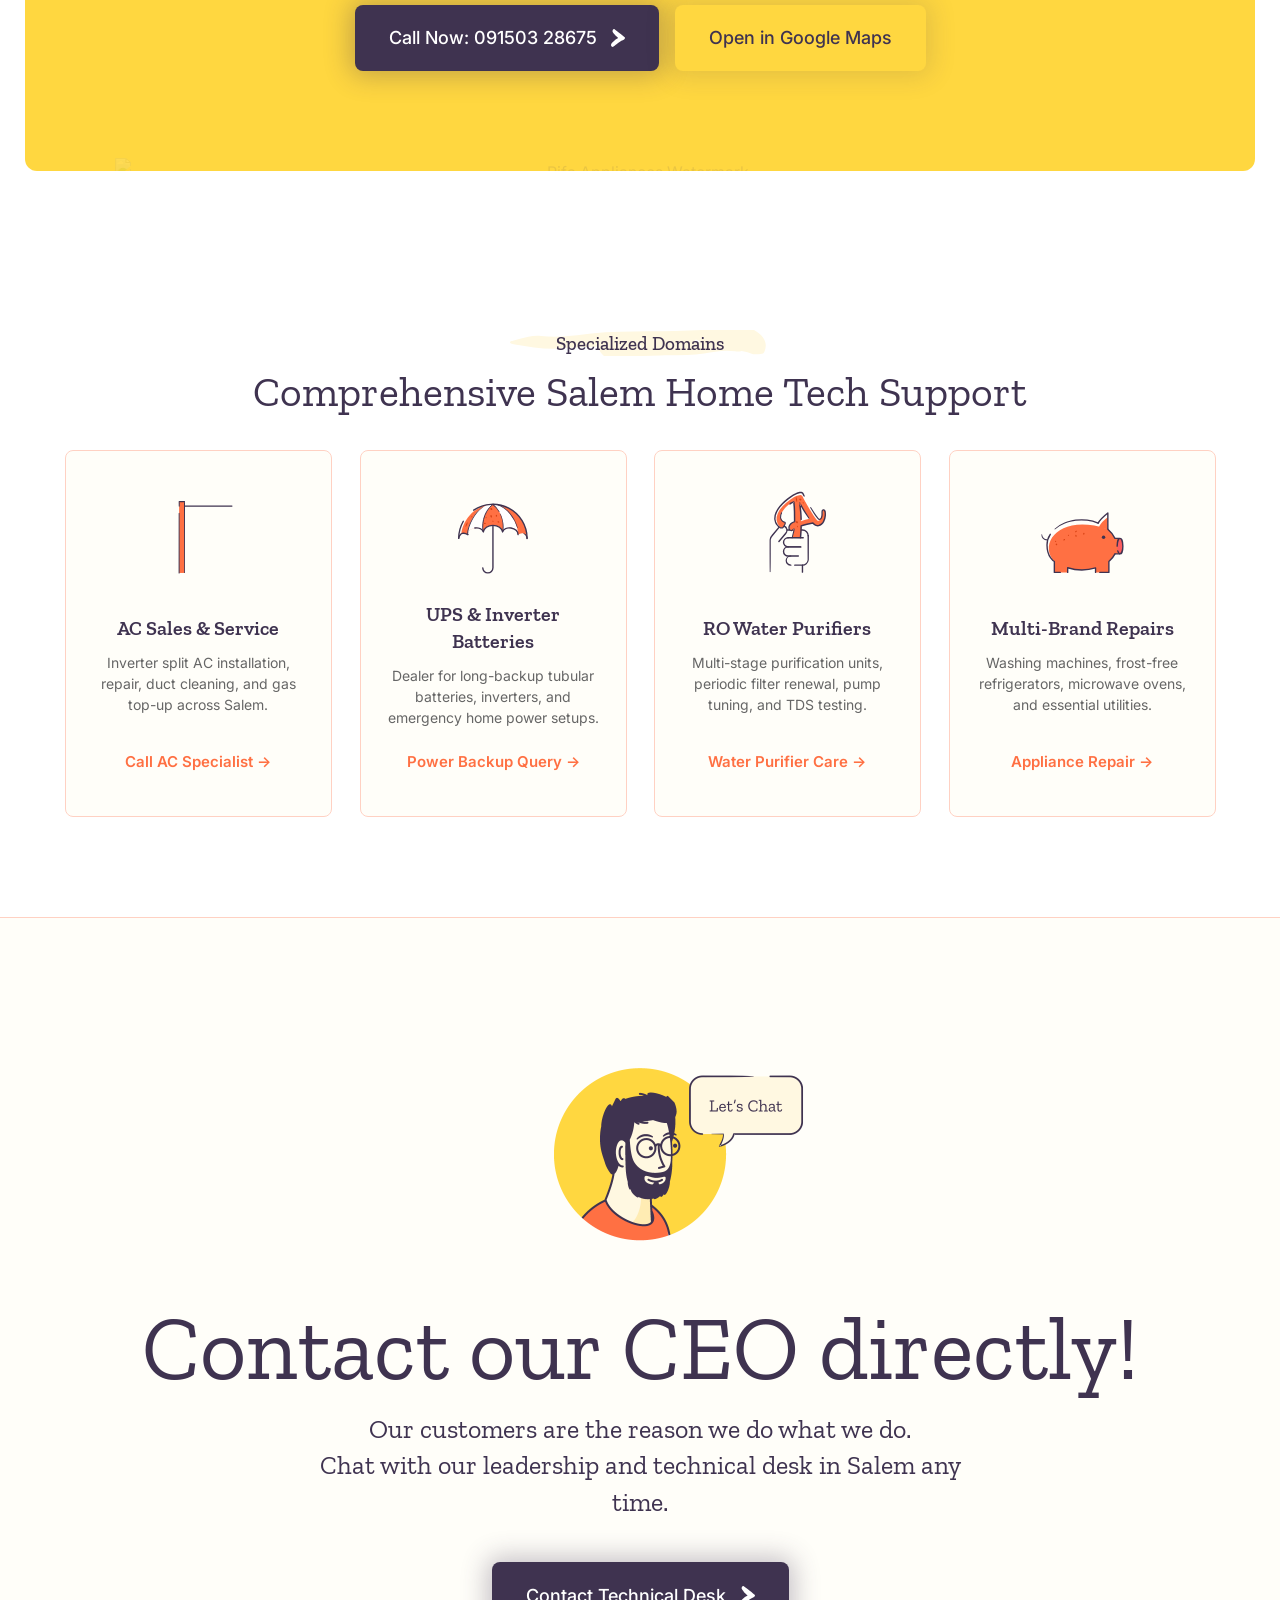
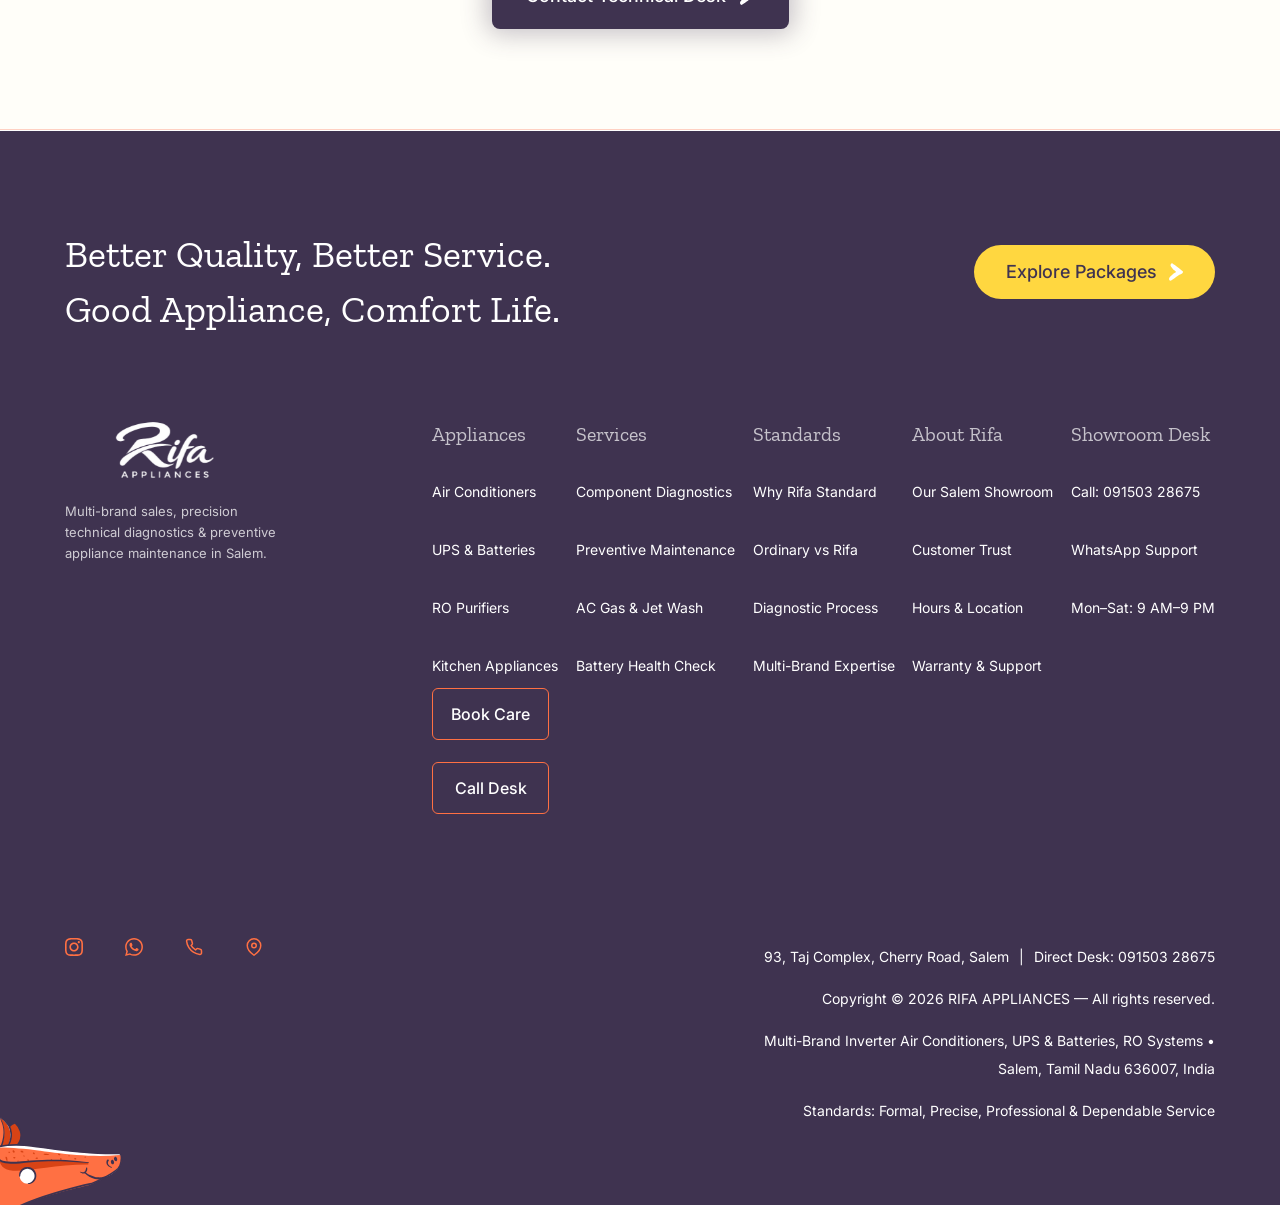
==== commit 7c08dbe5: "Update website interactions and styling Co-authored-by: Copilot <223556219+Copilot@users.noreply.git" ====
--- a/index.html
+++ b/index.html
@@ -169,16 +169,13 @@
           <h2 class="hasBreak nobr" style="font: 400 20px / 1.8 'Inter', sans-serif; margin-bottom: 24px;">Your trusted
             multi-brand appliance partner in Salem. Curated energy-efficient sales, technical component-level
             diagnostics, and dependable maintenance.</h2>
-          <form class="hero-form quote-form" id="booking-form" method="GET"
-            style="padding: 10px 0 0 0; display: inline-flex; align-items: center; justify-content: center; gap: 8px;">
+          <form class="hero-form quote-form" id="booking-form" method="GET">
             <input class="cta-text-input cta-text-input--narrow input" type="text" name="phoneOrQuery"
               aria-label="Enter Phone or Service Req." placeholder="Enter Phone or Service Req." required
-              autocomplete="off"
-              style="width: 260px; height: 82px; border: 1px solid #3f3350; border-radius: 6px; padding: 12px 16px; font-size: 16px; background-color: #ffffff; color: #3f3350; line-height: 82px; box-sizing: border-box; text-align: left;">
-            <button type="submit" class="cta-btn cta-btn--narrow"
-              style="height: 82px; display: inline-flex; align-items: center; justify-content: center; padding: 0 34px; border-radius: 8px; background-color: #3f3350; color: #ffffff; font-size: 18px; border: none; cursor: pointer; box-shadow: 0 0 26px 5px rgba(63, 51, 80, 0.3);">
+              autocomplete="off">
+            <button type="submit" class="cta-btn cta-btn--narrow">
               <span>Request Service</span>
-              <span class="icon arr" style="margin-left: 14px; display: inline-flex; align-items: center;">
+              <span class="icon arr">
                 <img src="assets/asset-052.svg" alt="chevron-right" width="15" height="19">
               </span>
             </button>
--- a/armadillo.css
+++ b/armadillo.css
@@ -4941,20 +4941,63 @@
   }
 }
 
+/* ================================================================
+   COMPREHENSIVE MOBILE VIEWPORT OPTIMIZATIONS (320px - 900px)
+   ================================================================ */
+
 @media screen and (max-width: 900px) {
   .main-menu {
+    display: none !important;
+  }
+
+  .mobile-menu-btn {
+    display: inline-flex !important;
+    align-items: center;
+    justify-content: center;
+  }
+
+  .logo-main {
+    position: static;
+    transform: none;
+  }
+
+  .header-inner {
+    padding: 0 20px;
+    justify-content: space-between;
+  }
+
+  .cta-menu {
     display: none;
   }
 
-  .mobile-menu-btn {
-    display: block;
-  }
-}
-
-@media screen and (max-width: 850px) {
+  .side-cta-badge {
+    bottom: 24px;
+    left: 20px;
+    width: 68px;
+    height: 68px;
+  }
+
+  .plans-grid {
+    grid-template-columns: 1fr;
+  }
+
   .how-container {
     flex-direction: column;
     text-align: center;
+    gap: 36px;
+  }
+
+  .how-text-side {
+    max-width: 100%;
+  }
+
+  .how-points-list p {
+    text-align: left;
+  }
+
+  .how-illustration-side {
+    max-width: 100%;
+    overflow: hidden;
   }
 }
 
@@ -4962,132 +5005,494 @@
   body {
     font-size: 15px;
     line-height: 24px;
-  }
-
+    overflow-x: hidden;
+  }
+
+  /* Prevent elements from exceeding viewport */
+  html, body {
+    max-width: 100%;
+    overflow-x: hidden;
+  }
+
+  .contentContainer,
+  .contentContainer.wide {
+    padding-left: 18px !important;
+    padding-right: 18px !important;
+  }
+
+  /* Typography Scaling */
   h1,
   .section-heading,
   #home-hero h1,
   .offerings-header h2,
   .plans-header h2,
   #home-chat h2 {
-    font-size: 38px;
-    line-height: 48px;
+    font-size: 34px !important;
+    line-height: 42px !important;
   }
 
   h2,
   .subheading,
   #home-hero h2 {
-    font-size: 22px;
-    line-height: 30px;
-  }
-
+    font-size: 18px !important;
+    line-height: 27px !important;
+  }
+
+  .h4-ribbon {
+    padding: 0 28px;
+    min-width: auto;
+    font-size: 16px;
+  }
+
+  /* Header adjustments */
+  header.global {
+    height: 72px;
+    padding: 0 16px;
+  }
+
+  header.global.sticky {
+    height: 64px;
+  }
+
+  .logo-main .logo-img {
+    height: 38px;
+    max-width: 170px;
+  }
+
+  header.global.sticky .logo-main .logo-img {
+    height: 34px;
+  }
+
+  /* Hero Section */
   #home-hero {
-    padding-top: 100px;
-    padding-bottom: 50px;
-  }
-
-  #offerings,
-  #home-offerings {
-    padding-top: 60px;
-    padding-bottom: 120px;
-    padding-left: 20px;
-    padding-right: 20px;
-  }
-
-  #our-standards,
-  #choose_the_plan_module {
-    padding-bottom: 80px;
-    padding-left: 20px;
-    padding-right: 20px;
-  }
-
-  #home-chat {
-    padding-top: 80px;
-    padding-bottom: 60px;
-    padding-left: 20px;
-    padding-right: 20px;
-  }
-}
-
-@media screen and (max-width: 750px) and (min-width: 650px) {
-  .footer-main-grid {
-    grid-template-columns: repeat(2, 1fr);
-  }
-}
-
-@media screen and (max-width: 750px) {
+    padding-top: 85px;
+    padding-bottom: 35px;
+  }
+
+  .hero-text {
+    margin-bottom: 15px;
+  }
+
   .hero-form {
     flex-direction: column;
     width: 100%;
-  }
-}
-
-@media screen and (max-width: 650px) {
-  header.global {
-    padding-left: 15px;
-    padding-right: 15px;
+    max-width: 440px;
+    margin: 0 auto;
+    gap: 12px;
+    padding: 6px 0 0 0;
+  }
+
+  .hero-form .input,
+  .hero-form .cta-text-input {
+    width: 100% !important;
+    height: 56px !important;
+    line-height: normal !important;
+    font-size: 15px !important;
+    padding: 12px 16px !important;
+  }
+
+  .hero-form .cta-btn,
+  .hero-form .cta-btn--narrow {
+    width: 100% !important;
+    height: 56px !important;
+    font-size: 16px !important;
+    padding: 0 20px !important;
+  }
+
+  #home-hero .image-wrap {
+    height: 220px;
+    margin-top: -20px;
+  }
+
+  #home-hero .image-wrap .background {
+    transform: scale(0.48);
+    transform-origin: center top;
+    left: 50%;
+    margin-left: -585px;
+  }
+
+  #home-hero .feature-logos {
+    padding: 0 10px;
+    margin-top: 25px;
+  }
+
+  .hero-logos-marq .logo-item {
+    width: 130px;
+    margin-right: 40px;
+  }
+
+  /* Section 3: Testimonials Slider */
+  #testimonials {
+    padding-top: 60px;
+    padding-bottom: 60px;
+  }
+
+  .quote-frame {
+    padding: 30px 20px 24px;
+  }
+
+  .quote-item blockquote {
+    font-size: 20px;
+    line-height: 1.45;
+  }
+
+  .quote-item blockquote::before {
+    left: -14px;
+    top: -10px;
+    font-size: 36px;
+  }
+
+  .slider-bottom-bar {
+    flex-direction: column;
+    gap: 18px;
+    align-items: center;
+    text-align: center;
+  }
+
+  /* Offerings Cards */
+  #offerings,
+  #home-offerings {
+    padding-top: 50px;
+    padding-bottom: 70px;
+    padding-left: 16px;
+    padding-right: 16px;
+  }
+
+  .offerings-header h2 {
+    font-size: 30px !important;
+  }
+
+  .offerings-grid,
+  .offerings-grid.bottom-row {
+    grid-template-columns: 1fr;
+    gap: 20px;
+    max-width: 440px;
+    margin: 0 auto;
+  }
+
+  .offering-card {
+    min-height: auto;
+    padding: 28px 20px;
+  }
+
+  /* Standards of Excellence (Comparison Tables) */
+  #our-standards {
+    padding-top: 40px;
+    padding-bottom: 60px;
+    padding-left: 16px;
+    padding-right: 16px;
+  }
+
+  .comparison-tables-flex {
+    flex-direction: column;
+    gap: 24px;
+  }
+
+  .compare-column {
+    width: 100%;
+    border-radius: 8px;
+  }
+
+  .compare-th {
+    padding: 24px 18px;
+  }
+
+  .compare-th.armadillo .armadillo-mascot-img {
+    width: 160px;
   }
 
   .compare-row {
     padding: 14px 16px;
-  }
-}
-
-@media screen and (max-width: 600px) {
-  .footer-top-callout {
+    min-height: auto;
+  }
+
+  .compare-row p {
+    font-size: 14px;
+  }
+
+  .compare-cta-center .hero-quote-form {
     flex-direction: column;
+    width: 100%;
+    max-width: 360px;
+    margin: 0 auto;
+    gap: 12px;
+  }
+
+  .compare-cta-center .hero-quote-form .input {
+    width: 100% !important;
+    height: 52px;
+  }
+
+  .compare-cta-center .hero-quote-form .cta-btn {
+    width: 100% !important;
+    height: 52px;
+    justify-content: center;
+  }
+
+  /* Brand Transition Bridge */
+  .section-transition-bridge {
+    padding: 16px 0;
+  }
+
+  .bridge-inner {
+    flex-direction: column;
+    gap: 12px;
+    padding: 8px 12px;
+  }
+
+  .bridge-pill {
+    width: 100%;
+    max-width: 360px;
+    justify-content: flex-start;
+    padding: 10px 16px;
+  }
+
+  .bridge-pill-text {
+    font-size: 13.5px;
+    white-space: normal;
+  }
+
+  .bridge-divider-dot {
+    display: none;
+  }
+
+  /* Equipment Packages Section */
+  #choose_the_plan_module {
+    padding-top: 40px;
+    padding-bottom: 60px;
+    padding-left: 16px;
+    padding-right: 16px;
+  }
+
+  .plans_module_cards,
+  :where(.sp-e1) {
+    padding-top: 30px;
+    padding-bottom: 30px;
+    gap: 24px;
+  }
+
+  .plan_card,
+  :where(.sp-e2) {
+    max-width: 100%;
+    width: 100%;
+    min-height: auto;
+  }
+
+  .plan_card_header {
+    padding: 24px 20px 16px;
+  }
+
+  /* Testimonials Landing (Section 9) */
+  #home-testimonials {
+    padding: 50px 0;
+  }
+
+  .quote-slide {
+    padding: 28px 20px 24px;
+  }
+
+  .quote-slide blockquote {
+    font-size: 18px !important;
+  }
+
+  .slide-controls {
+    flex-direction: column;
+    align-items: center;
+    gap: 16px;
     text-align: center;
-    gap: 20px;
-  }
-}
-
-@media screen and (min-width: 551px) {
-  .quote-slide .byline {
+  }
+
+  /* Big CTA Showroom Banner */
+  #store-location {
+    padding: 40px 0 !important;
+  }
+
+  .big-cta-banner {
+    padding: 44px 20px 48px;
+    border-radius: 8px;
+  }
+
+  .big-cta-seal {
+    width: 72px;
+    top: 14px;
+    right: 14px;
+  }
+
+  .big-cta-brand-badge {
+    padding: 8px 16px;
+    margin-bottom: 16px;
+  }
+
+  .big-cta-logo {
+    max-width: 180px;
+  }
+
+  .big-cta-content h2 {
+    font-size: 28px !important;
+  }
+
+  .big-cta-content p {
     font-size: 16px;
-  }
-}
-
-@media screen and (max-width: 550px) {
-
-  .cta-btn,
-  .button-primary {
+    margin-bottom: 20px;
+  }
+
+  .big-cta-watermark {
     width: 100%;
-    padding: 16px 20px;
-  }
-}
-
-@media screen and (min-width: 480px) {
-  .hero-zip-input {
-    width: 260px;
+    bottom: -5px;
+    opacity: 0.08;
+  }
+
+  /* Specialized Domains Partners Grid */
+  #home-partners {
+    padding: 50px 0;
+  }
+
+  .partners-grid {
+    grid-template-columns: 1fr;
+    gap: 18px;
+  }
+
+  .partner-box {
+    padding: 24px 20px;
+  }
+
+  /* CEO / Service Desk Chat Section */
+  #home-chat {
+    padding-top: 50px;
+    padding-bottom: 50px;
+    padding-left: 16px;
+    padding-right: 16px;
+  }
+
+  #home-chat .person {
+    margin-bottom: 24px;
+    width: 130px;
+    height: 130px;
+  }
+
+  #home-chat .chat-bubble {
+    width: 76px;
+    left: 95px;
+    top: -5px;
+  }
+
+  #home-chat h2 {
+    font-size: 32px !important;
+  }
+
+  #home-chat p {
+    font-size: 17px !important;
+  }
+
+  #home-chat .cta-btn {
+    width: 100%;
+    max-width: 320px;
+    padding: 16px 24px;
+    font-size: 16px;
+  }
+
+  /* Global Footer Mobile Grid */
+  #globalFooter {
+    padding: 48px 18px 60px;
+  }
+
+  #globalFooter h2 {
+    font-size: 26px;
+    line-height: 1.35;
+  }
+
+  #globalFooter .row.main .col.right {
+    display: grid;
+    grid-template-columns: repeat(2, 1fr);
+    gap: 24px 16px;
+  }
+
+  #globalFooter .menu li + li {
+    margin-top: 14px;
+  }
+
+  #globalFooter .menu .col.ctas {
+    grid-column: 1 / -1;
+    display: flex;
+    gap: 12px;
+    padding-top: 10px;
+  }
+
+  #globalFooter .menu .col.ctas ul {
+    display: flex;
+    gap: 12px;
+    width: 100%;
+  }
+
+  #globalFooter .menu .col.ctas li {
+    flex: 1;
+    margin: 0 !important;
+  }
+
+  #globalFooter .menu .col.ctas .box-btn {
+    width: 100%;
+    padding: 10px;
+    text-align: center;
+  }
+
+  #globalFooter .row.social .legal {
+    text-align: center;
+  }
+
+  /* Modal Card Mobile Responsiveness */
+  .modal-overlay {
+    padding: 12px;
+  }
+
+  .modal-card {
+    padding: 44px 18px 24px;
+    max-height: 94vh;
+  }
+
+  .modal-card h2 {
+    font-size: 26px !important;
+  }
+
+  .modal-comparison-grid {
+    grid-template-columns: 1fr;
+    gap: 16px;
+  }
+
+  .modal-comp-item {
+    padding: 16px;
+  }
+
+  /* Drawer Mobile Navigation */
+  .mobile-drawer {
+    padding: 24px 18px;
+  }
+
+  .mobile-nav-link {
+    font-size: 20px;
+    padding: 10px 0;
   }
 }
 
 @media screen and (max-width: 480px) {
-
   h1,
   .section-heading,
   #home-hero h1,
   .offerings-header h2,
   .plans-header h2,
   #home-chat h2 {
-    font-size: 32px;
-    line-height: 40px;
-  }
-
-  .hero-zip-input {
-    width: 100%;
+    font-size: 28px !important;
+    line-height: 36px !important;
+  }
+
+  #globalFooter .row.main .col.right {
+    grid-template-columns: 1fr;
+    gap: 20px;
   }
 
   .cta-btn,
   .button-primary {
-    font-size: 16px;
-    line-height: 16px;
-  }
-}
-
-@media screen and (max-width: 450px) {
-  .star-rating-pill {
-    padding: 3px 12px;
+    font-size: 15px;
+    padding: 14px 18px;
   }
 }
 
